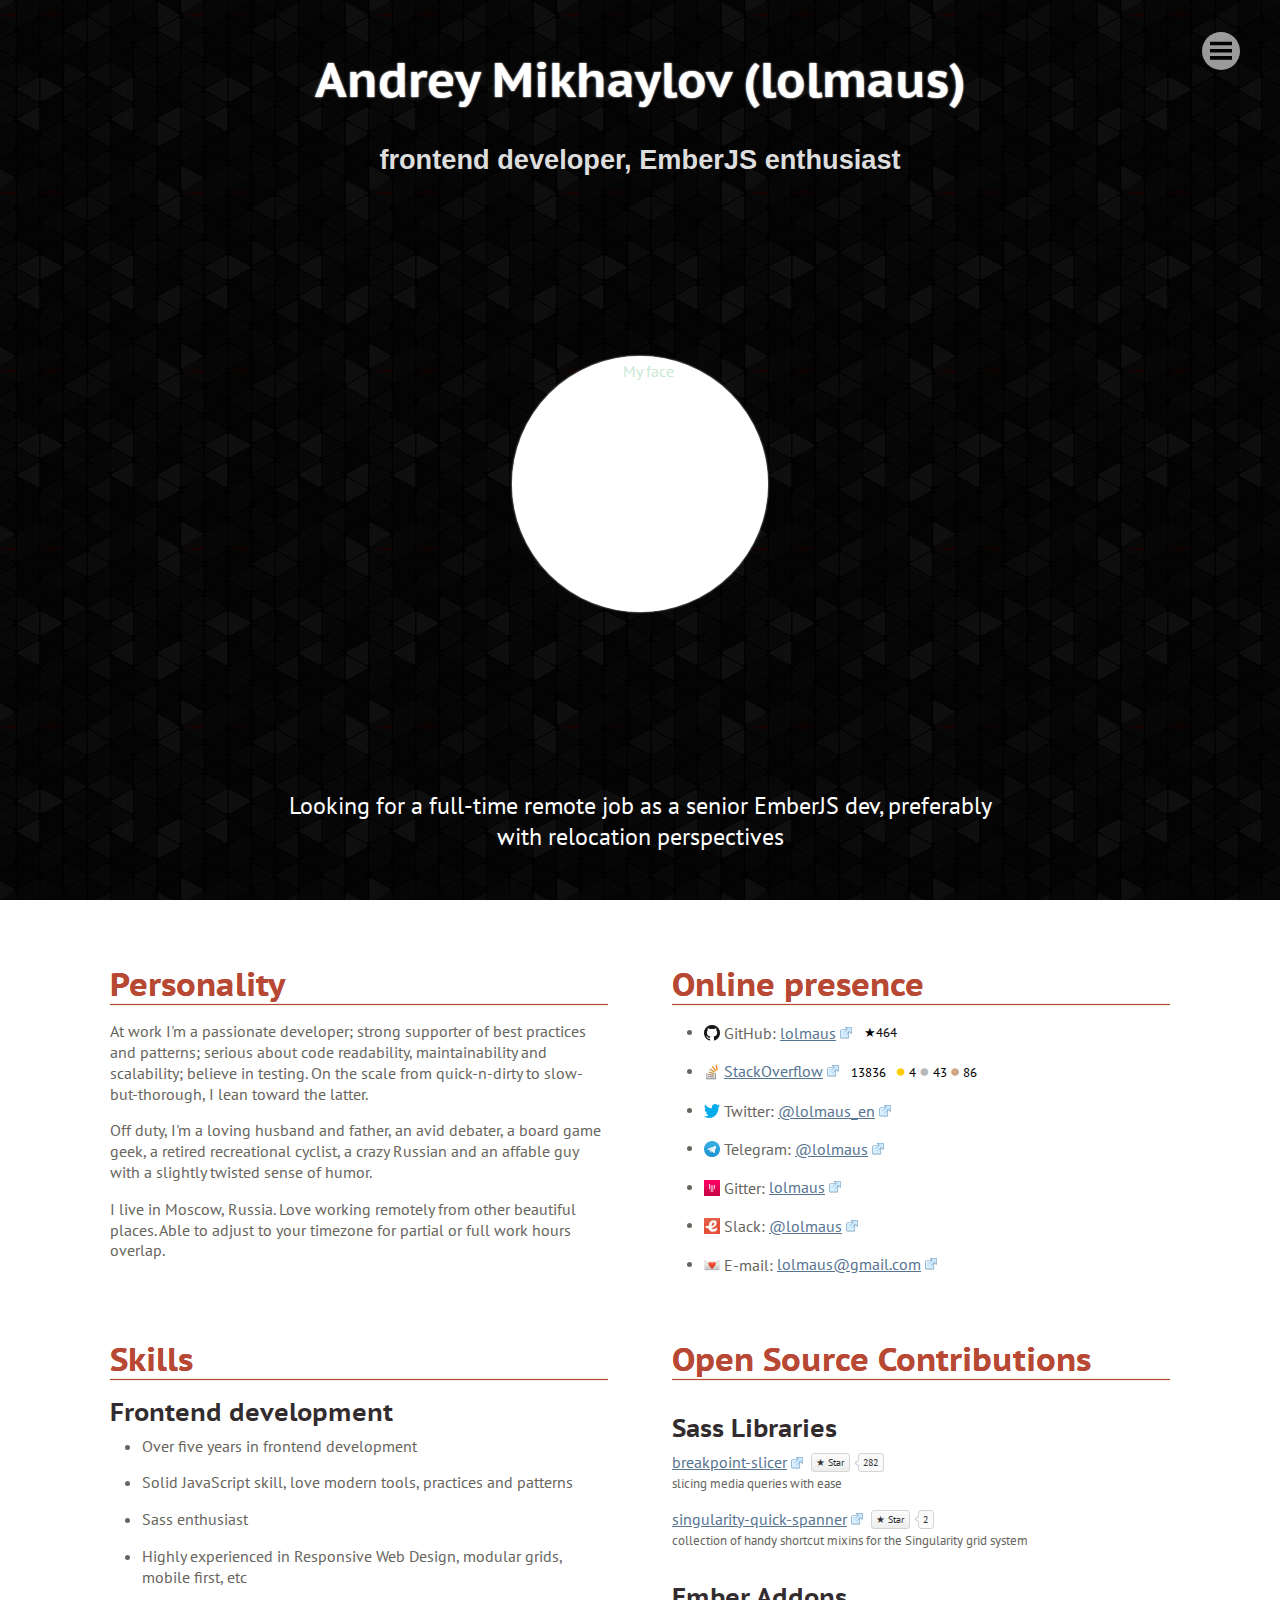
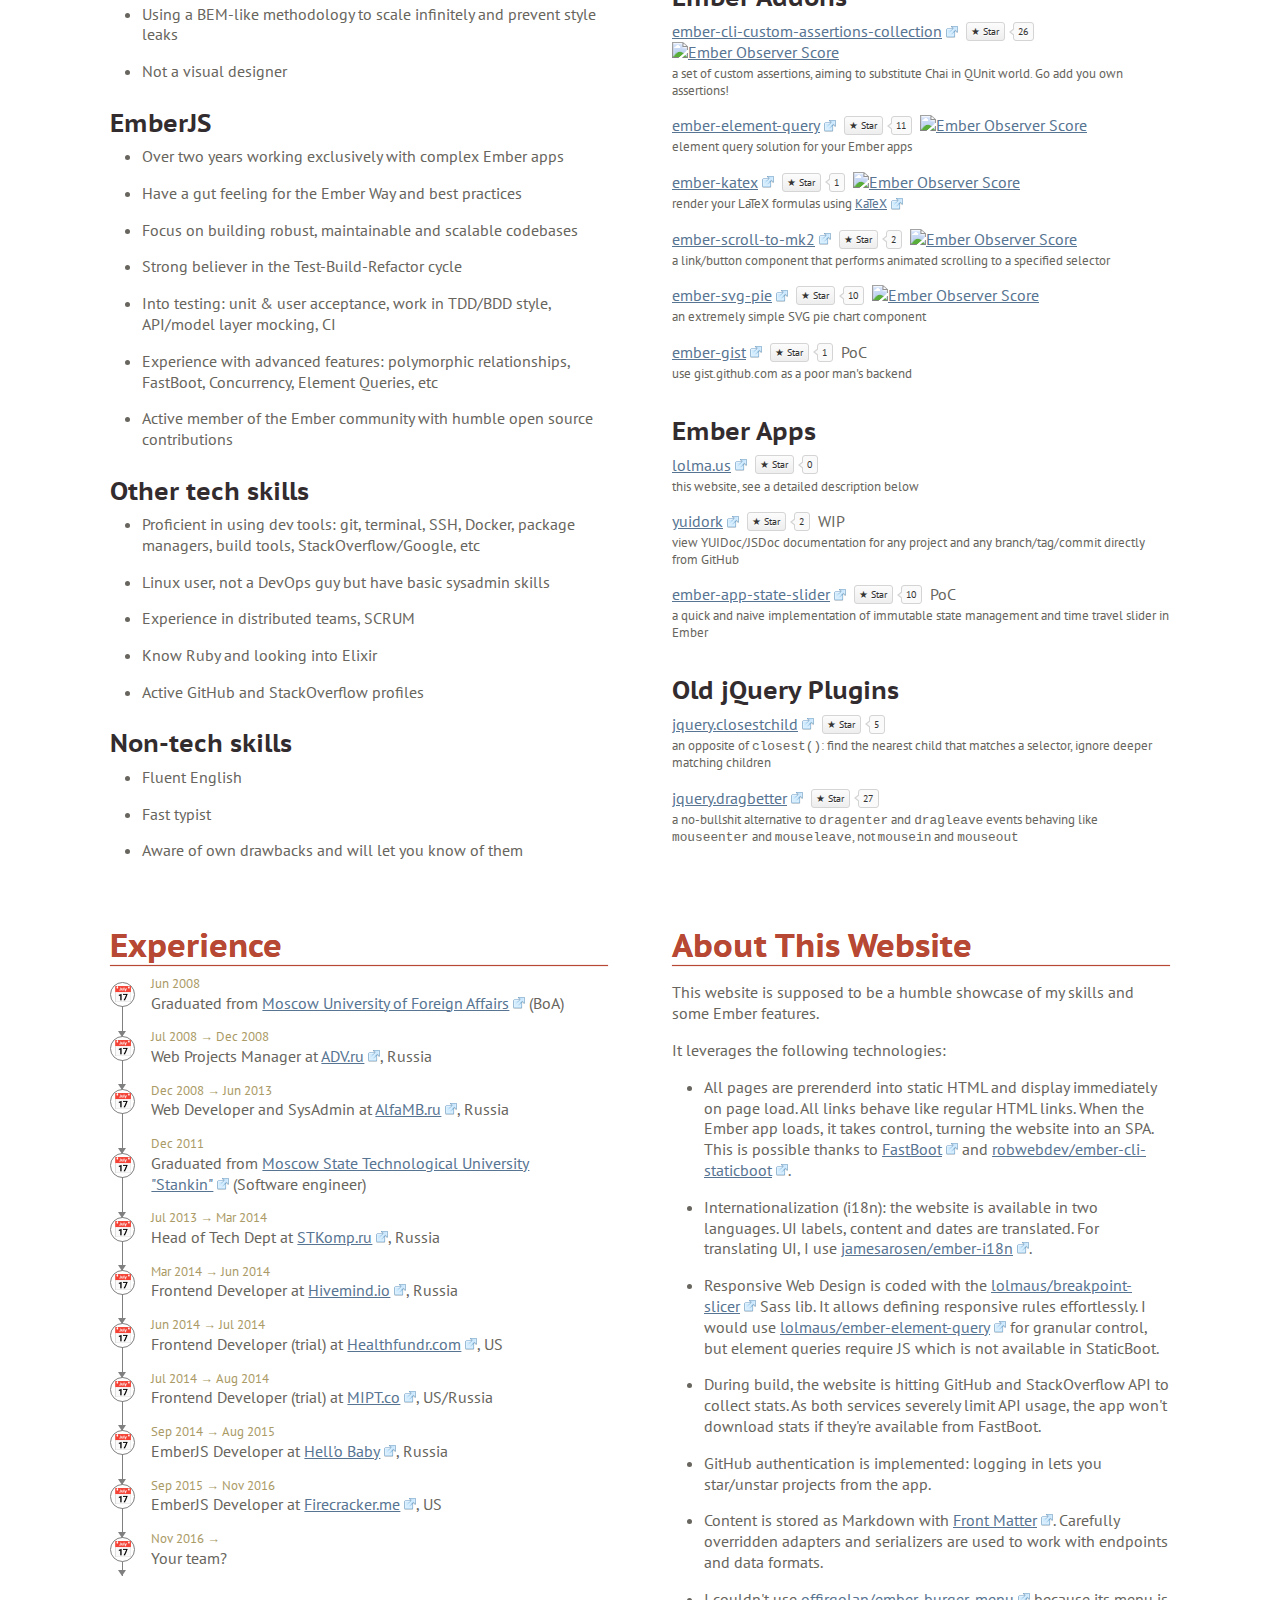
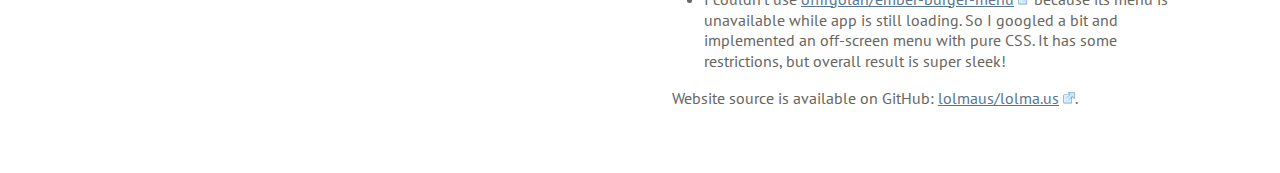
==== en/index.html @ 3ad4c44d "deploy" ====
<!DOCTYPE html>
<html>
  <head>
    <meta charset="utf-8">
    <meta http-equiv="X-UA-Compatible" content="IE=edge">
    <meta name="description" content="">
    <meta name="viewport" content="width=device-width, initial-scale=1">

    
<meta name="lolma-us/config/environment" content="%7B%22modulePrefix%22%3A%22lolma-us%22%2C%22podModulePrefix%22%3A%22lolma-us/pods%22%2C%22environment%22%3A%22production%22%2C%22rootURL%22%3A%22/%22%2C%22locationType%22%3A%22auto%22%2C%22envVars%22%3A%7B%22LMS_DEPLOY_TARGET%22%3A%22prod%22%2C%22LMS_GITHUB_CLIENT_ID%22%3A%224da52fd7973591d437ea%22%2C%22LMS_HOST%22%3A%22http%3A//lolma.us%22%2C%22LMS_GATEKEEPER_URL%22%3A%22https%3A//lolma-us-prod.herokuapp.com%22%7D%2C%22EmberENV%22%3A%7B%22FEATURES%22%3A%7B%7D%2C%22EXTEND_PROTOTYPES%22%3A%7B%22Date%22%3Afalse%7D%7D%2C%22APP%22%3A%7B%22name%22%3A%22lolma-us%22%2C%22version%22%3A%220.0.0+44ddca66%22%7D%2C%22i18n%22%3A%7B%22defaultLocale%22%3A%22en%22%7D%2C%22fastboot%22%3A%7B%22hostWhitelist%22%3A%5B%22/%22%2C%22http%3A//127.0.0.1%3A8081%22%5D%7D%2C%22torii%22%3A%7B%22providers%22%3A%7B%22github-oauth2%22%3A%7B%22apiKey%22%3A%224da52fd7973591d437ea%22%2C%22scope%22%3A%22public_repo%22%7D%7D%7D%2C%22moment%22%3A%7B%22includeLocales%22%3A%5B%22ru%22%5D%7D%2C%22LMS_GITHUB_CLIENT_ID%22%3A%224da52fd7973591d437ea%22%2C%22LMS_HOST%22%3A%22http%3A//lolma.us%22%2C%22LMS_GATEKEEPER_URL%22%3A%22https%3A//lolma-us-prod.herokuapp.com%22%2C%22staticBoot%22%3A%7B%7D%2C%22exportApplicationGlobal%22%3Afalse%7D" />
<!-- EMBER_CLI_FASTBOOT_TITLE --><meta name="ember-cli-head-start">
<title>lolmaus - Andrey Mikhaylov</title>

<link href="https://fonts.googleapis.com/css?family=PT+Sans+Caption|PT+Sans:400,400i,700&amp;subset=cyrillic" rel="stylesheet">

<!----><meta name="ember-cli-head-end">


    <link rel="stylesheet" href="/assets/vendor-d41d8cd98f00b204e9800998ecf8427e.css" integrity="sha256-47DEQpj8HBSa+/TImW+5JCeuQeRkm5NMpJWZG3hSuFU= sha512-z4PhNX7vuL3xVChQ1m2AB9Yg5AULVxXcg/SpIdNs6c5H0NE8XYXysP+DGNKHfuwvY7kxvUdBeoGlODJ6+SfaPg==" >
    <link rel="stylesheet" href="/assets/lolma-us-e3f35744ec043c9151f439d4ea387331.css" integrity="sha256-iFElXy/TfWW5Yz4mV10YzP2WUM5ro1mqCeZ3jgWqn2Y= sha512-IBms8dDB19T0UjTQq3BsPprzbl6bJ2YHmtyB5YfF16lk2L8VnOKl3rKdoJGHhJKacqxW4pvtSl1OFR2Ms72lJA==" >

    
  </head>
  <body>
    <div id="ember2055" class="ember-view"><div class="route-locale">

  <input id="route-locale-menuToggler" type="checkbox" class="route-locale-menuToggler">

  <label for="route-locale-menuToggler" class="route-locale-burger">
    <svg height="25" viewBox="0 0 25 25" width="25" xmlns="http://www.w3.org/2000/svg" class="route-locale-burger-icon"><title/><path d="M0 2h25v4H0V2zm0 8h25v4H0v-4zm0 8h25v4H0v-4z" fill="#000" fill-rule="evenodd"/></svg>
  </label>

  <label for="route-locale-menuToggler" class="route-locale-backdrop"></label>



  <div class="route-locale-menu">
    <div class="route-locale-menu-greeting">
      You are awesome today!
      <span class="route-locale-menu-greeting-emoji">😎</span>
    </div>

    <div class="route-locale-menu-items">
      <a href="https://github.com/lolmaus/lolma.us" target="_blank" class="route-locale-menu-item _source -no-icon">
        Source on GitHub
        <span class="externalLink"></span>
      </a>

      <a href="/ru" id="ember2070" class="route-locale-menu-item _locale localeSwitcher ember-view">Моя не понимать</a>
    </div>
  </div>



  <div class="route-locale-content">
    <div class="route-localeIndex">
  <div id="ember2082" class="heroHeader ember-view"><div id="ember2085" class="secTion ember-view"><div class="secTion-inner heroHeader-inner">
  
  <div class="heroHeader-header">
    <h1 class="heroHeader-title h1">
      Andrey Mikhaylov (lolmaus)
    </h1>

    <h2 class="heroHeader-subtitle">
      <span class="heroHeader-subtitle-element _frontend">
        frontend developer,
      </span>

      <span class="heroHeader-subtitle-element _ember">
        EmberJS enthusiast
      </span>
    </h2>
  </div>



  <img src="https://pbs.twimg.com/profile_images/458644904189501440/ANprYN38.jpeg" alt="My face" width="512" height="512" class="heroHeader-avatar">



    <div id="ember2090" class="heroHeader-statement markdownBlock ember-view"><!---->
  <div id="ember2095" class="markdownBlock-body ember-view"><p>Looking for a full-time remote job as a senior EmberJS dev, preferably with relocation perspectives</p></div>
</div>


</div></div></div>


<div id="ember2096" class="route-localeIndex-cards secTion ember-view"><div class="secTion-inner route-localeIndex-cards-inner">
  
    <div id="ember2103" class="route-localeIndex-card _personality markdownBlock ember-view">  <h2 class="markdownBlock-title -callout">
    Personality
  </h2>

  <div id="ember2104" class="markdownBlock-body ember-view"><p>At work I'm a passionate developer; strong supporter of best practices and patterns; serious about code readability, maintainability and scalability; believe in testing. On the scale from quick-n-dirty to slow-but-thorough, I lean toward the latter.</p>
<p>Off duty, I'm a loving husband and father, an avid debater, a board game geek, a retired recreational cyclist, a crazy Russian and an affable guy with a slightly twisted sense of humor.</p>
<p>I live in Moscow, Russia. Love working remotely from other beautiful places. Able to adjust to your timezone for partial or full work hours overlap.</p></div>
</div>

    <div id="ember2107" class="route-localeIndex-card _presence onlinePresence ember-view"><h2 class="onlinePresence-title -callout">
  Online presence
</h2>

<ul class="onlinePresence-list">
  <li class="onlinePresence-item">
    <img src="/images/service-icons/github-438c17272c5f0e9f4a6da34d3e4bc5bd.png" width="16" height="16" alt="GitHub" class="onlinePresence-item-icon">

    <span class="onlinePresence-item-service">
      GitHub:
    </span>

    <a href="https://github.com/lolmaus" target="_blank">lolmaus</a>

      <span class="onlinePresence-item-meta">
        ★464
      </span>
  </li>



  <li class="onlinePresence-item _so">
    <img src="/images/service-icons/stackoverflow-de6d326a2749f7df07bdd1f9f94628cb.png" width="16" height="16" alt="StackOverflow">


    <a href="https://stackoverflow.com/users/901944/lolmaus-andrey-mikhaylov" target="_blank">StackOverflow</a>

      <span class="onlinePresence-item-meta onlinePresence-item-so-stats">
        <span class="onlinePresence-item-so-stats-reputation">
          13836
        </span>

        <span class="onlinePresence-item-so-stats-badges">
          <span class="onlinePresence-item-so-stats-badge _gold">
            4
          </span>

          <span class="onlinePresence-item-so-stats-badge _silver">
            43
          </span>

          <span class="onlinePresence-item-so-stats-badge _bronze">
            86
          </span>
        </span>
      </span>
  </li>



  <li class="onlinePresence-item">
    <img src="/images/service-icons/twitter-3404b526c7ae98833e98ac37d86ae516.png" width="16" height="13" alt="Twitter">

    <span class="onlinePresence-item-service">
      Twitter:
    </span>

    <a href="https://twitter.com/lolmaus_en" target="_blank">@lolmaus_en</a>
  </li>



  <li class="onlinePresence-item">
    <img src="/images/service-icons/telegram-1330ba39ac54aa1c67c7f6f12db4af20.png" width="16" height="16" alt="Telegram">

    <span class="onlinePresence-item-service">
      Telegram:
    </span>

    <a href="https://telegram.me/lolmaus" target="_blank">@lolmaus</a>
  </li>



  <li class="onlinePresence-item">
    <img src="/images/service-icons/gitter-bac175d0510c8390141e10a8361f2b86.png" width="16" height="16" alt="Gitter">

    <span class="onlinePresence-item-service">
      Gitter:
    </span>

    <a href="https://gitter.im/lolmaus" target="_blank">lolmaus</a>
  </li>



  <li class="onlinePresence-item">
    <img src="/images/service-icons/ember-f2d07120d2bb7f0d4a63810011903d75.png" width="16" height="16" alt="Ember Slack Community">

    <span class="onlinePresence-item-service">
      Slack:
    </span>

    <a href="https://embercommunity.slack.com/messages/@lolmaus/" target="_blank">@lolmaus</a>
  </li>



  <li class="onlinePresence-item">
    <img src="/images/service-icons/email-66fdb5bac70634741053301ca0956560.png" width="16" height="16" alt="E-mail">

    <span class="onlinePresence-item-service">
      E-mail:
    </span>

    <a href="mailto:lolmaus@gmail.com" target="_blank">lolmaus@gmail.com</a>
  </li>


</ul></div>

    <div id="ember2108" class="route-localeIndex-card _skills markdownBlock ember-view">  <h2 class="markdownBlock-title -callout">
    Skills
  </h2>

  <div id="ember2109" class="markdownBlock-body ember-view"><h4 id="frontenddevelopment">Frontend development</h4>
<ul>
<li>Over five years in frontend development</li>
<li>Solid JavaScript skill, love modern tools, practices and patterns</li>
<li>Sass enthusiast</li>
<li>Highly experienced in Responsive Web Design, modular grids, mobile first, etc</li>
<li>Using a BEM-like methodology to scale infinitely and prevent style leaks</li>
<li>Not a visual designer</li>
</ul>
<h4 id="emberjs">EmberJS</h4>
<ul>
<li>Over two years working exclusively with complex Ember apps</li>
<li>Have a gut feeling for the Ember Way and best practices</li>
<li>Focus on building robust, maintainable and scalable codebases</li>
<li>Strong believer in the Test-Build-Refactor cycle</li>
<li>Into testing: unit &amp; user acceptance, work in TDD/BDD style, API/model layer mocking, CI</li>
<li>Experience with advanced features: polymorphic relationships, FastBoot, Concurrency, Element Queries, etc</li>
<li>Active member of the Ember community with humble open source contributions</li>
</ul>
<h4 id="othertechskills">Other tech skills</h4>
<ul>
<li>Proficient in using dev tools: git, terminal, SSH, Docker, package managers, build tools, StackOverflow/Google, etc</li>
<li>Linux user, not a DevOps guy but have basic sysadmin skills</li>
<li>Experience in distributed teams, SCRUM</li>
<li>Know Ruby and looking into Elixir</li>
<li>Active GitHub and StackOverflow profiles</li>
</ul>
<h4 id="nontechskills">Non-tech skills</h4>
<ul>
<li>Fluent English</li>
<li>Fast typist</li>
<li>Aware of own drawbacks and will let you know of them</li>
</ul></div>
</div>

    <div id="ember2112" class="route-localeIndex-card _projects proJects ember-view"><h2 class="proJects-title -callout">
  Open Source Contributions
</h2>

<!---->

    <h4 class="proJects-group-title h4">
      Sass Libraries
    </h4>

    <div id="ember2125" class="projectGroup ember-view">  <div id="ember2135" class="projectGroup-project proJect ember-view"><div class="proJect-meta">

  <a href="https://github.com/lolmaus/breakpoint-slicer" target="_blank">breakpoint-slicer</a>

  <div id="ember2140" class="starButton ember-view"><a href="https://github.com/lolmaus/breakpoint-slicer" target="_blank" class="starButton-button  -no-icon">
  ★ Star
</a>

  <span class="starButton-count">
    282
  </span>
</div>

<!---->
<!----></div>

  <div id="ember2142" class="proJect-description ember-view"><p>slicing media queries with ease</p></div>
</div>
  <div id="ember2144" class="projectGroup-project proJect ember-view"><div class="proJect-meta">

  <a href="https://github.com/lolmaus/singularity-quick-spanner" target="_blank">singularity-quick-spanner</a>

  <div id="ember2145" class="starButton ember-view"><a href="https://github.com/lolmaus/singularity-quick-spanner" target="_blank" class="starButton-button  -no-icon">
  ★ Star
</a>

  <span class="starButton-count">
    2
  </span>
</div>

<!---->
<!----></div>

  <div id="ember2147" class="proJect-description ember-view"><p>collection of handy shortcut mixins for the Singularity grid system</p></div>
</div>
</div>



    <h4 class="proJects-group-title h4">
      Ember Addons
    </h4>

    <div id="ember2148" class="projectGroup ember-view">  <div id="ember2150" class="projectGroup-project proJect ember-view"><div class="proJect-meta">

  <a href="https://github.com/lolmaus/ember-cli-custom-assertions-collection" target="_blank">ember-cli-custom-assertions-collection</a>

  <div id="ember2151" class="starButton ember-view"><a href="https://github.com/lolmaus/ember-cli-custom-assertions-collection" target="_blank" class="starButton-button  -no-icon">
  ★ Star
</a>

  <span class="starButton-count">
    26
  </span>
</div>

    <a href="https://emberobserver.com/addons/ember-cli-custom-assertions-collection" target="_blank" class="-no-icon">
      <img src="https://emberobserver.com/badges/ember-cli-custom-assertions-collection.svg" alt="Ember Observer Score">
    </a>

<!----></div>

  <div id="ember2153" class="proJect-description ember-view"><p>a set of custom assertions, aiming to substitute Chai in QUnit world. Go add you own assertions!</p></div>
</div>
  <div id="ember2155" class="projectGroup-project proJect ember-view"><div class="proJect-meta">

  <a href="https://github.com/lolmaus/ember-element-query" target="_blank">ember-element-query</a>

  <div id="ember2156" class="starButton ember-view"><a href="https://github.com/lolmaus/ember-element-query" target="_blank" class="starButton-button  -no-icon">
  ★ Star
</a>

  <span class="starButton-count">
    11
  </span>
</div>

    <a href="https://emberobserver.com/addons/ember-element-query" target="_blank" class="-no-icon">
      <img src="https://emberobserver.com/badges/ember-element-query.svg" alt="Ember Observer Score">
    </a>

<!----></div>

  <div id="ember2158" class="proJect-description ember-view"><p>element query solution for your Ember apps</p></div>
</div>
  <div id="ember2160" class="projectGroup-project proJect ember-view"><div class="proJect-meta">

  <a href="https://github.com/firecracker/ember-katex" target="_blank">ember-katex</a>

  <div id="ember2161" class="starButton ember-view"><a href="https://github.com/firecracker/ember-katex" target="_blank" class="starButton-button  -no-icon">
  ★ Star
</a>

  <span class="starButton-count">
    1
  </span>
</div>

    <a href="https://emberobserver.com/addons/ember-katex" target="_blank" class="-no-icon">
      <img src="https://emberobserver.com/badges/ember-katex.svg" alt="Ember Observer Score">
    </a>

<!----></div>

  <div id="ember2163" class="proJect-description ember-view"><p>render your LaTeX formulas using <a href='https://github.com/Khan/KaTeX' target='_blank'>KaTeX</a></p></div>
</div>
  <div id="ember2165" class="projectGroup-project proJect ember-view"><div class="proJect-meta">

  <a href="https://github.com/lolmaus/ember-scroll-to-mk2" target="_blank">ember-scroll-to-mk2</a>

  <div id="ember2166" class="starButton ember-view"><a href="https://github.com/lolmaus/ember-scroll-to-mk2" target="_blank" class="starButton-button  -no-icon">
  ★ Star
</a>

  <span class="starButton-count">
    2
  </span>
</div>

    <a href="https://emberobserver.com/addons/ember-scroll-to-mk2" target="_blank" class="-no-icon">
      <img src="https://emberobserver.com/badges/ember-scroll-to-mk2.svg" alt="Ember Observer Score">
    </a>

<!----></div>

  <div id="ember2168" class="proJect-description ember-view"><p>a link/button component that performs animated scrolling to a specified selector</p></div>
</div>
  <div id="ember2170" class="projectGroup-project proJect ember-view"><div class="proJect-meta">

  <a href="https://github.com/lolmaus/ember-svg-pie" target="_blank">ember-svg-pie</a>

  <div id="ember2171" class="starButton ember-view"><a href="https://github.com/lolmaus/ember-svg-pie" target="_blank" class="starButton-button  -no-icon">
  ★ Star
</a>

  <span class="starButton-count">
    10
  </span>
</div>

    <a href="https://emberobserver.com/addons/ember-svg-pie" target="_blank" class="-no-icon">
      <img src="https://emberobserver.com/badges/ember-svg-pie.svg" alt="Ember Observer Score">
    </a>

<!----></div>

  <div id="ember2173" class="proJect-description ember-view"><p>an extremely simple SVG pie chart component</p></div>
</div>
  <div id="ember2175" class="projectGroup-project proJect ember-view"><div class="proJect-meta">

  <a href="https://github.com/lolmaus/ember-gist" target="_blank">ember-gist</a>

  <div id="ember2176" class="starButton ember-view"><a href="https://github.com/lolmaus/ember-gist" target="_blank" class="starButton-button  -no-icon">
  ★ Star
</a>

  <span class="starButton-count">
    1
  </span>
</div>

<!---->
    <span class="proJect-status -3">
      PoC
    </span>
</div>

  <div id="ember2178" class="proJect-description ember-view"><p>use gist.github.com as a poor man's backend</p></div>
</div>
</div>


    <h4 class="proJects-group-title h4">
      Ember Apps
    </h4>

    <div id="ember2179" class="projectGroup ember-view">  <div id="ember2181" class="projectGroup-project proJect ember-view"><div class="proJect-meta">

  <a href="https://github.com/lolmaus/lolma.us" target="_blank">lolma.us</a>

  <div id="ember2182" class="starButton ember-view"><a href="https://github.com/lolmaus/lolma.us" target="_blank" class="starButton-button  -no-icon">
  ★ Star
</a>

  <span class="starButton-count">
    0
  </span>
</div>

<!---->
<!----></div>

  <div id="ember2184" class="proJect-description ember-view"><p>this website, see a detailed description below</p></div>
</div>
  <div id="ember2186" class="projectGroup-project proJect ember-view"><div class="proJect-meta">

  <a href="https://github.com/lolmaus/yuidork" target="_blank">yuidork</a>

  <div id="ember2187" class="starButton ember-view"><a href="https://github.com/lolmaus/yuidork" target="_blank" class="starButton-button  -no-icon">
  ★ Star
</a>

  <span class="starButton-count">
    2
  </span>
</div>

<!---->
    <span class="proJect-status -2">
      WIP
    </span>
</div>

  <div id="ember2189" class="proJect-description ember-view"><p>view YUIDoc/JSDoc documentation for any project and any branch/tag/commit directly from GitHub</p></div>
</div>
  <div id="ember2191" class="projectGroup-project proJect ember-view"><div class="proJect-meta">

  <a href="https://github.com/lolmaus/ember-app-state-slider" target="_blank">ember-app-state-slider</a>

  <div id="ember2192" class="starButton ember-view"><a href="https://github.com/lolmaus/ember-app-state-slider" target="_blank" class="starButton-button  -no-icon">
  ★ Star
</a>

  <span class="starButton-count">
    10
  </span>
</div>

<!---->
    <span class="proJect-status -3">
      PoC
    </span>
</div>

  <div id="ember2194" class="proJect-description ember-view"><p>a quick and naive implementation of immutable state management and time travel slider in Ember</p></div>
</div>
</div>



<!---->
    <h4 class="proJects-group-title h4">
      Old jQuery Plugins
    </h4>

    <div id="ember2195" class="projectGroup ember-view">  <div id="ember2197" class="projectGroup-project proJect ember-view"><div class="proJect-meta">

  <a href="https://github.com/lolmaus/jquery.closestchild" target="_blank">jquery.closestchild</a>

  <div id="ember2198" class="starButton ember-view"><a href="https://github.com/lolmaus/jquery.closestchild" target="_blank" class="starButton-button  -no-icon">
  ★ Star
</a>

  <span class="starButton-count">
    5
  </span>
</div>

<!---->
<!----></div>

  <div id="ember2200" class="proJect-description ember-view"><p>an opposite of <code>closest()</code>: find the nearest child that matches a selector, ignore deeper matching children</p></div>
</div>
  <div id="ember2202" class="projectGroup-project proJect ember-view"><div class="proJect-meta">

  <a href="https://github.com/lolmaus/jquery.dragbetter" target="_blank">jquery.dragbetter</a>

  <div id="ember2203" class="starButton ember-view"><a href="https://github.com/lolmaus/jquery.dragbetter" target="_blank" class="starButton-button  -no-icon">
  ★ Star
</a>

  <span class="starButton-count">
    27
  </span>
</div>

<!---->
<!----></div>

  <div id="ember2205" class="proJect-description ember-view"><p>a no-bullshit alternative to <code>dragenter</code> and <code>dragleave</code> events behaving like <code>mouseenter</code> and <code>mouseleave</code>, not <code>mousein</code> and <code>mouseout</code></p></div>
</div>
</div>

</div>

    <div id="ember2208" class="route-localeIndex-card _timeline timeLine ember-view"><h2 class="timeLine-title -callout">
  Experience
</h2>

<div class="timeLine-list">

    <div class="timeLine-item">
      <div class="timeLine-item-icon">
        <span class="timeLine-item-icon-icon">📅</span>
      </div>

      <div class="timeLine-item-info">
        <div class="timeLine-item-date">
            Jun 2008

<!---->
<!---->        </div>

        <div id="ember2218" class="timeLine-item-name ember-view"><p>Graduated from <a href='http://english.mgimo.ru/' target='_blank'>Moscow University of Foreign Affairs</a> (BoA)</p></div>
      </div>
    </div>


    <div class="timeLine-item">
      <div class="timeLine-item-icon">
        <span class="timeLine-item-icon-icon">📅</span>
      </div>

      <div class="timeLine-item-info">
        <div class="timeLine-item-date">
            Jul 2008

            →

            Dec 2008
        </div>

        <div id="ember2220" class="timeLine-item-name ember-view"><p>Web Projects Manager at <a href='https://adv.ru/english/' target='_blank'>ADV.ru</a>, Russia</p></div>
      </div>
    </div>


    <div class="timeLine-item">
      <div class="timeLine-item-icon">
        <span class="timeLine-item-icon-icon">📅</span>
      </div>

      <div class="timeLine-item-info">
        <div class="timeLine-item-date">
            Dec 2008

            →

            Jun 2013
        </div>

        <div id="ember2222" class="timeLine-item-name ember-view"><p>Web Developer and SysAdmin at <a href='http://alfamb.ru/' target='_blank'>AlfaMB.ru</a>, Russia</p></div>
      </div>
    </div>


    <div class="timeLine-item">
      <div class="timeLine-item-icon">
        <span class="timeLine-item-icon-icon">📅</span>
      </div>

      <div class="timeLine-item-info">
        <div class="timeLine-item-date">
            Dec 2011

<!---->
<!---->        </div>

        <div id="ember2224" class="timeLine-item-name ember-view"><p>Graduated from <a href='http://stankin.ru/en/education/faculty-of-computer-science-and-control-systems/' target='_blank'>Moscow State Technological University "Stankin"</a> (Software engineer)</p></div>
      </div>
    </div>


    <div class="timeLine-item">
      <div class="timeLine-item-icon">
        <span class="timeLine-item-icon-icon">📅</span>
      </div>

      <div class="timeLine-item-info">
        <div class="timeLine-item-date">
            Jul 2013

            →

            Mar 2014
        </div>

        <div id="ember2226" class="timeLine-item-name ember-view"><p>Head of Tech Dept at <a href='http://stkomp.ru/' target='_blank'>STKomp.ru</a>, Russia</p></div>
      </div>
    </div>


    <div class="timeLine-item">
      <div class="timeLine-item-icon">
        <span class="timeLine-item-icon-icon">📅</span>
      </div>

      <div class="timeLine-item-info">
        <div class="timeLine-item-date">
            Mar 2014

            →

            Jun 2014
        </div>

        <div id="ember2228" class="timeLine-item-name ember-view"><p>Frontend Developer at <a href='http://hivemindunit.github.io/hivemind-frontend-prototype/settings/domains/categories2/' target='_blank'>Hivemind.io</a>, Russia</p></div>
      </div>
    </div>


    <div class="timeLine-item">
      <div class="timeLine-item-icon">
        <span class="timeLine-item-icon-icon">📅</span>
      </div>

      <div class="timeLine-item-info">
        <div class="timeLine-item-date">
            Jun 2014

            →

            Jul 2014
        </div>

        <div id="ember2230" class="timeLine-item-name ember-view"><p>Frontend Developer (trial) at <a href='https://healthfundr.com' target='_blank'>Healthfundr.com</a>, US</p></div>
      </div>
    </div>


    <div class="timeLine-item">
      <div class="timeLine-item-icon">
        <span class="timeLine-item-icon-icon">📅</span>
      </div>

      <div class="timeLine-item-info">
        <div class="timeLine-item-date">
            Jul 2014

            →

            Aug 2014
        </div>

        <div id="ember2232" class="timeLine-item-name ember-view"><p>Frontend Developer (trial) at <a href='http://mipt.co/' target='_blank'>MIPT.co</a>, US/Russia</p></div>
      </div>
    </div>


    <div class="timeLine-item">
      <div class="timeLine-item-icon">
        <span class="timeLine-item-icon-icon">📅</span>
      </div>

      <div class="timeLine-item-info">
        <div class="timeLine-item-date">
            Sep 2014

            →

            Aug 2015
        </div>

        <div id="ember2234" class="timeLine-item-name ember-view"><p>EmberJS Developer at <a href='http://hell-o-baby.com' target='_blank'>Hell'o Baby</a>, Russia</p></div>
      </div>
    </div>


    <div class="timeLine-item">
      <div class="timeLine-item-icon">
        <span class="timeLine-item-icon-icon">📅</span>
      </div>

      <div class="timeLine-item-info">
        <div class="timeLine-item-date">
            Sep 2015

            →

            Nov 2016
        </div>

        <div id="ember2236" class="timeLine-item-name ember-view"><p>EmberJS Developer at <a href='http://firecracker.me' target='_blank'>Firecracker.me</a>, US</p></div>
      </div>
    </div>


    <div class="timeLine-item">
      <div class="timeLine-item-icon">
        <span class="timeLine-item-icon-icon">📅</span>
      </div>

      <div class="timeLine-item-info">
        <div class="timeLine-item-date">
            Nov 2016

            →

<!---->        </div>

        <div id="ember2238" class="timeLine-item-name ember-view"><p>Your team?</p></div>
      </div>
    </div>

</div></div>

    <div id="ember2239" class="route-localeIndex-card _about-site markdownBlock ember-view">  <h2 class="markdownBlock-title -callout">
    About This Website
  </h2>

  <div id="ember2240" class="markdownBlock-body ember-view"><p>This website is supposed to be a humble showcase of my skills and some Ember features.</p>
<p>It leverages the following technologies:</p>
<ul>
<li><p>All pages are prerenderd into static HTML and display immediately on page load. All links behave like regular HTML links. When the Ember app loads, it takes control, turning the website into an SPA. This is possible thanks to <a href="https://ember-fastboot.com" target="_blank">FastBoot</a> and <a href="https://github.com/robwebdev/ember-cli-staticboot" target="_blank">robwebdev/ember-cli-staticboot</a>.</p></li>
<li><p>Internationalization (i18n): the website is available in two languages. UI labels, content and dates are translated. For translating UI, I use <a href="https://github.com/jamesarosen/ember-i18n" target="_blank">jamesarosen/ember-i18n</a>.</p></li>
<li><p>Responsive Web Design is coded with the <a href="https://github.com/lolmaus/breakpoint-slicer" target="_blank">lolmaus/breakpoint-slicer</a> Sass lib. It allows defining responsive rules effortlessly. I would use <a href="https://github.com/lolmaus/ember-element-query" target="_blank">lolmaus/ember-element-query</a> for granular control, but element queries require JS which is not available in StaticBoot.</p></li>
<li><p>During build, the website is hitting GitHub and StackOverflow API to collect stats. As both services severely limit API usage, the app won't download stats if they're available from FastBoot.</p></li>
<li><p>GitHub authentication is implemented: logging in lets you star/unstar projects from the app.</p></li>
<li><p>Content is stored as Markdown with <a href="https://jekyllrb.com/docs/frontmatter/" target="_blank">Front Matter</a>. Carefully overridden adapters and serializers are used to work with endpoints and data formats.</p></li>
<li><p>I couldn't use <a href="https://github.com/offirgolan/ember-burger-menu" target="_blank">offirgolan/ember-burger-menu</a> because its menu is unavailable while app is still loading. So I googled a bit and implemented an off-screen menu with pure CSS. It has some restrictions, but overall result is super sleek!</p></li>
</ul>
<p>Website source is available on GitHub: <a href="https://github.com/lolmaus/lolma.us" target="_blank">lolmaus/lolma.us</a>.</p></div>
</div>
  
</div></div>




<!---->
</div>
  </div>

</div></div><script type="fastboot/shoebox" id="shoebox-ember-data-store">{"types":{"websites":[{"id":"website","markdownBlocks":["personality-en","personality-ru","looking-for-job-en","looking-for-job-ru","skills-en","skills-ru","about-site-en","about-site-ru"]}],"project-infos":[{"full_name":"lolmaus/abrk","stargazers_count":0},{"full_name":"lolmaus/acts_as_versioned","stargazers_count":0},{"full_name":"lolmaus/amt_boron","stargazers_count":0},{"full_name":"lolmaus/angular-datepicker","stargazers_count":0},{"full_name":"lolmaus/angular.js","stargazers_count":0},{"full_name":"lolmaus/annotator-store","stargazers_count":0},{"full_name":"lolmaus/assertron","stargazers_count":2},{"full_name":"lolmaus/beauty_corner","stargazers_count":0},{"full_name":"lolmaus/booking-app-ember","stargazers_count":0},{"full_name":"lolmaus/bower","stargazers_count":0},{"full_name":"lolmaus/bower.github.io","stargazers_count":0},{"full_name":"lolmaus/branch","stargazers_count":0},{"full_name":"lolmaus/breakpoint","stargazers_count":0},{"full_name":"lolmaus/breakpoint-slicer","stargazers_count":282},{"full_name":"lolmaus/broccoli-sass","stargazers_count":0},{"full_name":"lolmaus/bystander","stargazers_count":0},{"full_name":"lolmaus/cambridge_voting_locations","stargazers_count":0},{"full_name":"lolmaus/codepage1251","stargazers_count":1},{"full_name":"lolmaus/coffeescript-cookbook","stargazers_count":0},{"full_name":"lolmaus/compass","stargazers_count":0},{"full_name":"lolmaus/compass-rails","stargazers_count":0},{"full_name":"lolmaus/contracts.ruby","stargazers_count":0},{"full_name":"lolmaus/coolgirl-frontend","stargazers_count":0},{"full_name":"lolmaus/csspre","stargazers_count":0},{"full_name":"lolmaus/data","stargazers_count":0},{"full_name":"lolmaus/depot_agilewebdevrails3","stargazers_count":1},{"full_name":"lolmaus/derbyjs-helloworld1","stargazers_count":0},{"full_name":"lolmaus/derbyjs-talk-ru","stargazers_count":6},{"full_name":"lolmaus/dir_size_renamer","stargazers_count":1},{"full_name":"lolmaus/districomp","stargazers_count":1},{"full_name":"lolmaus/docs","stargazers_count":0},{"full_name":"lolmaus/dropdown-menu-prototype","stargazers_count":0},{"full_name":"lolmaus/drupal-platform","stargazers_count":1},{"full_name":"lolmaus/elementQuery","stargazers_count":0},{"full_name":"lolmaus/ember-app-state-slider","stargazers_count":10},{"full_name":"lolmaus/ember-array-computed-macros","stargazers_count":0},{"full_name":"lolmaus/ember-cli","stargazers_count":0},{"full_name":"lolmaus/ember-cli-ass-butt","stargazers_count":0},{"full_name":"lolmaus/ember-cli-async-button","stargazers_count":0},{"full_name":"lolmaus/ember-cli-blanket","stargazers_count":0},{"full_name":"lolmaus/ember-cli-cookie","stargazers_count":0},{"full_name":"lolmaus/ember-cli-custom-assertions","stargazers_count":0},{"full_name":"lolmaus/ember-cli-custom-assertions-collection","stargazers_count":26},{"full_name":"lolmaus/ember-cli-eyeglass","stargazers_count":0},{"full_name":"lolmaus/ember-cli-fixtures-problem-demo","stargazers_count":0},{"full_name":"lolmaus/ember-cli-htmlbars-inline-precompile","stargazers_count":0},{"full_name":"lolmaus/ember-cli-i18n-bug","stargazers_count":0},{"full_name":"lolmaus/ember-cli-legacy-blueprints","stargazers_count":0},{"full_name":"lolmaus/ember-cli-loading-slider","stargazers_count":0},{"full_name":"lolmaus/ember-cli-mirage","stargazers_count":0},{"full_name":"lolmaus/ember-cli-mocha-reporter","stargazers_count":1},{"full_name":"lolmaus/ember-cli-notifications","stargazers_count":0},{"full_name":"lolmaus/ember-cli-page-object","stargazers_count":0},{"full_name":"lolmaus/ember-cli-showdown","stargazers_count":0},{"full_name":"lolmaus/ember-cli-sortable-test","stargazers_count":0},{"full_name":"lolmaus/ember-cli-stained-by-children","stargazers_count":27},{"full_name":"lolmaus/ember-cli-sticky","stargazers_count":0},{"full_name":"lolmaus/ember-cli-toggle","stargazers_count":0},{"full_name":"lolmaus/ember-cli-trackjs","stargazers_count":0},{"full_name":"lolmaus/ember-components","stargazers_count":0},{"full_name":"lolmaus/ember-computed-template-string","stargazers_count":0},{"full_name":"lolmaus/ember-concurrency","stargazers_count":0},{"full_name":"lolmaus/ember-cookies","stargazers_count":0},{"full_name":"lolmaus/ember-cpm","stargazers_count":0},{"full_name":"lolmaus/ember-d3-helpers","stargazers_count":0},{"full_name":"lolmaus/ember-drag-drop","stargazers_count":0},{"full_name":"lolmaus/ember-drag-sort","stargazers_count":1},{"full_name":"lolmaus/ember-element-query","stargazers_count":11},{"full_name":"lolmaus/ember-gist","stargazers_count":1},{"full_name":"lolmaus/ember-highcharts","stargazers_count":0},{"full_name":"lolmaus/ember-idx-modal","stargazers_count":0},{"full_name":"lolmaus/ember-idx-tabs","stargazers_count":0},{"full_name":"lolmaus/ember-keyboard","stargazers_count":0},{"full_name":"lolmaus/ember-learn","stargazers_count":0},{"full_name":"lolmaus/ember-lodash-compat","stargazers_count":0},{"full_name":"lolmaus/ember-macaroni","stargazers_count":0},{"full_name":"lolmaus/ember-markdown-section","stargazers_count":1},{"full_name":"lolmaus/ember-mocha","stargazers_count":0},{"full_name":"lolmaus/ember-remarkable","stargazers_count":0},{"full_name":"lolmaus/ember-scroll-to-mk2","stargazers_count":2},{"full_name":"lolmaus/ember-simple-auth","stargazers_count":0},{"full_name":"lolmaus/ember-sinon","stargazers_count":0},{"full_name":"lolmaus/ember-stamplay","stargazers_count":8},{"full_name":"lolmaus/ember-svg-pie","stargazers_count":10},{"full_name":"lolmaus/ember-ted-select","stargazers_count":0},{"full_name":"lolmaus/ember-uploader","stargazers_count":0},{"full_name":"lolmaus/ember.js","stargazers_count":0},{"full_name":"lolmaus/emberCodeschooltry","stargazers_count":0},{"full_name":"lolmaus/emblem-site","stargazers_count":0},{"full_name":"lolmaus/eq.js","stargazers_count":0},{"full_name":"lolmaus/fatoak","stargazers_count":0},{"full_name":"lolmaus/findaroom-frontend","stargazers_count":0},{"full_name":"lolmaus/food_finder","stargazers_count":1},{"full_name":"lolmaus/food_finder2","stargazers_count":1},{"full_name":"lolmaus/frame","stargazers_count":0},{"full_name":"lolmaus/fugue-icons","stargazers_count":0},{"full_name":"lolmaus/generator-babel-boilerplate","stargazers_count":0},{"full_name":"lolmaus/gulpjs.github.io","stargazers_count":0},{"full_name":"lolmaus/haml-rails","stargazers_count":0},{"full_name":"lolmaus/intellij-idea-bug-demonstration-WEB-10845","stargazers_count":0},{"full_name":"lolmaus/itunes_client","stargazers_count":0},{"full_name":"lolmaus/jQuery-One-Page-Nav","stargazers_count":0},{"full_name":"lolmaus/jQuery-ui-Slider-Pips","stargazers_count":0},{"full_name":"lolmaus/jquery.closestchild","stargazers_count":5},{"full_name":"lolmaus/jquery.dragbetter","stargazers_count":27},{"full_name":"lolmaus/jquery.timer-tools","stargazers_count":12},{"full_name":"lolmaus/KaTeX","stargazers_count":0},{"full_name":"lolmaus/kss","stargazers_count":0},{"full_name":"lolmaus/liquid-fire","stargazers_count":0},{"full_name":"lolmaus/loadimpact-assignment","stargazers_count":0},{"full_name":"lolmaus/lodash","stargazers_count":0},{"full_name":"lolmaus/lolma.us","stargazers_count":0},{"full_name":"lolmaus/lolmaus.github.io","stargazers_count":0},{"full_name":"lolmaus/loltodo","stargazers_count":0},{"full_name":"lolmaus/lsizerenamer","stargazers_count":1},{"full_name":"lolmaus/middleman","stargazers_count":0},{"full_name":"lolmaus/middleman-alias","stargazers_count":0},{"full_name":"lolmaus/middleman-assets-folder-bug","stargazers_count":0},{"full_name":"lolmaus/middleman-blog","stargazers_count":0},{"full_name":"lolmaus/middleman-guides","stargazers_count":0},{"full_name":"lolmaus/middleman-kss-sandbox","stargazers_count":0},{"full_name":"lolmaus/middleman-padrino-test-partial-block","stargazers_count":0},{"full_name":"lolmaus/middleman-recursion-test","stargazers_count":0},{"full_name":"lolmaus/middleman-slim-wrap-layout-bug","stargazers_count":0},{"full_name":"lolmaus/middleman-test-layouts_dir","stargazers_count":0},{"full_name":"lolmaus/middleman-test-wrap-layout-local-var","stargazers_count":0},{"full_name":"lolmaus/moscow","stargazers_count":0},{"full_name":"lolmaus/MtHaml","stargazers_count":0},{"full_name":"lolmaus/nodeframework","stargazers_count":0},{"full_name":"lolmaus/nova_bs","stargazers_count":0},{"full_name":"lolmaus/padrino-docs","stargazers_count":0},{"full_name":"lolmaus/pedrosi","stargazers_count":0},{"full_name":"lolmaus/ruscup_aurora","stargazers_count":0},{"full_name":"lolmaus/saasy","stargazers_count":0},{"full_name":"lolmaus/sass-config-manager-mk2","stargazers_count":1},{"full_name":"lolmaus/sassbin","stargazers_count":5},{"full_name":"lolmaus/SassDoc","stargazers_count":0},{"full_name":"lolmaus/SassMeister","stargazers_count":0},{"full_name":"lolmaus/SassyLists","stargazers_count":0},{"full_name":"lolmaus/scut","stargazers_count":0},{"full_name":"lolmaus/selectel-s3ql-backup","stargazers_count":2},{"full_name":"lolmaus/sendmail","stargazers_count":1},{"full_name":"lolmaus/sharing-variables-between-sass-and-js","stargazers_count":2},{"full_name":"lolmaus/Singularity","stargazers_count":0},{"full_name":"lolmaus/singularity-quick-spanner","stargazers_count":2},{"full_name":"lolmaus/sinon-chai","stargazers_count":0},{"full_name":"lolmaus/sinon.js","stargazers_count":0},{"full_name":"lolmaus/sinonjs","stargazers_count":0},{"full_name":"lolmaus/slack-integration-test","stargazers_count":0},{"full_name":"lolmaus/stamplay-product-development","stargazers_count":0},{"full_name":"lolmaus/stefanpenner.github.com","stargazers_count":0},{"full_name":"lolmaus/stickUp","stargazers_count":0},{"full_name":"lolmaus/svg-font-dump","stargazers_count":0},{"full_name":"lolmaus/taskaparilla","stargazers_count":0},{"full_name":"lolmaus/taskaparilla-stamplay-client","stargazers_count":1},{"full_name":"lolmaus/test","stargazers_count":1},{"full_name":"lolmaus/test01","stargazers_count":1},{"full_name":"lolmaus/test123","stargazers_count":1},{"full_name":"lolmaus/test2","stargazers_count":1},{"full_name":"lolmaus/test3","stargazers_count":1},{"full_name":"lolmaus/toolkit","stargazers_count":0},{"full_name":"lolmaus/tp-compact-keyboard","stargazers_count":0},{"full_name":"lolmaus/ui-base-theme","stargazers_count":0},{"full_name":"lolmaus/umd","stargazers_count":0},{"full_name":"lolmaus/url-decode-filenames","stargazers_count":1},{"full_name":"lolmaus/url.js","stargazers_count":0},{"full_name":"lolmaus/vagrant-chef","stargazers_count":1},{"full_name":"lolmaus/valeriya-concert-build","stargazers_count":0},{"full_name":"lolmaus/valeriya-concert-production","stargazers_count":0},{"full_name":"lolmaus/web-storage-demo","stargazers_count":0},{"full_name":"lolmaus/website","stargazers_count":0},{"full_name":"lolmaus/yadda","stargazers_count":0},{"full_name":"lolmaus/yuidork","stargazers_count":2},{"full_name":"firecracker/ember-katex","stargazers_count":1}],"stackoverflow-users":[{"items":[{"user_id":901944,"reputation":13836,"badge_counts":{"bronze":86,"silver":43,"gold":4}}]}],"markdown-blocks":["---\nid: personality-en\ntitle: Personality\n\n---\n\n\nAt work I'm a passionate developer; strong supporter of best practices and patterns; serious about code readability, maintainability and scalability; believe in testing. On the scale from quick-n-dirty to slow-but-thorough, I lean toward the latter.\n\nOff duty, I'm a loving husband and father, an avid debater, a board game geek, a retired recreational cyclist, a crazy Russian and an affable guy with a slightly twisted sense of humor.\n\nI live in Moscow, Russia. Love working remotely from other beautiful places. Able to adjust to your timezone for partial or full work hours overlap.\n","---\nid: looking-for-job-en\ntitle: null\n\n---\n\n\nLooking for a full-time remote job as a senior EmberJS dev, preferably with relocation perspectives\n","---\nid: skills-en\ntitle: Skills\n\n---\n\n\n#### Frontend development\n\n* Over five years in frontend development\n* Solid JavaScript skill, love modern tools, practices and patterns\n* Sass enthusiast\n* Highly experienced in Responsive Web Design, modular grids, mobile first, etc\n* Using a BEM-like methodology to scale infinitely and prevent style leaks\n* Not a visual designer\n\n\n#### EmberJS\n\n* Over two years working exclusively with complex Ember apps\n* Have a gut feeling for the Ember Way and best practices\n* Focus on building robust, maintainable and scalable codebases\n* Strong believer in the Test-Build-Refactor cycle\n* Into testing: unit \u0026 user acceptance, work in TDD/BDD style, API/model layer mocking, CI\n* Experience with advanced features: polymorphic relationships, FastBoot, Concurrency, Element Queries, etc\n* Active member of the Ember community with humble open source contributions\n\n\n#### Other tech skills\n\n* Proficient in using dev tools: git, terminal, SSH, Docker, package managers, build tools, StackOverflow/Google, etc\n* Linux user, not a DevOps guy but have basic sysadmin skills\n* Experience in distributed teams, SCRUM\n* Know Ruby and looking into Elixir\n* Active GitHub and StackOverflow profiles\n\n\n#### Non-tech skills\n\n* Fluent English\n* Fast typist\n* Aware of own drawbacks and will let you know of them\n","---\nid: about-site-en\ntitle: About This Website\n\n---\n\n\nThis website is supposed to be a humble showcase of my skills and some Ember features.\n\nIt leverages the following technologies:\n\n*   All pages are prerenderd into static HTML and display immediately on page load. All links behave like regular HTML links. When the Ember app loads, it takes control, turning the website into an SPA. This is possible thanks to \u003ca href=\"https://ember-fastboot.com\" target=\"_blank\"\u003eFastBoot\u003c/a\u003e and \u003ca href=\"https://github.com/robwebdev/ember-cli-staticboot\" target=\"_blank\"\u003erobwebdev/ember-cli-staticboot\u003c/a\u003e.\n\n*   Internationalization (i18n): the website is available in two languages. UI labels, content and dates are translated. For translating UI, I use \u003ca href=\"https://github.com/jamesarosen/ember-i18n\" target=\"_blank\"\u003ejamesarosen/ember-i18n\u003c/a\u003e.\n\n*   Responsive Web Design is coded with the \u003ca href=\"https://github.com/lolmaus/breakpoint-slicer\" target=\"_blank\"\u003elolmaus/breakpoint-slicer\u003c/a\u003e Sass lib. It allows defining responsive rules effortlessly. I would use \u003ca href=\"https://github.com/lolmaus/ember-element-query\" target=\"_blank\"\u003elolmaus/ember-element-query\u003c/a\u003e for granular control, but element queries require JS which is not available in StaticBoot.\n\n*   During build, the website is hitting GitHub and StackOverflow API to collect stats. As both services severely limit API usage, the app won't download stats if they're available from FastBoot.\n\n*   GitHub authentication is implemented: logging in lets you star/unstar projects from the app.\n\n*   Content is stored as Markdown with \u003ca href=\"https://jekyllrb.com/docs/frontmatter/\" target=\"_blank\"\u003eFront Matter\u003c/a\u003e. Carefully overridden adapters and serializers are used to work with endpoints and data formats.\n\n*   I couldn't use \u003ca href=\"https://github.com/offirgolan/ember-burger-menu\" target=\"_blank\"\u003eoffirgolan/ember-burger-menu\u003c/a\u003e because its menu is unavailable while app is still loading. So I googled a bit and implemented an off-screen menu with pure CSS. It has some restrictions, but overall result is super sleek!\n\nWebsite source is available on GitHub: \u003ca href=\"https://github.com/lolmaus/lolma.us\" target=\"_blank\"\u003elolmaus/lolma.us\u003c/a\u003e.\n"],"projects":[{"id":"assertron","group":"js","status":4,"type":null,"owner":"lolmaus","url":null,"description":{"en":"standalone assertion library, aiming to be a tool for simple contract-driven development","ru":"самостоятельная assertion library, ориентированная для простого контрактного программирования"},"emberObserver":false,"website":"website","projectInfo":"lolmaus/assertron"},{"id":"breakpoint-slicer","group":"sass","status":1,"type":null,"owner":"lolmaus","url":null,"description":{"en":"slicing media queries with ease","ru":"нарезка media queries без труда"},"emberObserver":false,"website":"website","projectInfo":"lolmaus/breakpoint-slicer"},{"id":"ember-app-state-slider","group":"ember","status":3,"type":"app","owner":"lolmaus","url":null,"description":{"en":"a quick and naive implementation of immutable state management and time travel slider in Ember","ru":"простая и наивная реализация иммутабельного состояния и слайдера для \"путешествий во времени\" в Ember"},"emberObserver":false,"website":"website","projectInfo":"lolmaus/ember-app-state-slider"},{"id":"ember-cli-custom-assertions-collection","group":"ember","status":1,"type":"addon","owner":"lolmaus","url":null,"description":{"en":"a set of custom assertions, aiming to substitute Chai in QUnit world. Go add you own assertions!","ru":"набор кастомных assertion'ов, цель которого \u0026mdash; заменить Chai в мире QUnit. Пишите свои собственные assertion'ы!"},"emberObserver":true,"website":"website","projectInfo":"lolmaus/ember-cli-custom-assertions-collection"},{"id":"ember-cli-stained-by-children","group":"ember","status":4,"type":"addon","owner":"lolmaus","url":null,"description":{"en":"mark records as dirty when related records get dirty","ru":"отмечает записи как dirty, когда связанные записи становятся dirty"},"emberObserver":true,"website":"website","projectInfo":"lolmaus/ember-cli-stained-by-children"},{"id":"ember-drag-sort","group":"ember","status":4,"type":"addon","owner":"lolmaus","url":null,"description":{"en":"drag'n'drop sortable list component, with support for multiple and nested lists","ru":"компонент для drag'n'drop сортировки с поддержкой вложенных списков"},"emberObserver":false,"website":"website","projectInfo":"lolmaus/ember-drag-sort"},{"id":"ember-element-query","group":"ember","status":1,"type":"addon","owner":"lolmaus","url":null,"description":{"en":"element query solution for your Ember apps","ru":"реализация element queries для ваших приложений"},"emberObserver":true,"website":"website","projectInfo":"lolmaus/ember-element-query"},{"id":"ember-gist","group":"ember","status":3,"type":"addon","owner":"lolmaus","url":null,"description":{"en":"use gist.github.com as a poor man's backend","ru":"позволяет использовать gist.github.com в качестве замены бэкенда"},"emberObserver":false,"website":"website","projectInfo":"lolmaus/ember-gist"},{"id":"ember-katex","group":"ember","status":1,"type":"addon","owner":"firecracker","url":null,"description":{"en":"render your LaTeX formulas using \u003ca href='https://github.com/Khan/KaTeX' target='_blank'\u003eKaTeX\u003c/a\u003e","ru":"рендеринг формул LaTeX с помощью \u003ca href='https://github.com/Khan/KaTeX' target='_blank'\u003eKaTeX\u003c/a\u003e"},"emberObserver":true,"website":"website","projectInfo":"firecracker/ember-katex"},{"id":"ember-scroll-to-mk2","group":"ember","status":1,"type":"addon","owner":"lolmaus","url":null,"description":{"en":"a link/button component that performs animated scrolling to a specified selector","ru":"компонент в виде кнопки или ссылки, осуществляющей анимированную прокрутку до указанного селектора"},"emberObserver":true,"website":"website","projectInfo":"lolmaus/ember-scroll-to-mk2"},{"id":"ember-stamplay","group":"ember","status":4,"type":"addon","owner":"lolmaus","url":null,"description":{"en":"integrate with the Stamplay.com backend-as-a-service","ru":"интеграция с BaaS Stamplay.com"},"emberObserver":false,"website":"website","projectInfo":"lolmaus/ember-stamplay"},{"id":"ember-svg-pie","group":"ember","status":1,"type":"addon","owner":"lolmaus","url":null,"description":{"en":"an extremely simple SVG pie chart component","ru":"чрезвычайно простой компонент для круговых диаграмм на основе SVG"},"emberObserver":true,"website":"website","projectInfo":"lolmaus/ember-svg-pie"},{"id":"jquery.closestchild","group":"jquery","status":1,"type":null,"owner":"lolmaus","url":null,"description":{"en":"an opposite of `closest()`: find the nearest child that matches a selector, ignore deeper matching children","ru":"метод, противоположный `closest()`: находит ближайшего потомка, соответствующего селектору, игнорируя вложенных в него потомков"},"emberObserver":false,"website":"website","projectInfo":"lolmaus/jquery.closestchild"},{"id":"jquery.dragbetter","group":"jquery","status":1,"type":null,"owner":"lolmaus","url":null,"description":{"en":"a no-bullshit alternative to `dragenter` and `dragleave` events behaving like `mouseenter` and `mouseleave`, not `mousein` and `mouseout`","ru":"избавляет от мозго#$%\u0026ва с событиями `dragenter` и `dragleave`, предоставляя их аналоги, работающие как как `mouseenter` and `mouseleave`, а не `mousein` and `mouseout`"},"emberObserver":false,"website":"website","projectInfo":"lolmaus/jquery.dragbetter"},{"id":"lolma.us","group":"ember","status":1,"type":"app","owner":"lolmaus","url":null,"description":{"en":"this website, see a detailed description below","ru":"этот сайт, см. подробое описание ниже"},"emberObserver":false,"website":"website","projectInfo":"lolmaus/lolma.us"},{"id":"singularity-quick-spanner","group":"sass","status":1,"type":null,"owner":"lolmaus","url":null,"description":{"en":"collection of handy shortcut mixins for the Singularity grid system","ru":"подборка удобных mixin'ов для системы модульных сеток Singularity"},"emberObserver":false,"website":"website","projectInfo":"lolmaus/singularity-quick-spanner"},{"id":"yuidork","group":"ember","status":2,"type":"app","owner":"lolmaus","url":null,"description":{"en":"view YUIDoc/JSDoc documentation for any project and any branch/tag/commit directly from GitHub","ru":"просмотр YUIDoc- и JSDoc-документации любого проекта, любой его ветки/тэга/коммита непосредственно с GitHub"},"emberObserver":false,"website":"website","projectInfo":"lolmaus/yuidork"}]}}</script>

    <script src="/assets/vendor-03e800331dc86fa3b7b3cb55b9437dd4.js" integrity="sha256-XjJbLwfN22Q0UEAkWREWVGR4rGeehJVm3njEErZruOg= sha512-p48Yrb4gmMrX5UI7f5YCEHKH4AWc8aALMI0Y7/0M8q0UM/wFl8xTTl/JJVrtcT+FdLL+uk8I/K1sT+lmNVpShw==" ></script>
    <script src="/assets/lolma-us-7361660b35736e5ff5a34c2bf07bed3f.js" integrity="sha256-9bTxTJWorhSr/YAX8WgmqwKgEdot03gTVV6UaNwVAlI= sha512-Uu2aALCNmNzkNZoImmelS21y+9rVMHpfpW4B60HQObLq7amQ9Et7DuWdUeNkHYIvkQeSHW7Jw/c6zr/fZoprMQ==" ></script>

    
  </body>
</html>
---- assets/lolma-us-e3f35744ec043c9151f439d4ea387331.css ----
@charset "UTF-8";/*! Reset/normalize hybrid with major contributions from normalize.css, html5doctor.com Reset Stylesheet, and http://html5reset.org/

* Sam Richard - http://snugug.com/
* Nicholas Gallagher, Jonathan Neal - http://necolas.github.io/normalize.css/
* Richard Clark - http://richclarkdesign.com
* Tim Murtaugh - http://monkeydo.biz/
*/article,aside,details,figcaption,figure,footer,header,hgroup,hr,main,menu,nav,section,summary{display:block}hr,img,legend{border:0}a,hr,input[type=checkbox],input[type=radio],legend,td,th{padding:0}pre,textarea{overflow:auto}.proJect-description li,li{list-style-type:disc}abbr,address,article,aside,audio,b,blockquote,body,canvas,caption,cite,code,dd,del,details,dfn,div,dl,dt,em,fieldset,figcaption,figure,footer,form,h1,h2,h3,h4,h5,h6,header,hgroup,html,i,iframe,img,ins,kbd,label,legend,li,main,mark,menu,nav,object,ol,p,pre,q,samp,section,small,span,strong,sub,summary,sup,table,tbody,td,tfoot,th,thead,time,tr,ul,var,video{background:0 0;border:0;font-size:100%;margin:0;outline:0;padding:0;vertical-align:baseline}html{-ms-text-size-adjust:100%;-webkit-text-size-adjust:100%;box-sizing:border-box}audio,canvas,progress,video{display:inline-block;vertical-align:baseline}audio:not([controls]){display:none;height:0}[hidden],template{display:none}a{background-color:transparent;font-size:100%;margin:0;vertical-align:baseline}.onlinePresence-item>*,.proJects-stalled>*,.route-locale-menu .route-locale-menu-greeting,input,select{vertical-align:middle}a:active,a:hover{outline:0}abbr[title],dfn[title]{border-bottom:1px dotted;cursor:help}ins{text-decoration:none}del{text-decoration:line-through}blockquote,q{quotes:none}blockquote:after,blockquote:before,q:after,q:before{content:'';content:none}ul{list-style:none;margin-left:2em}svg:not(:root){overflow:hidden}pre{white-space:pre;white-space:pre-wrap;white-space:pre-line;word-wrap:break-word}code,kbd,pre,samp{font-size:1em;font-family:monospace,sans-serif}hr{height:1px;border-top:1px solid;margin:1em 0}button,input,optgroup,select,textarea{color:inherit;font:inherit;margin:0}.proJect-description em,.proJect-description i,em,i{font-style:italic}.proJect-description b,.proJect-description h1,.proJect-description h2,.proJect-description h3,.proJect-description h4,.proJect-description h5,.proJect-description h6,.proJect-description strong,b,h1,h2,h3,h4,h5,h6,strong{font-weight:700}button,input[type=button]{overflow:visible}button,select{text-transform:none}button,html input[type=button],input[type=file],input[type=reset],input[type=submit]{-webkit-appearance:button;cursor:pointer}button[disabled],html input[disabled]{cursor:default}button::-moz-focus-inner,input::-moz-focus-inner{border:0;padding:0}input{line-height:normal}input[type=number]::-webkit-inner-spin-button,input[type=number]::-webkit-outer-spin-button{height:auto}input[type=search]::-webkit-search-cancel-button,input[type=search]::-webkit-search-decoration{-webkit-appearance:none}.onlinePresence,.timeLine-list{overflow:hidden}table{border-collapse:collapse;border-spacing:0}*,:after,:before{box-sizing:inherit}embed,img,object,video{max-width:100%;height:auto}h1{font-size:2.2em}h2{font-size:1.98em}h3{font-size:1.76em}h4{font-size:1.54em}h5{font-size:1.32em}h6{font-size:1.1em}li:not(:last-child),p:not(:last-child),ul:not(:last-child){margin-bottom:1em}h1:not(:first-child),h2:not(:first-child),h3:not(:first-child),h4:not(:first-child),h5:not(:first-child),h6:not(:first-child){margin-top:1em}h1+h1,h1+h2,h1+h3,h1+h4,h1+h5,h1+h6,h2+h1,h2+h2,h2+h3,h2+h4,h2+h5,h2+h6,h3+h1,h3+h2,h3+h3,h3+h4,h3+h5,h3+h6,h4+h1,h4+h2,h4+h3,h4+h4,h4+h5,h4+h6,h5+h1,h5+h2,h5+h3,h5+h4,h5+h5,h5+h6,h6+h1,h6+h2,h6+h3,h6+h4,h6+h5,h6+h6{margin-top:0}.markdownBlock .markdownBlock-title+.markdownBlock-body,.onlinePresence .onlinePresence-list{margin-top:1rem}h1:not(:last-child),h2:not(:last-child),h3:not(:last-child),h4:not(:last-child),h5:not(:last-child),h6:not(:last-child){margin-bottom:.3em}body{background-color:#fff;color:#67655D;font-family:'PT Sans',sans-serif;line-height:1.3}body a:link{text-decoration:underline;color:#577492}body a:active,body a:hover:not(:disabled){text-decoration:underline;color:#718eab}body a:visited{text-decoration:underline;color:#445b72}body a,body a.-disabled{text-decoration:none;color:#332C2F}body h1,body h2,body h3,body h4,body h5,body h6{color:#332C2F}body h1.-callout,body h2.-callout,body h3.-callout,body h4.-callout,body h5.-callout,body h6.-callout{color:#B74934;text-shadow:0 0 .5px #B74934;position:relative}body h1.-callout:after,body h2.-callout:after,body h3.-callout:after,body h4.-callout:after,body h5.-callout:after,body h6.-callout:after{content:'';position:absolute;bottom:0;left:0;width:100%;box-shadow:0 0 1px #B74934;border-bottom:1px solid #B74934}h1,h2,h3,h4,h5,h6{font-family:'PT Sans Caption',sans-serif}.externalLink,a[target="_blank"]:not(.-no-icon){padding-right:1rem;background:url(/images/icons/external-link-8d36617bafaf7825908d34f0a0ddb2bb.png) right center no-repeat;background-size:12px 12px}.heroHeader{background-color:#0C0C0C;color:#C9E9D3;background-image:url(/images/backgrounds/gplaypattern_@2X-c0e006eff24b03460c2bbcfacd6f579b.png);background-repeat:repeat;background-size:188px;background-attachment:fixed}.heroHeader a:link{text-decoration:underline;color:#89b9e1}.heroHeader a:active,.heroHeader a:hover:not(:disabled){text-decoration:underline;color:#b2d1eb}.heroHeader a:visited{text-decoration:underline;color:#60a1d7}.heroHeader a,.heroHeader a.-disabled{text-decoration:none;color:#b2cfbb}.heroHeader h1,.heroHeader h2,.heroHeader h3,.heroHeader h4,.heroHeader h5,.heroHeader h6{color:#b2cfbb}.heroHeader h1.-callout,.heroHeader h2.-callout,.heroHeader h3.-callout,.heroHeader h4.-callout,.heroHeader h5.-callout,.heroHeader h6.-callout{color:#B74934;text-shadow:0 0 .5px #B74934;position:relative}.heroHeader h1.-callout:after,.heroHeader h2.-callout:after,.heroHeader h3.-callout:after,.heroHeader h4.-callout:after,.heroHeader h5.-callout:after,.heroHeader h6.-callout:after{content:'';position:absolute;bottom:0;left:0;width:100%;box-shadow:0 0 1px #B74934;border-bottom:1px solid #B74934}.heroHeader-inner{display:-webkit-box;display:-ms-flexbox;display:flex;-webkit-box-orient:vertical;-webkit-box-direction:normal;-ms-flex-direction:column;flex-direction:column;-webkit-box-align:center;-ms-flex-align:center;align-items:center;text-align:center;min-height:100vh;-webkit-box-pack:justify;-ms-flex-pack:justify;justify-content:space-between;padding:3rem 7%}@media (max-width:600px){.heroHeader-inner{padding-bottom:1.5rem}}.heroHeader-header .heroHeader-title{margin-bottom:1rem}.heroHeader-title{color:#fff!important;font-size:1.5rem;text-shadow:0 0 1px #fff}@media (min-width:401px){.heroHeader-header .heroHeader-title{margin-bottom:1.5rem}.heroHeader-title{font-size:2.2rem;text-shadow:0 0 2px #fff}}@media (min-width:1011px){.heroHeader-header .heroHeader-title{margin-bottom:2rem}.heroHeader-title{font-size:3rem}}.heroHeader-subtitle{font-family:'Open Sans',sans-serif;color:#ddd!important;font-size:1.2rem}@media (max-width:800px){.heroHeader-subtitle .heroHeader-subtitle-element{display:block}}@media (min-width:401px){.heroHeader-subtitle{font-size:1.4rem}}@media (min-width:1011px){.heroHeader-subtitle{font-size:1.7rem}}.heroHeader-avatar{border:5px solid #fff;background-color:#fff;border-radius:50%;box-shadow:0 0 2px #fff;width:170.67px;height:170.67px}@media (min-width:401px){.heroHeader-avatar{width:204.8px;height:204.8px}}@media (min-width:801px){.heroHeader-avatar{width:256px;height:256px}}.heroHeader-statement{max-width:750px;color:#fff!important;font-size:1.1rem}@media (min-width:401px){.heroHeader-statement{font-size:1.3rem}}@media (min-width:1011px){.heroHeader-statement{font-size:1.5rem}}.onlinePresence-list{margin-right:-1rem;margin-bottom:-1rem;display:-webkit-box;display:-ms-flexbox;display:flex;-ms-flex-wrap:wrap;flex-wrap:wrap}.onlinePresence-list .onlinePresence-item{-ms-flex-preferred-size:300px;flex-basis:300px;-webkit-box-flex:1;-ms-flex-positive:1;flex-grow:1;-ms-flex-negative:1;flex-shrink:1;margin-right:1rem;margin-bottom:1rem}.onlinePresence-item .onlinePresence-item-meta{margin-left:.5rem}.onlinePresence-item-meta{color:#000;font-size:.8em}.onlinePresence-item-so-stats .onlinePresence-item-so-stats-reputation{margin-right:.5em}.onlinePresence-item-so-stats-badge:before{content:'●';font-size:1.1rem}.onlinePresence-item-so-stats-badge._gold:before{color:#FFCC01}.onlinePresence-item-so-stats-badge._silver:before{color:#B4B8BC}.onlinePresence-item-so-stats-badge._bronze:before{color:#D1A684}.proJect .proJect-description{margin-top:.2rem}.proJect-meta{display:-webkit-box;display:-ms-flexbox;display:flex;-webkit-box-align:center;-ms-flex-align:center;align-items:center;-ms-flex-wrap:wrap;flex-wrap:wrap}.proJect-meta>:not(:last-child){margin-right:.5rem}.proJect-meta img{display:block}.proJect-description{font-size:.8em}.proJect-description h1{font-size:2.2em}.proJect-description h2{font-size:1.98em}.proJect-description h3{font-size:1.76em}.proJect-description h4{font-size:1.54em}.proJect-description h5{font-size:1.32em}.proJect-description h6{font-size:1.1em}.proJect-description li:not(:last-child),.proJect-description p:not(:last-child),.proJect-description ul:not(:last-child){margin-bottom:1em}.proJect-description h1:not(:first-child),.proJect-description h2:not(:first-child),.proJect-description h3:not(:first-child),.proJect-description h4:not(:first-child),.proJect-description h5:not(:first-child),.proJect-description h6:not(:first-child){margin-top:1em}h1+.proJect-description h1,h1+.proJect-description h2,h1+.proJect-description h3,h1+.proJect-description h4,h1+.proJect-description h5,h1+.proJect-description h6,h2+.proJect-description h1,h2+.proJect-description h2,h2+.proJect-description h3,h2+.proJect-description h4,h2+.proJect-description h5,h2+.proJect-description h6,h3+.proJect-description h1,h3+.proJect-description h2,h3+.proJect-description h3,h3+.proJect-description h4,h3+.proJect-description h5,h3+.proJect-description h6,h4+.proJect-description h1,h4+.proJect-description h2,h4+.proJect-description h3,h4+.proJect-description h4,h4+.proJect-description h5,h4+.proJect-description h6,h5+.proJect-description h1,h5+.proJect-description h2,h5+.proJect-description h3,h5+.proJect-description h4,h5+.proJect-description h5,h5+.proJect-description h6,h6+.proJect-description h1,h6+.proJect-description h2,h6+.proJect-description h3,h6+.proJect-description h4,h6+.proJect-description h5,h6+.proJect-description h6{margin-top:0}.proJect-description h1:not(:last-child),.proJect-description h2:not(:last-child),.proJect-description h3:not(:last-child),.proJect-description h4:not(:last-child),.proJect-description h5:not(:last-child),.proJect-description h6:not(:last-child){margin-bottom:.3em}.proJect-description ul{margin-left:2em}.proJects .proJects-title{margin-bottom:.5rem}.proJects .proJects-group-title{margin-top:2rem;margin-bottom:.5rem}.proJects-stalled{cursor:pointer}.projectGroup .projectGroup-project:not(:last-child){margin-bottom:1rem}.secTion{display:-webkit-box;display:-ms-flexbox;display:flex;-webkit-box-pack:center;-ms-flex-pack:center;justify-content:center}.starButton,.starButton>*{display:inline-block}.secTion .secTion-inner{max-width:1200px;-webkit-box-flex:1;-ms-flex-positive:1;flex-grow:1}.secTion-inner{padding-left:3%;padding-right:3%}.starButton-button,.starButton-count{padding:2px 5px 2px 4px;text-shadow:0 1px 0 #fff;white-space:nowrap}.starButton{font-size:10px}.starButton .starButton-count{margin-left:5px}.starButton-button{color:#333!important;background-color:#eee;background-image:-webkit-linear-gradient(top,#fcfcfc 0,#eee 100%);background-image:linear-gradient(to bottom,#fcfcfc 0,#eee 100%);background-repeat:no-repeat;border:1px solid #d5d5d5;border-radius:3px;text-decoration:none!important}.starButton-button.-disabled{color:#aaa!important;cursor:default}.starButton-button:not(.-disabled):hover{background-color:#ddd!important;background-image:-webkit-linear-gradient(top,#eee 0,#ddd 100%);background-image:linear-gradient(to bottom,#eee 0,#ddd 100%);border-color:#ccc}.starButton-count{position:relative;background-color:#fafafa;border:1px solid #d4d4d4;color:#333;border-radius:3px}.starButton-count:after,.starButton-count:before{border:0 solid transparent;display:block;width:0;height:0;content:'';position:absolute;top:50%;right:100%;-webkit-transform:translate(0,-50%);transform:translate(0,-50%)}.starButton-count:before{border-right-color:#d4d4d4;border-width:4px 5px 4px 0}.starButton-count:after{border-right-color:#fafafa;border-width:4px 5px 4px 0;margin-right:-2px}.timeLine-list{position:relative;padding-bottom:.5rem}.timeLine-list .timeLine-title{margin-bottom:.5rem}.timeLine-list .timeLine-item:not(:last-child){margin-bottom:1rem}.timeLine-list:after{content:'';position:absolute;left:8px;bottom:0;display:block;width:0;height:0;border:0 solid transparent;border-top-color:grey;border-width:6px 4.5px 0}.timeLine-item{display:-webkit-box;display:-ms-flexbox;display:flex;-webkit-box-pack:start;-ms-flex-pack:start;justify-content:flex-start;-webkit-box-align:center;-ms-flex-align:center;align-items:center}.timeLine-item .timeLine-item-icon{-ms-flex-negative:0;flex-shrink:0;margin-right:1rem}.timeLine-item .timeLine-item-info{-webkit-box-flex:1;-ms-flex-positive:1;flex-grow:1}.timeLine-item-icon{width:25px;height:25px;border-width:1px;line-height:23px;text-align:center;position:relative;z-index:2;border-color:grey;border-style:solid;border-radius:50%;background-color:#fff}.timeLine-item-icon .timeLine-item-icon-icon{font-size:1rem}.timeLine-item:not(:last-child) .timeLine-item-icon:after{content:'';position:absolute;width:0;height:1000px;border-left:1px solid grey;left:11px;top:100%}.timeLine-item:not(:first-child) .timeLine-item-icon:before{content:'';position:absolute;left:7px;bottom:100%;display:block;width:0;height:0;border:0 solid transparent;border-top-color:grey;border-width:6px 4.5px 0}.timeLine-item-date{font-size:.8em;color:#AA9A66}.route-locale{background-color:#000;background-image:-webkit-repeating-linear-gradient(135deg,#000,#000 4px,grey 4px,grey 8px);background-image:repeating-linear-gradient(-45deg,#000,#000 4px,grey 4px,grey 8px)}.route-locale .route-locale-menu{position:fixed;top:0;right:0;width:250px;height:100vh;overflow-y:auto;-webkit-transform:translate(250px,0);transform:translate(250px,0)}.route-locale .route-locale-menuToggler{position:fixed;clip:rect(0,0,0,0)}.route-locale .route-locale-burger{position:fixed;z-index:3;top:1rem;right:1rem}@media (min-width:801px){.route-locale .route-locale-burger{top:1rem;right:1.5rem}}@media (min-width:1011px){.route-locale .route-locale-burger{top:1.5rem;right:2rem}}@media (min-width:1201px){.route-locale .route-locale-burger{top:2rem;right:2.5rem}}.route-locale .route-locale-content{position:relative;min-height:100vh;z-index:1;box-shadow:-1px 0 8px #000}.route-locale .route-locale-backdrop{position:fixed;top:0;left:0;width:calc(100% - 250px);height:100%;z-index:3;display:none}.route-locale .route-locale-burger,.route-locale .route-locale-content,.route-locale .route-locale-menu{-webkit-transition:opacity .25s linear,-webkit-transform .25s ease-in-out;transition:opacity .25s linear,-webkit-transform .25s ease-in-out;transition:transform .25s ease-in-out,opacity .25s linear;transition:transform .25s ease-in-out,opacity .25s linear,-webkit-transform .25s ease-in-out}.route-locale .route-locale-menuToggler:checked~.route-locale-burger{opacity:1}.route-locale .route-locale-menuToggler:checked~.route-locale-content{opacity:.7}.route-locale .route-locale-menuToggler:checked~.route-locale-backdrop{display:block}.route-locale .route-locale-menuToggler:checked~.route-locale-menu{-webkit-transform:translate(0,0);transform:translate(0,0)}.route-locale .route-locale-menuToggler:checked~.route-locale-burger,.route-locale .route-locale-menuToggler:checked~.route-locale-content{-webkit-transform:translate(-250px,0);transform:translate(-250px,0)}.route-locale-menu{background-color:#B74934;color:#fff}.route-locale-menu a:link{text-decoration:underline;color:#fff}.route-locale-menu a:active,.route-locale-menu a:hover:not(:disabled){text-decoration:underline;color:#e6e6e6}.route-locale-menu a:visited{text-decoration:underline;color:#fff}.route-locale-menu a,.route-locale-menu a.-disabled{text-decoration:none;color:#f5ddef}.route-locale-menu h1,.route-locale-menu h2,.route-locale-menu h3,.route-locale-menu h4,.route-locale-menu h5,.route-locale-menu h6{color:#fff}.route-locale-menu h1.-callout,.route-locale-menu h2.-callout,.route-locale-menu h3.-callout,.route-locale-menu h4.-callout,.route-locale-menu h5.-callout,.route-locale-menu h6.-callout{color:#fff;text-shadow:0 0 .5px #fff;position:relative}.route-locale-menu h1.-callout:after,.route-locale-menu h2.-callout:after,.route-locale-menu h3.-callout:after,.route-locale-menu h4.-callout:after,.route-locale-menu h5.-callout:after,.route-locale-menu h6.-callout:after{content:'';position:absolute;bottom:0;left:0;width:100%;box-shadow:0 0 1px #fff;border-bottom:1px solid #fff}.route-locale-menu .route-locale-menu-greeting{margin-bottom:2rem}.route-locale-menu-greeting{padding:1rem;text-align:center;font-family:'PT Sans Caption',sans-serif;font-size:1.2rem;font-weight:700}.route-locale-menu-greeting .route-locale-menu-greeting-emoji{font-size:1.5em;vertical-align:middle}.route-locale-menu-items .route-locale-menu-item{display:block;border-top:1px solid #fff}.route-locale-menu-items .route-locale-menu-item:last-child{border-bottom:1px solid #fff}.route-locale-menu-item{padding:.8rem 1rem;font-size:1.2rem}.route-locale-menu-item,.route-locale-menu-item *{text-decoration:none!important}.route-locale-menu-item:hover{color:#fff!important;background-color:rgba(255,255,255,.1)}.route-locale-burger,.route-locale-content{background-color:#fff}.route-locale-backdrop{cursor:pointer}.route-locale-burger{padding:.5rem;border-radius:50%;cursor:pointer;opacity:.6}.route-locale-burger .route-locale-burger-icon{width:1.4rem;height:1.4rem;display:block}.route-locale-burger:hover{opacity:1}.route-localeIndex{position:relative}.route-localeIndex .route-localeIndex-localeSwitcher{position:fixed;top:1rem;right:1rem}.route-localeIndex-cards{overflow:hidden}.route-localeIndex-cards-inner{padding-top:5%;padding-bottom:5%;margin-right:-4rem;margin-bottom:-4rem;display:-webkit-box;display:-ms-flexbox;display:flex;-ms-flex-wrap:wrap;flex-wrap:wrap}.route-localeIndex-cards-inner .route-localeIndex-card{-ms-flex-preferred-size:400px;flex-basis:400px;-webkit-box-flex:1;-ms-flex-positive:1;flex-grow:1;margin-right:4rem;margin-bottom:4rem}.route-localeIndex-footer{padding-top:1rem;padding-bottom:1rem}
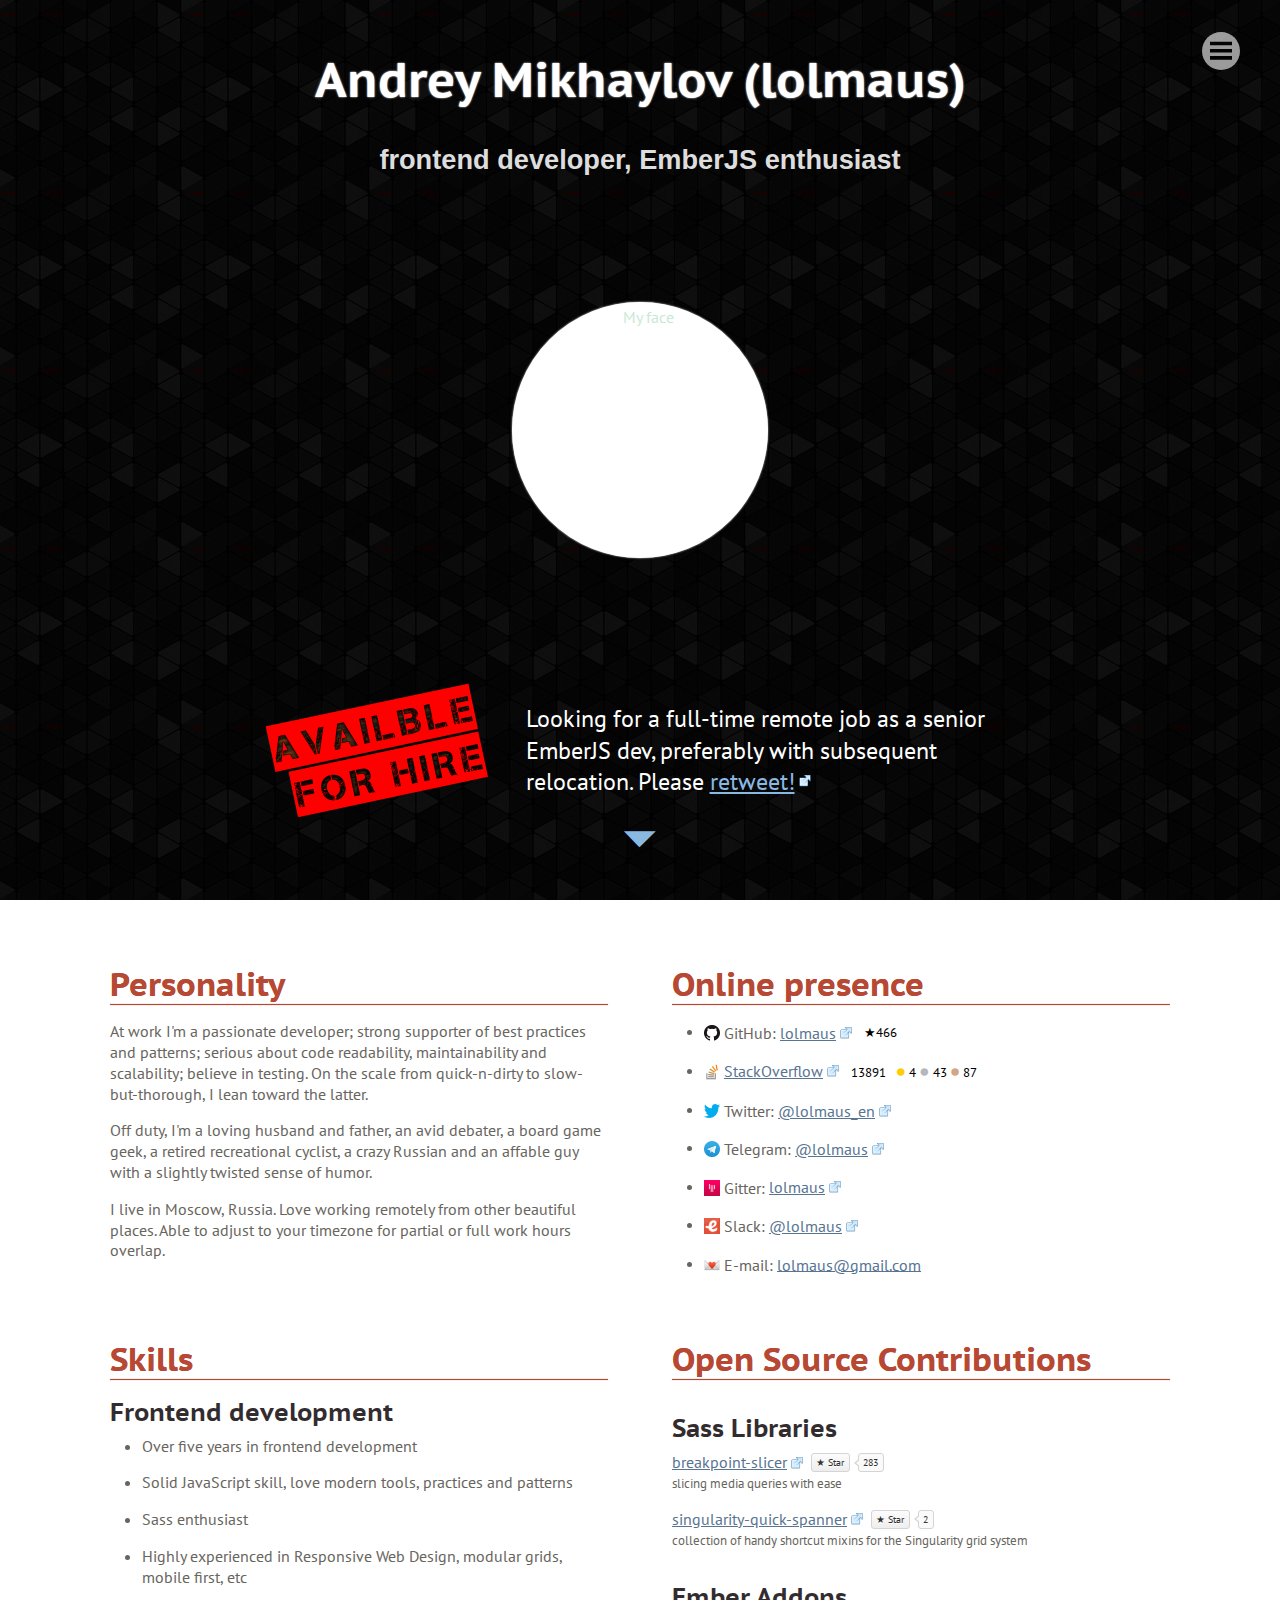
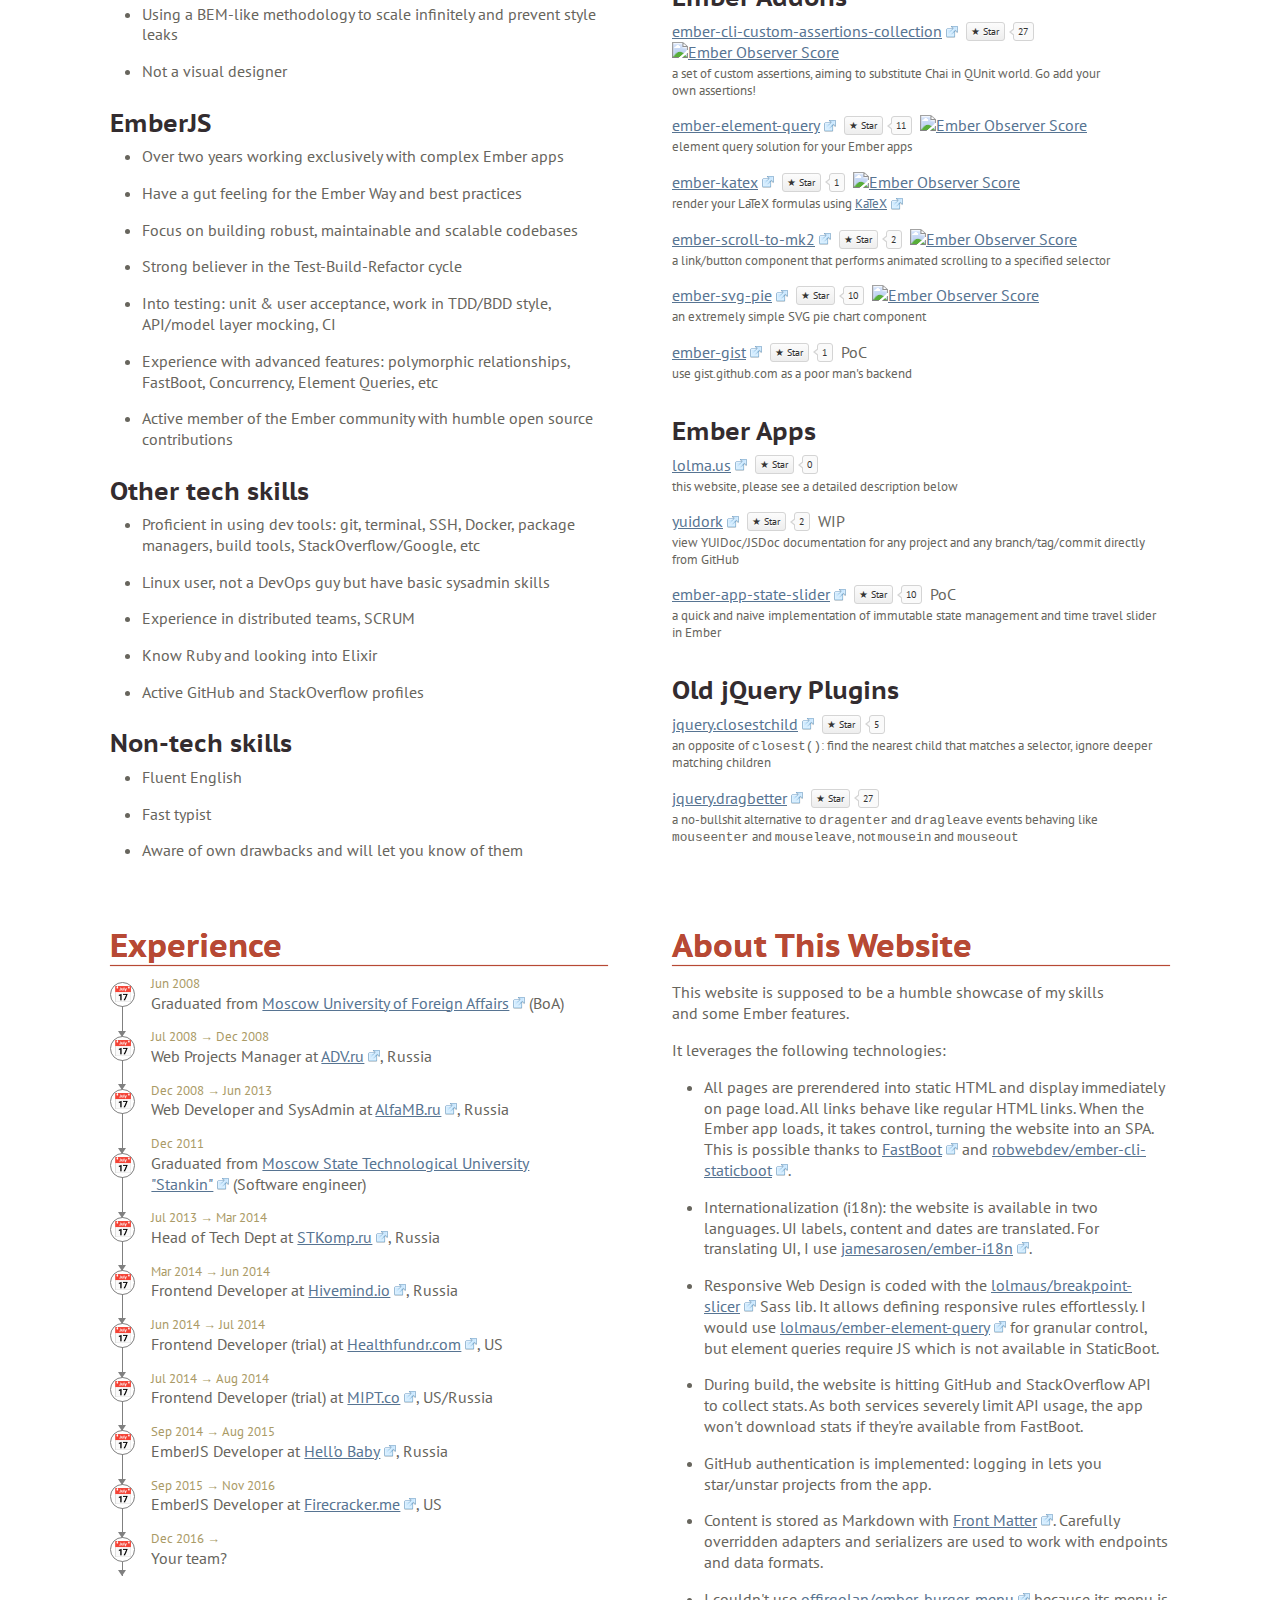
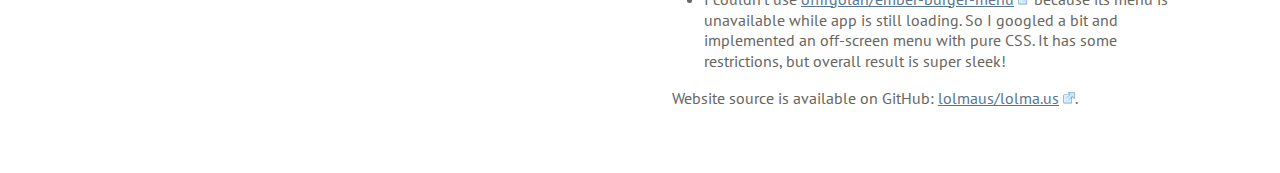
==== commit a0dd2c04: "deploy" ====
--- a/en/index.html
+++ b/en/index.html
@@ -7,7 +7,7 @@
     <meta name="viewport" content="width=device-width, initial-scale=1">
 
     
-<meta name="lolma-us/config/environment" content="%7B%22modulePrefix%22%3A%22lolma-us%22%2C%22podModulePrefix%22%3A%22lolma-us/pods%22%2C%22environment%22%3A%22production%22%2C%22rootURL%22%3A%22/%22%2C%22locationType%22%3A%22auto%22%2C%22envVars%22%3A%7B%22LMS_DEPLOY_TARGET%22%3A%22prod%22%2C%22LMS_GITHUB_CLIENT_ID%22%3A%224da52fd7973591d437ea%22%2C%22LMS_HOST%22%3A%22http%3A//lolma.us%22%2C%22LMS_GATEKEEPER_URL%22%3A%22https%3A//lolma-us-prod.herokuapp.com%22%7D%2C%22EmberENV%22%3A%7B%22FEATURES%22%3A%7B%7D%2C%22EXTEND_PROTOTYPES%22%3A%7B%22Date%22%3Afalse%7D%7D%2C%22APP%22%3A%7B%22name%22%3A%22lolma-us%22%2C%22version%22%3A%220.0.0+44ddca66%22%7D%2C%22i18n%22%3A%7B%22defaultLocale%22%3A%22en%22%7D%2C%22fastboot%22%3A%7B%22hostWhitelist%22%3A%5B%22/%22%2C%22http%3A//127.0.0.1%3A8081%22%5D%7D%2C%22torii%22%3A%7B%22providers%22%3A%7B%22github-oauth2%22%3A%7B%22apiKey%22%3A%224da52fd7973591d437ea%22%2C%22scope%22%3A%22public_repo%22%7D%7D%7D%2C%22moment%22%3A%7B%22includeLocales%22%3A%5B%22ru%22%5D%7D%2C%22LMS_GITHUB_CLIENT_ID%22%3A%224da52fd7973591d437ea%22%2C%22LMS_HOST%22%3A%22http%3A//lolma.us%22%2C%22LMS_GATEKEEPER_URL%22%3A%22https%3A//lolma-us-prod.herokuapp.com%22%2C%22staticBoot%22%3A%7B%7D%2C%22exportApplicationGlobal%22%3Afalse%7D" />
+<meta name="lolma-us/config/environment" content="%7B%22modulePrefix%22%3A%22lolma-us%22%2C%22podModulePrefix%22%3A%22lolma-us/pods%22%2C%22environment%22%3A%22production%22%2C%22rootURL%22%3A%22/%22%2C%22locationType%22%3A%22auto%22%2C%22envVars%22%3A%7B%22LMS_GITHUB_CLIENT_ID%22%3A%224da52fd7973591d437ea%22%2C%22LMS_HOST%22%3A%22http%3A//lolma.us%22%2C%22LMS_GATEKEEPER_URL%22%3A%22https%3A//lolma-us-prod.herokuapp.com%22%7D%2C%22EmberENV%22%3A%7B%22FEATURES%22%3A%7B%7D%2C%22EXTEND_PROTOTYPES%22%3A%7B%22Date%22%3Afalse%7D%7D%2C%22APP%22%3A%7B%22name%22%3A%22lolma-us%22%2C%22version%22%3A%220.0.0+44ddca66%22%7D%2C%22i18n%22%3A%7B%22defaultLocale%22%3A%22en%22%7D%2C%22fastboot%22%3A%7B%22hostWhitelist%22%3A%5B%22/%22%2C%22http%3A//127.0.0.1%3A8081%22%5D%7D%2C%22torii%22%3A%7B%22providers%22%3A%7B%22github-oauth2%22%3A%7B%22apiKey%22%3A%224da52fd7973591d437ea%22%2C%22scope%22%3A%22public_repo%22%7D%7D%7D%2C%22moment%22%3A%7B%22includeLocales%22%3A%5B%22ru%22%5D%7D%2C%22LMS_GITHUB_CLIENT_ID%22%3A%224da52fd7973591d437ea%22%2C%22LMS_HOST%22%3A%22http%3A//lolma.us%22%2C%22LMS_GATEKEEPER_URL%22%3A%22https%3A//lolma-us-prod.herokuapp.com%22%2C%22staticBoot%22%3A%7B%7D%2C%22exportApplicationGlobal%22%3Afalse%7D" />
 <!-- EMBER_CLI_FASTBOOT_TITLE --><meta name="ember-cli-head-start">
 <title>lolmaus - Andrey Mikhaylov</title>
 
@@ -17,12 +17,12 @@
 
 
     <link rel="stylesheet" href="/assets/vendor-d41d8cd98f00b204e9800998ecf8427e.css" integrity="sha256-47DEQpj8HBSa+/TImW+5JCeuQeRkm5NMpJWZG3hSuFU= sha512-z4PhNX7vuL3xVChQ1m2AB9Yg5AULVxXcg/SpIdNs6c5H0NE8XYXysP+DGNKHfuwvY7kxvUdBeoGlODJ6+SfaPg==" >
-    <link rel="stylesheet" href="/assets/lolma-us-e3f35744ec043c9151f439d4ea387331.css" integrity="sha256-iFElXy/TfWW5Yz4mV10YzP2WUM5ro1mqCeZ3jgWqn2Y= sha512-IBms8dDB19T0UjTQq3BsPprzbl6bJ2YHmtyB5YfF16lk2L8VnOKl3rKdoJGHhJKacqxW4pvtSl1OFR2Ms72lJA==" >
+    <link rel="stylesheet" href="/assets/lolma-us-e1424afba76dc849d6775ecb2f06f096.css" integrity="sha256-wygQtvNR1NPgF566Lpb0FPecl4SA+XYSRn3V5Q2WEAg= sha512-jx+WXPIu9TVkPtd01XXRQHyrj7KkDf5HagzQ2cVyTDEf+ZDNFohaS9WGLIxg1Yl9jbtSeu94XhMPdol1532mGg==" >
 
     
   </head>
   <body>
-    <div id="ember2055" class="ember-view"><div class="route-locale">
+    <div id="ember1812" class="ember-view"><div class="route-locale">
 
   <input id="route-locale-menuToggler" type="checkbox" class="route-locale-menuToggler">
 
@@ -42,11 +42,11 @@
 
     <div class="route-locale-menu-items">
       <a href="https://github.com/lolmaus/lolma.us" target="_blank" class="route-locale-menu-item _source -no-icon">
-        Source on GitHub
+        Source on GitHub
         <span class="externalLink"></span>
       </a>
 
-      <a href="/ru" id="ember2070" class="route-locale-menu-item _locale localeSwitcher ember-view">Моя не понимать</a>
+      <a href="/ru" id="ember1827" class="route-locale-menu-item _locale localeSwitcher ember-view">Моя не понимать</a>
     </div>
   </div>
 
@@ -54,7 +54,7 @@
 
   <div class="route-locale-content">
     <div class="route-localeIndex">
-  <div id="ember2082" class="heroHeader ember-view"><div id="ember2085" class="secTion ember-view"><div class="secTion-inner heroHeader-inner">
+  <div id="ember1835" class="heroHeader ember-view"><div id="ember1838" class="secTion ember-view"><div class="secTion-inner heroHeader-inner">
   
   <div class="heroHeader-header">
     <h1 class="heroHeader-title h1">
@@ -62,13 +62,7 @@
     </h1>
 
     <h2 class="heroHeader-subtitle">
-      <span class="heroHeader-subtitle-element _frontend">
-        frontend developer,
-      </span>
-
-      <span class="heroHeader-subtitle-element _ember">
-        EmberJS enthusiast
-      </span>
+      frontend&nbsp;developer, EmberJS&nbsp;enthusiast
     </h2>
   </div>
 
@@ -77,27 +71,35 @@
   <img src="https://pbs.twimg.com/profile_images/458644904189501440/ANprYN38.jpeg" alt="My face" width="512" height="512" class="heroHeader-avatar">
 
 
-
-    <div id="ember2090" class="heroHeader-statement markdownBlock ember-view"><!---->
-  <div id="ember2095" class="markdownBlock-body ember-view"><p>Looking for a full-time remote job as a senior EmberJS dev, preferably with relocation perspectives</p></div>
-</div>
+  <div class="heroHeader-footer">
+    <div class="heroHeader-hire">
+      <img src="/images/index/hire-64f8a1f4efefbbdb451bf663e33def9f.png" alt="Available for hire" width="446" height="268" class="heroHeader-hire-stamp">
+
+      <div class="heroHeader-hire-message">
+        Looking for a full-time remote job as a senior EmberJS dev, preferably with subsequent relocation. Please <a href='https://twitter.com/lolmaus_en/status/803274593603461120'>retweet!</a>
+      </div>
+    </div>
+
+<a href="#content" id="ember1843" class="heroHeader-scrollTo scrollTo ember-view">        🞃
+
+</a>  </div>
 
 
 </div></div></div>
 
 
-<div id="ember2096" class="route-localeIndex-cards secTion ember-view"><div class="secTion-inner route-localeIndex-cards-inner">
+<div id="content" class="route-localeIndex-cards secTion ember-view"><div class="secTion-inner route-localeIndex-cards-inner">
   
-    <div id="ember2103" class="route-localeIndex-card _personality markdownBlock ember-view">  <h2 class="markdownBlock-title -callout">
+    <div id="ember1858" class="route-localeIndex-card _personality markdownBlock ember-view">  <h2 class="markdownBlock-title -callout">
     Personality
   </h2>
 
-  <div id="ember2104" class="markdownBlock-body ember-view"><p>At work I'm a passionate developer; strong supporter of best practices and patterns; serious about code readability, maintainability and scalability; believe in testing. On the scale from quick-n-dirty to slow-but-thorough, I lean toward the latter.</p>
-<p>Off duty, I'm a loving husband and father, an avid debater, a board game geek, a retired recreational cyclist, a crazy Russian and an affable guy with a slightly twisted sense of humor.</p>
-<p>I live in Moscow, Russia. Love working remotely from other beautiful places. Able to adjust to your timezone for partial or full work hours overlap.</p></div>
-</div>
-
-    <div id="ember2107" class="route-localeIndex-card _presence onlinePresence ember-view"><h2 class="onlinePresence-title -callout">
+  <div id="ember1863" class="markdownBlock-body ember-view"><p>At work I'm a passionate developer; strong supporter of best practices and patterns; serious about code readability, maintainability and scalability; believe in testing. On the scale from quick-n-dirty to slow-but-thorough, I lean toward the latter.</p>
+<p>Off duty, I'm a loving husband and father, an avid debater, a board game geek, a retired recreational cyclist, a crazy Russian and an affable guy with a slightly twisted sense of humor.</p>
+<p>I live in Moscow, Russia. Love working remotely from other beautiful places. Able to adjust to your timezone for partial or full work hours overlap.</p></div>
+</div>
+
+    <div id="ember1866" class="route-localeIndex-card _presence onlinePresence ember-view"><h2 class="onlinePresence-title -callout">
   Online presence
 </h2>
 
@@ -112,7 +114,7 @@
     <a href="https://github.com/lolmaus" target="_blank">lolmaus</a>
 
       <span class="onlinePresence-item-meta">
-        ★464
+        ★466
       </span>
   </li>
 
@@ -126,7 +128,7 @@
 
       <span class="onlinePresence-item-meta onlinePresence-item-so-stats">
         <span class="onlinePresence-item-so-stats-reputation">
-          13836
+          13891
         </span>
 
         <span class="onlinePresence-item-so-stats-badges">
@@ -139,7 +141,7 @@
           </span>
 
           <span class="onlinePresence-item-so-stats-badge _bronze">
-            86
+            87
           </span>
         </span>
       </span>
@@ -208,46 +210,46 @@
 
 </ul></div>
 
-    <div id="ember2108" class="route-localeIndex-card _skills markdownBlock ember-view">  <h2 class="markdownBlock-title -callout">
+    <div id="ember1867" class="route-localeIndex-card _skills markdownBlock ember-view">  <h2 class="markdownBlock-title -callout">
     Skills
   </h2>
 
-  <div id="ember2109" class="markdownBlock-body ember-view"><h4 id="frontenddevelopment">Frontend development</h4>
+  <div id="ember1868" class="markdownBlock-body ember-view"><h4 id="frontenddevelopment">Frontend development</h4>
 <ul>
-<li>Over five years in frontend development</li>
-<li>Solid JavaScript skill, love modern tools, practices and patterns</li>
+<li>Over five years in frontend development</li>
+<li>Solid JavaScript skill, love modern tools, practices and patterns</li>
 <li>Sass enthusiast</li>
-<li>Highly experienced in Responsive Web Design, modular grids, mobile first, etc</li>
-<li>Using a BEM-like methodology to scale infinitely and prevent style leaks</li>
-<li>Not a visual designer</li>
+<li>Highly experienced in Responsive Web Design, modular grids, mobile first, etc</li>
+<li>Using a BEM-like methodology to scale infinitely and prevent style leaks</li>
+<li>Not a visual designer</li>
 </ul>
 <h4 id="emberjs">EmberJS</h4>
 <ul>
 <li>Over two years working exclusively with complex Ember apps</li>
-<li>Have a gut feeling for the Ember Way and best practices</li>
-<li>Focus on building robust, maintainable and scalable codebases</li>
-<li>Strong believer in the Test-Build-Refactor cycle</li>
-<li>Into testing: unit &amp; user acceptance, work in TDD/BDD style, API/model layer mocking, CI</li>
+<li>Have a gut feeling for the Ember Way and best practices</li>
+<li>Focus on building robust, maintainable and scalable codebases</li>
+<li>Strong believer in the Test-Build-Refactor cycle</li>
+<li>Into testing: unit &amp; user acceptance, work in TDD/BDD style, API/model layer mocking, CI</li>
 <li>Experience with advanced features: polymorphic relationships, FastBoot, Concurrency, Element Queries, etc</li>
-<li>Active member of the Ember community with humble open source contributions</li>
+<li>Active member of the Ember community with humble open source contributions</li>
 </ul>
 <h4 id="othertechskills">Other tech skills</h4>
 <ul>
-<li>Proficient in using dev tools: git, terminal, SSH, Docker, package managers, build tools, StackOverflow/Google, etc</li>
-<li>Linux user, not a DevOps guy but have basic sysadmin skills</li>
-<li>Experience in distributed teams, SCRUM</li>
-<li>Know Ruby and looking into Elixir</li>
-<li>Active GitHub and StackOverflow profiles</li>
+<li>Proficient in using dev tools: git, terminal, SSH, Docker, package managers, build tools, StackOverflow/Google, etc</li>
+<li>Linux user, not a DevOps guy but have basic sysadmin skills</li>
+<li>Experience in distributed teams, SCRUM</li>
+<li>Know Ruby and looking into Elixir</li>
+<li>Active GitHub and StackOverflow profiles</li>
 </ul>
 <h4 id="nontechskills">Non-tech skills</h4>
 <ul>
 <li>Fluent English</li>
 <li>Fast typist</li>
-<li>Aware of own drawbacks and will let you know of them</li>
+<li>Aware of own drawbacks and will let you know of them</li>
 </ul></div>
 </div>
 
-    <div id="ember2112" class="route-localeIndex-card _projects proJects ember-view"><h2 class="proJects-title -callout">
+    <div id="ember1871" class="route-localeIndex-card _projects proJects ember-view"><h2 class="proJects-title -callout">
   Open Source Contributions
 </h2>
 
@@ -257,29 +259,29 @@
       Sass Libraries
     </h4>
 
-    <div id="ember2125" class="projectGroup ember-view">  <div id="ember2135" class="projectGroup-project proJect ember-view"><div class="proJect-meta">
+    <div id="ember1884" class="projectGroup ember-view">  <div id="ember1894" class="projectGroup-project proJect ember-view"><div class="proJect-meta">
 
   <a href="https://github.com/lolmaus/breakpoint-slicer" target="_blank">breakpoint-slicer</a>
 
-  <div id="ember2140" class="starButton ember-view"><a href="https://github.com/lolmaus/breakpoint-slicer" target="_blank" class="starButton-button  -no-icon">
-  ★ Star
-</a>
-
-  <span class="starButton-count">
-    282
-  </span>
-</div>
-
-<!---->
-<!----></div>
-
-  <div id="ember2142" class="proJect-description ember-view"><p>slicing media queries with ease</p></div>
-</div>
-  <div id="ember2144" class="projectGroup-project proJect ember-view"><div class="proJect-meta">
+  <div id="ember1899" class="starButton ember-view"><a href="https://github.com/lolmaus/breakpoint-slicer" target="_blank" class="starButton-button  -no-icon">
+  ★ Star
+</a>
+
+  <span class="starButton-count">
+    283
+  </span>
+</div>
+
+<!---->
+<!----></div>
+
+  <div id="ember1901" class="proJect-description ember-view"><p>slicing media queries with ease</p></div>
+</div>
+  <div id="ember1903" class="projectGroup-project proJect ember-view"><div class="proJect-meta">
 
   <a href="https://github.com/lolmaus/singularity-quick-spanner" target="_blank">singularity-quick-spanner</a>
 
-  <div id="ember2145" class="starButton ember-view"><a href="https://github.com/lolmaus/singularity-quick-spanner" target="_blank" class="starButton-button  -no-icon">
+  <div id="ember1904" class="starButton ember-view"><a href="https://github.com/lolmaus/singularity-quick-spanner" target="_blank" class="starButton-button  -no-icon">
   ★ Star
 </a>
 
@@ -291,7 +293,7 @@
 <!---->
 <!----></div>
 
-  <div id="ember2147" class="proJect-description ember-view"><p>collection of handy shortcut mixins for the Singularity grid system</p></div>
+  <div id="ember1906" class="proJect-description ember-view"><p>collection of handy shortcut mixins for the Singularity grid system</p></div>
 </div>
 </div>
 
@@ -301,16 +303,16 @@
       Ember Addons
     </h4>
 
-    <div id="ember2148" class="projectGroup ember-view">  <div id="ember2150" class="projectGroup-project proJect ember-view"><div class="proJect-meta">
+    <div id="ember1907" class="projectGroup ember-view">  <div id="ember1909" class="projectGroup-project proJect ember-view"><div class="proJect-meta">
 
   <a href="https://github.com/lolmaus/ember-cli-custom-assertions-collection" target="_blank">ember-cli-custom-assertions-collection</a>
 
-  <div id="ember2151" class="starButton ember-view"><a href="https://github.com/lolmaus/ember-cli-custom-assertions-collection" target="_blank" class="starButton-button  -no-icon">
-  ★ Star
-</a>
-
-  <span class="starButton-count">
-    26
+  <div id="ember1910" class="starButton ember-view"><a href="https://github.com/lolmaus/ember-cli-custom-assertions-collection" target="_blank" class="starButton-button  -no-icon">
+  ★ Star
+</a>
+
+  <span class="starButton-count">
+    27
   </span>
 </div>
 
@@ -320,13 +322,13 @@
 
 <!----></div>
 
-  <div id="ember2153" class="proJect-description ember-view"><p>a set of custom assertions, aiming to substitute Chai in QUnit world. Go add you own assertions!</p></div>
-</div>
-  <div id="ember2155" class="projectGroup-project proJect ember-view"><div class="proJect-meta">
+  <div id="ember1912" class="proJect-description ember-view"><p>a set of custom assertions, aiming to substitute Chai in QUnit world. Go add your own assertions!</p></div>
+</div>
+  <div id="ember1914" class="projectGroup-project proJect ember-view"><div class="proJect-meta">
 
   <a href="https://github.com/lolmaus/ember-element-query" target="_blank">ember-element-query</a>
 
-  <div id="ember2156" class="starButton ember-view"><a href="https://github.com/lolmaus/ember-element-query" target="_blank" class="starButton-button  -no-icon">
+  <div id="ember1915" class="starButton ember-view"><a href="https://github.com/lolmaus/ember-element-query" target="_blank" class="starButton-button  -no-icon">
   ★ Star
 </a>
 
@@ -341,13 +343,13 @@
 
 <!----></div>
 
-  <div id="ember2158" class="proJect-description ember-view"><p>element query solution for your Ember apps</p></div>
-</div>
-  <div id="ember2160" class="projectGroup-project proJect ember-view"><div class="proJect-meta">
+  <div id="ember1917" class="proJect-description ember-view"><p>element query solution for your Ember apps</p></div>
+</div>
+  <div id="ember1919" class="projectGroup-project proJect ember-view"><div class="proJect-meta">
 
   <a href="https://github.com/firecracker/ember-katex" target="_blank">ember-katex</a>
 
-  <div id="ember2161" class="starButton ember-view"><a href="https://github.com/firecracker/ember-katex" target="_blank" class="starButton-button  -no-icon">
+  <div id="ember1920" class="starButton ember-view"><a href="https://github.com/firecracker/ember-katex" target="_blank" class="starButton-button  -no-icon">
   ★ Star
 </a>
 
@@ -362,13 +364,13 @@
 
 <!----></div>
 
-  <div id="ember2163" class="proJect-description ember-view"><p>render your LaTeX formulas using <a href='https://github.com/Khan/KaTeX' target='_blank'>KaTeX</a></p></div>
-</div>
-  <div id="ember2165" class="projectGroup-project proJect ember-view"><div class="proJect-meta">
+  <div id="ember1922" class="proJect-description ember-view"><p>render your LaTeX formulas using <a href='https://github.com/Khan/KaTeX' target='_blank'>KaTeX</a></p></div>
+</div>
+  <div id="ember1924" class="projectGroup-project proJect ember-view"><div class="proJect-meta">
 
   <a href="https://github.com/lolmaus/ember-scroll-to-mk2" target="_blank">ember-scroll-to-mk2</a>
 
-  <div id="ember2166" class="starButton ember-view"><a href="https://github.com/lolmaus/ember-scroll-to-mk2" target="_blank" class="starButton-button  -no-icon">
+  <div id="ember1925" class="starButton ember-view"><a href="https://github.com/lolmaus/ember-scroll-to-mk2" target="_blank" class="starButton-button  -no-icon">
   ★ Star
 </a>
 
@@ -383,13 +385,13 @@
 
 <!----></div>
 
-  <div id="ember2168" class="proJect-description ember-view"><p>a link/button component that performs animated scrolling to a specified selector</p></div>
-</div>
-  <div id="ember2170" class="projectGroup-project proJect ember-view"><div class="proJect-meta">
+  <div id="ember1927" class="proJect-description ember-view"><p>a link/button component that performs animated scrolling to a specified selector</p></div>
+</div>
+  <div id="ember1929" class="projectGroup-project proJect ember-view"><div class="proJect-meta">
 
   <a href="https://github.com/lolmaus/ember-svg-pie" target="_blank">ember-svg-pie</a>
 
-  <div id="ember2171" class="starButton ember-view"><a href="https://github.com/lolmaus/ember-svg-pie" target="_blank" class="starButton-button  -no-icon">
+  <div id="ember1930" class="starButton ember-view"><a href="https://github.com/lolmaus/ember-svg-pie" target="_blank" class="starButton-button  -no-icon">
   ★ Star
 </a>
 
@@ -404,13 +406,13 @@
 
 <!----></div>
 
-  <div id="ember2173" class="proJect-description ember-view"><p>an extremely simple SVG pie chart component</p></div>
-</div>
-  <div id="ember2175" class="projectGroup-project proJect ember-view"><div class="proJect-meta">
+  <div id="ember1932" class="proJect-description ember-view"><p>an extremely simple SVG pie chart component</p></div>
+</div>
+  <div id="ember1934" class="projectGroup-project proJect ember-view"><div class="proJect-meta">
 
   <a href="https://github.com/lolmaus/ember-gist" target="_blank">ember-gist</a>
 
-  <div id="ember2176" class="starButton ember-view"><a href="https://github.com/lolmaus/ember-gist" target="_blank" class="starButton-button  -no-icon">
+  <div id="ember1935" class="starButton ember-view"><a href="https://github.com/lolmaus/ember-gist" target="_blank" class="starButton-button  -no-icon">
   ★ Star
 </a>
 
@@ -425,7 +427,7 @@
     </span>
 </div>
 
-  <div id="ember2178" class="proJect-description ember-view"><p>use gist.github.com as a poor man's backend</p></div>
+  <div id="ember1937" class="proJect-description ember-view"><p>use gist.github.com as a poor man's backend</p></div>
 </div>
 </div>
 
@@ -434,11 +436,11 @@
       Ember Apps
     </h4>
 
-    <div id="ember2179" class="projectGroup ember-view">  <div id="ember2181" class="projectGroup-project proJect ember-view"><div class="proJect-meta">
+    <div id="ember1938" class="projectGroup ember-view">  <div id="ember1940" class="projectGroup-project proJect ember-view"><div class="proJect-meta">
 
   <a href="https://github.com/lolmaus/lolma.us" target="_blank">lolma.us</a>
 
-  <div id="ember2182" class="starButton ember-view"><a href="https://github.com/lolmaus/lolma.us" target="_blank" class="starButton-button  -no-icon">
+  <div id="ember1941" class="starButton ember-view"><a href="https://github.com/lolmaus/lolma.us" target="_blank" class="starButton-button  -no-icon">
   ★ Star
 </a>
 
@@ -450,13 +452,13 @@
 <!---->
 <!----></div>
 
-  <div id="ember2184" class="proJect-description ember-view"><p>this website, see a detailed description below</p></div>
-</div>
-  <div id="ember2186" class="projectGroup-project proJect ember-view"><div class="proJect-meta">
+  <div id="ember1943" class="proJect-description ember-view"><p>this website, please see a detailed description below</p></div>
+</div>
+  <div id="ember1945" class="projectGroup-project proJect ember-view"><div class="proJect-meta">
 
   <a href="https://github.com/lolmaus/yuidork" target="_blank">yuidork</a>
 
-  <div id="ember2187" class="starButton ember-view"><a href="https://github.com/lolmaus/yuidork" target="_blank" class="starButton-button  -no-icon">
+  <div id="ember1946" class="starButton ember-view"><a href="https://github.com/lolmaus/yuidork" target="_blank" class="starButton-button  -no-icon">
   ★ Star
 </a>
 
@@ -471,13 +473,13 @@
     </span>
 </div>
 
-  <div id="ember2189" class="proJect-description ember-view"><p>view YUIDoc/JSDoc documentation for any project and any branch/tag/commit directly from GitHub</p></div>
-</div>
-  <div id="ember2191" class="projectGroup-project proJect ember-view"><div class="proJect-meta">
+  <div id="ember1948" class="proJect-description ember-view"><p>view YUIDoc/JSDoc documentation for any project and any branch/tag/commit directly from GitHub</p></div>
+</div>
+  <div id="ember1950" class="projectGroup-project proJect ember-view"><div class="proJect-meta">
 
   <a href="https://github.com/lolmaus/ember-app-state-slider" target="_blank">ember-app-state-slider</a>
 
-  <div id="ember2192" class="starButton ember-view"><a href="https://github.com/lolmaus/ember-app-state-slider" target="_blank" class="starButton-button  -no-icon">
+  <div id="ember1951" class="starButton ember-view"><a href="https://github.com/lolmaus/ember-app-state-slider" target="_blank" class="starButton-button  -no-icon">
   ★ Star
 </a>
 
@@ -492,7 +494,7 @@
     </span>
 </div>
 
-  <div id="ember2194" class="proJect-description ember-view"><p>a quick and naive implementation of immutable state management and time travel slider in Ember</p></div>
+  <div id="ember1953" class="proJect-description ember-view"><p>a quick and naive implementation of immutable state management and time travel slider in Ember</p></div>
 </div>
 </div>
 
@@ -503,11 +505,11 @@
       Old jQuery Plugins
     </h4>
 
-    <div id="ember2195" class="projectGroup ember-view">  <div id="ember2197" class="projectGroup-project proJect ember-view"><div class="proJect-meta">
+    <div id="ember1954" class="projectGroup ember-view">  <div id="ember1956" class="projectGroup-project proJect ember-view"><div class="proJect-meta">
 
   <a href="https://github.com/lolmaus/jquery.closestchild" target="_blank">jquery.closestchild</a>
 
-  <div id="ember2198" class="starButton ember-view"><a href="https://github.com/lolmaus/jquery.closestchild" target="_blank" class="starButton-button  -no-icon">
+  <div id="ember1957" class="starButton ember-view"><a href="https://github.com/lolmaus/jquery.closestchild" target="_blank" class="starButton-button  -no-icon">
   ★ Star
 </a>
 
@@ -519,13 +521,13 @@
 <!---->
 <!----></div>
 
-  <div id="ember2200" class="proJect-description ember-view"><p>an opposite of <code>closest()</code>: find the nearest child that matches a selector, ignore deeper matching children</p></div>
-</div>
-  <div id="ember2202" class="projectGroup-project proJect ember-view"><div class="proJect-meta">
+  <div id="ember1959" class="proJect-description ember-view"><p>an opposite of <code>closest()</code>: find the nearest child that matches a selector, ignore deeper matching children</p></div>
+</div>
+  <div id="ember1961" class="projectGroup-project proJect ember-view"><div class="proJect-meta">
 
   <a href="https://github.com/lolmaus/jquery.dragbetter" target="_blank">jquery.dragbetter</a>
 
-  <div id="ember2203" class="starButton ember-view"><a href="https://github.com/lolmaus/jquery.dragbetter" target="_blank" class="starButton-button  -no-icon">
+  <div id="ember1962" class="starButton ember-view"><a href="https://github.com/lolmaus/jquery.dragbetter" target="_blank" class="starButton-button  -no-icon">
   ★ Star
 </a>
 
@@ -537,13 +539,13 @@
 <!---->
 <!----></div>
 
-  <div id="ember2205" class="proJect-description ember-view"><p>a no-bullshit alternative to <code>dragenter</code> and <code>dragleave</code> events behaving like <code>mouseenter</code> and <code>mouseleave</code>, not <code>mousein</code> and <code>mouseout</code></p></div>
-</div>
-</div>
-
-</div>
-
-    <div id="ember2208" class="route-localeIndex-card _timeline timeLine ember-view"><h2 class="timeLine-title -callout">
+  <div id="ember1964" class="proJect-description ember-view"><p>a no-bullshit alternative to <code>dragenter</code> and <code>dragleave</code> events behaving like <code>mouseenter</code> and <code>mouseleave</code>, not <code>mousein</code> and <code>mouseout</code></p></div>
+</div>
+</div>
+
+</div>
+
+    <div id="ember1967" class="route-localeIndex-card _timeline timeLine ember-view"><h2 class="timeLine-title -callout">
   Experience
 </h2>
 
@@ -561,7 +563,7 @@
 <!---->
 <!---->        </div>
 
-        <div id="ember2218" class="timeLine-item-name ember-view"><p>Graduated from <a href='http://english.mgimo.ru/' target='_blank'>Moscow University of Foreign Affairs</a> (BoA)</p></div>
+        <div id="ember1977" class="timeLine-item-name ember-view"><p>Graduated from <a href='http://english.mgimo.ru/' target='_blank'>Moscow University of Foreign Affairs</a> (BoA)</p></div>
       </div>
     </div>
 
@@ -580,7 +582,7 @@
             Dec 2008
         </div>
 
-        <div id="ember2220" class="timeLine-item-name ember-view"><p>Web Projects Manager at <a href='https://adv.ru/english/' target='_blank'>ADV.ru</a>, Russia</p></div>
+        <div id="ember1979" class="timeLine-item-name ember-view"><p>Web Projects Manager at <a href='https://adv.ru/english/' target='_blank'>ADV.ru</a>, Russia</p></div>
       </div>
     </div>
 
@@ -599,7 +601,7 @@
             Jun 2013
         </div>
 
-        <div id="ember2222" class="timeLine-item-name ember-view"><p>Web Developer and SysAdmin at <a href='http://alfamb.ru/' target='_blank'>AlfaMB.ru</a>, Russia</p></div>
+        <div id="ember1981" class="timeLine-item-name ember-view"><p>Web Developer and SysAdmin at <a href='http://alfamb.ru/' target='_blank'>AlfaMB.ru</a>, Russia</p></div>
       </div>
     </div>
 
@@ -616,7 +618,7 @@
 <!---->
 <!---->        </div>
 
-        <div id="ember2224" class="timeLine-item-name ember-view"><p>Graduated from <a href='http://stankin.ru/en/education/faculty-of-computer-science-and-control-systems/' target='_blank'>Moscow State Technological University "Stankin"</a> (Software engineer)</p></div>
+        <div id="ember1983" class="timeLine-item-name ember-view"><p>Graduated from <a href='http://stankin.ru/en/education/faculty-of-computer-science-and-control-systems/' target='_blank'>Moscow State Technological University "Stankin"</a> (Software engineer)</p></div>
       </div>
     </div>
 
@@ -635,7 +637,7 @@
             Mar 2014
         </div>
 
-        <div id="ember2226" class="timeLine-item-name ember-view"><p>Head of Tech Dept at <a href='http://stkomp.ru/' target='_blank'>STKomp.ru</a>, Russia</p></div>
+        <div id="ember1985" class="timeLine-item-name ember-view"><p>Head of Tech Dept at <a href='http://stkomp.ru/' target='_blank'>STKomp.ru</a>, Russia</p></div>
       </div>
     </div>
 
@@ -654,7 +656,7 @@
             Jun 2014
         </div>
 
-        <div id="ember2228" class="timeLine-item-name ember-view"><p>Frontend Developer at <a href='http://hivemindunit.github.io/hivemind-frontend-prototype/settings/domains/categories2/' target='_blank'>Hivemind.io</a>, Russia</p></div>
+        <div id="ember1987" class="timeLine-item-name ember-view"><p>Frontend Developer at <a href='http://hivemindunit.github.io/hivemind-frontend-prototype/settings/domains/categories2/' target='_blank'>Hivemind.io</a>, Russia</p></div>
       </div>
     </div>
 
@@ -673,7 +675,7 @@
             Jul 2014
         </div>
 
-        <div id="ember2230" class="timeLine-item-name ember-view"><p>Frontend Developer (trial) at <a href='https://healthfundr.com' target='_blank'>Healthfundr.com</a>, US</p></div>
+        <div id="ember1989" class="timeLine-item-name ember-view"><p>Frontend Developer (trial) at <a href='https://healthfundr.com' target='_blank'>Healthfundr.com</a>, US</p></div>
       </div>
     </div>
 
@@ -692,7 +694,7 @@
             Aug 2014
         </div>
 
-        <div id="ember2232" class="timeLine-item-name ember-view"><p>Frontend Developer (trial) at <a href='http://mipt.co/' target='_blank'>MIPT.co</a>, US/Russia</p></div>
+        <div id="ember1991" class="timeLine-item-name ember-view"><p>Frontend Developer (trial) at <a href='http://mipt.co/' target='_blank'>MIPT.co</a>, US/Russia</p></div>
       </div>
     </div>
 
@@ -711,7 +713,7 @@
             Aug 2015
         </div>
 
-        <div id="ember2234" class="timeLine-item-name ember-view"><p>EmberJS Developer at <a href='http://hell-o-baby.com' target='_blank'>Hell'o Baby</a>, Russia</p></div>
+        <div id="ember1993" class="timeLine-item-name ember-view"><p>EmberJS Developer at <a href='http://hell-o-baby.com' target='_blank'>Hell'o Baby</a>, Russia</p></div>
       </div>
     </div>
 
@@ -730,46 +732,46 @@
             Nov 2016
         </div>
 
-        <div id="ember2236" class="timeLine-item-name ember-view"><p>EmberJS Developer at <a href='http://firecracker.me' target='_blank'>Firecracker.me</a>, US</p></div>
-      </div>
-    </div>
-
-
-    <div class="timeLine-item">
-      <div class="timeLine-item-icon">
-        <span class="timeLine-item-icon-icon">📅</span>
-      </div>
-
-      <div class="timeLine-item-info">
-        <div class="timeLine-item-date">
-            Nov 2016
+        <div id="ember1995" class="timeLine-item-name ember-view"><p>EmberJS Developer at <a href='http://firecracker.me' target='_blank'>Firecracker.me</a>, US</p></div>
+      </div>
+    </div>
+
+
+    <div class="timeLine-item">
+      <div class="timeLine-item-icon">
+        <span class="timeLine-item-icon-icon">📅</span>
+      </div>
+
+      <div class="timeLine-item-info">
+        <div class="timeLine-item-date">
+            Dec 2016
 
             →
 
 <!---->        </div>
 
-        <div id="ember2238" class="timeLine-item-name ember-view"><p>Your team?</p></div>
+        <div id="ember1997" class="timeLine-item-name ember-view"><p>Your team?</p></div>
       </div>
     </div>
 
 </div></div>
 
-    <div id="ember2239" class="route-localeIndex-card _about-site markdownBlock ember-view">  <h2 class="markdownBlock-title -callout">
+    <div id="ember1998" class="route-localeIndex-card _about-site markdownBlock ember-view">  <h2 class="markdownBlock-title -callout">
     About This Website
   </h2>
 
-  <div id="ember2240" class="markdownBlock-body ember-view"><p>This website is supposed to be a humble showcase of my skills and some Ember features.</p>
-<p>It leverages the following technologies:</p>
+  <div id="ember1999" class="markdownBlock-body ember-view"><p>This website is supposed to be a humble showcase of my skills and some Ember features.</p>
+<p>It leverages the following technologies:</p>
 <ul>
-<li><p>All pages are prerenderd into static HTML and display immediately on page load. All links behave like regular HTML links. When the Ember app loads, it takes control, turning the website into an SPA. This is possible thanks to <a href="https://ember-fastboot.com" target="_blank">FastBoot</a> and <a href="https://github.com/robwebdev/ember-cli-staticboot" target="_blank">robwebdev/ember-cli-staticboot</a>.</p></li>
-<li><p>Internationalization (i18n): the website is available in two languages. UI labels, content and dates are translated. For translating UI, I use <a href="https://github.com/jamesarosen/ember-i18n" target="_blank">jamesarosen/ember-i18n</a>.</p></li>
-<li><p>Responsive Web Design is coded with the <a href="https://github.com/lolmaus/breakpoint-slicer" target="_blank">lolmaus/breakpoint-slicer</a> Sass lib. It allows defining responsive rules effortlessly. I would use <a href="https://github.com/lolmaus/ember-element-query" target="_blank">lolmaus/ember-element-query</a> for granular control, but element queries require JS which is not available in StaticBoot.</p></li>
-<li><p>During build, the website is hitting GitHub and StackOverflow API to collect stats. As both services severely limit API usage, the app won't download stats if they're available from FastBoot.</p></li>
-<li><p>GitHub authentication is implemented: logging in lets you star/unstar projects from the app.</p></li>
-<li><p>Content is stored as Markdown with <a href="https://jekyllrb.com/docs/frontmatter/" target="_blank">Front Matter</a>. Carefully overridden adapters and serializers are used to work with endpoints and data formats.</p></li>
-<li><p>I couldn't use <a href="https://github.com/offirgolan/ember-burger-menu" target="_blank">offirgolan/ember-burger-menu</a> because its menu is unavailable while app is still loading. So I googled a bit and implemented an off-screen menu with pure CSS. It has some restrictions, but overall result is super sleek!</p></li>
+<li><p>All pages are prerendered into static HTML and display immediately on page load. All links behave like regular HTML links. When the Ember app loads, it takes control, turning the website into an SPA. This is possible thanks to <a href="https://ember-fastboot.com" target="_blank">FastBoot</a> and <a href="https://github.com/robwebdev/ember-cli-staticboot" target="_blank">robwebdev/ember-cli-staticboot</a>.</p></li>
+<li><p>Internationalization (i18n): the website is available in two languages. UI labels, content and dates are translated. For translating UI, I use <a href="https://github.com/jamesarosen/ember-i18n" target="_blank">jamesarosen/ember-i18n</a>.</p></li>
+<li><p>Responsive Web Design is coded with the <a href="https://github.com/lolmaus/breakpoint-slicer" target="_blank">lolmaus/breakpoint-slicer</a> Sass lib. It allows defining responsive rules effortlessly. I would use <a href="https://github.com/lolmaus/ember-element-query" target="_blank">lolmaus/ember-element-query</a> for granular control, but element queries require JS which is not available in StaticBoot.</p></li>
+<li><p>During build, the website is hitting GitHub and StackOverflow API to collect stats. As both services severely limit API usage, the app won't download stats if they're available from FastBoot.</p></li>
+<li><p>GitHub authentication is implemented: logging in lets you star/unstar projects from the app.</p></li>
+<li><p>Content is stored as Markdown with <a href="https://jekyllrb.com/docs/frontmatter/" target="_blank">Front Matter</a>. Carefully overridden adapters and serializers are used to work with endpoints and data formats.</p></li>
+<li><p>I couldn't use <a href="https://github.com/offirgolan/ember-burger-menu" target="_blank">offirgolan/ember-burger-menu</a> because its menu is unavailable while app is still loading. So I googled a bit and implemented an off-screen menu with pure CSS. It has some restrictions, but overall result is super sleek!</p></li>
 </ul>
-<p>Website source is available on GitHub: <a href="https://github.com/lolmaus/lolma.us" target="_blank">lolmaus/lolma.us</a>.</p></div>
+<p>Website source is available on GitHub: <a href="https://github.com/lolmaus/lolma.us" target="_blank">lolmaus/lolma.us</a>.</p></div>
 </div>
   
 </div></div>
@@ -781,10 +783,10 @@
 </div>
   </div>
 
-</div></div><script type="fastboot/shoebox" id="shoebox-ember-data-store">{"types":{"websites":[{"id":"website","markdownBlocks":["personality-en","personality-ru","looking-for-job-en","looking-for-job-ru","skills-en","skills-ru","about-site-en","about-site-ru"]}],"project-infos":[{"full_name":"lolmaus/abrk","stargazers_count":0},{"full_name":"lolmaus/acts_as_versioned","stargazers_count":0},{"full_name":"lolmaus/amt_boron","stargazers_count":0},{"full_name":"lolmaus/angular-datepicker","stargazers_count":0},{"full_name":"lolmaus/angular.js","stargazers_count":0},{"full_name":"lolmaus/annotator-store","stargazers_count":0},{"full_name":"lolmaus/assertron","stargazers_count":2},{"full_name":"lolmaus/beauty_corner","stargazers_count":0},{"full_name":"lolmaus/booking-app-ember","stargazers_count":0},{"full_name":"lolmaus/bower","stargazers_count":0},{"full_name":"lolmaus/bower.github.io","stargazers_count":0},{"full_name":"lolmaus/branch","stargazers_count":0},{"full_name":"lolmaus/breakpoint","stargazers_count":0},{"full_name":"lolmaus/breakpoint-slicer","stargazers_count":282},{"full_name":"lolmaus/broccoli-sass","stargazers_count":0},{"full_name":"lolmaus/bystander","stargazers_count":0},{"full_name":"lolmaus/cambridge_voting_locations","stargazers_count":0},{"full_name":"lolmaus/codepage1251","stargazers_count":1},{"full_name":"lolmaus/coffeescript-cookbook","stargazers_count":0},{"full_name":"lolmaus/compass","stargazers_count":0},{"full_name":"lolmaus/compass-rails","stargazers_count":0},{"full_name":"lolmaus/contracts.ruby","stargazers_count":0},{"full_name":"lolmaus/coolgirl-frontend","stargazers_count":0},{"full_name":"lolmaus/csspre","stargazers_count":0},{"full_name":"lolmaus/data","stargazers_count":0},{"full_name":"lolmaus/depot_agilewebdevrails3","stargazers_count":1},{"full_name":"lolmaus/derbyjs-helloworld1","stargazers_count":0},{"full_name":"lolmaus/derbyjs-talk-ru","stargazers_count":6},{"full_name":"lolmaus/dir_size_renamer","stargazers_count":1},{"full_name":"lolmaus/districomp","stargazers_count":1},{"full_name":"lolmaus/docs","stargazers_count":0},{"full_name":"lolmaus/dropdown-menu-prototype","stargazers_count":0},{"full_name":"lolmaus/drupal-platform","stargazers_count":1},{"full_name":"lolmaus/elementQuery","stargazers_count":0},{"full_name":"lolmaus/ember-app-state-slider","stargazers_count":10},{"full_name":"lolmaus/ember-array-computed-macros","stargazers_count":0},{"full_name":"lolmaus/ember-cli","stargazers_count":0},{"full_name":"lolmaus/ember-cli-ass-butt","stargazers_count":0},{"full_name":"lolmaus/ember-cli-async-button","stargazers_count":0},{"full_name":"lolmaus/ember-cli-blanket","stargazers_count":0},{"full_name":"lolmaus/ember-cli-cookie","stargazers_count":0},{"full_name":"lolmaus/ember-cli-custom-assertions","stargazers_count":0},{"full_name":"lolmaus/ember-cli-custom-assertions-collection","stargazers_count":26},{"full_name":"lolmaus/ember-cli-eyeglass","stargazers_count":0},{"full_name":"lolmaus/ember-cli-fixtures-problem-demo","stargazers_count":0},{"full_name":"lolmaus/ember-cli-htmlbars-inline-precompile","stargazers_count":0},{"full_name":"lolmaus/ember-cli-i18n-bug","stargazers_count":0},{"full_name":"lolmaus/ember-cli-legacy-blueprints","stargazers_count":0},{"full_name":"lolmaus/ember-cli-loading-slider","stargazers_count":0},{"full_name":"lolmaus/ember-cli-mirage","stargazers_count":0},{"full_name":"lolmaus/ember-cli-mocha-reporter","stargazers_count":1},{"full_name":"lolmaus/ember-cli-notifications","stargazers_count":0},{"full_name":"lolmaus/ember-cli-page-object","stargazers_count":0},{"full_name":"lolmaus/ember-cli-showdown","stargazers_count":0},{"full_name":"lolmaus/ember-cli-sortable-test","stargazers_count":0},{"full_name":"lolmaus/ember-cli-stained-by-children","stargazers_count":27},{"full_name":"lolmaus/ember-cli-sticky","stargazers_count":0},{"full_name":"lolmaus/ember-cli-toggle","stargazers_count":0},{"full_name":"lolmaus/ember-cli-trackjs","stargazers_count":0},{"full_name":"lolmaus/ember-components","stargazers_count":0},{"full_name":"lolmaus/ember-computed-template-string","stargazers_count":0},{"full_name":"lolmaus/ember-concurrency","stargazers_count":0},{"full_name":"lolmaus/ember-cookies","stargazers_count":0},{"full_name":"lolmaus/ember-cpm","stargazers_count":0},{"full_name":"lolmaus/ember-d3-helpers","stargazers_count":0},{"full_name":"lolmaus/ember-drag-drop","stargazers_count":0},{"full_name":"lolmaus/ember-drag-sort","stargazers_count":1},{"full_name":"lolmaus/ember-element-query","stargazers_count":11},{"full_name":"lolmaus/ember-gist","stargazers_count":1},{"full_name":"lolmaus/ember-highcharts","stargazers_count":0},{"full_name":"lolmaus/ember-idx-modal","stargazers_count":0},{"full_name":"lolmaus/ember-idx-tabs","stargazers_count":0},{"full_name":"lolmaus/ember-keyboard","stargazers_count":0},{"full_name":"lolmaus/ember-learn","stargazers_count":0},{"full_name":"lolmaus/ember-lodash-compat","stargazers_count":0},{"full_name":"lolmaus/ember-macaroni","stargazers_count":0},{"full_name":"lolmaus/ember-markdown-section","stargazers_count":1},{"full_name":"lolmaus/ember-mocha","stargazers_count":0},{"full_name":"lolmaus/ember-remarkable","stargazers_count":0},{"full_name":"lolmaus/ember-scroll-to-mk2","stargazers_count":2},{"full_name":"lolmaus/ember-simple-auth","stargazers_count":0},{"full_name":"lolmaus/ember-sinon","stargazers_count":0},{"full_name":"lolmaus/ember-stamplay","stargazers_count":8},{"full_name":"lolmaus/ember-svg-pie","stargazers_count":10},{"full_name":"lolmaus/ember-ted-select","stargazers_count":0},{"full_name":"lolmaus/ember-uploader","stargazers_count":0},{"full_name":"lolmaus/ember.js","stargazers_count":0},{"full_name":"lolmaus/emberCodeschooltry","stargazers_count":0},{"full_name":"lolmaus/emblem-site","stargazers_count":0},{"full_name":"lolmaus/eq.js","stargazers_count":0},{"full_name":"lolmaus/fatoak","stargazers_count":0},{"full_name":"lolmaus/findaroom-frontend","stargazers_count":0},{"full_name":"lolmaus/food_finder","stargazers_count":1},{"full_name":"lolmaus/food_finder2","stargazers_count":1},{"full_name":"lolmaus/frame","stargazers_count":0},{"full_name":"lolmaus/fugue-icons","stargazers_count":0},{"full_name":"lolmaus/generator-babel-boilerplate","stargazers_count":0},{"full_name":"lolmaus/gulpjs.github.io","stargazers_count":0},{"full_name":"lolmaus/haml-rails","stargazers_count":0},{"full_name":"lolmaus/intellij-idea-bug-demonstration-WEB-10845","stargazers_count":0},{"full_name":"lolmaus/itunes_client","stargazers_count":0},{"full_name":"lolmaus/jQuery-One-Page-Nav","stargazers_count":0},{"full_name":"lolmaus/jQuery-ui-Slider-Pips","stargazers_count":0},{"full_name":"lolmaus/jquery.closestchild","stargazers_count":5},{"full_name":"lolmaus/jquery.dragbetter","stargazers_count":27},{"full_name":"lolmaus/jquery.timer-tools","stargazers_count":12},{"full_name":"lolmaus/KaTeX","stargazers_count":0},{"full_name":"lolmaus/kss","stargazers_count":0},{"full_name":"lolmaus/liquid-fire","stargazers_count":0},{"full_name":"lolmaus/loadimpact-assignment","stargazers_count":0},{"full_name":"lolmaus/lodash","stargazers_count":0},{"full_name":"lolmaus/lolma.us","stargazers_count":0},{"full_name":"lolmaus/lolmaus.github.io","stargazers_count":0},{"full_name":"lolmaus/loltodo","stargazers_count":0},{"full_name":"lolmaus/lsizerenamer","stargazers_count":1},{"full_name":"lolmaus/middleman","stargazers_count":0},{"full_name":"lolmaus/middleman-alias","stargazers_count":0},{"full_name":"lolmaus/middleman-assets-folder-bug","stargazers_count":0},{"full_name":"lolmaus/middleman-blog","stargazers_count":0},{"full_name":"lolmaus/middleman-guides","stargazers_count":0},{"full_name":"lolmaus/middleman-kss-sandbox","stargazers_count":0},{"full_name":"lolmaus/middleman-padrino-test-partial-block","stargazers_count":0},{"full_name":"lolmaus/middleman-recursion-test","stargazers_count":0},{"full_name":"lolmaus/middleman-slim-wrap-layout-bug","stargazers_count":0},{"full_name":"lolmaus/middleman-test-layouts_dir","stargazers_count":0},{"full_name":"lolmaus/middleman-test-wrap-layout-local-var","stargazers_count":0},{"full_name":"lolmaus/moscow","stargazers_count":0},{"full_name":"lolmaus/MtHaml","stargazers_count":0},{"full_name":"lolmaus/nodeframework","stargazers_count":0},{"full_name":"lolmaus/nova_bs","stargazers_count":0},{"full_name":"lolmaus/padrino-docs","stargazers_count":0},{"full_name":"lolmaus/pedrosi","stargazers_count":0},{"full_name":"lolmaus/ruscup_aurora","stargazers_count":0},{"full_name":"lolmaus/saasy","stargazers_count":0},{"full_name":"lolmaus/sass-config-manager-mk2","stargazers_count":1},{"full_name":"lolmaus/sassbin","stargazers_count":5},{"full_name":"lolmaus/SassDoc","stargazers_count":0},{"full_name":"lolmaus/SassMeister","stargazers_count":0},{"full_name":"lolmaus/SassyLists","stargazers_count":0},{"full_name":"lolmaus/scut","stargazers_count":0},{"full_name":"lolmaus/selectel-s3ql-backup","stargazers_count":2},{"full_name":"lolmaus/sendmail","stargazers_count":1},{"full_name":"lolmaus/sharing-variables-between-sass-and-js","stargazers_count":2},{"full_name":"lolmaus/Singularity","stargazers_count":0},{"full_name":"lolmaus/singularity-quick-spanner","stargazers_count":2},{"full_name":"lolmaus/sinon-chai","stargazers_count":0},{"full_name":"lolmaus/sinon.js","stargazers_count":0},{"full_name":"lolmaus/sinonjs","stargazers_count":0},{"full_name":"lolmaus/slack-integration-test","stargazers_count":0},{"full_name":"lolmaus/stamplay-product-development","stargazers_count":0},{"full_name":"lolmaus/stefanpenner.github.com","stargazers_count":0},{"full_name":"lolmaus/stickUp","stargazers_count":0},{"full_name":"lolmaus/svg-font-dump","stargazers_count":0},{"full_name":"lolmaus/taskaparilla","stargazers_count":0},{"full_name":"lolmaus/taskaparilla-stamplay-client","stargazers_count":1},{"full_name":"lolmaus/test","stargazers_count":1},{"full_name":"lolmaus/test01","stargazers_count":1},{"full_name":"lolmaus/test123","stargazers_count":1},{"full_name":"lolmaus/test2","stargazers_count":1},{"full_name":"lolmaus/test3","stargazers_count":1},{"full_name":"lolmaus/toolkit","stargazers_count":0},{"full_name":"lolmaus/tp-compact-keyboard","stargazers_count":0},{"full_name":"lolmaus/ui-base-theme","stargazers_count":0},{"full_name":"lolmaus/umd","stargazers_count":0},{"full_name":"lolmaus/url-decode-filenames","stargazers_count":1},{"full_name":"lolmaus/url.js","stargazers_count":0},{"full_name":"lolmaus/vagrant-chef","stargazers_count":1},{"full_name":"lolmaus/valeriya-concert-build","stargazers_count":0},{"full_name":"lolmaus/valeriya-concert-production","stargazers_count":0},{"full_name":"lolmaus/web-storage-demo","stargazers_count":0},{"full_name":"lolmaus/website","stargazers_count":0},{"full_name":"lolmaus/yadda","stargazers_count":0},{"full_name":"lolmaus/yuidork","stargazers_count":2},{"full_name":"firecracker/ember-katex","stargazers_count":1}],"stackoverflow-users":[{"items":[{"user_id":901944,"reputation":13836,"badge_counts":{"bronze":86,"silver":43,"gold":4}}]}],"markdown-blocks":["---\nid: personality-en\ntitle: Personality\n\n---\n\n\nAt work I'm a passionate developer; strong supporter of best practices and patterns; serious about code readability, maintainability and scalability; believe in testing. On the scale from quick-n-dirty to slow-but-thorough, I lean toward the latter.\n\nOff duty, I'm a loving husband and father, an avid debater, a board game geek, a retired recreational cyclist, a crazy Russian and an affable guy with a slightly twisted sense of humor.\n\nI live in Moscow, Russia. Love working remotely from other beautiful places. Able to adjust to your timezone for partial or full work hours overlap.\n","---\nid: looking-for-job-en\ntitle: null\n\n---\n\n\nLooking for a full-time remote job as a senior EmberJS dev, preferably with relocation perspectives\n","---\nid: skills-en\ntitle: Skills\n\n---\n\n\n#### Frontend development\n\n* Over five years in frontend development\n* Solid JavaScript skill, love modern tools, practices and patterns\n* Sass enthusiast\n* Highly experienced in Responsive Web Design, modular grids, mobile first, etc\n* Using a BEM-like methodology to scale infinitely and prevent style leaks\n* Not a visual designer\n\n\n#### EmberJS\n\n* Over two years working exclusively with complex Ember apps\n* Have a gut feeling for the Ember Way and best practices\n* Focus on building robust, maintainable and scalable codebases\n* Strong believer in the Test-Build-Refactor cycle\n* Into testing: unit \u0026 user acceptance, work in TDD/BDD style, API/model layer mocking, CI\n* Experience with advanced features: polymorphic relationships, FastBoot, Concurrency, Element Queries, etc\n* Active member of the Ember community with humble open source contributions\n\n\n#### Other tech skills\n\n* Proficient in using dev tools: git, terminal, SSH, Docker, package managers, build tools, StackOverflow/Google, etc\n* Linux user, not a DevOps guy but have basic sysadmin skills\n* Experience in distributed teams, SCRUM\n* Know Ruby and looking into Elixir\n* Active GitHub and StackOverflow profiles\n\n\n#### Non-tech skills\n\n* Fluent English\n* Fast typist\n* Aware of own drawbacks and will let you know of them\n","---\nid: about-site-en\ntitle: About This Website\n\n---\n\n\nThis website is supposed to be a humble showcase of my skills and some Ember features.\n\nIt leverages the following technologies:\n\n*   All pages are prerenderd into static HTML and display immediately on page load. All links behave like regular HTML links. When the Ember app loads, it takes control, turning the website into an SPA. This is possible thanks to \u003ca href=\"https://ember-fastboot.com\" target=\"_blank\"\u003eFastBoot\u003c/a\u003e and \u003ca href=\"https://github.com/robwebdev/ember-cli-staticboot\" target=\"_blank\"\u003erobwebdev/ember-cli-staticboot\u003c/a\u003e.\n\n*   Internationalization (i18n): the website is available in two languages. UI labels, content and dates are translated. For translating UI, I use \u003ca href=\"https://github.com/jamesarosen/ember-i18n\" target=\"_blank\"\u003ejamesarosen/ember-i18n\u003c/a\u003e.\n\n*   Responsive Web Design is coded with the \u003ca href=\"https://github.com/lolmaus/breakpoint-slicer\" target=\"_blank\"\u003elolmaus/breakpoint-slicer\u003c/a\u003e Sass lib. It allows defining responsive rules effortlessly. I would use \u003ca href=\"https://github.com/lolmaus/ember-element-query\" target=\"_blank\"\u003elolmaus/ember-element-query\u003c/a\u003e for granular control, but element queries require JS which is not available in StaticBoot.\n\n*   During build, the website is hitting GitHub and StackOverflow API to collect stats. As both services severely limit API usage, the app won't download stats if they're available from FastBoot.\n\n*   GitHub authentication is implemented: logging in lets you star/unstar projects from the app.\n\n*   Content is stored as Markdown with \u003ca href=\"https://jekyllrb.com/docs/frontmatter/\" target=\"_blank\"\u003eFront Matter\u003c/a\u003e. Carefully overridden adapters and serializers are used to work with endpoints and data formats.\n\n*   I couldn't use \u003ca href=\"https://github.com/offirgolan/ember-burger-menu\" target=\"_blank\"\u003eoffirgolan/ember-burger-menu\u003c/a\u003e because its menu is unavailable while app is still loading. So I googled a bit and implemented an off-screen menu with pure CSS. It has some restrictions, but overall result is super sleek!\n\nWebsite source is available on GitHub: \u003ca href=\"https://github.com/lolmaus/lolma.us\" target=\"_blank\"\u003elolmaus/lolma.us\u003c/a\u003e.\n"],"projects":[{"id":"assertron","group":"js","status":4,"type":null,"owner":"lolmaus","url":null,"description":{"en":"standalone assertion library, aiming to be a tool for simple contract-driven development","ru":"самостоятельная assertion library, ориентированная для простого контрактного программирования"},"emberObserver":false,"website":"website","projectInfo":"lolmaus/assertron"},{"id":"breakpoint-slicer","group":"sass","status":1,"type":null,"owner":"lolmaus","url":null,"description":{"en":"slicing media queries with ease","ru":"нарезка media queries без труда"},"emberObserver":false,"website":"website","projectInfo":"lolmaus/breakpoint-slicer"},{"id":"ember-app-state-slider","group":"ember","status":3,"type":"app","owner":"lolmaus","url":null,"description":{"en":"a quick and naive implementation of immutable state management and time travel slider in Ember","ru":"простая и наивная реализация иммутабельного состояния и слайдера для \"путешествий во времени\" в Ember"},"emberObserver":false,"website":"website","projectInfo":"lolmaus/ember-app-state-slider"},{"id":"ember-cli-custom-assertions-collection","group":"ember","status":1,"type":"addon","owner":"lolmaus","url":null,"description":{"en":"a set of custom assertions, aiming to substitute Chai in QUnit world. Go add you own assertions!","ru":"набор кастомных assertion'ов, цель которого \u0026mdash; заменить Chai в мире QUnit. Пишите свои собственные assertion'ы!"},"emberObserver":true,"website":"website","projectInfo":"lolmaus/ember-cli-custom-assertions-collection"},{"id":"ember-cli-stained-by-children","group":"ember","status":4,"type":"addon","owner":"lolmaus","url":null,"description":{"en":"mark records as dirty when related records get dirty","ru":"отмечает записи как dirty, когда связанные записи становятся dirty"},"emberObserver":true,"website":"website","projectInfo":"lolmaus/ember-cli-stained-by-children"},{"id":"ember-drag-sort","group":"ember","status":4,"type":"addon","owner":"lolmaus","url":null,"description":{"en":"drag'n'drop sortable list component, with support for multiple and nested lists","ru":"компонент для drag'n'drop сортировки с поддержкой вложенных списков"},"emberObserver":false,"website":"website","projectInfo":"lolmaus/ember-drag-sort"},{"id":"ember-element-query","group":"ember","status":1,"type":"addon","owner":"lolmaus","url":null,"description":{"en":"element query solution for your Ember apps","ru":"реализация element queries для ваших приложений"},"emberObserver":true,"website":"website","projectInfo":"lolmaus/ember-element-query"},{"id":"ember-gist","group":"ember","status":3,"type":"addon","owner":"lolmaus","url":null,"description":{"en":"use gist.github.com as a poor man's backend","ru":"позволяет использовать gist.github.com в качестве замены бэкенда"},"emberObserver":false,"website":"website","projectInfo":"lolmaus/ember-gist"},{"id":"ember-katex","group":"ember","status":1,"type":"addon","owner":"firecracker","url":null,"description":{"en":"render your LaTeX formulas using \u003ca href='https://github.com/Khan/KaTeX' target='_blank'\u003eKaTeX\u003c/a\u003e","ru":"рендеринг формул LaTeX с помощью \u003ca href='https://github.com/Khan/KaTeX' target='_blank'\u003eKaTeX\u003c/a\u003e"},"emberObserver":true,"website":"website","projectInfo":"firecracker/ember-katex"},{"id":"ember-scroll-to-mk2","group":"ember","status":1,"type":"addon","owner":"lolmaus","url":null,"description":{"en":"a link/button component that performs animated scrolling to a specified selector","ru":"компонент в виде кнопки или ссылки, осуществляющей анимированную прокрутку до указанного селектора"},"emberObserver":true,"website":"website","projectInfo":"lolmaus/ember-scroll-to-mk2"},{"id":"ember-stamplay","group":"ember","status":4,"type":"addon","owner":"lolmaus","url":null,"description":{"en":"integrate with the Stamplay.com backend-as-a-service","ru":"интеграция с BaaS Stamplay.com"},"emberObserver":false,"website":"website","projectInfo":"lolmaus/ember-stamplay"},{"id":"ember-svg-pie","group":"ember","status":1,"type":"addon","owner":"lolmaus","url":null,"description":{"en":"an extremely simple SVG pie chart component","ru":"чрезвычайно простой компонент для круговых диаграмм на основе SVG"},"emberObserver":true,"website":"website","projectInfo":"lolmaus/ember-svg-pie"},{"id":"jquery.closestchild","group":"jquery","status":1,"type":null,"owner":"lolmaus","url":null,"description":{"en":"an opposite of `closest()`: find the nearest child that matches a selector, ignore deeper matching children","ru":"метод, противоположный `closest()`: находит ближайшего потомка, соответствующего селектору, игнорируя вложенных в него потомков"},"emberObserver":false,"website":"website","projectInfo":"lolmaus/jquery.closestchild"},{"id":"jquery.dragbetter","group":"jquery","status":1,"type":null,"owner":"lolmaus","url":null,"description":{"en":"a no-bullshit alternative to `dragenter` and `dragleave` events behaving like `mouseenter` and `mouseleave`, not `mousein` and `mouseout`","ru":"избавляет от мозго#$%\u0026ва с событиями `dragenter` и `dragleave`, предоставляя их аналоги, работающие как как `mouseenter` and `mouseleave`, а не `mousein` and `mouseout`"},"emberObserver":false,"website":"website","projectInfo":"lolmaus/jquery.dragbetter"},{"id":"lolma.us","group":"ember","status":1,"type":"app","owner":"lolmaus","url":null,"description":{"en":"this website, see a detailed description below","ru":"этот сайт, см. подробое описание ниже"},"emberObserver":false,"website":"website","projectInfo":"lolmaus/lolma.us"},{"id":"singularity-quick-spanner","group":"sass","status":1,"type":null,"owner":"lolmaus","url":null,"description":{"en":"collection of handy shortcut mixins for the Singularity grid system","ru":"подборка удобных mixin'ов для системы модульных сеток Singularity"},"emberObserver":false,"website":"website","projectInfo":"lolmaus/singularity-quick-spanner"},{"id":"yuidork","group":"ember","status":2,"type":"app","owner":"lolmaus","url":null,"description":{"en":"view YUIDoc/JSDoc documentation for any project and any branch/tag/commit directly from GitHub","ru":"просмотр YUIDoc- и JSDoc-документации любого проекта, любой его ветки/тэга/коммита непосредственно с GitHub"},"emberObserver":false,"website":"website","projectInfo":"lolmaus/yuidork"}]}}</script>
-
-    <script src="/assets/vendor-03e800331dc86fa3b7b3cb55b9437dd4.js" integrity="sha256-XjJbLwfN22Q0UEAkWREWVGR4rGeehJVm3njEErZruOg= sha512-p48Yrb4gmMrX5UI7f5YCEHKH4AWc8aALMI0Y7/0M8q0UM/wFl8xTTl/JJVrtcT+FdLL+uk8I/K1sT+lmNVpShw==" ></script>
-    <script src="/assets/lolma-us-7361660b35736e5ff5a34c2bf07bed3f.js" integrity="sha256-9bTxTJWorhSr/YAX8WgmqwKgEdot03gTVV6UaNwVAlI= sha512-Uu2aALCNmNzkNZoImmelS21y+9rVMHpfpW4B60HQObLq7amQ9Et7DuWdUeNkHYIvkQeSHW7Jw/c6zr/fZoprMQ==" ></script>
+</div></div><script type="fastboot/shoebox" id="shoebox-ember-data-store">{"types":{"websites":[{"id":"website","markdownBlocks":["personality-en","personality-ru","skills-en","skills-ru","about-site-en","about-site-ru"]}],"project-infos":[{"full_name":"lolmaus/abrk","stargazers_count":0},{"full_name":"lolmaus/acts_as_versioned","stargazers_count":0},{"full_name":"lolmaus/amt_boron","stargazers_count":0},{"full_name":"lolmaus/angular-datepicker","stargazers_count":0},{"full_name":"lolmaus/angular.js","stargazers_count":0},{"full_name":"lolmaus/annotator-store","stargazers_count":0},{"full_name":"lolmaus/assertron","stargazers_count":2},{"full_name":"lolmaus/beauty_corner","stargazers_count":0},{"full_name":"lolmaus/booking-app-ember","stargazers_count":0},{"full_name":"lolmaus/bower","stargazers_count":0},{"full_name":"lolmaus/bower.github.io","stargazers_count":0},{"full_name":"lolmaus/branch","stargazers_count":0},{"full_name":"lolmaus/breakpoint","stargazers_count":0},{"full_name":"lolmaus/breakpoint-slicer","stargazers_count":283},{"full_name":"lolmaus/broccoli-sass","stargazers_count":0},{"full_name":"lolmaus/bystander","stargazers_count":0},{"full_name":"lolmaus/cambridge_voting_locations","stargazers_count":0},{"full_name":"lolmaus/codepage1251","stargazers_count":1},{"full_name":"lolmaus/coffeescript-cookbook","stargazers_count":0},{"full_name":"lolmaus/compass","stargazers_count":0},{"full_name":"lolmaus/compass-rails","stargazers_count":0},{"full_name":"lolmaus/contracts.ruby","stargazers_count":0},{"full_name":"lolmaus/coolgirl-frontend","stargazers_count":0},{"full_name":"lolmaus/csspre","stargazers_count":0},{"full_name":"lolmaus/data","stargazers_count":0},{"full_name":"lolmaus/depot_agilewebdevrails3","stargazers_count":1},{"full_name":"lolmaus/derbyjs-helloworld1","stargazers_count":0},{"full_name":"lolmaus/derbyjs-talk-ru","stargazers_count":6},{"full_name":"lolmaus/dir_size_renamer","stargazers_count":1},{"full_name":"lolmaus/districomp","stargazers_count":1},{"full_name":"lolmaus/docs","stargazers_count":0},{"full_name":"lolmaus/dropdown-menu-prototype","stargazers_count":0},{"full_name":"lolmaus/drupal-platform","stargazers_count":1},{"full_name":"lolmaus/elementQuery","stargazers_count":0},{"full_name":"lolmaus/ember-app-state-slider","stargazers_count":10},{"full_name":"lolmaus/ember-array-computed-macros","stargazers_count":0},{"full_name":"lolmaus/ember-cli","stargazers_count":0},{"full_name":"lolmaus/ember-cli-ass-butt","stargazers_count":0},{"full_name":"lolmaus/ember-cli-async-button","stargazers_count":0},{"full_name":"lolmaus/ember-cli-blanket","stargazers_count":0},{"full_name":"lolmaus/ember-cli-cookie","stargazers_count":0},{"full_name":"lolmaus/ember-cli-custom-assertions","stargazers_count":0},{"full_name":"lolmaus/ember-cli-custom-assertions-collection","stargazers_count":27},{"full_name":"lolmaus/ember-cli-eyeglass","stargazers_count":0},{"full_name":"lolmaus/ember-cli-fixtures-problem-demo","stargazers_count":0},{"full_name":"lolmaus/ember-cli-htmlbars-inline-precompile","stargazers_count":0},{"full_name":"lolmaus/ember-cli-i18n-bug","stargazers_count":0},{"full_name":"lolmaus/ember-cli-legacy-blueprints","stargazers_count":0},{"full_name":"lolmaus/ember-cli-loading-slider","stargazers_count":0},{"full_name":"lolmaus/ember-cli-mirage","stargazers_count":0},{"full_name":"lolmaus/ember-cli-mocha-reporter","stargazers_count":1},{"full_name":"lolmaus/ember-cli-notifications","stargazers_count":0},{"full_name":"lolmaus/ember-cli-page-object","stargazers_count":0},{"full_name":"lolmaus/ember-cli-showdown","stargazers_count":0},{"full_name":"lolmaus/ember-cli-sortable-test","stargazers_count":0},{"full_name":"lolmaus/ember-cli-stained-by-children","stargazers_count":27},{"full_name":"lolmaus/ember-cli-sticky","stargazers_count":0},{"full_name":"lolmaus/ember-cli-toggle","stargazers_count":0},{"full_name":"lolmaus/ember-cli-trackjs","stargazers_count":0},{"full_name":"lolmaus/ember-components","stargazers_count":0},{"full_name":"lolmaus/ember-computed-template-string","stargazers_count":0},{"full_name":"lolmaus/ember-concurrency","stargazers_count":0},{"full_name":"lolmaus/ember-cookies","stargazers_count":0},{"full_name":"lolmaus/ember-cpm","stargazers_count":0},{"full_name":"lolmaus/ember-d3-helpers","stargazers_count":0},{"full_name":"lolmaus/ember-drag-drop","stargazers_count":0},{"full_name":"lolmaus/ember-drag-sort","stargazers_count":1},{"full_name":"lolmaus/ember-element-query","stargazers_count":11},{"full_name":"lolmaus/ember-gist","stargazers_count":1},{"full_name":"lolmaus/ember-highcharts","stargazers_count":0},{"full_name":"lolmaus/ember-idx-modal","stargazers_count":0},{"full_name":"lolmaus/ember-idx-tabs","stargazers_count":0},{"full_name":"lolmaus/ember-keyboard","stargazers_count":0},{"full_name":"lolmaus/ember-learn","stargazers_count":0},{"full_name":"lolmaus/ember-lodash-compat","stargazers_count":0},{"full_name":"lolmaus/ember-macaroni","stargazers_count":0},{"full_name":"lolmaus/ember-markdown-section","stargazers_count":1},{"full_name":"lolmaus/ember-mocha","stargazers_count":0},{"full_name":"lolmaus/ember-remarkable","stargazers_count":0},{"full_name":"lolmaus/ember-scroll-to-mk2","stargazers_count":2},{"full_name":"lolmaus/ember-simple-auth","stargazers_count":0},{"full_name":"lolmaus/ember-sinon","stargazers_count":0},{"full_name":"lolmaus/ember-stamplay","stargazers_count":8},{"full_name":"lolmaus/ember-svg-pie","stargazers_count":10},{"full_name":"lolmaus/ember-ted-select","stargazers_count":0},{"full_name":"lolmaus/ember-uploader","stargazers_count":0},{"full_name":"lolmaus/ember.js","stargazers_count":0},{"full_name":"lolmaus/emberCodeschooltry","stargazers_count":0},{"full_name":"lolmaus/emblem-site","stargazers_count":0},{"full_name":"lolmaus/eq.js","stargazers_count":0},{"full_name":"lolmaus/fatoak","stargazers_count":0},{"full_name":"lolmaus/findaroom-frontend","stargazers_count":0},{"full_name":"lolmaus/food_finder","stargazers_count":1},{"full_name":"lolmaus/food_finder2","stargazers_count":1},{"full_name":"lolmaus/frame","stargazers_count":0},{"full_name":"lolmaus/fugue-icons","stargazers_count":0},{"full_name":"lolmaus/generator-babel-boilerplate","stargazers_count":0},{"full_name":"lolmaus/gulpjs.github.io","stargazers_count":0},{"full_name":"lolmaus/haml-rails","stargazers_count":0},{"full_name":"lolmaus/intellij-idea-bug-demonstration-WEB-10845","stargazers_count":0},{"full_name":"lolmaus/itunes_client","stargazers_count":0},{"full_name":"lolmaus/jQuery-One-Page-Nav","stargazers_count":0},{"full_name":"lolmaus/jQuery-ui-Slider-Pips","stargazers_count":0},{"full_name":"lolmaus/jquery.closestchild","stargazers_count":5},{"full_name":"lolmaus/jquery.dragbetter","stargazers_count":27},{"full_name":"lolmaus/jquery.timer-tools","stargazers_count":12},{"full_name":"lolmaus/KaTeX","stargazers_count":0},{"full_name":"lolmaus/kss","stargazers_count":0},{"full_name":"lolmaus/liquid-fire","stargazers_count":0},{"full_name":"lolmaus/loadimpact-assignment","stargazers_count":0},{"full_name":"lolmaus/lodash","stargazers_count":0},{"full_name":"lolmaus/lolma.us","stargazers_count":0},{"full_name":"lolmaus/lolmaus.github.io","stargazers_count":0},{"full_name":"lolmaus/loltodo","stargazers_count":0},{"full_name":"lolmaus/lsizerenamer","stargazers_count":1},{"full_name":"lolmaus/middleman","stargazers_count":0},{"full_name":"lolmaus/middleman-alias","stargazers_count":0},{"full_name":"lolmaus/middleman-assets-folder-bug","stargazers_count":0},{"full_name":"lolmaus/middleman-blog","stargazers_count":0},{"full_name":"lolmaus/middleman-guides","stargazers_count":0},{"full_name":"lolmaus/middleman-kss-sandbox","stargazers_count":0},{"full_name":"lolmaus/middleman-padrino-test-partial-block","stargazers_count":0},{"full_name":"lolmaus/middleman-recursion-test","stargazers_count":0},{"full_name":"lolmaus/middleman-slim-wrap-layout-bug","stargazers_count":0},{"full_name":"lolmaus/middleman-test-layouts_dir","stargazers_count":0},{"full_name":"lolmaus/middleman-test-wrap-layout-local-var","stargazers_count":0},{"full_name":"lolmaus/moscow","stargazers_count":0},{"full_name":"lolmaus/MtHaml","stargazers_count":0},{"full_name":"lolmaus/nodeframework","stargazers_count":0},{"full_name":"lolmaus/nova_bs","stargazers_count":0},{"full_name":"lolmaus/padrino-docs","stargazers_count":0},{"full_name":"lolmaus/pedrosi","stargazers_count":0},{"full_name":"lolmaus/ruscup_aurora","stargazers_count":0},{"full_name":"lolmaus/saasy","stargazers_count":0},{"full_name":"lolmaus/sass-config-manager-mk2","stargazers_count":1},{"full_name":"lolmaus/sassbin","stargazers_count":5},{"full_name":"lolmaus/SassDoc","stargazers_count":0},{"full_name":"lolmaus/SassMeister","stargazers_count":0},{"full_name":"lolmaus/SassyLists","stargazers_count":0},{"full_name":"lolmaus/scut","stargazers_count":0},{"full_name":"lolmaus/selectel-s3ql-backup","stargazers_count":2},{"full_name":"lolmaus/sendmail","stargazers_count":1},{"full_name":"lolmaus/sharing-variables-between-sass-and-js","stargazers_count":2},{"full_name":"lolmaus/Singularity","stargazers_count":0},{"full_name":"lolmaus/singularity-quick-spanner","stargazers_count":2},{"full_name":"lolmaus/sinon-chai","stargazers_count":0},{"full_name":"lolmaus/sinon.js","stargazers_count":0},{"full_name":"lolmaus/sinonjs","stargazers_count":0},{"full_name":"lolmaus/slack-integration-test","stargazers_count":0},{"full_name":"lolmaus/stamplay-product-development","stargazers_count":0},{"full_name":"lolmaus/stefanpenner.github.com","stargazers_count":0},{"full_name":"lolmaus/stickUp","stargazers_count":0},{"full_name":"lolmaus/svg-font-dump","stargazers_count":0},{"full_name":"lolmaus/taskaparilla","stargazers_count":0},{"full_name":"lolmaus/taskaparilla-stamplay-client","stargazers_count":1},{"full_name":"lolmaus/test","stargazers_count":1},{"full_name":"lolmaus/test01","stargazers_count":1},{"full_name":"lolmaus/test123","stargazers_count":1},{"full_name":"lolmaus/test2","stargazers_count":1},{"full_name":"lolmaus/test3","stargazers_count":1},{"full_name":"lolmaus/toolkit","stargazers_count":0},{"full_name":"lolmaus/tp-compact-keyboard","stargazers_count":0},{"full_name":"lolmaus/ui-base-theme","stargazers_count":0},{"full_name":"lolmaus/umd","stargazers_count":0},{"full_name":"lolmaus/url-decode-filenames","stargazers_count":1},{"full_name":"lolmaus/url.js","stargazers_count":0},{"full_name":"lolmaus/vagrant-chef","stargazers_count":1},{"full_name":"lolmaus/valeriya-concert-build","stargazers_count":0},{"full_name":"lolmaus/valeriya-concert-production","stargazers_count":0},{"full_name":"lolmaus/web-storage-demo","stargazers_count":0},{"full_name":"lolmaus/website","stargazers_count":0},{"full_name":"lolmaus/yadda","stargazers_count":0},{"full_name":"lolmaus/yuidork","stargazers_count":2},{"full_name":"firecracker/ember-katex","stargazers_count":1}],"stackoverflow-users":[{"items":[{"user_id":901944,"reputation":13891,"badge_counts":{"bronze":87,"silver":43,"gold":4}}]}],"markdown-blocks":["---\nid: personality-en\ntitle: Personality\n\n---\n\n\nAt work I'm a passionate developer; strong supporter of best practices and patterns; serious about code readability, maintainability and scalability; believe in testing. On the scale from quick-n-dirty to slow-but-thorough, I lean toward the latter.\n\nOff duty, I'm a loving husband and father, an avid debater, a board game geek, a retired recreational cyclist, a crazy Russian and an affable guy with a slightly twisted sense of humor.\n\nI live in Moscow, Russia. Love working remotely from other beautiful places. Able to adjust to your timezone for partial or full work hours overlap.\n","---\nid: skills-en\ntitle: Skills\n\n---\n\n\n#### Frontend development\n\n* Over five years in frontend development\n* Solid JavaScript skill, love modern tools, practices and patterns\n* Sass enthusiast\n* Highly experienced in Responsive Web Design, modular grids, mobile first, etc\n* Using a BEM-like methodology to scale infinitely and prevent style leaks\n* Not a visual designer\n\n\n#### EmberJS\n\n* Over two years working exclusively with complex Ember apps\n* Have a gut feeling for the Ember Way and best practices\n* Focus on building robust, maintainable and scalable codebases\n* Strong believer in the Test-Build-Refactor cycle\n* Into testing: unit \u0026 user acceptance, work in TDD/BDD style, API/model layer mocking, CI\n* Experience with advanced features: polymorphic relationships, FastBoot, Concurrency, Element Queries, etc\n* Active member of the Ember community with humble open source contributions\n\n\n#### Other tech skills\n\n* Proficient in using dev tools: git, terminal, SSH, Docker, package managers, build tools, StackOverflow/Google, etc\n* Linux user, not a DevOps guy but have basic sysadmin skills\n* Experience in distributed teams, SCRUM\n* Know Ruby and looking into Elixir\n* Active GitHub and StackOverflow profiles\n\n\n#### Non-tech skills\n\n* Fluent English\n* Fast typist\n* Aware of own drawbacks and will let you know of them\n","---\nid: about-site-en\ntitle: About This Website\n\n---\n\n\nThis website is supposed to be a humble showcase of my skills and some Ember features.\n\nIt leverages the following technologies:\n\n*   All pages are prerendered into static HTML and display immediately on page load. All links behave like regular HTML links. When the Ember app loads, it takes control, turning the website into an SPA. This is possible thanks to \u003ca href=\"https://ember-fastboot.com\" target=\"_blank\"\u003eFastBoot\u003c/a\u003e and \u003ca href=\"https://github.com/robwebdev/ember-cli-staticboot\" target=\"_blank\"\u003erobwebdev/ember-cli-staticboot\u003c/a\u003e.\n\n*   Internationalization (i18n): the website is available in two languages. UI labels, content and dates are translated. For translating UI, I use \u003ca href=\"https://github.com/jamesarosen/ember-i18n\" target=\"_blank\"\u003ejamesarosen/ember-i18n\u003c/a\u003e.\n\n*   Responsive Web Design is coded with the \u003ca href=\"https://github.com/lolmaus/breakpoint-slicer\" target=\"_blank\"\u003elolmaus/breakpoint-slicer\u003c/a\u003e Sass lib. It allows defining responsive rules effortlessly. I would use \u003ca href=\"https://github.com/lolmaus/ember-element-query\" target=\"_blank\"\u003elolmaus/ember-element-query\u003c/a\u003e for granular control, but element queries require JS which is not available in StaticBoot.\n\n*   During build, the website is hitting GitHub and StackOverflow API to collect stats. As both services severely limit API usage, the app won't download stats if they're available from FastBoot.\n\n*   GitHub authentication is implemented: logging in lets you star/unstar projects from the app.\n\n*   Content is stored as Markdown with \u003ca href=\"https://jekyllrb.com/docs/frontmatter/\" target=\"_blank\"\u003eFront Matter\u003c/a\u003e. Carefully overridden adapters and serializers are used to work with endpoints and data formats.\n\n*   I couldn't use \u003ca href=\"https://github.com/offirgolan/ember-burger-menu\" target=\"_blank\"\u003eoffirgolan/ember-burger-menu\u003c/a\u003e because its menu is unavailable while app is still loading. So I googled a bit and implemented an off-screen menu with pure CSS. It has some restrictions, but overall result is super sleek!\n\nWebsite source is available on GitHub: \u003ca href=\"https://github.com/lolmaus/lolma.us\" target=\"_blank\"\u003elolmaus/lolma.us\u003c/a\u003e.\n"],"projects":[{"id":"assertron","group":"js","status":4,"type":null,"owner":"lolmaus","url":null,"description":{"en":"standalone assertion library, aiming to be a tool for simple contract-driven development","ru":"самостоятельная assertion library, спроектированная для простого контрактного программирования"},"emberObserver":false,"website":"website","projectInfo":"lolmaus/assertron"},{"id":"breakpoint-slicer","group":"sass","status":1,"type":null,"owner":"lolmaus","url":null,"description":{"en":"slicing media queries with ease","ru":"нарезка media queries без труда"},"emberObserver":false,"website":"website","projectInfo":"lolmaus/breakpoint-slicer"},{"id":"ember-app-state-slider","group":"ember","status":3,"type":"app","owner":"lolmaus","url":null,"description":{"en":"a quick and naive implementation of immutable state management and time travel slider in Ember","ru":"простая и наивная реализация иммутабельного состояния и слайдера для \"путешествий во времени\" в Ember"},"emberObserver":false,"website":"website","projectInfo":"lolmaus/ember-app-state-slider"},{"id":"ember-cli-custom-assertions-collection","group":"ember","status":1,"type":"addon","owner":"lolmaus","url":null,"description":{"en":"a set of custom assertions, aiming to substitute Chai in QUnit world. Go add your own assertions!","ru":"набор кастомных assertion'ов, цель которого \u0026mdash; заменить Chai в мире QUnit. Пишите свои собственные assertion'ы!"},"emberObserver":true,"website":"website","projectInfo":"lolmaus/ember-cli-custom-assertions-collection"},{"id":"ember-cli-stained-by-children","group":"ember","status":4,"type":"addon","owner":"lolmaus","url":null,"description":{"en":"mark records as dirty when related records get dirty","ru":"отмечает записи как dirty, когда связанные записи становятся dirty"},"emberObserver":true,"website":"website","projectInfo":"lolmaus/ember-cli-stained-by-children"},{"id":"ember-drag-sort","group":"ember","status":4,"type":"addon","owner":"lolmaus","url":null,"description":{"en":"drag'n'drop sortable list component, with support for multiple and nested lists","ru":"компонент для drag'n'drop сортировки с поддержкой вложенных списков"},"emberObserver":false,"website":"website","projectInfo":"lolmaus/ember-drag-sort"},{"id":"ember-element-query","group":"ember","status":1,"type":"addon","owner":"lolmaus","url":null,"description":{"en":"element query solution for your Ember apps","ru":"реализация element queries для ваших приложений"},"emberObserver":true,"website":"website","projectInfo":"lolmaus/ember-element-query"},{"id":"ember-gist","group":"ember","status":3,"type":"addon","owner":"lolmaus","url":null,"description":{"en":"use gist.github.com as a poor man's backend","ru":"позволяет использовать gist.github.com в качестве замены бэкенда"},"emberObserver":false,"website":"website","projectInfo":"lolmaus/ember-gist"},{"id":"ember-katex","group":"ember","status":1,"type":"addon","owner":"firecracker","url":null,"description":{"en":"render your LaTeX formulas using \u003ca href='https://github.com/Khan/KaTeX' target='_blank'\u003eKaTeX\u003c/a\u003e","ru":"рендеринг формул LaTeX с помощью \u003ca href='https://github.com/Khan/KaTeX' target='_blank'\u003eKaTeX\u003c/a\u003e"},"emberObserver":true,"website":"website","projectInfo":"firecracker/ember-katex"},{"id":"ember-scroll-to-mk2","group":"ember","status":1,"type":"addon","owner":"lolmaus","url":null,"description":{"en":"a link/button component that performs animated scrolling to a specified selector","ru":"компонент в виде кнопки или ссылки, осуществляющей анимированную прокрутку до указанного селектора"},"emberObserver":true,"website":"website","projectInfo":"lolmaus/ember-scroll-to-mk2"},{"id":"ember-stamplay","group":"ember","status":4,"type":"addon","owner":"lolmaus","url":null,"description":{"en":"integrate with the Stamplay.com backend-as-a-service","ru":"интеграция с BaaS Stamplay.com"},"emberObserver":false,"website":"website","projectInfo":"lolmaus/ember-stamplay"},{"id":"ember-svg-pie","group":"ember","status":1,"type":"addon","owner":"lolmaus","url":null,"description":{"en":"an extremely simple SVG pie chart component","ru":"чрезвычайно простой компонент для круговых диаграмм на основе SVG"},"emberObserver":true,"website":"website","projectInfo":"lolmaus/ember-svg-pie"},{"id":"jquery.closestchild","group":"jquery","status":1,"type":null,"owner":"lolmaus","url":null,"description":{"en":"an opposite of `closest()`: find the nearest child that matches a selector, ignore deeper matching children","ru":"метод, противоположный `closest()`: находит ближайшего потомка, соответствующего селектору, игнорируя вложенных в него потомков"},"emberObserver":false,"website":"website","projectInfo":"lolmaus/jquery.closestchild"},{"id":"jquery.dragbetter","group":"jquery","status":1,"type":null,"owner":"lolmaus","url":null,"description":{"en":"a no-bullshit alternative to `dragenter` and `dragleave` events behaving like `mouseenter` and `mouseleave`, not `mousein` and `mouseout`","ru":"избавляет от мозго#$%\u0026ва с событиями `dragenter` и `dragleave`, предоставляя их аналоги, работающие как `mouseenter` и `mouseleave`, а не `mousein` и `mouseout`"},"emberObserver":false,"website":"website","projectInfo":"lolmaus/jquery.dragbetter"},{"id":"lolma.us","group":"ember","status":1,"type":"app","owner":"lolmaus","url":null,"description":{"en":"this website, please see a detailed description below","ru":"этот сайт, см. подробое описание ниже"},"emberObserver":false,"website":"website","projectInfo":"lolmaus/lolma.us"},{"id":"singularity-quick-spanner","group":"sass","status":1,"type":null,"owner":"lolmaus","url":null,"description":{"en":"collection of handy shortcut mixins for the Singularity grid system","ru":"подборка удобных mixin'ов для системы модульных сеток Singularity"},"emberObserver":false,"website":"website","projectInfo":"lolmaus/singularity-quick-spanner"},{"id":"yuidork","group":"ember","status":2,"type":"app","owner":"lolmaus","url":null,"description":{"en":"view YUIDoc/JSDoc documentation for any project and any branch/tag/commit directly from GitHub","ru":"просмотр YUIDoc- и JSDoc-документации любого проекта, любой его ветки/тэга/коммита непосредственно с GitHub"},"emberObserver":false,"website":"website","projectInfo":"lolmaus/yuidork"}]}}</script>
+
+    <script src="/assets/vendor-9fed400a86fc642248a42d610e52cda6.js" integrity="sha256-afRR51aSJfj9VS072nTVCRYF9Ho2ve11gJmksZ7HOiI= sha512-OZVm+SkpyDM9j+g4b+O2nbn3snfIES2L4Yvh7o55ZMWQTlPyq2fST3oyFIIBmR3N7vycINBR852HH78kC9/WMA==" ></script>
+    <script src="/assets/lolma-us-521a3459bdd3c3edbd65428396571564.js" integrity="sha256-+64nkbRJJAXLRdj+EMEOvZqdg+YqhDkjM0MC5dZ4gWE= sha512-eKeIA8IWv0NmG0nrHIMocgpcxglyrF59UbotCWWkGKz/mDm9fdgHT7mFKgrFtrFMCwunO+Lxxb/sIc56Qy9TXw==" ></script>
 
     
   </body>
--- a/assets/lolma-us-e1424afba76dc849d6775ecb2f06f096.css
+++ b/assets/lolma-us-e1424afba76dc849d6775ecb2f06f096.css
@@ -0,0 +1,7 @@
+@charset "UTF-8";/*! Reset/normalize hybrid with major contributions from normalize.css, html5doctor.com Reset Stylesheet, and http://html5reset.org/
+
+* Sam Richard - http://snugug.com/
+* Nicholas Gallagher, Jonathan Neal - http://necolas.github.io/normalize.css/
+* Richard Clark - http://richclarkdesign.com
+* Tim Murtaugh - http://monkeydo.biz/
+*/article,aside,details,figcaption,figure,footer,header,hgroup,hr,main,menu,nav,section,summary{display:block}hr,img,legend{border:0}a,hr,input[type=checkbox],input[type=radio],legend,td,th{padding:0}pre,textarea{overflow:auto}.proJect-description li,li{list-style-type:disc}abbr,address,article,aside,audio,b,blockquote,body,canvas,caption,cite,code,dd,del,details,dfn,div,dl,dt,em,fieldset,figcaption,figure,footer,form,h1,h2,h3,h4,h5,h6,header,hgroup,html,i,iframe,img,ins,kbd,label,legend,li,main,mark,menu,nav,object,ol,p,pre,q,samp,section,small,span,strong,sub,summary,sup,table,tbody,td,tfoot,th,thead,time,tr,ul,var,video{background:0 0;border:0;font-size:100%;margin:0;outline:0;padding:0;vertical-align:baseline}html{-ms-text-size-adjust:100%;-webkit-text-size-adjust:100%;box-sizing:border-box}audio,canvas,progress,video{display:inline-block;vertical-align:baseline}audio:not([controls]){display:none;height:0}[hidden],template{display:none}a{background-color:transparent;font-size:100%;margin:0;vertical-align:baseline}.onlinePresence-item>*,.proJects-stalled>*,.route-locale-menu .route-locale-menu-greeting,input,select{vertical-align:middle}a:active,a:hover{outline:0}abbr[title],dfn[title]{border-bottom:1px dotted;cursor:help}ins{text-decoration:none}del{text-decoration:line-through}blockquote,q{quotes:none}blockquote:after,blockquote:before,q:after,q:before{content:'';content:none}ul{list-style:none;margin-left:2em}svg:not(:root){overflow:hidden}pre{white-space:pre;white-space:pre-wrap;white-space:pre-line;word-wrap:break-word}code,kbd,pre,samp{font-size:1em;font-family:monospace,sans-serif}hr{height:1px;border-top:1px solid;margin:1em 0}button,input,optgroup,select,textarea{color:inherit;font:inherit;margin:0}.proJect-description em,.proJect-description i,em,i{font-style:italic}.proJect-description b,.proJect-description h1,.proJect-description h2,.proJect-description h3,.proJect-description h4,.proJect-description h5,.proJect-description h6,.proJect-description strong,b,h1,h2,h3,h4,h5,h6,strong{font-weight:700}button,input[type=button]{overflow:visible}button,select{text-transform:none}button,html input[type=button],input[type=file],input[type=reset],input[type=submit]{-webkit-appearance:button;cursor:pointer}button[disabled],html input[disabled]{cursor:default}button::-moz-focus-inner,input::-moz-focus-inner{border:0;padding:0}input{line-height:normal}input[type=number]::-webkit-inner-spin-button,input[type=number]::-webkit-outer-spin-button{height:auto}input[type=search]::-webkit-search-cancel-button,input[type=search]::-webkit-search-decoration{-webkit-appearance:none}.onlinePresence,.timeLine-list{overflow:hidden}table{border-collapse:collapse;border-spacing:0}*,:after,:before{box-sizing:inherit}embed,img,object,video{max-width:100%;height:auto}h1{font-size:2.2em}h2{font-size:1.98em}h3{font-size:1.76em}h4{font-size:1.54em}h5{font-size:1.32em}h6{font-size:1.1em}li:not(:last-child),p:not(:last-child),ul:not(:last-child){margin-bottom:1em}h1:not(:first-child),h2:not(:first-child),h3:not(:first-child),h4:not(:first-child),h5:not(:first-child),h6:not(:first-child){margin-top:1em}h1+h1,h1+h2,h1+h3,h1+h4,h1+h5,h1+h6,h2+h1,h2+h2,h2+h3,h2+h4,h2+h5,h2+h6,h3+h1,h3+h2,h3+h3,h3+h4,h3+h5,h3+h6,h4+h1,h4+h2,h4+h3,h4+h4,h4+h5,h4+h6,h5+h1,h5+h2,h5+h3,h5+h4,h5+h5,h5+h6,h6+h1,h6+h2,h6+h3,h6+h4,h6+h5,h6+h6{margin-top:0}.markdownBlock .markdownBlock-title+.markdownBlock-body,.onlinePresence .onlinePresence-list{margin-top:1rem}h1:not(:last-child),h2:not(:last-child),h3:not(:last-child),h4:not(:last-child),h5:not(:last-child),h6:not(:last-child){margin-bottom:.3em}body{background-color:#fff;color:#67655D;font-family:'PT Sans',sans-serif;line-height:1.3}body a:link{text-decoration:underline;color:#577492}body a:active,body a:hover:not(:disabled){text-decoration:underline;color:#718eab}body a:visited{text-decoration:underline;color:#445b72}body a,body a.-disabled{text-decoration:none;color:#332C2F}body h1,body h2,body h3,body h4,body h5,body h6{color:#332C2F}body h1.-callout,body h2.-callout,body h3.-callout,body h4.-callout,body h5.-callout,body h6.-callout{color:#B74934;text-shadow:0 0 .5px #B74934;position:relative}body h1.-callout:after,body h2.-callout:after,body h3.-callout:after,body h4.-callout:after,body h5.-callout:after,body h6.-callout:after{content:'';position:absolute;bottom:0;left:0;width:100%;box-shadow:0 0 1px #B74934;border-bottom:1px solid #B74934}h1,h2,h3,h4,h5,h6{font-family:'PT Sans Caption',sans-serif}.externalLink,a[href^=http]:not(.-no-icon){padding-right:1rem;background:url(/images/icons/external-link-8d36617bafaf7825908d34f0a0ddb2bb.png) right center no-repeat;background-size:12px 12px}.heroHeader{background-color:#0C0C0C;color:#C9E9D3;background-image:url(/images/backgrounds/gplaypattern_@2X-c0e006eff24b03460c2bbcfacd6f579b.png);background-repeat:repeat;background-size:188px;background-attachment:fixed}.heroHeader a:link{text-decoration:underline;color:#89b9e1}.heroHeader a:active,.heroHeader a:hover:not(:disabled){text-decoration:underline;color:#b2d1eb}.heroHeader a:visited{text-decoration:underline;color:#60a1d7}.heroHeader a,.heroHeader a.-disabled{text-decoration:none;color:#b2cfbb}.heroHeader h1,.heroHeader h2,.heroHeader h3,.heroHeader h4,.heroHeader h5,.heroHeader h6{color:#b2cfbb}.heroHeader h1.-callout,.heroHeader h2.-callout,.heroHeader h3.-callout,.heroHeader h4.-callout,.heroHeader h5.-callout,.heroHeader h6.-callout{color:#B74934;text-shadow:0 0 .5px #B74934;position:relative}.heroHeader h1.-callout:after,.heroHeader h2.-callout:after,.heroHeader h3.-callout:after,.heroHeader h4.-callout:after,.heroHeader h5.-callout:after,.heroHeader h6.-callout:after{content:'';position:absolute;bottom:0;left:0;width:100%;box-shadow:0 0 1px #B74934;border-bottom:1px solid #B74934}.heroHeader-inner{display:-webkit-box;display:-ms-flexbox;display:flex;-webkit-box-orient:vertical;-webkit-box-direction:normal;-ms-flex-direction:column;flex-direction:column;-webkit-box-align:center;-ms-flex-align:center;align-items:center;text-align:center;min-height:100vh;-webkit-box-pack:justify;-ms-flex-pack:justify;justify-content:space-between;padding:3rem 7%}.heroHeader-header .heroHeader-title,.heroHeader-inner>:not(:last-child){margin-bottom:1rem}.heroHeader-title{color:#fff!important;font-size:1.5rem;text-shadow:0 0 1px #fff}@media (min-width:401px){.heroHeader-header .heroHeader-title{margin-bottom:1.5rem}.heroHeader-title{font-size:2.2rem;text-shadow:0 0 2px #fff}}@media (min-width:1011px){.heroHeader-header .heroHeader-title{margin-bottom:2rem}.heroHeader-title{font-size:3rem}}.heroHeader-subtitle{font-family:'Open Sans',sans-serif;color:#ddd!important;font-size:1.2rem}@media (min-width:401px){.heroHeader-subtitle{font-size:1.4rem}}@media (min-width:1011px){.heroHeader-subtitle{font-size:1.7rem}}.heroHeader-avatar{border:5px solid #fff;background-color:#fff;border-radius:50%;box-shadow:0 0 2px #fff;width:128px;height:128px}.heroHeader-hire{max-width:750px;color:#fff!important;display:-webkit-box;display:-ms-flexbox;display:flex;-webkit-box-pack:justify;-ms-flex-pack:justify;justify-content:space-between;-webkit-box-align:center;-ms-flex-align:center;align-items:center;font-size:1.1rem}@media (max-width:600px){.heroHeader-inner{padding:1rem}.heroHeader-hire .heroHeader-hire-stamp{display:none}}@media (min-width:401px){.heroHeader-avatar{width:170.67px;height:170.67px}.heroHeader-hire{font-size:1.3rem}}@media (min-width:601px){.heroHeader-avatar{width:256px;height:256px}.heroHeader-hire{font-size:1.3rem}.heroHeader-hire .heroHeader-hire-stamp{margin-right:5%}.heroHeader-hire .heroHeader-hire-message{-webkit-box-flex:1;-ms-flex-positive:1;flex-grow:1;text-align:left}}@media (min-width:1011px){.heroHeader-hire{font-size:1.5rem}}.heroHeader-hire-stamp{max-width:223px}.heroHeader-scrollTo{font-size:3rem;line-height:.5;text-decoration:none!important;-webkit-transform:scale(1.75,1);transform:scale(1.75,1);color:#fff}.heroHeader-scrollTo:hover{color:#def}.onlinePresence-list{margin-right:-1rem;margin-bottom:-1rem;display:-webkit-box;display:-ms-flexbox;display:flex;-ms-flex-wrap:wrap;flex-wrap:wrap}.onlinePresence-list .onlinePresence-item{-ms-flex-preferred-size:300px;flex-basis:300px;-webkit-box-flex:1;-ms-flex-positive:1;flex-grow:1;-ms-flex-negative:1;flex-shrink:1;margin-right:1rem;margin-bottom:1rem}.onlinePresence-item .onlinePresence-item-meta{margin-left:.5rem}.onlinePresence-item-meta{color:#000;font-size:.8em}.onlinePresence-item-so-stats .onlinePresence-item-so-stats-reputation{margin-right:.5em}.onlinePresence-item-so-stats-badge:before{content:'●';font-size:1.1rem}.onlinePresence-item-so-stats-badge._gold:before{color:#FFCC01}.onlinePresence-item-so-stats-badge._silver:before{color:#B4B8BC}.onlinePresence-item-so-stats-badge._bronze:before{color:#D1A684}.proJect .proJect-description{margin-top:.2rem}.proJect-meta{display:-webkit-box;display:-ms-flexbox;display:flex;-webkit-box-align:center;-ms-flex-align:center;align-items:center;-ms-flex-wrap:wrap;flex-wrap:wrap}.proJect-meta>:not(:last-child){margin-right:.5rem}.proJect-meta img{display:block}.proJect-description{font-size:.8em}.proJect-description h1{font-size:2.2em}.proJect-description h2{font-size:1.98em}.proJect-description h3{font-size:1.76em}.proJect-description h4{font-size:1.54em}.proJect-description h5{font-size:1.32em}.proJect-description h6{font-size:1.1em}.proJect-description li:not(:last-child),.proJect-description p:not(:last-child),.proJect-description ul:not(:last-child){margin-bottom:1em}.proJect-description h1:not(:first-child),.proJect-description h2:not(:first-child),.proJect-description h3:not(:first-child),.proJect-description h4:not(:first-child),.proJect-description h5:not(:first-child),.proJect-description h6:not(:first-child){margin-top:1em}h1+.proJect-description h1,h1+.proJect-description h2,h1+.proJect-description h3,h1+.proJect-description h4,h1+.proJect-description h5,h1+.proJect-description h6,h2+.proJect-description h1,h2+.proJect-description h2,h2+.proJect-description h3,h2+.proJect-description h4,h2+.proJect-description h5,h2+.proJect-description h6,h3+.proJect-description h1,h3+.proJect-description h2,h3+.proJect-description h3,h3+.proJect-description h4,h3+.proJect-description h5,h3+.proJect-description h6,h4+.proJect-description h1,h4+.proJect-description h2,h4+.proJect-description h3,h4+.proJect-description h4,h4+.proJect-description h5,h4+.proJect-description h6,h5+.proJect-description h1,h5+.proJect-description h2,h5+.proJect-description h3,h5+.proJect-description h4,h5+.proJect-description h5,h5+.proJect-description h6,h6+.proJect-description h1,h6+.proJect-description h2,h6+.proJect-description h3,h6+.proJect-description h4,h6+.proJect-description h5,h6+.proJect-description h6{margin-top:0}.proJect-description h1:not(:last-child),.proJect-description h2:not(:last-child),.proJect-description h3:not(:last-child),.proJect-description h4:not(:last-child),.proJect-description h5:not(:last-child),.proJect-description h6:not(:last-child){margin-bottom:.3em}.proJect-description ul{margin-left:2em}.proJects .proJects-title{margin-bottom:.5rem}.proJects .proJects-group-title{margin-top:2rem;margin-bottom:.5rem}.proJects-stalled{cursor:pointer}.projectGroup .projectGroup-project:not(:last-child){margin-bottom:1rem}.secTion{display:-webkit-box;display:-ms-flexbox;display:flex;-webkit-box-pack:center;-ms-flex-pack:center;justify-content:center}.starButton,.starButton>*{display:inline-block}.secTion .secTion-inner{max-width:1200px;-webkit-box-flex:1;-ms-flex-positive:1;flex-grow:1}.secTion-inner{padding-left:3%;padding-right:3%}.starButton-button,.starButton-count{padding:2px 5px 2px 4px;text-shadow:0 1px 0 #fff;white-space:nowrap}.starButton{font-size:10px}.starButton .starButton-count{margin-left:5px}.starButton-button{color:#333!important;background-color:#eee;background-image:-webkit-linear-gradient(top,#fcfcfc 0,#eee 100%);background-image:linear-gradient(to bottom,#fcfcfc 0,#eee 100%);background-repeat:no-repeat;border:1px solid #d5d5d5;border-radius:3px;text-decoration:none!important}.starButton-button.-disabled{color:#aaa!important;cursor:default}.starButton-button:not(.-disabled):hover{background-color:#ddd!important;background-image:-webkit-linear-gradient(top,#eee 0,#ddd 100%);background-image:linear-gradient(to bottom,#eee 0,#ddd 100%);border-color:#ccc}.starButton-count{position:relative;background-color:#fafafa;border:1px solid #d4d4d4;color:#333;border-radius:3px}.starButton-count:after,.starButton-count:before{border:0 solid transparent;display:block;width:0;height:0;content:'';position:absolute;top:50%;right:100%;-webkit-transform:translate(0,-50%);transform:translate(0,-50%)}.starButton-count:before{border-right-color:#d4d4d4;border-width:4px 5px 4px 0}.starButton-count:after{border-right-color:#fafafa;border-width:4px 5px 4px 0;margin-right:-2px}.timeLine-list{position:relative;padding-bottom:.5rem}.timeLine-list .timeLine-title{margin-bottom:.5rem}.timeLine-list .timeLine-item:not(:last-child){margin-bottom:1rem}.timeLine-list:after{content:'';position:absolute;left:8px;bottom:0;display:block;width:0;height:0;border:0 solid transparent;border-top-color:grey;border-width:6px 4.5px 0}.timeLine-item{display:-webkit-box;display:-ms-flexbox;display:flex;-webkit-box-pack:start;-ms-flex-pack:start;justify-content:flex-start;-webkit-box-align:center;-ms-flex-align:center;align-items:center}.timeLine-item .timeLine-item-icon{-ms-flex-negative:0;flex-shrink:0;margin-right:1rem}.timeLine-item .timeLine-item-info{-webkit-box-flex:1;-ms-flex-positive:1;flex-grow:1}.timeLine-item-icon{width:25px;height:25px;border-width:1px;line-height:23px;text-align:center;position:relative;z-index:2;border-color:grey;border-style:solid;border-radius:50%;background-color:#fff}.timeLine-item-icon .timeLine-item-icon-icon{font-size:1rem}.timeLine-item:not(:last-child) .timeLine-item-icon:after{content:'';position:absolute;width:0;height:1000px;border-left:1px solid grey;left:11px;top:100%}.timeLine-item:not(:first-child) .timeLine-item-icon:before{content:'';position:absolute;left:7px;bottom:100%;display:block;width:0;height:0;border:0 solid transparent;border-top-color:grey;border-width:6px 4.5px 0}.timeLine-item-date{font-size:.8em;color:#AA9A66}.route-locale{background-color:#000;background-image:-webkit-repeating-linear-gradient(135deg,#000,#000 4px,grey 4px,grey 8px);background-image:repeating-linear-gradient(-45deg,#000,#000 4px,grey 4px,grey 8px)}.route-locale .route-locale-menu{position:fixed;top:0;right:0;width:250px;height:100vh;overflow-y:auto;-webkit-transform:translate(250px,0);transform:translate(250px,0)}.route-locale .route-locale-menuToggler{position:fixed;clip:rect(0,0,0,0)}.route-locale .route-locale-burger{position:fixed;z-index:3;top:1rem;right:1rem}@media (min-width:801px){.route-locale .route-locale-burger{top:1rem;right:1.5rem}}@media (min-width:1011px){.route-locale .route-locale-burger{top:1.5rem;right:2rem}}@media (min-width:1201px){.route-locale .route-locale-burger{top:2rem;right:2.5rem}}.route-locale .route-locale-content{position:relative;min-height:100vh;z-index:1;box-shadow:-1px 0 8px #000}.route-locale .route-locale-backdrop{position:fixed;top:0;left:0;width:calc(100% - 250px);height:100%;z-index:3;display:none}.route-locale .route-locale-burger,.route-locale .route-locale-content,.route-locale .route-locale-menu{-webkit-transition:opacity .25s linear,-webkit-transform .25s ease-in-out;transition:opacity .25s linear,-webkit-transform .25s ease-in-out;transition:transform .25s ease-in-out,opacity .25s linear;transition:transform .25s ease-in-out,opacity .25s linear,-webkit-transform .25s ease-in-out}.route-locale .route-locale-menuToggler:checked~.route-locale-burger{opacity:1}.route-locale .route-locale-menuToggler:checked~.route-locale-content{opacity:.7}.route-locale .route-locale-menuToggler:checked~.route-locale-backdrop{display:block}.route-locale .route-locale-menuToggler:checked~.route-locale-menu{-webkit-transform:translate(0,0);transform:translate(0,0)}.route-locale .route-locale-menuToggler:checked~.route-locale-burger,.route-locale .route-locale-menuToggler:checked~.route-locale-content{-webkit-transform:translate(-250px,0);transform:translate(-250px,0)}.route-locale-menu{background-color:#B74934;color:#fff}.route-locale-menu a:link{text-decoration:underline;color:#fff}.route-locale-menu a:active,.route-locale-menu a:hover:not(:disabled){text-decoration:underline;color:#e6e6e6}.route-locale-menu a:visited{text-decoration:underline;color:#fff}.route-locale-menu a,.route-locale-menu a.-disabled{text-decoration:none;color:#f5ddef}.route-locale-menu h1,.route-locale-menu h2,.route-locale-menu h3,.route-locale-menu h4,.route-locale-menu h5,.route-locale-menu h6{color:#fff}.route-locale-menu h1.-callout,.route-locale-menu h2.-callout,.route-locale-menu h3.-callout,.route-locale-menu h4.-callout,.route-locale-menu h5.-callout,.route-locale-menu h6.-callout{color:#fff;text-shadow:0 0 .5px #fff;position:relative}.route-locale-menu h1.-callout:after,.route-locale-menu h2.-callout:after,.route-locale-menu h3.-callout:after,.route-locale-menu h4.-callout:after,.route-locale-menu h5.-callout:after,.route-locale-menu h6.-callout:after{content:'';position:absolute;bottom:0;left:0;width:100%;box-shadow:0 0 1px #fff;border-bottom:1px solid #fff}.route-locale-menu .route-locale-menu-greeting{margin-bottom:2rem}.route-locale-menu-greeting{padding:1rem;text-align:center;font-family:'PT Sans Caption',sans-serif;font-size:1.2rem;font-weight:700}.route-locale-menu-greeting .route-locale-menu-greeting-emoji{font-size:1.5em;vertical-align:middle}.route-locale-menu-items .route-locale-menu-item{display:block;border-top:1px solid #fff}.route-locale-menu-items .route-locale-menu-item:last-child{border-bottom:1px solid #fff}.route-locale-menu-item{padding:.8rem 1rem;font-size:1.2rem}.route-locale-menu-item,.route-locale-menu-item *{text-decoration:none!important}.route-locale-menu-item:hover{color:#fff!important;background-color:rgba(255,255,255,.1)}.route-locale-burger,.route-locale-content{background-color:#fff}.route-locale-backdrop{cursor:pointer}.route-locale-burger{padding:.5rem;border-radius:50%;cursor:pointer;opacity:.6}.route-locale-burger .route-locale-burger-icon{width:1.4rem;height:1.4rem;display:block}.route-locale-burger:hover{opacity:1}.route-localeIndex{position:relative}.route-localeIndex .route-localeIndex-localeSwitcher{position:fixed;top:1rem;right:1rem}.route-localeIndex-cards{overflow:hidden}.route-localeIndex-cards-inner{padding-top:5%;padding-bottom:5%;margin-right:-4rem;margin-bottom:-4rem;display:-webkit-box;display:-ms-flexbox;display:flex;-ms-flex-wrap:wrap;flex-wrap:wrap}.route-localeIndex-cards-inner .route-localeIndex-card{-ms-flex-preferred-size:400px;flex-basis:400px;-webkit-box-flex:1;-ms-flex-positive:1;flex-grow:1;margin-right:4rem;margin-bottom:4rem}.route-localeIndex-footer{padding-top:1rem;padding-bottom:1rem}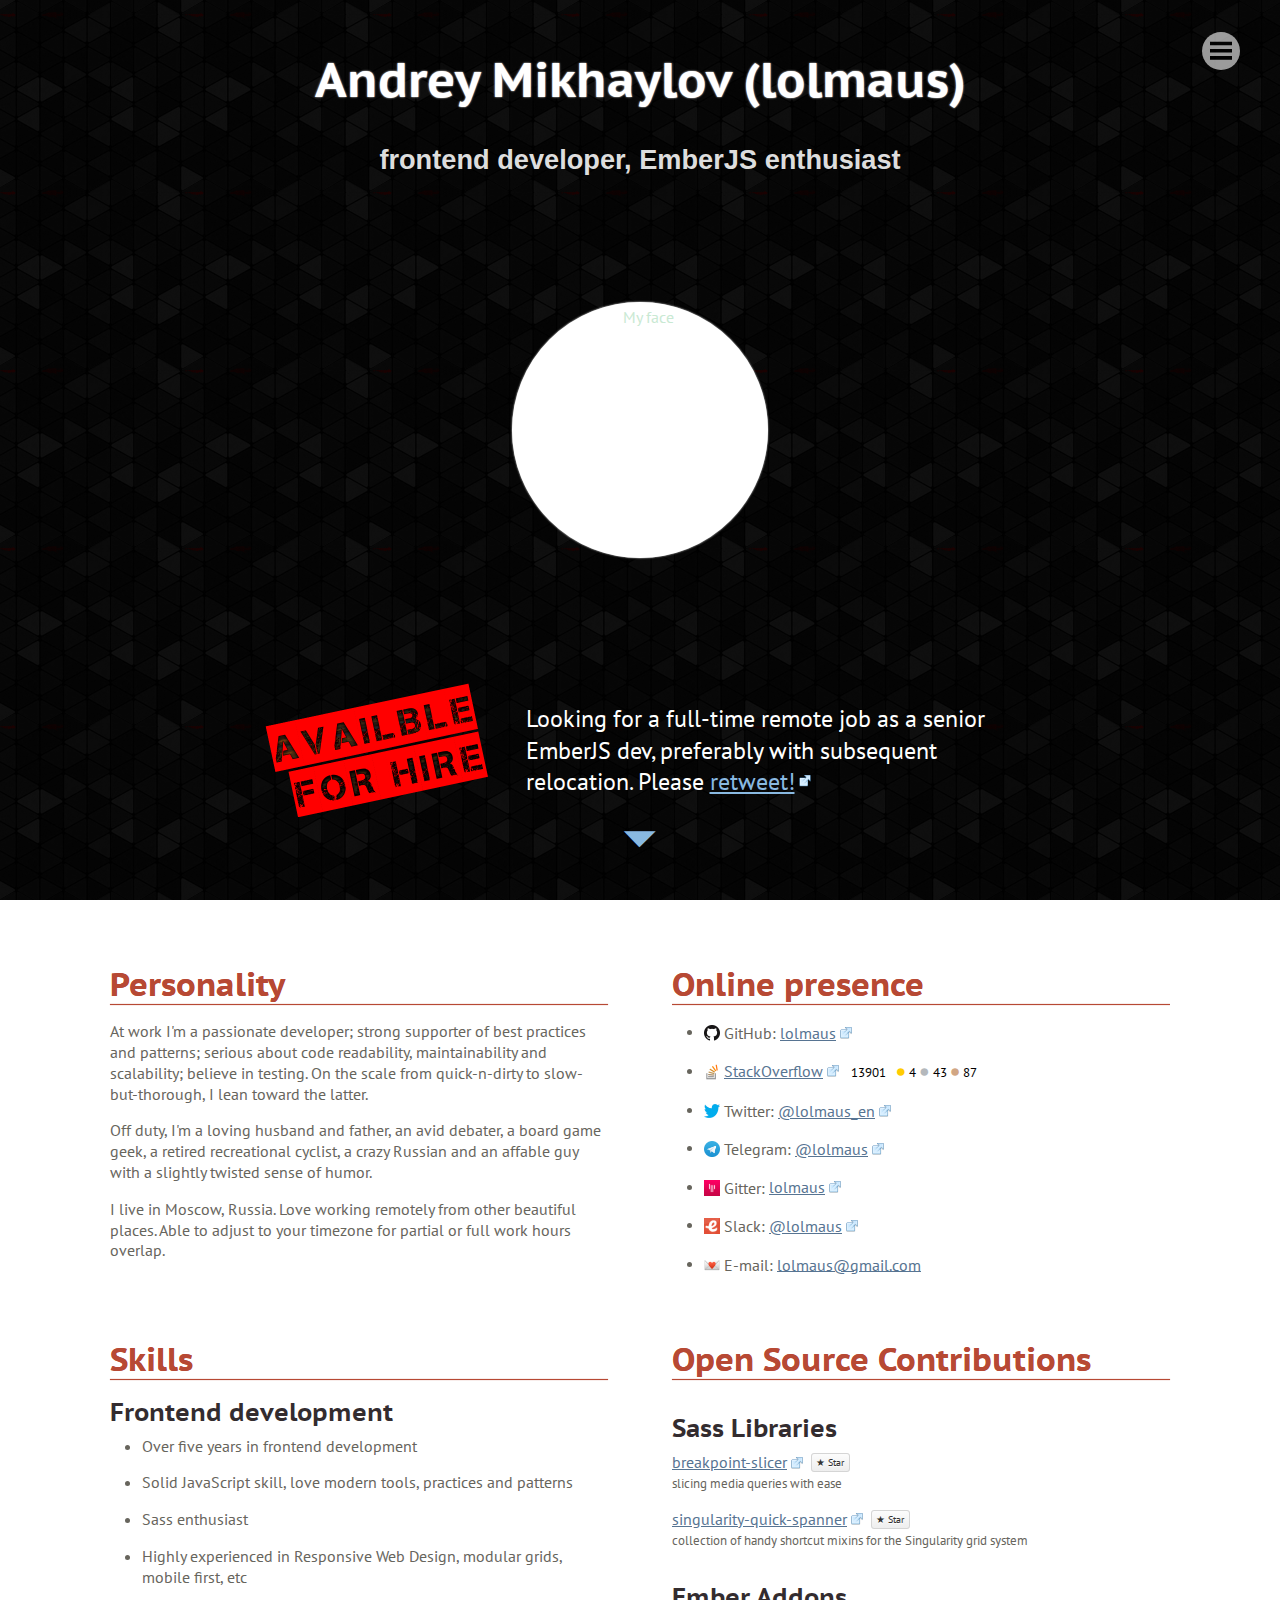
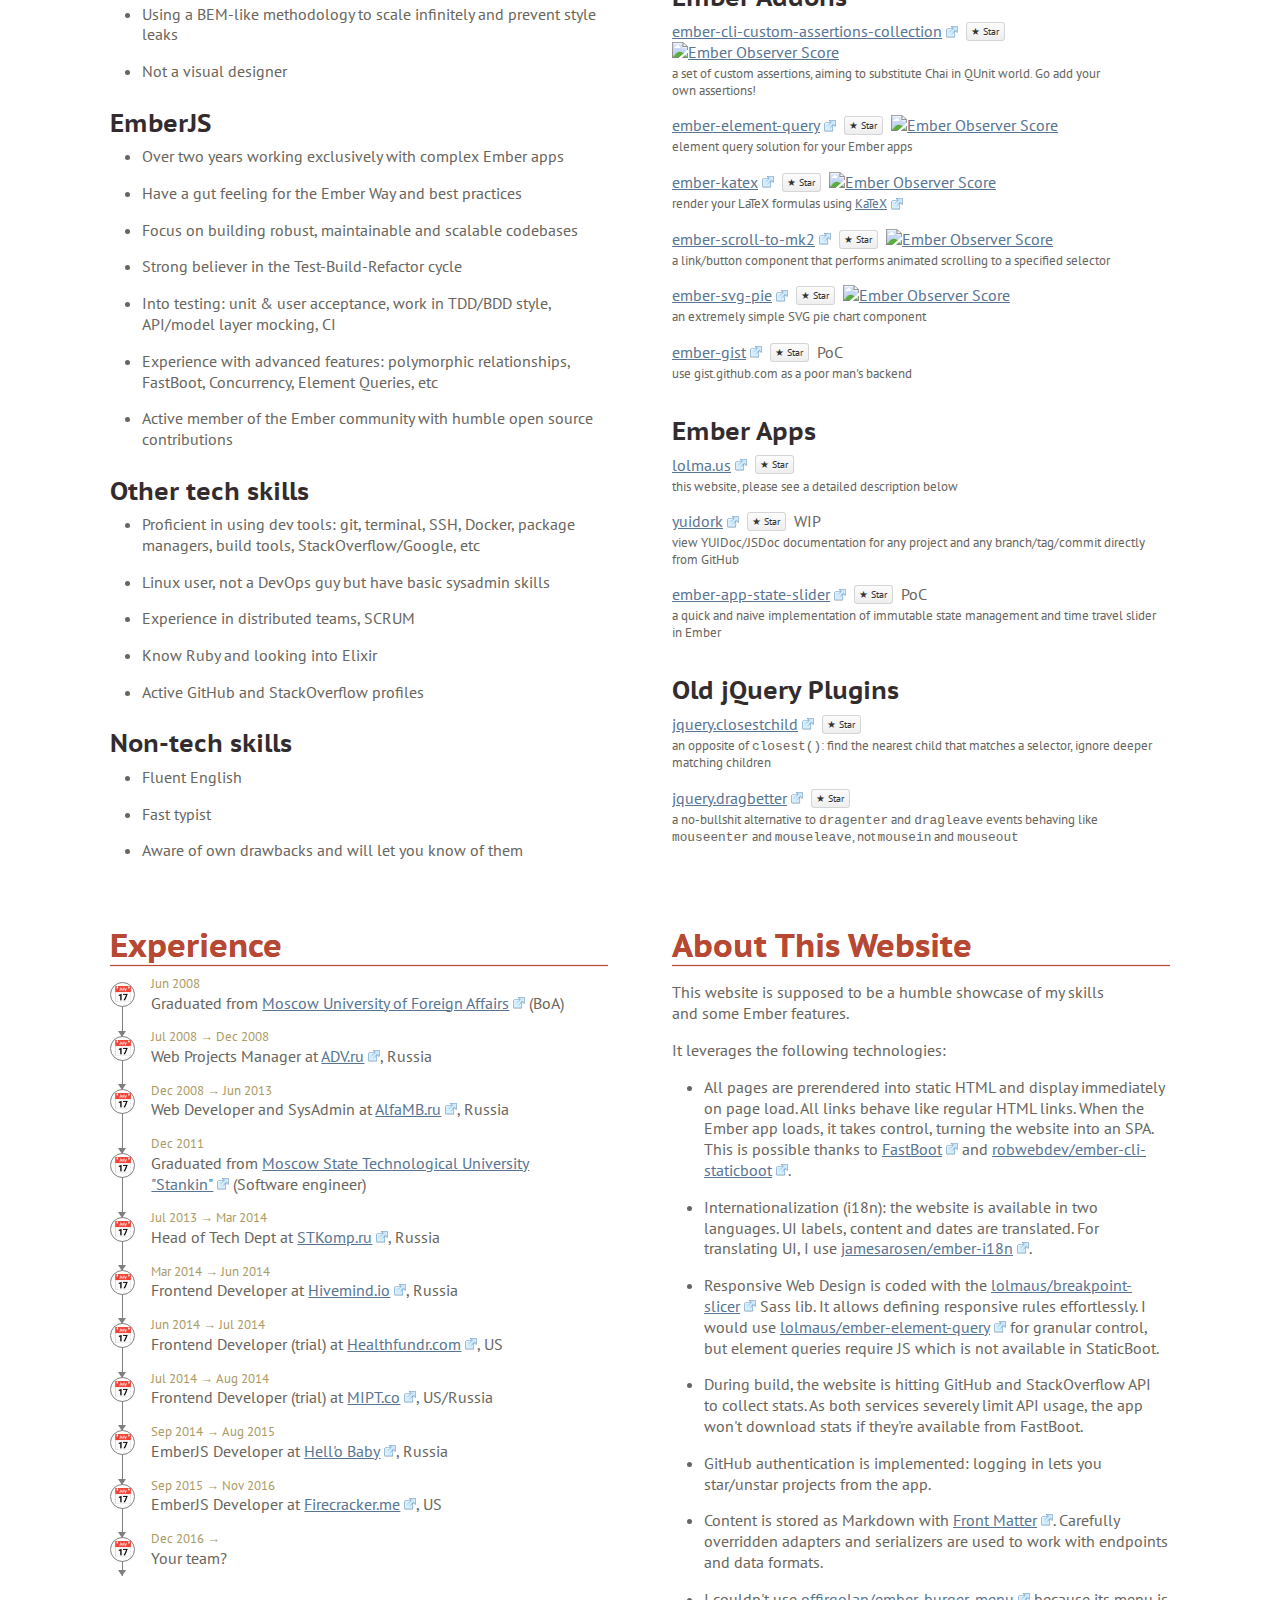
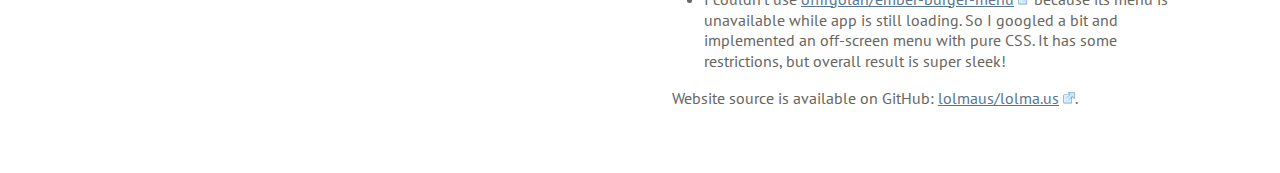
==== commit 1ade9de7: "deploy" ====
--- a/en/index.html
+++ b/en/index.html
@@ -7,7 +7,7 @@
     <meta name="viewport" content="width=device-width, initial-scale=1">
 
     
-<meta name="lolma-us/config/environment" content="%7B%22modulePrefix%22%3A%22lolma-us%22%2C%22podModulePrefix%22%3A%22lolma-us/pods%22%2C%22environment%22%3A%22production%22%2C%22rootURL%22%3A%22/%22%2C%22locationType%22%3A%22auto%22%2C%22envVars%22%3A%7B%22LMS_GITHUB_CLIENT_ID%22%3A%224da52fd7973591d437ea%22%2C%22LMS_HOST%22%3A%22http%3A//lolma.us%22%2C%22LMS_GATEKEEPER_URL%22%3A%22https%3A//lolma-us-prod.herokuapp.com%22%7D%2C%22EmberENV%22%3A%7B%22FEATURES%22%3A%7B%7D%2C%22EXTEND_PROTOTYPES%22%3A%7B%22Date%22%3Afalse%7D%7D%2C%22APP%22%3A%7B%22name%22%3A%22lolma-us%22%2C%22version%22%3A%220.0.0+44ddca66%22%7D%2C%22i18n%22%3A%7B%22defaultLocale%22%3A%22en%22%7D%2C%22fastboot%22%3A%7B%22hostWhitelist%22%3A%5B%22/%22%2C%22http%3A//127.0.0.1%3A8081%22%5D%7D%2C%22torii%22%3A%7B%22providers%22%3A%7B%22github-oauth2%22%3A%7B%22apiKey%22%3A%224da52fd7973591d437ea%22%2C%22scope%22%3A%22public_repo%22%7D%7D%7D%2C%22moment%22%3A%7B%22includeLocales%22%3A%5B%22ru%22%5D%7D%2C%22LMS_GITHUB_CLIENT_ID%22%3A%224da52fd7973591d437ea%22%2C%22LMS_HOST%22%3A%22http%3A//lolma.us%22%2C%22LMS_GATEKEEPER_URL%22%3A%22https%3A//lolma-us-prod.herokuapp.com%22%2C%22staticBoot%22%3A%7B%7D%2C%22exportApplicationGlobal%22%3Afalse%7D" />
+<meta name="lolma-us/config/environment" content="%7B%22modulePrefix%22%3A%22lolma-us%22%2C%22podModulePrefix%22%3A%22lolma-us/pods%22%2C%22environment%22%3A%22production%22%2C%22rootURL%22%3A%22/%22%2C%22locationType%22%3A%22auto%22%2C%22envVars%22%3A%7B%22LMS_DEPLOY_TARGET%22%3A%22prod%22%2C%22LMS_GITHUB_CLIENT_ID%22%3A%224da52fd7973591d437ea%22%2C%22LMS_HOST%22%3A%22http%3A//lolma.us%22%2C%22LMS_GATEKEEPER_URL%22%3A%22https%3A//lolma-us-prod.herokuapp.com%22%7D%2C%22EmberENV%22%3A%7B%22FEATURES%22%3A%7B%7D%2C%22EXTEND_PROTOTYPES%22%3A%7B%22Date%22%3Afalse%7D%7D%2C%22APP%22%3A%7B%22name%22%3A%22lolma-us%22%2C%22version%22%3A%220.0.0+3dcfdfa4%22%7D%2C%22i18n%22%3A%7B%22defaultLocale%22%3A%22en%22%7D%2C%22fastboot%22%3A%7B%22hostWhitelist%22%3A%5B%22/%22%2C%22http%3A//127.0.0.1%3A8081%22%5D%7D%2C%22torii%22%3A%7B%22providers%22%3A%7B%22github-oauth2%22%3A%7B%22apiKey%22%3A%224da52fd7973591d437ea%22%2C%22scope%22%3A%22public_repo%22%7D%7D%7D%2C%22moment%22%3A%7B%22includeLocales%22%3A%5B%22ru%22%5D%7D%2C%22metricsAdapters%22%3A%5B%7B%22name%22%3A%22GoogleAnalytics%22%2C%22environments%22%3A%5B%22production%22%5D%2C%22config%22%3A%7B%22id%22%3A%22UA-77566978-1%22%7D%7D%5D%2C%22LMS_GITHUB_CLIENT_ID%22%3A%224da52fd7973591d437ea%22%2C%22LMS_HOST%22%3A%22http%3A//lolma.us%22%2C%22LMS_GATEKEEPER_URL%22%3A%22https%3A//lolma-us-prod.herokuapp.com%22%2C%22staticBoot%22%3A%7B%7D%2C%22exportApplicationGlobal%22%3Afalse%7D" />
 <!-- EMBER_CLI_FASTBOOT_TITLE --><meta name="ember-cli-head-start">
 <title>lolmaus - Andrey Mikhaylov</title>
 
@@ -17,12 +17,47 @@
 
 
     <link rel="stylesheet" href="/assets/vendor-d41d8cd98f00b204e9800998ecf8427e.css" integrity="sha256-47DEQpj8HBSa+/TImW+5JCeuQeRkm5NMpJWZG3hSuFU= sha512-z4PhNX7vuL3xVChQ1m2AB9Yg5AULVxXcg/SpIdNs6c5H0NE8XYXysP+DGNKHfuwvY7kxvUdBeoGlODJ6+SfaPg==" >
-    <link rel="stylesheet" href="/assets/lolma-us-e1424afba76dc849d6775ecb2f06f096.css" integrity="sha256-wygQtvNR1NPgF566Lpb0FPecl4SA+XYSRn3V5Q2WEAg= sha512-jx+WXPIu9TVkPtd01XXRQHyrj7KkDf5HagzQ2cVyTDEf+ZDNFohaS9WGLIxg1Yl9jbtSeu94XhMPdol1532mGg==" >
+    <link rel="stylesheet" href="/assets/lolma-us-1ba51acff5b8c1e37f0d217a59ac05b5.css" integrity="sha256-t/6X7k4OFU26JFfaTMmuoDgnc+KmAhVrHa8S2QCMZtY= sha512-VXm1xJiGkMT+kmFqRD08vCx7RKJ69Oq4VbDoyWsZ/P6rTr5UNIVx1kDumNHKOfOuMN7RgWKcWPEQ/kdCuKcW8w==" >
 
     
-  </head>
+  <link rel="apple-touch-icon" sizes="57x57" href="/apple-touch-icon-57x57-203b981bb19f1b67447e4f2ae61bb888.png">
+<link rel="apple-touch-icon" sizes="60x60" href="/apple-touch-icon-60x60-340def3f0b4f5d26ac0b302e0b45fbad.png">
+<link rel="apple-touch-icon" sizes="72x72" href="/apple-touch-icon-72x72-39e286ef24b8e1b60a2ea5f7beb8a8fd.png">
+<link rel="apple-touch-icon" sizes="76x76" href="/apple-touch-icon-76x76-2a09f98b10eedeb0ed268fc91fcc15dc.png">
+<link rel="apple-touch-icon" sizes="114x114" href="/apple-touch-icon-114x114-940085b0670f2f44a7198b4b27860a48.png">
+<link rel="apple-touch-icon" sizes="120x120" href="/apple-touch-icon-120x120-7b35f8e2378f629997078c11e5311199.png">
+<link rel="apple-touch-icon" sizes="144x144" href="/apple-touch-icon-144x144-6e95ccf77ebde9bd2a592568a42c3fd9.png">
+<link rel="apple-touch-icon" sizes="152x152" href="/apple-touch-icon-152x152-5c1c0d2a3b0851cc0147e395cc84bfc9.png">
+<link rel="apple-touch-icon" sizes="180x180" href="/apple-touch-icon-180x180-31c7bc1b22b3a824ece41716ea80a0d8.png">
+<meta name="apple-mobile-web-app-capable" content="yes">
+<meta name="apple-mobile-web-app-status-bar-style" content="black-translucent">
+<meta name="apple-mobile-web-app-title">
+<link rel="yandex-tableau-widget" href="/yandex-browser-manifest.json">
+<link rel="icon" type="image/png" sizes="32x32" href="/favicon-32x32-372781912de68a7cd1a532f2b337310e.png">
+<link rel="icon" type="image/png" sizes="192x192" href="/android-chrome-192x192-cf4c6430d9080e64393d403b561e58ed.png">
+<link rel="icon" type="image/png" sizes="16x16" href="/favicon-16x16-bd85ec88c96fc03ed69ef260cc3cdbe9.png">
+<link rel="shortcut icon" href="/favicon.ico">
+<link rel="icon" type="image/png" sizes="228x228" href="/coast-228x228-1c304007f9f5d528f5fdb07c833d75d5.png">
+<link rel="manifest" href="/manifest.json">
+<meta name="mobile-web-app-capable" content="yes">
+<meta name="theme-color" content="#fff">
+<meta name="application-name">
+<meta name="msapplication-TileColor" content="#fff">
+<meta name="msapplication-TileImage" content="/mstile-144x144-ec8f0f4670fe09f9bd81b9aa5cd6bb7d.png">
+<meta name="msapplication-config" content="/browserconfig.xml">
+<link rel="apple-touch-startup-image" media="(device-width: 320px) and (device-height: 480px) and (-webkit-device-pixel-ratio: 1)" href="/apple-touch-startup-image-320x460-da8bc0ff8bb172b2f07ebb0717c43b96.png">
+<link rel="apple-touch-startup-image" media="(device-width: 320px) and (device-height: 480px) and (-webkit-device-pixel-ratio: 2)" href="/apple-touch-startup-image-640x920-57d2a0a8c3744de1640e9121c17316ea.png">
+<link rel="apple-touch-startup-image" media="(device-width: 320px) and (device-height: 568px) and (-webkit-device-pixel-ratio: 2)" href="/apple-touch-startup-image-640x1096-6becf9962cf02f0046bc5e40ba056cce.png">
+<link rel="apple-touch-startup-image" media="(device-width: 375px) and (device-height: 667px) and (-webkit-device-pixel-ratio: 2)" href="/apple-touch-startup-image-750x1294-a93ca5deb64f476179a8db1fbdbf3389.png">
+<link rel="apple-touch-startup-image" media="(device-width: 414px) and (device-height: 736px) and (orientation: landscape) and (-webkit-device-pixel-ratio: 3)" href="/apple-touch-startup-image-1182x2208-54c44a40c569c9a52e979999ecd77e4a.png">
+<link rel="apple-touch-startup-image" media="(device-width: 414px) and (device-height: 736px) and (orientation: portrait) and (-webkit-device-pixel-ratio: 3)" href="/apple-touch-startup-image-1242x2148-d93511f7410d65591b8c1744fbb88910.png">
+<link rel="apple-touch-startup-image" media="(device-width: 768px) and (device-height: 1024px) and (orientation: landscape) and (-webkit-device-pixel-ratio: 1)" href="/apple-touch-startup-image-748x1024-cb12014b36970e194d4201dfe1a71500.png">
+<link rel="apple-touch-startup-image" media="(device-width: 768px) and (device-height: 1024px) and (orientation: portrait) and (-webkit-device-pixel-ratio: 1)" href="/apple-touch-startup-image-768x1004-17d0ed7a2009ab5e77a0dc61883e56e1.png">
+<link rel="apple-touch-startup-image" media="(device-width: 768px) and (device-height: 1024px) and (orientation: landscape) and (-webkit-device-pixel-ratio: 2)" href="/apple-touch-startup-image-1496x2048-f168481cf334bae84310ccb3f5511b4c.png">
+<link rel="apple-touch-startup-image" media="(device-width: 768px) and (device-height: 1024px) and (orientation: portrait) and (-webkit-device-pixel-ratio: 2)" href="/apple-touch-startup-image-1536x2008-bcaf6c1d863234d5458905e61c0e696a.png">
+</head>
   <body>
-    <div id="ember1812" class="ember-view"><div class="route-locale">
+    <div id="ember1604" class="ember-view"><div class="route-locale">
 
   <input id="route-locale-menuToggler" type="checkbox" class="route-locale-menuToggler">
 
@@ -41,12 +76,12 @@
     </div>
 
     <div class="route-locale-menu-items">
-      <a href="https://github.com/lolmaus/lolma.us" target="_blank" class="route-locale-menu-item _source -no-icon">
+      <a href="https://github.com/lolmaus/lolma.us" class="route-locale-menu-item _source -no-icon">
         Source on GitHub
         <span class="externalLink"></span>
       </a>
 
-      <a href="/ru" id="ember1827" class="route-locale-menu-item _locale localeSwitcher ember-view">Моя не понимать</a>
+      <a href="/ru" id="ember1619" class="route-locale-menu-item _locale localeSwitcher ember-view">Моя не понимать</a>
     </div>
   </div>
 
@@ -54,7 +89,7 @@
 
   <div class="route-locale-content">
     <div class="route-localeIndex">
-  <div id="ember1835" class="heroHeader ember-view"><div id="ember1838" class="secTion ember-view"><div class="secTion-inner heroHeader-inner">
+  <div id="ember1627" class="heroHeader ember-view"><div id="ember1630" class="secTion ember-view"><div class="secTion-inner heroHeader-inner">
   
   <div class="heroHeader-header">
     <h1 class="heroHeader-title h1">
@@ -80,7 +115,7 @@
       </div>
     </div>
 
-<a href="#content" id="ember1843" class="heroHeader-scrollTo scrollTo ember-view">        🞃
+<a href="#content" id="ember1635" class="heroHeader-scrollTo scrollTo ember-view">        🞃
 
 </a>  </div>
 
@@ -90,16 +125,16 @@
 
 <div id="content" class="route-localeIndex-cards secTion ember-view"><div class="secTion-inner route-localeIndex-cards-inner">
   
-    <div id="ember1858" class="route-localeIndex-card _personality markdownBlock ember-view">  <h2 class="markdownBlock-title -callout">
+    <div id="ember1650" class="route-localeIndex-card _personality markdownBlock ember-view">  <h2 class="markdownBlock-title -callout">
     Personality
   </h2>
 
-  <div id="ember1863" class="markdownBlock-body ember-view"><p>At work I'm a passionate developer; strong supporter of best practices and patterns; serious about code readability, maintainability and scalability; believe in testing. On the scale from quick-n-dirty to slow-but-thorough, I lean toward the latter.</p>
+  <div id="ember1655" class="markdownBlock-body ember-view"><p>At work I'm a passionate developer; strong supporter of best practices and patterns; serious about code readability, maintainability and scalability; believe in testing. On the scale from quick-n-dirty to slow-but-thorough, I lean toward the latter.</p>
 <p>Off duty, I'm a loving husband and father, an avid debater, a board game geek, a retired recreational cyclist, a crazy Russian and an affable guy with a slightly twisted sense of humor.</p>
 <p>I live in Moscow, Russia. Love working remotely from other beautiful places. Able to adjust to your timezone for partial or full work hours overlap.</p></div>
 </div>
 
-    <div id="ember1866" class="route-localeIndex-card _presence onlinePresence ember-view"><h2 class="onlinePresence-title -callout">
+    <div id="ember1658" class="route-localeIndex-card _presence onlinePresence ember-view"><h2 class="onlinePresence-title -callout">
   Online presence
 </h2>
 
@@ -111,12 +146,9 @@
       GitHub:
     </span>
 
-    <a href="https://github.com/lolmaus" target="_blank">lolmaus</a>
-
-      <span class="onlinePresence-item-meta">
-        ★466
-      </span>
-  </li>
+    <a href="https://github.com/lolmaus">lolmaus</a>
+
+<!---->  </li>
 
 
 
@@ -124,11 +156,11 @@
     <img src="/images/service-icons/stackoverflow-de6d326a2749f7df07bdd1f9f94628cb.png" width="16" height="16" alt="StackOverflow">
 
 
-    <a href="https://stackoverflow.com/users/901944/lolmaus-andrey-mikhaylov" target="_blank">StackOverflow</a>
+    <a href="https://stackoverflow.com/users/901944/lolmaus-andrey-mikhaylov">StackOverflow</a>
 
       <span class="onlinePresence-item-meta onlinePresence-item-so-stats">
         <span class="onlinePresence-item-so-stats-reputation">
-          13891
+          13901
         </span>
 
         <span class="onlinePresence-item-so-stats-badges">
@@ -156,7 +188,7 @@
       Twitter:
     </span>
 
-    <a href="https://twitter.com/lolmaus_en" target="_blank">@lolmaus_en</a>
+    <a href="https://twitter.com/lolmaus_en">@lolmaus_en</a>
   </li>
 
 
@@ -168,7 +200,7 @@
       Telegram:
     </span>
 
-    <a href="https://telegram.me/lolmaus" target="_blank">@lolmaus</a>
+    <a href="https://telegram.me/lolmaus">@lolmaus</a>
   </li>
 
 
@@ -180,7 +212,7 @@
       Gitter:
     </span>
 
-    <a href="https://gitter.im/lolmaus" target="_blank">lolmaus</a>
+    <a href="https://gitter.im/lolmaus">lolmaus</a>
   </li>
 
 
@@ -192,7 +224,7 @@
       Slack:
     </span>
 
-    <a href="https://embercommunity.slack.com/messages/@lolmaus/" target="_blank">@lolmaus</a>
+    <a href="https://embercommunity.slack.com/messages/@lolmaus/">@lolmaus</a>
   </li>
 
 
@@ -204,17 +236,17 @@
       E-mail:
     </span>
 
-    <a href="mailto:lolmaus@gmail.com" target="_blank">lolmaus@gmail.com</a>
+    <a href="mailto:lolmaus@gmail.com">lolmaus@gmail.com</a>
   </li>
 
 
 </ul></div>
 
-    <div id="ember1867" class="route-localeIndex-card _skills markdownBlock ember-view">  <h2 class="markdownBlock-title -callout">
+    <div id="ember1659" class="route-localeIndex-card _skills markdownBlock ember-view">  <h2 class="markdownBlock-title -callout">
     Skills
   </h2>
 
-  <div id="ember1868" class="markdownBlock-body ember-view"><h4 id="frontenddevelopment">Frontend development</h4>
+  <div id="ember1660" class="markdownBlock-body ember-view"><h4 id="frontenddevelopment">Frontend development</h4>
 <ul>
 <li>Over five years in frontend development</li>
 <li>Solid JavaScript skill, love modern tools, practices and patterns</li>
@@ -249,7 +281,7 @@
 </ul></div>
 </div>
 
-    <div id="ember1871" class="route-localeIndex-card _projects proJects ember-view"><h2 class="proJects-title -callout">
+    <div id="ember1663" class="route-localeIndex-card _projects proJects ember-view"><h2 class="proJects-title -callout">
   Open Source Contributions
 </h2>
 
@@ -259,41 +291,83 @@
       Sass Libraries
     </h4>
 
-    <div id="ember1884" class="projectGroup ember-view">  <div id="ember1894" class="projectGroup-project proJect ember-view"><div class="proJect-meta">
-
-  <a href="https://github.com/lolmaus/breakpoint-slicer" target="_blank">breakpoint-slicer</a>
-
-  <div id="ember1899" class="starButton ember-view"><a href="https://github.com/lolmaus/breakpoint-slicer" target="_blank" class="starButton-button  -no-icon">
-  ★ Star
-</a>
-
-  <span class="starButton-count">
-    283
-  </span>
-</div>
-
-<!---->
-<!----></div>
-
-  <div id="ember1901" class="proJect-description ember-view"><p>slicing media queries with ease</p></div>
-</div>
-  <div id="ember1903" class="projectGroup-project proJect ember-view"><div class="proJect-meta">
-
-  <a href="https://github.com/lolmaus/singularity-quick-spanner" target="_blank">singularity-quick-spanner</a>
-
-  <div id="ember1904" class="starButton ember-view"><a href="https://github.com/lolmaus/singularity-quick-spanner" target="_blank" class="starButton-button  -no-icon">
-  ★ Star
-</a>
-
-  <span class="starButton-count">
-    2
-  </span>
-</div>
-
-<!---->
-<!----></div>
-
-  <div id="ember1906" class="proJect-description ember-view"><p>collection of handy shortcut mixins for the Singularity grid system</p></div>
+    <div id="ember1676" class="projectGroup ember-view">  <div id="ember1686" class="projectGroup-project proJect ember-view"><div class="proJect-meta">
+
+  <a href="https://github.com/lolmaus/breakpoint-slicer">breakpoint-slicer</a>
+
+  <div id="ember1691" class="starButton ember-view"><div class="starButton-buttonWrapper">
+
+  <a href="https://github.com/lolmaus/breakpoint-slicer" class="starButton-button  -no-icon">
+    ★ Star
+  </a>
+
+  <div class="starButton-loginAction">
+    <div class="starButton-loginAction-inner">
+      <div class="starButton-loginAction-text">
+        This is an external link to GitHub.
+
+Log into GitHub to be able to star projects without leaving this website.
+      </div>
+
+      <button class="starButton-loginAction-button starButton-button">
+        Log in
+      </button>
+
+      <span>
+        with GitHub to star projects
+      </span>
+    </div>
+  </div>
+
+</div>
+
+
+
+<!----></div>
+
+<!---->
+<!----></div>
+
+  <div id="ember1694" class="proJect-description ember-view"><p>slicing media queries with ease</p></div>
+</div>
+  <div id="ember1696" class="projectGroup-project proJect ember-view"><div class="proJect-meta">
+
+  <a href="https://github.com/lolmaus/singularity-quick-spanner">singularity-quick-spanner</a>
+
+  <div id="ember1697" class="starButton ember-view"><div class="starButton-buttonWrapper">
+
+  <a href="https://github.com/lolmaus/singularity-quick-spanner" class="starButton-button  -no-icon">
+    ★ Star
+  </a>
+
+  <div class="starButton-loginAction">
+    <div class="starButton-loginAction-inner">
+      <div class="starButton-loginAction-text">
+        This is an external link to GitHub.
+
+Log into GitHub to be able to star projects without leaving this website.
+      </div>
+
+      <button class="starButton-loginAction-button starButton-button">
+        Log in
+      </button>
+
+      <span>
+        with GitHub to star projects
+      </span>
+    </div>
+  </div>
+
+</div>
+
+
+
+<!----></div>
+
+<!---->
+<!----></div>
+
+  <div id="ember1700" class="proJect-description ember-view"><p>collection of handy shortcut mixins for the Singularity grid system</p></div>
 </div>
 </div>
 
@@ -303,123 +377,249 @@
       Ember Addons
     </h4>
 
-    <div id="ember1907" class="projectGroup ember-view">  <div id="ember1909" class="projectGroup-project proJect ember-view"><div class="proJect-meta">
-
-  <a href="https://github.com/lolmaus/ember-cli-custom-assertions-collection" target="_blank">ember-cli-custom-assertions-collection</a>
-
-  <div id="ember1910" class="starButton ember-view"><a href="https://github.com/lolmaus/ember-cli-custom-assertions-collection" target="_blank" class="starButton-button  -no-icon">
-  ★ Star
-</a>
-
-  <span class="starButton-count">
-    27
-  </span>
-</div>
-
-    <a href="https://emberobserver.com/addons/ember-cli-custom-assertions-collection" target="_blank" class="-no-icon">
+    <div id="ember1701" class="projectGroup ember-view">  <div id="ember1703" class="projectGroup-project proJect ember-view"><div class="proJect-meta">
+
+  <a href="https://github.com/lolmaus/ember-cli-custom-assertions-collection">ember-cli-custom-assertions-collection</a>
+
+  <div id="ember1704" class="starButton ember-view"><div class="starButton-buttonWrapper">
+
+  <a href="https://github.com/lolmaus/ember-cli-custom-assertions-collection" class="starButton-button  -no-icon">
+    ★ Star
+  </a>
+
+  <div class="starButton-loginAction">
+    <div class="starButton-loginAction-inner">
+      <div class="starButton-loginAction-text">
+        This is an external link to GitHub.
+
+Log into GitHub to be able to star projects without leaving this website.
+      </div>
+
+      <button class="starButton-loginAction-button starButton-button">
+        Log in
+      </button>
+
+      <span>
+        with GitHub to star projects
+      </span>
+    </div>
+  </div>
+
+</div>
+
+
+
+<!----></div>
+
+    <a href="https://emberobserver.com/addons/ember-cli-custom-assertions-collection" class="-no-icon">
       <img src="https://emberobserver.com/badges/ember-cli-custom-assertions-collection.svg" alt="Ember Observer Score">
     </a>
 
 <!----></div>
 
-  <div id="ember1912" class="proJect-description ember-view"><p>a set of custom assertions, aiming to substitute Chai in QUnit world. Go add your own assertions!</p></div>
-</div>
-  <div id="ember1914" class="projectGroup-project proJect ember-view"><div class="proJect-meta">
-
-  <a href="https://github.com/lolmaus/ember-element-query" target="_blank">ember-element-query</a>
-
-  <div id="ember1915" class="starButton ember-view"><a href="https://github.com/lolmaus/ember-element-query" target="_blank" class="starButton-button  -no-icon">
-  ★ Star
-</a>
-
-  <span class="starButton-count">
-    11
-  </span>
-</div>
-
-    <a href="https://emberobserver.com/addons/ember-element-query" target="_blank" class="-no-icon">
+  <div id="ember1707" class="proJect-description ember-view"><p>a set of custom assertions, aiming to substitute Chai in QUnit world. Go add your own assertions!</p></div>
+</div>
+  <div id="ember1709" class="projectGroup-project proJect ember-view"><div class="proJect-meta">
+
+  <a href="https://github.com/lolmaus/ember-element-query">ember-element-query</a>
+
+  <div id="ember1710" class="starButton ember-view"><div class="starButton-buttonWrapper">
+
+  <a href="https://github.com/lolmaus/ember-element-query" class="starButton-button  -no-icon">
+    ★ Star
+  </a>
+
+  <div class="starButton-loginAction">
+    <div class="starButton-loginAction-inner">
+      <div class="starButton-loginAction-text">
+        This is an external link to GitHub.
+
+Log into GitHub to be able to star projects without leaving this website.
+      </div>
+
+      <button class="starButton-loginAction-button starButton-button">
+        Log in
+      </button>
+
+      <span>
+        with GitHub to star projects
+      </span>
+    </div>
+  </div>
+
+</div>
+
+
+
+<!----></div>
+
+    <a href="https://emberobserver.com/addons/ember-element-query" class="-no-icon">
       <img src="https://emberobserver.com/badges/ember-element-query.svg" alt="Ember Observer Score">
     </a>
 
 <!----></div>
 
-  <div id="ember1917" class="proJect-description ember-view"><p>element query solution for your Ember apps</p></div>
-</div>
-  <div id="ember1919" class="projectGroup-project proJect ember-view"><div class="proJect-meta">
-
-  <a href="https://github.com/firecracker/ember-katex" target="_blank">ember-katex</a>
-
-  <div id="ember1920" class="starButton ember-view"><a href="https://github.com/firecracker/ember-katex" target="_blank" class="starButton-button  -no-icon">
-  ★ Star
-</a>
-
-  <span class="starButton-count">
-    1
-  </span>
-</div>
-
-    <a href="https://emberobserver.com/addons/ember-katex" target="_blank" class="-no-icon">
+  <div id="ember1713" class="proJect-description ember-view"><p>element query solution for your Ember apps</p></div>
+</div>
+  <div id="ember1715" class="projectGroup-project proJect ember-view"><div class="proJect-meta">
+
+  <a href="https://github.com/firecracker/ember-katex">ember-katex</a>
+
+  <div id="ember1716" class="starButton ember-view"><div class="starButton-buttonWrapper">
+
+  <a href="https://github.com/firecracker/ember-katex" class="starButton-button  -no-icon">
+    ★ Star
+  </a>
+
+  <div class="starButton-loginAction">
+    <div class="starButton-loginAction-inner">
+      <div class="starButton-loginAction-text">
+        This is an external link to GitHub.
+
+Log into GitHub to be able to star projects without leaving this website.
+      </div>
+
+      <button class="starButton-loginAction-button starButton-button">
+        Log in
+      </button>
+
+      <span>
+        with GitHub to star projects
+      </span>
+    </div>
+  </div>
+
+</div>
+
+
+
+<!----></div>
+
+    <a href="https://emberobserver.com/addons/ember-katex" class="-no-icon">
       <img src="https://emberobserver.com/badges/ember-katex.svg" alt="Ember Observer Score">
     </a>
 
 <!----></div>
 
-  <div id="ember1922" class="proJect-description ember-view"><p>render your LaTeX formulas using <a href='https://github.com/Khan/KaTeX' target='_blank'>KaTeX</a></p></div>
-</div>
-  <div id="ember1924" class="projectGroup-project proJect ember-view"><div class="proJect-meta">
-
-  <a href="https://github.com/lolmaus/ember-scroll-to-mk2" target="_blank">ember-scroll-to-mk2</a>
-
-  <div id="ember1925" class="starButton ember-view"><a href="https://github.com/lolmaus/ember-scroll-to-mk2" target="_blank" class="starButton-button  -no-icon">
-  ★ Star
-</a>
-
-  <span class="starButton-count">
-    2
-  </span>
-</div>
-
-    <a href="https://emberobserver.com/addons/ember-scroll-to-mk2" target="_blank" class="-no-icon">
+  <div id="ember1719" class="proJect-description ember-view"><p>render your LaTeX formulas using <a href='https://github.com/Khan/KaTeX'>KaTeX</a></p></div>
+</div>
+  <div id="ember1721" class="projectGroup-project proJect ember-view"><div class="proJect-meta">
+
+  <a href="https://github.com/lolmaus/ember-scroll-to-mk2">ember-scroll-to-mk2</a>
+
+  <div id="ember1722" class="starButton ember-view"><div class="starButton-buttonWrapper">
+
+  <a href="https://github.com/lolmaus/ember-scroll-to-mk2" class="starButton-button  -no-icon">
+    ★ Star
+  </a>
+
+  <div class="starButton-loginAction">
+    <div class="starButton-loginAction-inner">
+      <div class="starButton-loginAction-text">
+        This is an external link to GitHub.
+
+Log into GitHub to be able to star projects without leaving this website.
+      </div>
+
+      <button class="starButton-loginAction-button starButton-button">
+        Log in
+      </button>
+
+      <span>
+        with GitHub to star projects
+      </span>
+    </div>
+  </div>
+
+</div>
+
+
+
+<!----></div>
+
+    <a href="https://emberobserver.com/addons/ember-scroll-to-mk2" class="-no-icon">
       <img src="https://emberobserver.com/badges/ember-scroll-to-mk2.svg" alt="Ember Observer Score">
     </a>
 
 <!----></div>
 
-  <div id="ember1927" class="proJect-description ember-view"><p>a link/button component that performs animated scrolling to a specified selector</p></div>
-</div>
-  <div id="ember1929" class="projectGroup-project proJect ember-view"><div class="proJect-meta">
-
-  <a href="https://github.com/lolmaus/ember-svg-pie" target="_blank">ember-svg-pie</a>
-
-  <div id="ember1930" class="starButton ember-view"><a href="https://github.com/lolmaus/ember-svg-pie" target="_blank" class="starButton-button  -no-icon">
-  ★ Star
-</a>
-
-  <span class="starButton-count">
-    10
-  </span>
-</div>
-
-    <a href="https://emberobserver.com/addons/ember-svg-pie" target="_blank" class="-no-icon">
+  <div id="ember1725" class="proJect-description ember-view"><p>a link/button component that performs animated scrolling to a specified selector</p></div>
+</div>
+  <div id="ember1727" class="projectGroup-project proJect ember-view"><div class="proJect-meta">
+
+  <a href="https://github.com/lolmaus/ember-svg-pie">ember-svg-pie</a>
+
+  <div id="ember1728" class="starButton ember-view"><div class="starButton-buttonWrapper">
+
+  <a href="https://github.com/lolmaus/ember-svg-pie" class="starButton-button  -no-icon">
+    ★ Star
+  </a>
+
+  <div class="starButton-loginAction">
+    <div class="starButton-loginAction-inner">
+      <div class="starButton-loginAction-text">
+        This is an external link to GitHub.
+
+Log into GitHub to be able to star projects without leaving this website.
+      </div>
+
+      <button class="starButton-loginAction-button starButton-button">
+        Log in
+      </button>
+
+      <span>
+        with GitHub to star projects
+      </span>
+    </div>
+  </div>
+
+</div>
+
+
+
+<!----></div>
+
+    <a href="https://emberobserver.com/addons/ember-svg-pie" class="-no-icon">
       <img src="https://emberobserver.com/badges/ember-svg-pie.svg" alt="Ember Observer Score">
     </a>
 
 <!----></div>
 
-  <div id="ember1932" class="proJect-description ember-view"><p>an extremely simple SVG pie chart component</p></div>
-</div>
-  <div id="ember1934" class="projectGroup-project proJect ember-view"><div class="proJect-meta">
-
-  <a href="https://github.com/lolmaus/ember-gist" target="_blank">ember-gist</a>
-
-  <div id="ember1935" class="starButton ember-view"><a href="https://github.com/lolmaus/ember-gist" target="_blank" class="starButton-button  -no-icon">
-  ★ Star
-</a>
-
-  <span class="starButton-count">
-    1
-  </span>
-</div>
+  <div id="ember1731" class="proJect-description ember-view"><p>an extremely simple SVG pie chart component</p></div>
+</div>
+  <div id="ember1733" class="projectGroup-project proJect ember-view"><div class="proJect-meta">
+
+  <a href="https://github.com/lolmaus/ember-gist">ember-gist</a>
+
+  <div id="ember1734" class="starButton ember-view"><div class="starButton-buttonWrapper">
+
+  <a href="https://github.com/lolmaus/ember-gist" class="starButton-button  -no-icon">
+    ★ Star
+  </a>
+
+  <div class="starButton-loginAction">
+    <div class="starButton-loginAction-inner">
+      <div class="starButton-loginAction-text">
+        This is an external link to GitHub.
+
+Log into GitHub to be able to star projects without leaving this website.
+      </div>
+
+      <button class="starButton-loginAction-button starButton-button">
+        Log in
+      </button>
+
+      <span>
+        with GitHub to star projects
+      </span>
+    </div>
+  </div>
+
+</div>
+
+
+
+<!----></div>
 
 <!---->
     <span class="proJect-status -3">
@@ -427,7 +627,7 @@
     </span>
 </div>
 
-  <div id="ember1937" class="proJect-description ember-view"><p>use gist.github.com as a poor man's backend</p></div>
+  <div id="ember1737" class="proJect-description ember-view"><p>use gist.github.com as a poor man's backend</p></div>
 </div>
 </div>
 
@@ -436,36 +636,78 @@
       Ember Apps
     </h4>
 
-    <div id="ember1938" class="projectGroup ember-view">  <div id="ember1940" class="projectGroup-project proJect ember-view"><div class="proJect-meta">
-
-  <a href="https://github.com/lolmaus/lolma.us" target="_blank">lolma.us</a>
-
-  <div id="ember1941" class="starButton ember-view"><a href="https://github.com/lolmaus/lolma.us" target="_blank" class="starButton-button  -no-icon">
-  ★ Star
-</a>
-
-  <span class="starButton-count">
-    0
-  </span>
-</div>
-
-<!---->
-<!----></div>
-
-  <div id="ember1943" class="proJect-description ember-view"><p>this website, please see a detailed description below</p></div>
-</div>
-  <div id="ember1945" class="projectGroup-project proJect ember-view"><div class="proJect-meta">
-
-  <a href="https://github.com/lolmaus/yuidork" target="_blank">yuidork</a>
-
-  <div id="ember1946" class="starButton ember-view"><a href="https://github.com/lolmaus/yuidork" target="_blank" class="starButton-button  -no-icon">
-  ★ Star
-</a>
-
-  <span class="starButton-count">
-    2
-  </span>
-</div>
+    <div id="ember1738" class="projectGroup ember-view">  <div id="ember1740" class="projectGroup-project proJect ember-view"><div class="proJect-meta">
+
+  <a href="https://github.com/lolmaus/lolma.us">lolma.us</a>
+
+  <div id="ember1741" class="starButton ember-view"><div class="starButton-buttonWrapper">
+
+  <a href="https://github.com/lolmaus/lolma.us" class="starButton-button  -no-icon">
+    ★ Star
+  </a>
+
+  <div class="starButton-loginAction">
+    <div class="starButton-loginAction-inner">
+      <div class="starButton-loginAction-text">
+        This is an external link to GitHub.
+
+Log into GitHub to be able to star projects without leaving this website.
+      </div>
+
+      <button class="starButton-loginAction-button starButton-button">
+        Log in
+      </button>
+
+      <span>
+        with GitHub to star projects
+      </span>
+    </div>
+  </div>
+
+</div>
+
+
+
+<!----></div>
+
+<!---->
+<!----></div>
+
+  <div id="ember1744" class="proJect-description ember-view"><p>this website, please see a detailed description below</p></div>
+</div>
+  <div id="ember1746" class="projectGroup-project proJect ember-view"><div class="proJect-meta">
+
+  <a href="https://github.com/lolmaus/yuidork">yuidork</a>
+
+  <div id="ember1747" class="starButton ember-view"><div class="starButton-buttonWrapper">
+
+  <a href="https://github.com/lolmaus/yuidork" class="starButton-button  -no-icon">
+    ★ Star
+  </a>
+
+  <div class="starButton-loginAction">
+    <div class="starButton-loginAction-inner">
+      <div class="starButton-loginAction-text">
+        This is an external link to GitHub.
+
+Log into GitHub to be able to star projects without leaving this website.
+      </div>
+
+      <button class="starButton-loginAction-button starButton-button">
+        Log in
+      </button>
+
+      <span>
+        with GitHub to star projects
+      </span>
+    </div>
+  </div>
+
+</div>
+
+
+
+<!----></div>
 
 <!---->
     <span class="proJect-status -2">
@@ -473,20 +715,41 @@
     </span>
 </div>
 
-  <div id="ember1948" class="proJect-description ember-view"><p>view YUIDoc/JSDoc documentation for any project and any branch/tag/commit directly from GitHub</p></div>
-</div>
-  <div id="ember1950" class="projectGroup-project proJect ember-view"><div class="proJect-meta">
-
-  <a href="https://github.com/lolmaus/ember-app-state-slider" target="_blank">ember-app-state-slider</a>
-
-  <div id="ember1951" class="starButton ember-view"><a href="https://github.com/lolmaus/ember-app-state-slider" target="_blank" class="starButton-button  -no-icon">
-  ★ Star
-</a>
-
-  <span class="starButton-count">
-    10
-  </span>
-</div>
+  <div id="ember1750" class="proJect-description ember-view"><p>view YUIDoc/JSDoc documentation for any project and any branch/tag/commit directly from GitHub</p></div>
+</div>
+  <div id="ember1752" class="projectGroup-project proJect ember-view"><div class="proJect-meta">
+
+  <a href="https://github.com/lolmaus/ember-app-state-slider">ember-app-state-slider</a>
+
+  <div id="ember1753" class="starButton ember-view"><div class="starButton-buttonWrapper">
+
+  <a href="https://github.com/lolmaus/ember-app-state-slider" class="starButton-button  -no-icon">
+    ★ Star
+  </a>
+
+  <div class="starButton-loginAction">
+    <div class="starButton-loginAction-inner">
+      <div class="starButton-loginAction-text">
+        This is an external link to GitHub.
+
+Log into GitHub to be able to star projects without leaving this website.
+      </div>
+
+      <button class="starButton-loginAction-button starButton-button">
+        Log in
+      </button>
+
+      <span>
+        with GitHub to star projects
+      </span>
+    </div>
+  </div>
+
+</div>
+
+
+
+<!----></div>
 
 <!---->
     <span class="proJect-status -3">
@@ -494,7 +757,7 @@
     </span>
 </div>
 
-  <div id="ember1953" class="proJect-description ember-view"><p>a quick and naive implementation of immutable state management and time travel slider in Ember</p></div>
+  <div id="ember1756" class="proJect-description ember-view"><p>a quick and naive implementation of immutable state management and time travel slider in Ember</p></div>
 </div>
 </div>
 
@@ -505,47 +768,89 @@
       Old jQuery Plugins
     </h4>
 
-    <div id="ember1954" class="projectGroup ember-view">  <div id="ember1956" class="projectGroup-project proJect ember-view"><div class="proJect-meta">
-
-  <a href="https://github.com/lolmaus/jquery.closestchild" target="_blank">jquery.closestchild</a>
-
-  <div id="ember1957" class="starButton ember-view"><a href="https://github.com/lolmaus/jquery.closestchild" target="_blank" class="starButton-button  -no-icon">
-  ★ Star
-</a>
-
-  <span class="starButton-count">
-    5
-  </span>
-</div>
-
-<!---->
-<!----></div>
-
-  <div id="ember1959" class="proJect-description ember-view"><p>an opposite of <code>closest()</code>: find the nearest child that matches a selector, ignore deeper matching children</p></div>
-</div>
-  <div id="ember1961" class="projectGroup-project proJect ember-view"><div class="proJect-meta">
-
-  <a href="https://github.com/lolmaus/jquery.dragbetter" target="_blank">jquery.dragbetter</a>
-
-  <div id="ember1962" class="starButton ember-view"><a href="https://github.com/lolmaus/jquery.dragbetter" target="_blank" class="starButton-button  -no-icon">
-  ★ Star
-</a>
-
-  <span class="starButton-count">
-    27
-  </span>
-</div>
-
-<!---->
-<!----></div>
-
-  <div id="ember1964" class="proJect-description ember-view"><p>a no-bullshit alternative to <code>dragenter</code> and <code>dragleave</code> events behaving like <code>mouseenter</code> and <code>mouseleave</code>, not <code>mousein</code> and <code>mouseout</code></p></div>
-</div>
-</div>
-
-</div>
-
-    <div id="ember1967" class="route-localeIndex-card _timeline timeLine ember-view"><h2 class="timeLine-title -callout">
+    <div id="ember1757" class="projectGroup ember-view">  <div id="ember1759" class="projectGroup-project proJect ember-view"><div class="proJect-meta">
+
+  <a href="https://github.com/lolmaus/jquery.closestchild">jquery.closestchild</a>
+
+  <div id="ember1760" class="starButton ember-view"><div class="starButton-buttonWrapper">
+
+  <a href="https://github.com/lolmaus/jquery.closestchild" class="starButton-button  -no-icon">
+    ★ Star
+  </a>
+
+  <div class="starButton-loginAction">
+    <div class="starButton-loginAction-inner">
+      <div class="starButton-loginAction-text">
+        This is an external link to GitHub.
+
+Log into GitHub to be able to star projects without leaving this website.
+      </div>
+
+      <button class="starButton-loginAction-button starButton-button">
+        Log in
+      </button>
+
+      <span>
+        with GitHub to star projects
+      </span>
+    </div>
+  </div>
+
+</div>
+
+
+
+<!----></div>
+
+<!---->
+<!----></div>
+
+  <div id="ember1763" class="proJect-description ember-view"><p>an opposite of <code>closest()</code>: find the nearest child that matches a selector, ignore deeper matching children</p></div>
+</div>
+  <div id="ember1765" class="projectGroup-project proJect ember-view"><div class="proJect-meta">
+
+  <a href="https://github.com/lolmaus/jquery.dragbetter">jquery.dragbetter</a>
+
+  <div id="ember1766" class="starButton ember-view"><div class="starButton-buttonWrapper">
+
+  <a href="https://github.com/lolmaus/jquery.dragbetter" class="starButton-button  -no-icon">
+    ★ Star
+  </a>
+
+  <div class="starButton-loginAction">
+    <div class="starButton-loginAction-inner">
+      <div class="starButton-loginAction-text">
+        This is an external link to GitHub.
+
+Log into GitHub to be able to star projects without leaving this website.
+      </div>
+
+      <button class="starButton-loginAction-button starButton-button">
+        Log in
+      </button>
+
+      <span>
+        with GitHub to star projects
+      </span>
+    </div>
+  </div>
+
+</div>
+
+
+
+<!----></div>
+
+<!---->
+<!----></div>
+
+  <div id="ember1769" class="proJect-description ember-view"><p>a no-bullshit alternative to <code>dragenter</code> and <code>dragleave</code> events behaving like <code>mouseenter</code> and <code>mouseleave</code>, not <code>mousein</code> and <code>mouseout</code></p></div>
+</div>
+</div>
+
+</div>
+
+    <div id="ember1772" class="route-localeIndex-card _timeline timeLine ember-view"><h2 class="timeLine-title -callout">
   Experience
 </h2>
 
@@ -563,7 +868,7 @@
 <!---->
 <!---->        </div>
 
-        <div id="ember1977" class="timeLine-item-name ember-view"><p>Graduated from <a href='http://english.mgimo.ru/' target='_blank'>Moscow University of Foreign Affairs</a> (BoA)</p></div>
+        <div id="ember1782" class="timeLine-item-name ember-view"><p>Graduated from <a href='http://english.mgimo.ru/'>Moscow University of Foreign Affairs</a> (BoA)</p></div>
       </div>
     </div>
 
@@ -582,7 +887,7 @@
             Dec 2008
         </div>
 
-        <div id="ember1979" class="timeLine-item-name ember-view"><p>Web Projects Manager at <a href='https://adv.ru/english/' target='_blank'>ADV.ru</a>, Russia</p></div>
+        <div id="ember1784" class="timeLine-item-name ember-view"><p>Web Projects Manager at <a href='https://adv.ru/english/'>ADV.ru</a>, Russia</p></div>
       </div>
     </div>
 
@@ -601,7 +906,7 @@
             Jun 2013
         </div>
 
-        <div id="ember1981" class="timeLine-item-name ember-view"><p>Web Developer and SysAdmin at <a href='http://alfamb.ru/' target='_blank'>AlfaMB.ru</a>, Russia</p></div>
+        <div id="ember1786" class="timeLine-item-name ember-view"><p>Web Developer and SysAdmin at <a href='http://alfamb.ru/'>AlfaMB.ru</a>, Russia</p></div>
       </div>
     </div>
 
@@ -618,7 +923,7 @@
 <!---->
 <!---->        </div>
 
-        <div id="ember1983" class="timeLine-item-name ember-view"><p>Graduated from <a href='http://stankin.ru/en/education/faculty-of-computer-science-and-control-systems/' target='_blank'>Moscow State Technological University "Stankin"</a> (Software engineer)</p></div>
+        <div id="ember1788" class="timeLine-item-name ember-view"><p>Graduated from <a href='http://stankin.ru/en/education/faculty-of-computer-science-and-control-systems/'>Moscow State Technological University "Stankin"</a> (Software engineer)</p></div>
       </div>
     </div>
 
@@ -637,7 +942,7 @@
             Mar 2014
         </div>
 
-        <div id="ember1985" class="timeLine-item-name ember-view"><p>Head of Tech Dept at <a href='http://stkomp.ru/' target='_blank'>STKomp.ru</a>, Russia</p></div>
+        <div id="ember1790" class="timeLine-item-name ember-view"><p>Head of Tech Dept at <a href='http://stkomp.ru/'>STKomp.ru</a>, Russia</p></div>
       </div>
     </div>
 
@@ -656,7 +961,7 @@
             Jun 2014
         </div>
 
-        <div id="ember1987" class="timeLine-item-name ember-view"><p>Frontend Developer at <a href='http://hivemindunit.github.io/hivemind-frontend-prototype/settings/domains/categories2/' target='_blank'>Hivemind.io</a>, Russia</p></div>
+        <div id="ember1792" class="timeLine-item-name ember-view"><p>Frontend Developer at <a href='http://hivemindunit.github.io/hivemind-frontend-prototype/settings/domains/categories2/'>Hivemind.io</a>, Russia</p></div>
       </div>
     </div>
 
@@ -675,7 +980,7 @@
             Jul 2014
         </div>
 
-        <div id="ember1989" class="timeLine-item-name ember-view"><p>Frontend Developer (trial) at <a href='https://healthfundr.com' target='_blank'>Healthfundr.com</a>, US</p></div>
+        <div id="ember1794" class="timeLine-item-name ember-view"><p>Frontend Developer (trial) at <a href='https://healthfundr.com'>Healthfundr.com</a>, US</p></div>
       </div>
     </div>
 
@@ -694,7 +999,7 @@
             Aug 2014
         </div>
 
-        <div id="ember1991" class="timeLine-item-name ember-view"><p>Frontend Developer (trial) at <a href='http://mipt.co/' target='_blank'>MIPT.co</a>, US/Russia</p></div>
+        <div id="ember1796" class="timeLine-item-name ember-view"><p>Frontend Developer (trial) at <a href='http://mipt.co/'>MIPT.co</a>, US/Russia</p></div>
       </div>
     </div>
 
@@ -713,7 +1018,7 @@
             Aug 2015
         </div>
 
-        <div id="ember1993" class="timeLine-item-name ember-view"><p>EmberJS Developer at <a href='http://hell-o-baby.com' target='_blank'>Hell'o Baby</a>, Russia</p></div>
+        <div id="ember1798" class="timeLine-item-name ember-view"><p>EmberJS Developer at <a href='http://hell-o-baby.com'>Hell'o Baby</a>, Russia</p></div>
       </div>
     </div>
 
@@ -732,7 +1037,7 @@
             Nov 2016
         </div>
 
-        <div id="ember1995" class="timeLine-item-name ember-view"><p>EmberJS Developer at <a href='http://firecracker.me' target='_blank'>Firecracker.me</a>, US</p></div>
+        <div id="ember1800" class="timeLine-item-name ember-view"><p>EmberJS Developer at <a href='http://firecracker.me'>Firecracker.me</a>, US</p></div>
       </div>
     </div>
 
@@ -750,28 +1055,28 @@
 
 <!---->        </div>
 
-        <div id="ember1997" class="timeLine-item-name ember-view"><p>Your team?</p></div>
+        <div id="ember1802" class="timeLine-item-name ember-view"><p>Your team?</p></div>
       </div>
     </div>
 
 </div></div>
 
-    <div id="ember1998" class="route-localeIndex-card _about-site markdownBlock ember-view">  <h2 class="markdownBlock-title -callout">
+    <div id="ember1803" class="route-localeIndex-card _about-site markdownBlock ember-view">  <h2 class="markdownBlock-title -callout">
     About This Website
   </h2>
 
-  <div id="ember1999" class="markdownBlock-body ember-view"><p>This website is supposed to be a humble showcase of my skills and some Ember features.</p>
+  <div id="ember1804" class="markdownBlock-body ember-view"><p>This website is supposed to be a humble showcase of my skills and some Ember features.</p>
 <p>It leverages the following technologies:</p>
 <ul>
-<li><p>All pages are prerendered into static HTML and display immediately on page load. All links behave like regular HTML links. When the Ember app loads, it takes control, turning the website into an SPA. This is possible thanks to <a href="https://ember-fastboot.com" target="_blank">FastBoot</a> and <a href="https://github.com/robwebdev/ember-cli-staticboot" target="_blank">robwebdev/ember-cli-staticboot</a>.</p></li>
-<li><p>Internationalization (i18n): the website is available in two languages. UI labels, content and dates are translated. For translating UI, I use <a href="https://github.com/jamesarosen/ember-i18n" target="_blank">jamesarosen/ember-i18n</a>.</p></li>
-<li><p>Responsive Web Design is coded with the <a href="https://github.com/lolmaus/breakpoint-slicer" target="_blank">lolmaus/breakpoint-slicer</a> Sass lib. It allows defining responsive rules effortlessly. I would use <a href="https://github.com/lolmaus/ember-element-query" target="_blank">lolmaus/ember-element-query</a> for granular control, but element queries require JS which is not available in StaticBoot.</p></li>
+<li><p>All pages are prerendered into static HTML and display immediately on page load. All links behave like regular HTML links. When the Ember app loads, it takes control, turning the website into an SPA. This is possible thanks to <a href="https://ember-fastboot.com">FastBoot</a> and <a href="https://github.com/robwebdev/ember-cli-staticboot">robwebdev/ember-cli-staticboot</a>.</p></li>
+<li><p>Internationalization (i18n): the website is available in two languages. UI labels, content and dates are translated. For translating UI, I use <a href="https://github.com/jamesarosen/ember-i18n">jamesarosen/ember-i18n</a>.</p></li>
+<li><p>Responsive Web Design is coded with the <a href="https://github.com/lolmaus/breakpoint-slicer">lolmaus/breakpoint-slicer</a> Sass lib. It allows defining responsive rules effortlessly. I would use <a href="https://github.com/lolmaus/ember-element-query">lolmaus/ember-element-query</a> for granular control, but element queries require JS which is not available in StaticBoot.</p></li>
 <li><p>During build, the website is hitting GitHub and StackOverflow API to collect stats. As both services severely limit API usage, the app won't download stats if they're available from FastBoot.</p></li>
 <li><p>GitHub authentication is implemented: logging in lets you star/unstar projects from the app.</p></li>
-<li><p>Content is stored as Markdown with <a href="https://jekyllrb.com/docs/frontmatter/" target="_blank">Front Matter</a>. Carefully overridden adapters and serializers are used to work with endpoints and data formats.</p></li>
-<li><p>I couldn't use <a href="https://github.com/offirgolan/ember-burger-menu" target="_blank">offirgolan/ember-burger-menu</a> because its menu is unavailable while app is still loading. So I googled a bit and implemented an off-screen menu with pure CSS. It has some restrictions, but overall result is super sleek!</p></li>
+<li><p>Content is stored as Markdown with <a href="https://jekyllrb.com/docs/frontmatter/">Front Matter</a>. Carefully overridden adapters and serializers are used to work with endpoints and data formats.</p></li>
+<li><p>I couldn't use <a href="https://github.com/offirgolan/ember-burger-menu">offirgolan/ember-burger-menu</a> because its menu is unavailable while app is still loading. So I googled a bit and implemented an off-screen menu with pure CSS. It has some restrictions, but overall result is super sleek!</p></li>
 </ul>
-<p>Website source is available on GitHub: <a href="https://github.com/lolmaus/lolma.us" target="_blank">lolmaus/lolma.us</a>.</p></div>
+<p>Website source is available on GitHub: <a href="https://github.com/lolmaus/lolma.us">lolmaus/lolma.us</a>.</p></div>
 </div>
   
 </div></div>
@@ -783,10 +1088,10 @@
 </div>
   </div>
 
-</div></div><script type="fastboot/shoebox" id="shoebox-ember-data-store">{"types":{"websites":[{"id":"website","markdownBlocks":["personality-en","personality-ru","skills-en","skills-ru","about-site-en","about-site-ru"]}],"project-infos":[{"full_name":"lolmaus/abrk","stargazers_count":0},{"full_name":"lolmaus/acts_as_versioned","stargazers_count":0},{"full_name":"lolmaus/amt_boron","stargazers_count":0},{"full_name":"lolmaus/angular-datepicker","stargazers_count":0},{"full_name":"lolmaus/angular.js","stargazers_count":0},{"full_name":"lolmaus/annotator-store","stargazers_count":0},{"full_name":"lolmaus/assertron","stargazers_count":2},{"full_name":"lolmaus/beauty_corner","stargazers_count":0},{"full_name":"lolmaus/booking-app-ember","stargazers_count":0},{"full_name":"lolmaus/bower","stargazers_count":0},{"full_name":"lolmaus/bower.github.io","stargazers_count":0},{"full_name":"lolmaus/branch","stargazers_count":0},{"full_name":"lolmaus/breakpoint","stargazers_count":0},{"full_name":"lolmaus/breakpoint-slicer","stargazers_count":283},{"full_name":"lolmaus/broccoli-sass","stargazers_count":0},{"full_name":"lolmaus/bystander","stargazers_count":0},{"full_name":"lolmaus/cambridge_voting_locations","stargazers_count":0},{"full_name":"lolmaus/codepage1251","stargazers_count":1},{"full_name":"lolmaus/coffeescript-cookbook","stargazers_count":0},{"full_name":"lolmaus/compass","stargazers_count":0},{"full_name":"lolmaus/compass-rails","stargazers_count":0},{"full_name":"lolmaus/contracts.ruby","stargazers_count":0},{"full_name":"lolmaus/coolgirl-frontend","stargazers_count":0},{"full_name":"lolmaus/csspre","stargazers_count":0},{"full_name":"lolmaus/data","stargazers_count":0},{"full_name":"lolmaus/depot_agilewebdevrails3","stargazers_count":1},{"full_name":"lolmaus/derbyjs-helloworld1","stargazers_count":0},{"full_name":"lolmaus/derbyjs-talk-ru","stargazers_count":6},{"full_name":"lolmaus/dir_size_renamer","stargazers_count":1},{"full_name":"lolmaus/districomp","stargazers_count":1},{"full_name":"lolmaus/docs","stargazers_count":0},{"full_name":"lolmaus/dropdown-menu-prototype","stargazers_count":0},{"full_name":"lolmaus/drupal-platform","stargazers_count":1},{"full_name":"lolmaus/elementQuery","stargazers_count":0},{"full_name":"lolmaus/ember-app-state-slider","stargazers_count":10},{"full_name":"lolmaus/ember-array-computed-macros","stargazers_count":0},{"full_name":"lolmaus/ember-cli","stargazers_count":0},{"full_name":"lolmaus/ember-cli-ass-butt","stargazers_count":0},{"full_name":"lolmaus/ember-cli-async-button","stargazers_count":0},{"full_name":"lolmaus/ember-cli-blanket","stargazers_count":0},{"full_name":"lolmaus/ember-cli-cookie","stargazers_count":0},{"full_name":"lolmaus/ember-cli-custom-assertions","stargazers_count":0},{"full_name":"lolmaus/ember-cli-custom-assertions-collection","stargazers_count":27},{"full_name":"lolmaus/ember-cli-eyeglass","stargazers_count":0},{"full_name":"lolmaus/ember-cli-fixtures-problem-demo","stargazers_count":0},{"full_name":"lolmaus/ember-cli-htmlbars-inline-precompile","stargazers_count":0},{"full_name":"lolmaus/ember-cli-i18n-bug","stargazers_count":0},{"full_name":"lolmaus/ember-cli-legacy-blueprints","stargazers_count":0},{"full_name":"lolmaus/ember-cli-loading-slider","stargazers_count":0},{"full_name":"lolmaus/ember-cli-mirage","stargazers_count":0},{"full_name":"lolmaus/ember-cli-mocha-reporter","stargazers_count":1},{"full_name":"lolmaus/ember-cli-notifications","stargazers_count":0},{"full_name":"lolmaus/ember-cli-page-object","stargazers_count":0},{"full_name":"lolmaus/ember-cli-showdown","stargazers_count":0},{"full_name":"lolmaus/ember-cli-sortable-test","stargazers_count":0},{"full_name":"lolmaus/ember-cli-stained-by-children","stargazers_count":27},{"full_name":"lolmaus/ember-cli-sticky","stargazers_count":0},{"full_name":"lolmaus/ember-cli-toggle","stargazers_count":0},{"full_name":"lolmaus/ember-cli-trackjs","stargazers_count":0},{"full_name":"lolmaus/ember-components","stargazers_count":0},{"full_name":"lolmaus/ember-computed-template-string","stargazers_count":0},{"full_name":"lolmaus/ember-concurrency","stargazers_count":0},{"full_name":"lolmaus/ember-cookies","stargazers_count":0},{"full_name":"lolmaus/ember-cpm","stargazers_count":0},{"full_name":"lolmaus/ember-d3-helpers","stargazers_count":0},{"full_name":"lolmaus/ember-drag-drop","stargazers_count":0},{"full_name":"lolmaus/ember-drag-sort","stargazers_count":1},{"full_name":"lolmaus/ember-element-query","stargazers_count":11},{"full_name":"lolmaus/ember-gist","stargazers_count":1},{"full_name":"lolmaus/ember-highcharts","stargazers_count":0},{"full_name":"lolmaus/ember-idx-modal","stargazers_count":0},{"full_name":"lolmaus/ember-idx-tabs","stargazers_count":0},{"full_name":"lolmaus/ember-keyboard","stargazers_count":0},{"full_name":"lolmaus/ember-learn","stargazers_count":0},{"full_name":"lolmaus/ember-lodash-compat","stargazers_count":0},{"full_name":"lolmaus/ember-macaroni","stargazers_count":0},{"full_name":"lolmaus/ember-markdown-section","stargazers_count":1},{"full_name":"lolmaus/ember-mocha","stargazers_count":0},{"full_name":"lolmaus/ember-remarkable","stargazers_count":0},{"full_name":"lolmaus/ember-scroll-to-mk2","stargazers_count":2},{"full_name":"lolmaus/ember-simple-auth","stargazers_count":0},{"full_name":"lolmaus/ember-sinon","stargazers_count":0},{"full_name":"lolmaus/ember-stamplay","stargazers_count":8},{"full_name":"lolmaus/ember-svg-pie","stargazers_count":10},{"full_name":"lolmaus/ember-ted-select","stargazers_count":0},{"full_name":"lolmaus/ember-uploader","stargazers_count":0},{"full_name":"lolmaus/ember.js","stargazers_count":0},{"full_name":"lolmaus/emberCodeschooltry","stargazers_count":0},{"full_name":"lolmaus/emblem-site","stargazers_count":0},{"full_name":"lolmaus/eq.js","stargazers_count":0},{"full_name":"lolmaus/fatoak","stargazers_count":0},{"full_name":"lolmaus/findaroom-frontend","stargazers_count":0},{"full_name":"lolmaus/food_finder","stargazers_count":1},{"full_name":"lolmaus/food_finder2","stargazers_count":1},{"full_name":"lolmaus/frame","stargazers_count":0},{"full_name":"lolmaus/fugue-icons","stargazers_count":0},{"full_name":"lolmaus/generator-babel-boilerplate","stargazers_count":0},{"full_name":"lolmaus/gulpjs.github.io","stargazers_count":0},{"full_name":"lolmaus/haml-rails","stargazers_count":0},{"full_name":"lolmaus/intellij-idea-bug-demonstration-WEB-10845","stargazers_count":0},{"full_name":"lolmaus/itunes_client","stargazers_count":0},{"full_name":"lolmaus/jQuery-One-Page-Nav","stargazers_count":0},{"full_name":"lolmaus/jQuery-ui-Slider-Pips","stargazers_count":0},{"full_name":"lolmaus/jquery.closestchild","stargazers_count":5},{"full_name":"lolmaus/jquery.dragbetter","stargazers_count":27},{"full_name":"lolmaus/jquery.timer-tools","stargazers_count":12},{"full_name":"lolmaus/KaTeX","stargazers_count":0},{"full_name":"lolmaus/kss","stargazers_count":0},{"full_name":"lolmaus/liquid-fire","stargazers_count":0},{"full_name":"lolmaus/loadimpact-assignment","stargazers_count":0},{"full_name":"lolmaus/lodash","stargazers_count":0},{"full_name":"lolmaus/lolma.us","stargazers_count":0},{"full_name":"lolmaus/lolmaus.github.io","stargazers_count":0},{"full_name":"lolmaus/loltodo","stargazers_count":0},{"full_name":"lolmaus/lsizerenamer","stargazers_count":1},{"full_name":"lolmaus/middleman","stargazers_count":0},{"full_name":"lolmaus/middleman-alias","stargazers_count":0},{"full_name":"lolmaus/middleman-assets-folder-bug","stargazers_count":0},{"full_name":"lolmaus/middleman-blog","stargazers_count":0},{"full_name":"lolmaus/middleman-guides","stargazers_count":0},{"full_name":"lolmaus/middleman-kss-sandbox","stargazers_count":0},{"full_name":"lolmaus/middleman-padrino-test-partial-block","stargazers_count":0},{"full_name":"lolmaus/middleman-recursion-test","stargazers_count":0},{"full_name":"lolmaus/middleman-slim-wrap-layout-bug","stargazers_count":0},{"full_name":"lolmaus/middleman-test-layouts_dir","stargazers_count":0},{"full_name":"lolmaus/middleman-test-wrap-layout-local-var","stargazers_count":0},{"full_name":"lolmaus/moscow","stargazers_count":0},{"full_name":"lolmaus/MtHaml","stargazers_count":0},{"full_name":"lolmaus/nodeframework","stargazers_count":0},{"full_name":"lolmaus/nova_bs","stargazers_count":0},{"full_name":"lolmaus/padrino-docs","stargazers_count":0},{"full_name":"lolmaus/pedrosi","stargazers_count":0},{"full_name":"lolmaus/ruscup_aurora","stargazers_count":0},{"full_name":"lolmaus/saasy","stargazers_count":0},{"full_name":"lolmaus/sass-config-manager-mk2","stargazers_count":1},{"full_name":"lolmaus/sassbin","stargazers_count":5},{"full_name":"lolmaus/SassDoc","stargazers_count":0},{"full_name":"lolmaus/SassMeister","stargazers_count":0},{"full_name":"lolmaus/SassyLists","stargazers_count":0},{"full_name":"lolmaus/scut","stargazers_count":0},{"full_name":"lolmaus/selectel-s3ql-backup","stargazers_count":2},{"full_name":"lolmaus/sendmail","stargazers_count":1},{"full_name":"lolmaus/sharing-variables-between-sass-and-js","stargazers_count":2},{"full_name":"lolmaus/Singularity","stargazers_count":0},{"full_name":"lolmaus/singularity-quick-spanner","stargazers_count":2},{"full_name":"lolmaus/sinon-chai","stargazers_count":0},{"full_name":"lolmaus/sinon.js","stargazers_count":0},{"full_name":"lolmaus/sinonjs","stargazers_count":0},{"full_name":"lolmaus/slack-integration-test","stargazers_count":0},{"full_name":"lolmaus/stamplay-product-development","stargazers_count":0},{"full_name":"lolmaus/stefanpenner.github.com","stargazers_count":0},{"full_name":"lolmaus/stickUp","stargazers_count":0},{"full_name":"lolmaus/svg-font-dump","stargazers_count":0},{"full_name":"lolmaus/taskaparilla","stargazers_count":0},{"full_name":"lolmaus/taskaparilla-stamplay-client","stargazers_count":1},{"full_name":"lolmaus/test","stargazers_count":1},{"full_name":"lolmaus/test01","stargazers_count":1},{"full_name":"lolmaus/test123","stargazers_count":1},{"full_name":"lolmaus/test2","stargazers_count":1},{"full_name":"lolmaus/test3","stargazers_count":1},{"full_name":"lolmaus/toolkit","stargazers_count":0},{"full_name":"lolmaus/tp-compact-keyboard","stargazers_count":0},{"full_name":"lolmaus/ui-base-theme","stargazers_count":0},{"full_name":"lolmaus/umd","stargazers_count":0},{"full_name":"lolmaus/url-decode-filenames","stargazers_count":1},{"full_name":"lolmaus/url.js","stargazers_count":0},{"full_name":"lolmaus/vagrant-chef","stargazers_count":1},{"full_name":"lolmaus/valeriya-concert-build","stargazers_count":0},{"full_name":"lolmaus/valeriya-concert-production","stargazers_count":0},{"full_name":"lolmaus/web-storage-demo","stargazers_count":0},{"full_name":"lolmaus/website","stargazers_count":0},{"full_name":"lolmaus/yadda","stargazers_count":0},{"full_name":"lolmaus/yuidork","stargazers_count":2},{"full_name":"firecracker/ember-katex","stargazers_count":1}],"stackoverflow-users":[{"items":[{"user_id":901944,"reputation":13891,"badge_counts":{"bronze":87,"silver":43,"gold":4}}]}],"markdown-blocks":["---\nid: personality-en\ntitle: Personality\n\n---\n\n\nAt work I'm a passionate developer; strong supporter of best practices and patterns; serious about code readability, maintainability and scalability; believe in testing. On the scale from quick-n-dirty to slow-but-thorough, I lean toward the latter.\n\nOff duty, I'm a loving husband and father, an avid debater, a board game geek, a retired recreational cyclist, a crazy Russian and an affable guy with a slightly twisted sense of humor.\n\nI live in Moscow, Russia. Love working remotely from other beautiful places. Able to adjust to your timezone for partial or full work hours overlap.\n","---\nid: skills-en\ntitle: Skills\n\n---\n\n\n#### Frontend development\n\n* Over five years in frontend development\n* Solid JavaScript skill, love modern tools, practices and patterns\n* Sass enthusiast\n* Highly experienced in Responsive Web Design, modular grids, mobile first, etc\n* Using a BEM-like methodology to scale infinitely and prevent style leaks\n* Not a visual designer\n\n\n#### EmberJS\n\n* Over two years working exclusively with complex Ember apps\n* Have a gut feeling for the Ember Way and best practices\n* Focus on building robust, maintainable and scalable codebases\n* Strong believer in the Test-Build-Refactor cycle\n* Into testing: unit \u0026 user acceptance, work in TDD/BDD style, API/model layer mocking, CI\n* Experience with advanced features: polymorphic relationships, FastBoot, Concurrency, Element Queries, etc\n* Active member of the Ember community with humble open source contributions\n\n\n#### Other tech skills\n\n* Proficient in using dev tools: git, terminal, SSH, Docker, package managers, build tools, StackOverflow/Google, etc\n* Linux user, not a DevOps guy but have basic sysadmin skills\n* Experience in distributed teams, SCRUM\n* Know Ruby and looking into Elixir\n* Active GitHub and StackOverflow profiles\n\n\n#### Non-tech skills\n\n* Fluent English\n* Fast typist\n* Aware of own drawbacks and will let you know of them\n","---\nid: about-site-en\ntitle: About This Website\n\n---\n\n\nThis website is supposed to be a humble showcase of my skills and some Ember features.\n\nIt leverages the following technologies:\n\n*   All pages are prerendered into static HTML and display immediately on page load. All links behave like regular HTML links. When the Ember app loads, it takes control, turning the website into an SPA. This is possible thanks to \u003ca href=\"https://ember-fastboot.com\" target=\"_blank\"\u003eFastBoot\u003c/a\u003e and \u003ca href=\"https://github.com/robwebdev/ember-cli-staticboot\" target=\"_blank\"\u003erobwebdev/ember-cli-staticboot\u003c/a\u003e.\n\n*   Internationalization (i18n): the website is available in two languages. UI labels, content and dates are translated. For translating UI, I use \u003ca href=\"https://github.com/jamesarosen/ember-i18n\" target=\"_blank\"\u003ejamesarosen/ember-i18n\u003c/a\u003e.\n\n*   Responsive Web Design is coded with the \u003ca href=\"https://github.com/lolmaus/breakpoint-slicer\" target=\"_blank\"\u003elolmaus/breakpoint-slicer\u003c/a\u003e Sass lib. It allows defining responsive rules effortlessly. I would use \u003ca href=\"https://github.com/lolmaus/ember-element-query\" target=\"_blank\"\u003elolmaus/ember-element-query\u003c/a\u003e for granular control, but element queries require JS which is not available in StaticBoot.\n\n*   During build, the website is hitting GitHub and StackOverflow API to collect stats. As both services severely limit API usage, the app won't download stats if they're available from FastBoot.\n\n*   GitHub authentication is implemented: logging in lets you star/unstar projects from the app.\n\n*   Content is stored as Markdown with \u003ca href=\"https://jekyllrb.com/docs/frontmatter/\" target=\"_blank\"\u003eFront Matter\u003c/a\u003e. Carefully overridden adapters and serializers are used to work with endpoints and data formats.\n\n*   I couldn't use \u003ca href=\"https://github.com/offirgolan/ember-burger-menu\" target=\"_blank\"\u003eoffirgolan/ember-burger-menu\u003c/a\u003e because its menu is unavailable while app is still loading. So I googled a bit and implemented an off-screen menu with pure CSS. It has some restrictions, but overall result is super sleek!\n\nWebsite source is available on GitHub: \u003ca href=\"https://github.com/lolmaus/lolma.us\" target=\"_blank\"\u003elolmaus/lolma.us\u003c/a\u003e.\n"],"projects":[{"id":"assertron","group":"js","status":4,"type":null,"owner":"lolmaus","url":null,"description":{"en":"standalone assertion library, aiming to be a tool for simple contract-driven development","ru":"самостоятельная assertion library, спроектированная для простого контрактного программирования"},"emberObserver":false,"website":"website","projectInfo":"lolmaus/assertron"},{"id":"breakpoint-slicer","group":"sass","status":1,"type":null,"owner":"lolmaus","url":null,"description":{"en":"slicing media queries with ease","ru":"нарезка media queries без труда"},"emberObserver":false,"website":"website","projectInfo":"lolmaus/breakpoint-slicer"},{"id":"ember-app-state-slider","group":"ember","status":3,"type":"app","owner":"lolmaus","url":null,"description":{"en":"a quick and naive implementation of immutable state management and time travel slider in Ember","ru":"простая и наивная реализация иммутабельного состояния и слайдера для \"путешествий во времени\" в Ember"},"emberObserver":false,"website":"website","projectInfo":"lolmaus/ember-app-state-slider"},{"id":"ember-cli-custom-assertions-collection","group":"ember","status":1,"type":"addon","owner":"lolmaus","url":null,"description":{"en":"a set of custom assertions, aiming to substitute Chai in QUnit world. Go add your own assertions!","ru":"набор кастомных assertion'ов, цель которого \u0026mdash; заменить Chai в мире QUnit. Пишите свои собственные assertion'ы!"},"emberObserver":true,"website":"website","projectInfo":"lolmaus/ember-cli-custom-assertions-collection"},{"id":"ember-cli-stained-by-children","group":"ember","status":4,"type":"addon","owner":"lolmaus","url":null,"description":{"en":"mark records as dirty when related records get dirty","ru":"отмечает записи как dirty, когда связанные записи становятся dirty"},"emberObserver":true,"website":"website","projectInfo":"lolmaus/ember-cli-stained-by-children"},{"id":"ember-drag-sort","group":"ember","status":4,"type":"addon","owner":"lolmaus","url":null,"description":{"en":"drag'n'drop sortable list component, with support for multiple and nested lists","ru":"компонент для drag'n'drop сортировки с поддержкой вложенных списков"},"emberObserver":false,"website":"website","projectInfo":"lolmaus/ember-drag-sort"},{"id":"ember-element-query","group":"ember","status":1,"type":"addon","owner":"lolmaus","url":null,"description":{"en":"element query solution for your Ember apps","ru":"реализация element queries для ваших приложений"},"emberObserver":true,"website":"website","projectInfo":"lolmaus/ember-element-query"},{"id":"ember-gist","group":"ember","status":3,"type":"addon","owner":"lolmaus","url":null,"description":{"en":"use gist.github.com as a poor man's backend","ru":"позволяет использовать gist.github.com в качестве замены бэкенда"},"emberObserver":false,"website":"website","projectInfo":"lolmaus/ember-gist"},{"id":"ember-katex","group":"ember","status":1,"type":"addon","owner":"firecracker","url":null,"description":{"en":"render your LaTeX formulas using \u003ca href='https://github.com/Khan/KaTeX' target='_blank'\u003eKaTeX\u003c/a\u003e","ru":"рендеринг формул LaTeX с помощью \u003ca href='https://github.com/Khan/KaTeX' target='_blank'\u003eKaTeX\u003c/a\u003e"},"emberObserver":true,"website":"website","projectInfo":"firecracker/ember-katex"},{"id":"ember-scroll-to-mk2","group":"ember","status":1,"type":"addon","owner":"lolmaus","url":null,"description":{"en":"a link/button component that performs animated scrolling to a specified selector","ru":"компонент в виде кнопки или ссылки, осуществляющей анимированную прокрутку до указанного селектора"},"emberObserver":true,"website":"website","projectInfo":"lolmaus/ember-scroll-to-mk2"},{"id":"ember-stamplay","group":"ember","status":4,"type":"addon","owner":"lolmaus","url":null,"description":{"en":"integrate with the Stamplay.com backend-as-a-service","ru":"интеграция с BaaS Stamplay.com"},"emberObserver":false,"website":"website","projectInfo":"lolmaus/ember-stamplay"},{"id":"ember-svg-pie","group":"ember","status":1,"type":"addon","owner":"lolmaus","url":null,"description":{"en":"an extremely simple SVG pie chart component","ru":"чрезвычайно простой компонент для круговых диаграмм на основе SVG"},"emberObserver":true,"website":"website","projectInfo":"lolmaus/ember-svg-pie"},{"id":"jquery.closestchild","group":"jquery","status":1,"type":null,"owner":"lolmaus","url":null,"description":{"en":"an opposite of `closest()`: find the nearest child that matches a selector, ignore deeper matching children","ru":"метод, противоположный `closest()`: находит ближайшего потомка, соответствующего селектору, игнорируя вложенных в него потомков"},"emberObserver":false,"website":"website","projectInfo":"lolmaus/jquery.closestchild"},{"id":"jquery.dragbetter","group":"jquery","status":1,"type":null,"owner":"lolmaus","url":null,"description":{"en":"a no-bullshit alternative to `dragenter` and `dragleave` events behaving like `mouseenter` and `mouseleave`, not `mousein` and `mouseout`","ru":"избавляет от мозго#$%\u0026ва с событиями `dragenter` и `dragleave`, предоставляя их аналоги, работающие как `mouseenter` и `mouseleave`, а не `mousein` и `mouseout`"},"emberObserver":false,"website":"website","projectInfo":"lolmaus/jquery.dragbetter"},{"id":"lolma.us","group":"ember","status":1,"type":"app","owner":"lolmaus","url":null,"description":{"en":"this website, please see a detailed description below","ru":"этот сайт, см. подробое описание ниже"},"emberObserver":false,"website":"website","projectInfo":"lolmaus/lolma.us"},{"id":"singularity-quick-spanner","group":"sass","status":1,"type":null,"owner":"lolmaus","url":null,"description":{"en":"collection of handy shortcut mixins for the Singularity grid system","ru":"подборка удобных mixin'ов для системы модульных сеток Singularity"},"emberObserver":false,"website":"website","projectInfo":"lolmaus/singularity-quick-spanner"},{"id":"yuidork","group":"ember","status":2,"type":"app","owner":"lolmaus","url":null,"description":{"en":"view YUIDoc/JSDoc documentation for any project and any branch/tag/commit directly from GitHub","ru":"просмотр YUIDoc- и JSDoc-документации любого проекта, любой его ветки/тэга/коммита непосредственно с GitHub"},"emberObserver":false,"website":"website","projectInfo":"lolmaus/yuidork"}]}}</script>
-
-    <script src="/assets/vendor-9fed400a86fc642248a42d610e52cda6.js" integrity="sha256-afRR51aSJfj9VS072nTVCRYF9Ho2ve11gJmksZ7HOiI= sha512-OZVm+SkpyDM9j+g4b+O2nbn3snfIES2L4Yvh7o55ZMWQTlPyq2fST3oyFIIBmR3N7vycINBR852HH78kC9/WMA==" ></script>
-    <script src="/assets/lolma-us-521a3459bdd3c3edbd65428396571564.js" integrity="sha256-+64nkbRJJAXLRdj+EMEOvZqdg+YqhDkjM0MC5dZ4gWE= sha512-eKeIA8IWv0NmG0nrHIMocgpcxglyrF59UbotCWWkGKz/mDm9fdgHT7mFKgrFtrFMCwunO+Lxxb/sIc56Qy9TXw==" ></script>
+</div></div><script type="fastboot/shoebox" id="shoebox-ember-data-store">{"types":{"websites":[{"id":"website","markdownBlocks":["personality-en","personality-ru","skills-en","skills-ru","about-site-en","about-site-ru"]}],"project-infos":[{"full_name":"lolmaus/breakpoint-slicer","stargazers_count":null},{"full_name":"lolmaus/ember-app-state-slider","stargazers_count":null},{"full_name":"lolmaus/ember-cli-custom-assertions-collection","stargazers_count":null},{"full_name":"lolmaus/ember-element-query","stargazers_count":null},{"full_name":"lolmaus/ember-gist","stargazers_count":null},{"full_name":"firecracker/ember-katex","stargazers_count":null},{"full_name":"lolmaus/ember-scroll-to-mk2","stargazers_count":null},{"full_name":"lolmaus/ember-svg-pie","stargazers_count":null},{"full_name":"lolmaus/jquery.closestchild","stargazers_count":null},{"full_name":"lolmaus/jquery.dragbetter","stargazers_count":null},{"full_name":"lolmaus/lolma.us","stargazers_count":null},{"full_name":"lolmaus/singularity-quick-spanner","stargazers_count":null},{"full_name":"lolmaus/yuidork","stargazers_count":null}],"stackoverflow-users":[{"items":[{"user_id":901944,"reputation":13901,"badge_counts":{"bronze":87,"silver":43,"gold":4}}]}],"markdown-blocks":["---\nid: personality-en\ntitle: Personality\n\n---\n\n\nAt work I'm a passionate developer; strong supporter of best practices and patterns; serious about code readability, maintainability and scalability; believe in testing. On the scale from quick-n-dirty to slow-but-thorough, I lean toward the latter.\n\nOff duty, I'm a loving husband and father, an avid debater, a board game geek, a retired recreational cyclist, a crazy Russian and an affable guy with a slightly twisted sense of humor.\n\nI live in Moscow, Russia. Love working remotely from other beautiful places. Able to adjust to your timezone for partial or full work hours overlap.\n","---\nid: skills-en\ntitle: Skills\n\n---\n\n\n#### Frontend development\n\n* Over five years in frontend development\n* Solid JavaScript skill, love modern tools, practices and patterns\n* Sass enthusiast\n* Highly experienced in Responsive Web Design, modular grids, mobile first, etc\n* Using a BEM-like methodology to scale infinitely and prevent style leaks\n* Not a visual designer\n\n\n#### EmberJS\n\n* Over two years working exclusively with complex Ember apps\n* Have a gut feeling for the Ember Way and best practices\n* Focus on building robust, maintainable and scalable codebases\n* Strong believer in the Test-Build-Refactor cycle\n* Into testing: unit \u0026 user acceptance, work in TDD/BDD style, API/model layer mocking, CI\n* Experience with advanced features: polymorphic relationships, FastBoot, Concurrency, Element Queries, etc\n* Active member of the Ember community with humble open source contributions\n\n\n#### Other tech skills\n\n* Proficient in using dev tools: git, terminal, SSH, Docker, package managers, build tools, StackOverflow/Google, etc\n* Linux user, not a DevOps guy but have basic sysadmin skills\n* Experience in distributed teams, SCRUM\n* Know Ruby and looking into Elixir\n* Active GitHub and StackOverflow profiles\n\n\n#### Non-tech skills\n\n* Fluent English\n* Fast typist\n* Aware of own drawbacks and will let you know of them\n","---\nid: about-site-en\ntitle: About This Website\n\n---\n\n\nThis website is supposed to be a humble showcase of my skills and some Ember features.\n\nIt leverages the following technologies:\n\n*   All pages are prerendered into static HTML and display immediately on page load. All links behave like regular HTML links. When the Ember app loads, it takes control, turning the website into an SPA. This is possible thanks to [FastBoot](https://ember-fastboot.com) and [robwebdev/ember-cli-staticboot](https://github.com/robwebdev/ember-cli-staticboot).\n\n*   Internationalization (i18n): the website is available in two languages. UI labels, content and dates are translated. For translating UI, I use [jamesarosen/ember-i18n](https://github.com/jamesarosen/ember-i18n).\n\n*   Responsive Web Design is coded with the [lolmaus/breakpoint-slicer](https://github.com/lolmaus/breakpoint-slicer) Sass lib. It allows defining responsive rules effortlessly. I would use [lolmaus/ember-element-query](https://github.com/lolmaus/ember-element-query) for granular control, but element queries require JS which is not available in StaticBoot.\n\n*   During build, the website is hitting GitHub and StackOverflow API to collect stats. As both services severely limit API usage, the app won't download stats if they're available from FastBoot.\n\n*   GitHub authentication is implemented: logging in lets you star/unstar projects from the app.\n\n*   Content is stored as Markdown with [Front Matter](https://jekyllrb.com/docs/frontmatter/). Carefully overridden adapters and serializers are used to work with endpoints and data formats.\n\n*   I couldn't use [offirgolan/ember-burger-menu](https://github.com/offirgolan/ember-burger-menu) because its menu is unavailable while app is still loading. So I googled a bit and implemented an off-screen menu with pure CSS. It has some restrictions, but overall result is super sleek!\n\nWebsite source is available on GitHub: [lolmaus/lolma.us](https://github.com/lolmaus/lolma.us).\n"],"projects":[{"id":"assertron","group":"js","status":4,"type":null,"owner":"lolmaus","url":null,"description":{"en":"standalone assertion library, aiming to be a tool for simple contract-driven development","ru":"самостоятельная assertion library, спроектированная для простого контрактного программирования"},"emberObserver":false,"website":"website","projectInfo":"lolmaus/assertron"},{"id":"breakpoint-slicer","group":"sass","status":1,"type":null,"owner":"lolmaus","url":null,"description":{"en":"slicing media queries with ease","ru":"нарезка media queries без труда"},"emberObserver":false,"website":"website","projectInfo":"lolmaus/breakpoint-slicer"},{"id":"ember-app-state-slider","group":"ember","status":3,"type":"app","owner":"lolmaus","url":null,"description":{"en":"a quick and naive implementation of immutable state management and time travel slider in Ember","ru":"простая и наивная реализация иммутабельного состояния и слайдера для \"путешествий во времени\" в Ember"},"emberObserver":false,"website":"website","projectInfo":"lolmaus/ember-app-state-slider"},{"id":"ember-cli-custom-assertions-collection","group":"ember","status":1,"type":"addon","owner":"lolmaus","url":null,"description":{"en":"a set of custom assertions, aiming to substitute Chai in QUnit world. Go add your own assertions!","ru":"набор кастомных assertion'ов, цель которого \u0026mdash; заменить Chai в мире QUnit. Пишите свои собственные assertion'ы!"},"emberObserver":true,"website":"website","projectInfo":"lolmaus/ember-cli-custom-assertions-collection"},{"id":"ember-cli-stained-by-children","group":"ember","status":4,"type":"addon","owner":"lolmaus","url":null,"description":{"en":"mark records as dirty when related records get dirty","ru":"отмечает записи как dirty, когда связанные записи становятся dirty"},"emberObserver":true,"website":"website","projectInfo":"lolmaus/ember-cli-stained-by-children"},{"id":"ember-drag-sort","group":"ember","status":4,"type":"addon","owner":"lolmaus","url":null,"description":{"en":"drag'n'drop sortable list component, with support for multiple and nested lists","ru":"компонент для drag'n'drop сортировки с поддержкой вложенных списков"},"emberObserver":false,"website":"website","projectInfo":"lolmaus/ember-drag-sort"},{"id":"ember-element-query","group":"ember","status":1,"type":"addon","owner":"lolmaus","url":null,"description":{"en":"element query solution for your Ember apps","ru":"реализация element queries для ваших приложений"},"emberObserver":true,"website":"website","projectInfo":"lolmaus/ember-element-query"},{"id":"ember-gist","group":"ember","status":3,"type":"addon","owner":"lolmaus","url":null,"description":{"en":"use gist.github.com as a poor man's backend","ru":"позволяет использовать gist.github.com в качестве замены бэкенда"},"emberObserver":false,"website":"website","projectInfo":"lolmaus/ember-gist"},{"id":"ember-katex","group":"ember","status":1,"type":"addon","owner":"firecracker","url":null,"description":{"en":"render your LaTeX formulas using \u003ca href='https://github.com/Khan/KaTeX'\u003eKaTeX\u003c/a\u003e","ru":"рендеринг формул LaTeX с помощью \u003ca href='https://github.com/Khan/KaTeX'\u003eKaTeX\u003c/a\u003e"},"emberObserver":true,"website":"website","projectInfo":"firecracker/ember-katex"},{"id":"ember-scroll-to-mk2","group":"ember","status":1,"type":"addon","owner":"lolmaus","url":null,"description":{"en":"a link/button component that performs animated scrolling to a specified selector","ru":"компонент в виде кнопки или ссылки, осуществляющей анимированную прокрутку до указанного селектора"},"emberObserver":true,"website":"website","projectInfo":"lolmaus/ember-scroll-to-mk2"},{"id":"ember-stamplay","group":"ember","status":4,"type":"addon","owner":"lolmaus","url":null,"description":{"en":"integrate with the Stamplay.com backend-as-a-service","ru":"интеграция с BaaS Stamplay.com"},"emberObserver":false,"website":"website","projectInfo":"lolmaus/ember-stamplay"},{"id":"ember-svg-pie","group":"ember","status":1,"type":"addon","owner":"lolmaus","url":null,"description":{"en":"an extremely simple SVG pie chart component","ru":"чрезвычайно простой компонент для круговых диаграмм на основе SVG"},"emberObserver":true,"website":"website","projectInfo":"lolmaus/ember-svg-pie"},{"id":"jquery.closestchild","group":"jquery","status":1,"type":null,"owner":"lolmaus","url":null,"description":{"en":"an opposite of `closest()`: find the nearest child that matches a selector, ignore deeper matching children","ru":"метод, противоположный `closest()`: находит ближайшего потомка, соответствующего селектору, игнорируя вложенных в него потомков"},"emberObserver":false,"website":"website","projectInfo":"lolmaus/jquery.closestchild"},{"id":"jquery.dragbetter","group":"jquery","status":1,"type":null,"owner":"lolmaus","url":null,"description":{"en":"a no-bullshit alternative to `dragenter` and `dragleave` events behaving like `mouseenter` and `mouseleave`, not `mousein` and `mouseout`","ru":"избавляет от мозго#$%\u0026ва с событиями `dragenter` и `dragleave`, предоставляя их аналоги, работающие как `mouseenter` и `mouseleave`, а не `mousein` и `mouseout`"},"emberObserver":false,"website":"website","projectInfo":"lolmaus/jquery.dragbetter"},{"id":"lolma.us","group":"ember","status":1,"type":"app","owner":"lolmaus","url":null,"description":{"en":"this website, please see a detailed description below","ru":"этот сайт, см. подробое описание ниже"},"emberObserver":false,"website":"website","projectInfo":"lolmaus/lolma.us"},{"id":"singularity-quick-spanner","group":"sass","status":1,"type":null,"owner":"lolmaus","url":null,"description":{"en":"collection of handy shortcut mixins for the Singularity grid system","ru":"подборка удобных mixin'ов для системы модульных сеток Singularity"},"emberObserver":false,"website":"website","projectInfo":"lolmaus/singularity-quick-spanner"},{"id":"yuidork","group":"ember","status":2,"type":"app","owner":"lolmaus","url":null,"description":{"en":"view YUIDoc/JSDoc documentation for any project and any branch/tag/commit directly from GitHub","ru":"просмотр YUIDoc- и JSDoc-документации любого проекта, любой его ветки/тэга/коммита непосредственно с GitHub"},"emberObserver":false,"website":"website","projectInfo":"lolmaus/yuidork"}]}}</script>
+
+    <script src="/assets/vendor-3fb0f308fce54192a57e89052de92481.js" integrity="sha256-drHA/dwXhwuzB3mgPdJmf207WcKyftpizSQkjqzUyE0= sha512-YFMcDq6NlaQSZTxtCdb/Ij6tjpJaBpAV/iontfPia9WwU1S+wsKO25CEshLtV5eUtOvfBKNzjNP5SuAwUqC+YA==" ></script>
+    <script src="/assets/lolma-us-76bb4fbb625fb0e2a7b57adcc59e5215.js" integrity="sha256-7MDi0F/7gsnsVTfHqwSGfxhREQT1dc4r7F8EKufw2g4= sha512-GYTDxE5Rvp5A4kRHWwJrytMGLKu/Wl05lCRGqIaD1+3Jdr9CT6B+96O12vteRrypsD9h8X/FF7j0w0dG8SsQkA==" ></script>
 
     
   </body>
--- a/assets/lolma-us-1ba51acff5b8c1e37f0d217a59ac05b5.css
+++ b/assets/lolma-us-1ba51acff5b8c1e37f0d217a59ac05b5.css
@@ -0,0 +1,7 @@
+@charset "UTF-8";/*! Reset/normalize hybrid with major contributions from normalize.css, html5doctor.com Reset Stylesheet, and http://html5reset.org/
+
+* Sam Richard - http://snugug.com/
+* Nicholas Gallagher, Jonathan Neal - http://necolas.github.io/normalize.css/
+* Richard Clark - http://richclarkdesign.com
+* Tim Murtaugh - http://monkeydo.biz/
+*/article,aside,details,figcaption,figure,footer,header,hgroup,hr,main,menu,nav,section,summary{display:block}hr,img,legend{border:0}a,hr,input[type=checkbox],input[type=radio],legend,td,th{padding:0}pre,textarea{overflow:auto}.proJect-description li,li{list-style-type:disc}abbr,address,article,aside,audio,b,blockquote,body,canvas,caption,cite,code,dd,del,details,dfn,div,dl,dt,em,fieldset,figcaption,figure,footer,form,h1,h2,h3,h4,h5,h6,header,hgroup,html,i,iframe,img,ins,kbd,label,legend,li,main,mark,menu,nav,object,ol,p,pre,q,samp,section,small,span,strong,sub,summary,sup,table,tbody,td,tfoot,th,thead,time,tr,ul,var,video{background:0 0;border:0;font-size:100%;margin:0;outline:0;padding:0;vertical-align:baseline}html{-ms-text-size-adjust:100%;-webkit-text-size-adjust:100%;box-sizing:border-box}audio,canvas,progress,video{display:inline-block;vertical-align:baseline}audio:not([controls]){display:none;height:0}[hidden],template{display:none}a{background-color:transparent;font-size:100%;margin:0;vertical-align:baseline}.onlinePresence-item>*,.proJects-stalled>*,.route-locale-menu .route-locale-menu-greeting,input,select{vertical-align:middle}a:active,a:hover{outline:0}abbr[title],dfn[title]{border-bottom:1px dotted;cursor:help}ins{text-decoration:none}del{text-decoration:line-through}blockquote,q{quotes:none}blockquote:after,blockquote:before,q:after,q:before{content:'';content:none}ul{list-style:none;margin-left:2em}svg:not(:root){overflow:hidden}pre{white-space:pre;white-space:pre-wrap;white-space:pre-line;word-wrap:break-word}code,kbd,pre,samp{font-size:1em;font-family:monospace,sans-serif}hr{height:1px;border-top:1px solid;margin:1em 0}button,input,optgroup,select,textarea{color:inherit;font:inherit;margin:0}.proJect-description em,.proJect-description i,em,i{font-style:italic}.proJect-description b,.proJect-description h1,.proJect-description h2,.proJect-description h3,.proJect-description h4,.proJect-description h5,.proJect-description h6,.proJect-description strong,b,h1,h2,h3,h4,h5,h6,strong{font-weight:700}button,input[type=button]{overflow:visible}button,select{text-transform:none}button,html input[type=button],input[type=file],input[type=reset],input[type=submit]{-webkit-appearance:button;cursor:pointer}button[disabled],html input[disabled]{cursor:default}button::-moz-focus-inner,input::-moz-focus-inner{border:0;padding:0}input{line-height:normal}input[type=number]::-webkit-inner-spin-button,input[type=number]::-webkit-outer-spin-button{height:auto}input[type=search]::-webkit-search-cancel-button,input[type=search]::-webkit-search-decoration{-webkit-appearance:none}.onlinePresence,.timeLine-list{overflow:hidden}table{border-collapse:collapse;border-spacing:0}*,:after,:before{box-sizing:inherit}embed,img,object,video{max-width:100%;height:auto}h1{font-size:2.2em}h2{font-size:1.98em}h3{font-size:1.76em}h4{font-size:1.54em}h5{font-size:1.32em}h6{font-size:1.1em}li:not(:last-child),p:not(:last-child),ul:not(:last-child){margin-bottom:1em}h1:not(:first-child),h2:not(:first-child),h3:not(:first-child),h4:not(:first-child),h5:not(:first-child),h6:not(:first-child){margin-top:1em}h1+h1,h1+h2,h1+h3,h1+h4,h1+h5,h1+h6,h2+h1,h2+h2,h2+h3,h2+h4,h2+h5,h2+h6,h3+h1,h3+h2,h3+h3,h3+h4,h3+h5,h3+h6,h4+h1,h4+h2,h4+h3,h4+h4,h4+h5,h4+h6,h5+h1,h5+h2,h5+h3,h5+h4,h5+h5,h5+h6,h6+h1,h6+h2,h6+h3,h6+h4,h6+h5,h6+h6{margin-top:0}.markdownBlock .markdownBlock-title+.markdownBlock-body,.onlinePresence .onlinePresence-list{margin-top:1rem}h1:not(:last-child),h2:not(:last-child),h3:not(:last-child),h4:not(:last-child),h5:not(:last-child),h6:not(:last-child){margin-bottom:.3em}body{background-color:#fff;color:#67655D;font-family:'PT Sans',sans-serif;line-height:1.3}body a:link{text-decoration:underline;color:#577492}body a:active,body a:hover:not(:disabled){text-decoration:underline;color:#718eab}body a:visited{text-decoration:underline;color:#445b72}body a,body a.-disabled{text-decoration:none;color:#332C2F}body h1,body h2,body h3,body h4,body h5,body h6{color:#332C2F}body h1.-callout,body h2.-callout,body h3.-callout,body h4.-callout,body h5.-callout,body h6.-callout{color:#B74934;text-shadow:0 0 .5px #B74934;position:relative}body h1.-callout:after,body h2.-callout:after,body h3.-callout:after,body h4.-callout:after,body h5.-callout:after,body h6.-callout:after{content:'';position:absolute;bottom:0;left:0;width:100%;box-shadow:0 0 1px #B74934;border-bottom:1px solid #B74934}h1,h2,h3,h4,h5,h6{font-family:'PT Sans Caption',sans-serif}.externalLink,a[href^=http]:not(.-no-icon){padding-right:1rem;background:url(/images/icons/external-link-8d36617bafaf7825908d34f0a0ddb2bb.png) right center no-repeat;background-size:12px 12px}.heroHeader{background-color:#0C0C0C;color:#C9E9D3;background-image:url(/images/backgrounds/gplaypattern_@2X-c0e006eff24b03460c2bbcfacd6f579b.png);background-repeat:repeat;background-size:188px;background-attachment:fixed}.heroHeader a:link{text-decoration:underline;color:#89b9e1}.heroHeader a:active,.heroHeader a:hover:not(:disabled){text-decoration:underline;color:#b2d1eb}.heroHeader a:visited{text-decoration:underline;color:#60a1d7}.heroHeader a,.heroHeader a.-disabled{text-decoration:none;color:#b2cfbb}.heroHeader h1,.heroHeader h2,.heroHeader h3,.heroHeader h4,.heroHeader h5,.heroHeader h6{color:#b2cfbb}.heroHeader h1.-callout,.heroHeader h2.-callout,.heroHeader h3.-callout,.heroHeader h4.-callout,.heroHeader h5.-callout,.heroHeader h6.-callout{color:#B74934;text-shadow:0 0 .5px #B74934;position:relative}.heroHeader h1.-callout:after,.heroHeader h2.-callout:after,.heroHeader h3.-callout:after,.heroHeader h4.-callout:after,.heroHeader h5.-callout:after,.heroHeader h6.-callout:after{content:'';position:absolute;bottom:0;left:0;width:100%;box-shadow:0 0 1px #B74934;border-bottom:1px solid #B74934}.heroHeader-inner{display:-webkit-box;display:-ms-flexbox;display:flex;-webkit-box-orient:vertical;-webkit-box-direction:normal;-ms-flex-direction:column;flex-direction:column;-webkit-box-align:center;-ms-flex-align:center;align-items:center;text-align:center;min-height:100vh;-webkit-box-pack:justify;-ms-flex-pack:justify;justify-content:space-between;padding:3rem 7%}.heroHeader-header .heroHeader-title,.heroHeader-inner>:not(:last-child){margin-bottom:1rem}.heroHeader-title{color:#fff!important;font-size:1.5rem;text-shadow:0 0 1px #fff}@media (min-width:401px){.heroHeader-header .heroHeader-title{margin-bottom:1.5rem}.heroHeader-title{font-size:2.2rem;text-shadow:0 0 2px #fff}}@media (min-width:1011px){.heroHeader-header .heroHeader-title{margin-bottom:2rem}.heroHeader-title{font-size:3rem}}.heroHeader-subtitle{font-family:'Open Sans',sans-serif;color:#ddd!important;font-size:1.2rem}@media (min-width:401px){.heroHeader-subtitle{font-size:1.4rem}}@media (min-width:1011px){.heroHeader-subtitle{font-size:1.7rem}}.heroHeader-avatar{border:5px solid #fff;background-color:#fff;border-radius:50%;box-shadow:0 0 2px #fff;width:128px;height:128px}.heroHeader-hire{max-width:750px;color:#fff!important;display:-webkit-box;display:-ms-flexbox;display:flex;-webkit-box-pack:justify;-ms-flex-pack:justify;justify-content:space-between;-webkit-box-align:center;-ms-flex-align:center;align-items:center;font-size:1.1rem}@media (max-width:600px){.heroHeader-inner{padding:1rem}.heroHeader-hire .heroHeader-hire-stamp{display:none}}@media (min-width:401px){.heroHeader-avatar{width:170.67px;height:170.67px}.heroHeader-hire{font-size:1.3rem}}@media (min-width:601px){.heroHeader-avatar{width:256px;height:256px}.heroHeader-hire{font-size:1.3rem}.heroHeader-hire .heroHeader-hire-stamp{margin-right:5%}.heroHeader-hire .heroHeader-hire-message{-webkit-box-flex:1;-ms-flex-positive:1;flex-grow:1;text-align:left}}@media (min-width:1011px){.heroHeader-hire{font-size:1.5rem}}.heroHeader-hire-stamp{max-width:223px}.heroHeader-scrollTo{font-size:3rem;line-height:.5;text-decoration:none!important;-webkit-transform:scale(1.75,1);transform:scale(1.75,1);color:#fff}.heroHeader-scrollTo:hover{color:#def}.onlinePresence-list{margin-right:-1rem;margin-bottom:-1rem;display:-webkit-box;display:-ms-flexbox;display:flex;-ms-flex-wrap:wrap;flex-wrap:wrap}.onlinePresence-list .onlinePresence-item{-ms-flex-preferred-size:300px;flex-basis:300px;-webkit-box-flex:1;-ms-flex-positive:1;flex-grow:1;-ms-flex-negative:1;flex-shrink:1;margin-right:1rem;margin-bottom:1rem}.onlinePresence-item .onlinePresence-item-meta{margin-left:.5rem}.onlinePresence-item-meta{color:#000;font-size:.8em}.onlinePresence-item-so-stats .onlinePresence-item-so-stats-reputation{margin-right:.5em}.onlinePresence-item-so-stats-badge:before{content:'●';font-size:1.1rem}.onlinePresence-item-so-stats-badge._gold:before{color:#FFCC01}.onlinePresence-item-so-stats-badge._silver:before{color:#B4B8BC}.onlinePresence-item-so-stats-badge._bronze:before{color:#D1A684}.proJect .proJect-description{margin-top:.2rem}.proJect-meta{display:-webkit-box;display:-ms-flexbox;display:flex;-webkit-box-align:center;-ms-flex-align:center;align-items:center;-ms-flex-wrap:wrap;flex-wrap:wrap}.proJect-meta>:not(:last-child){margin-right:.5rem}.proJect-meta img{display:block}.proJect-description{font-size:.8em}.proJect-description h1{font-size:2.2em}.proJect-description h2{font-size:1.98em}.proJect-description h3{font-size:1.76em}.proJect-description h4{font-size:1.54em}.proJect-description h5{font-size:1.32em}.proJect-description h6{font-size:1.1em}.proJect-description li:not(:last-child),.proJect-description p:not(:last-child),.proJect-description ul:not(:last-child){margin-bottom:1em}.proJect-description h1:not(:first-child),.proJect-description h2:not(:first-child),.proJect-description h3:not(:first-child),.proJect-description h4:not(:first-child),.proJect-description h5:not(:first-child),.proJect-description h6:not(:first-child){margin-top:1em}h1+.proJect-description h1,h1+.proJect-description h2,h1+.proJect-description h3,h1+.proJect-description h4,h1+.proJect-description h5,h1+.proJect-description h6,h2+.proJect-description h1,h2+.proJect-description h2,h2+.proJect-description h3,h2+.proJect-description h4,h2+.proJect-description h5,h2+.proJect-description h6,h3+.proJect-description h1,h3+.proJect-description h2,h3+.proJect-description h3,h3+.proJect-description h4,h3+.proJect-description h5,h3+.proJect-description h6,h4+.proJect-description h1,h4+.proJect-description h2,h4+.proJect-description h3,h4+.proJect-description h4,h4+.proJect-description h5,h4+.proJect-description h6,h5+.proJect-description h1,h5+.proJect-description h2,h5+.proJect-description h3,h5+.proJect-description h4,h5+.proJect-description h5,h5+.proJect-description h6,h6+.proJect-description h1,h6+.proJect-description h2,h6+.proJect-description h3,h6+.proJect-description h4,h6+.proJect-description h5,h6+.proJect-description h6{margin-top:0}.proJect-description h1:not(:last-child),.proJect-description h2:not(:last-child),.proJect-description h3:not(:last-child),.proJect-description h4:not(:last-child),.proJect-description h5:not(:last-child),.proJect-description h6:not(:last-child){margin-bottom:.3em}.proJect-description ul{margin-left:2em}.proJects .proJects-title{margin-bottom:.5rem}.proJects .proJects-group-title{margin-top:2rem;margin-bottom:.5rem}.proJects-stalled{cursor:pointer}.projectGroup .projectGroup-project:not(:last-child){margin-bottom:1rem}.secTion{display:-webkit-box;display:-ms-flexbox;display:flex;-webkit-box-pack:center;-ms-flex-pack:center;justify-content:center}.starButton,.starButton>*{display:inline-block}.secTion .secTion-inner{max-width:1200px;-webkit-box-flex:1;-ms-flex-positive:1;flex-grow:1}.secTion-inner{padding-left:3%;padding-right:3%}.starButton-button,.starButton-count{padding:2px 5px 2px 4px;text-shadow:0 1px 0 #fff;white-space:nowrap}.starButton{font-size:10px}.starButton .starButton-count{margin-left:5px}.starButton-buttonWrapper{position:relative}.starButton-buttonWrapper .starButton-loginAction{opacity:0;pointer-events:none;-webkit-transition:opacity .3s;transition:opacity .3s;position:absolute;top:100%;left:50%;-webkit-transform:translate(-50%,0);transform:translate(-50%,0);z-index:10}.starButton-buttonWrapper:hover .starButton-loginAction{opacity:1;pointer-events:auto}.starButton-button{color:#333!important;background-color:#eee;background-image:-webkit-linear-gradient(top,#fcfcfc 0,#eee 100%);background-image:linear-gradient(to bottom,#fcfcfc 0,#eee 100%);background-repeat:no-repeat;border:1px solid #d5d5d5;border-radius:3px;text-decoration:none!important}.starButton-button.-disabled{color:#aaa!important;cursor:default}.starButton-button:not(.-disabled):hover{background-color:#ddd!important;background-image:-webkit-linear-gradient(top,#eee 0,#ddd 100%);background-image:linear-gradient(to bottom,#eee 0,#ddd 100%);border-color:#ccc}.starButton-count{position:relative;background-color:#fafafa;border:1px solid #d4d4d4;color:#333;border-radius:3px}.starButton-count:after,.starButton-count:before{content:'';position:absolute;top:50%;right:100%;-webkit-transform:translate(0,-50%);transform:translate(0,-50%)}.starButton-count:before{display:block;width:0;height:0;border:0 solid transparent;border-right-color:#d4d4d4;border-width:4px 5px 4px 0}.starButton-count:after{display:block;width:0;height:0;border:0 solid transparent;border-right-color:#fafafa;border-width:4px 5px 4px 0;margin-right:-2px}.starButton-loginAction-inner{width:12rem;padding:.5rem;margin-top:8px;position:relative;background-color:#fafafa;border:1px solid #d4d4d4;border-radius:3px;box-shadow:0 2px 3px #d3d3d3;font-size:.8rem}.starButton-loginAction-inner:after,.starButton-loginAction-inner:before{content:'';position:absolute;bottom:100%;left:50%;-webkit-transform:translate(-50%,0);transform:translate(-50%,0)}.starButton-loginAction-inner:before{display:block;width:0;height:0;border:0 solid transparent;border-bottom-color:#d4d4d4;border-width:0 4px 5px}.starButton-loginAction-inner:after{display:block;width:0;height:0;border:0 solid transparent;border-bottom-color:#fafafa;border-width:0 4px 5px;margin-bottom:-2px}.starButton-loginAction-inner .starButton-loginAction-button{margin-top:1rem}.timeLine-list{position:relative;padding-bottom:.5rem}.timeLine-list .timeLine-title{margin-bottom:.5rem}.timeLine-list .timeLine-item:not(:last-child){margin-bottom:1rem}.timeLine-list:after{content:'';position:absolute;left:8px;bottom:0;display:block;width:0;height:0;border:0 solid transparent;border-top-color:grey;border-width:6px 4.5px 0}.timeLine-item{display:-webkit-box;display:-ms-flexbox;display:flex;-webkit-box-pack:start;-ms-flex-pack:start;justify-content:flex-start;-webkit-box-align:center;-ms-flex-align:center;align-items:center}.timeLine-item .timeLine-item-icon{-ms-flex-negative:0;flex-shrink:0;margin-right:1rem}.timeLine-item .timeLine-item-info{-webkit-box-flex:1;-ms-flex-positive:1;flex-grow:1}.timeLine-item-icon{width:25px;height:25px;border-width:1px;line-height:23px;text-align:center;position:relative;z-index:2;border-color:grey;border-style:solid;border-radius:50%;background-color:#fff}.timeLine-item-icon .timeLine-item-icon-icon{font-size:1rem}.timeLine-item:not(:last-child) .timeLine-item-icon:after{content:'';position:absolute;width:0;height:1000px;border-left:1px solid grey;left:11px;top:100%}.timeLine-item:not(:first-child) .timeLine-item-icon:before{content:'';position:absolute;left:7px;bottom:100%;display:block;width:0;height:0;border:0 solid transparent;border-top-color:grey;border-width:6px 4.5px 0}.timeLine-item-date{font-size:.8em;color:#AA9A66}.route-locale{background-color:#000;background-image:-webkit-repeating-linear-gradient(135deg,#000,#000 4px,grey 4px,grey 8px);background-image:repeating-linear-gradient(-45deg,#000,#000 4px,grey 4px,grey 8px)}.route-locale .route-locale-menu{position:fixed;top:0;right:0;width:250px;height:100vh;overflow-y:auto;-webkit-transform:translate(250px,0);transform:translate(250px,0)}.route-locale .route-locale-menuToggler{position:fixed;clip:rect(0,0,0,0)}.route-locale .route-locale-burger{position:fixed;z-index:3;top:1rem;right:1rem}@media (min-width:801px){.route-locale .route-locale-burger{top:1rem;right:1.5rem}}@media (min-width:1011px){.route-locale .route-locale-burger{top:1.5rem;right:2rem}}@media (min-width:1201px){.route-locale .route-locale-burger{top:2rem;right:2.5rem}}.route-locale .route-locale-content{position:relative;min-height:100vh;z-index:1;box-shadow:-1px 0 8px #000}.route-locale .route-locale-backdrop{position:fixed;top:0;left:0;width:calc(100% - 250px);height:100%;z-index:3;display:none}.route-locale .route-locale-burger,.route-locale .route-locale-content,.route-locale .route-locale-menu{-webkit-transition:opacity .25s linear,-webkit-transform .25s ease-in-out;transition:opacity .25s linear,-webkit-transform .25s ease-in-out;transition:transform .25s ease-in-out,opacity .25s linear;transition:transform .25s ease-in-out,opacity .25s linear,-webkit-transform .25s ease-in-out}.route-locale .route-locale-menuToggler:checked~.route-locale-burger{opacity:1}.route-locale .route-locale-menuToggler:checked~.route-locale-content{opacity:.7}.route-locale .route-locale-menuToggler:checked~.route-locale-backdrop{display:block}.route-locale .route-locale-menuToggler:checked~.route-locale-menu{-webkit-transform:translate(0,0);transform:translate(0,0)}.route-locale .route-locale-menuToggler:checked~.route-locale-burger,.route-locale .route-locale-menuToggler:checked~.route-locale-content{-webkit-transform:translate(-250px,0);transform:translate(-250px,0)}.route-locale-menu{background-color:#B74934;color:#fff}.route-locale-menu a:link{text-decoration:underline;color:#fff}.route-locale-menu a:active,.route-locale-menu a:hover:not(:disabled){text-decoration:underline;color:#e6e6e6}.route-locale-menu a:visited{text-decoration:underline;color:#fff}.route-locale-menu a,.route-locale-menu a.-disabled{text-decoration:none;color:#f5ddef}.route-locale-menu h1,.route-locale-menu h2,.route-locale-menu h3,.route-locale-menu h4,.route-locale-menu h5,.route-locale-menu h6{color:#fff}.route-locale-menu h1.-callout,.route-locale-menu h2.-callout,.route-locale-menu h3.-callout,.route-locale-menu h4.-callout,.route-locale-menu h5.-callout,.route-locale-menu h6.-callout{color:#fff;text-shadow:0 0 .5px #fff;position:relative}.route-locale-menu h1.-callout:after,.route-locale-menu h2.-callout:after,.route-locale-menu h3.-callout:after,.route-locale-menu h4.-callout:after,.route-locale-menu h5.-callout:after,.route-locale-menu h6.-callout:after{content:'';position:absolute;bottom:0;left:0;width:100%;box-shadow:0 0 1px #fff;border-bottom:1px solid #fff}.route-locale-menu .route-locale-menu-greeting{margin-bottom:2rem}.route-locale-menu-greeting{padding:1rem;text-align:center;font-family:'PT Sans Caption',sans-serif;font-size:1.2rem;font-weight:700}.route-locale-menu-greeting .route-locale-menu-greeting-emoji{font-size:1.5em;vertical-align:middle}.route-locale-menu-items .route-locale-menu-item{display:block;border-top:1px solid #fff}.route-locale-menu-items .route-locale-menu-item:last-child{border-bottom:1px solid #fff}.route-locale-menu-item{padding:.8rem 1rem;font-size:1.2rem}.route-locale-menu-item,.route-locale-menu-item *{text-decoration:none!important}.route-locale-menu-item:hover{color:#fff!important;background-color:rgba(255,255,255,.1)}.route-locale-burger,.route-locale-content{background-color:#fff}.route-locale-backdrop{cursor:pointer}.route-locale-burger{padding:.5rem;border-radius:50%;cursor:pointer;opacity:.6}.route-locale-burger .route-locale-burger-icon{width:1.4rem;height:1.4rem;display:block}.route-locale-burger:hover{opacity:1}.route-localeIndex{position:relative}.route-localeIndex .route-localeIndex-localeSwitcher{position:fixed;top:1rem;right:1rem}.route-localeIndex-cards{overflow:hidden}.route-localeIndex-cards-inner{padding-top:5%;padding-bottom:5%;margin-right:-4rem;margin-bottom:-4rem;display:-webkit-box;display:-ms-flexbox;display:flex;-ms-flex-wrap:wrap;flex-wrap:wrap}.route-localeIndex-cards-inner .route-localeIndex-card{-ms-flex-preferred-size:400px;flex-basis:400px;-webkit-box-flex:1;-ms-flex-positive:1;flex-grow:1;margin-right:4rem;margin-bottom:4rem}.route-localeIndex-footer{padding-top:1rem;padding-bottom:1rem}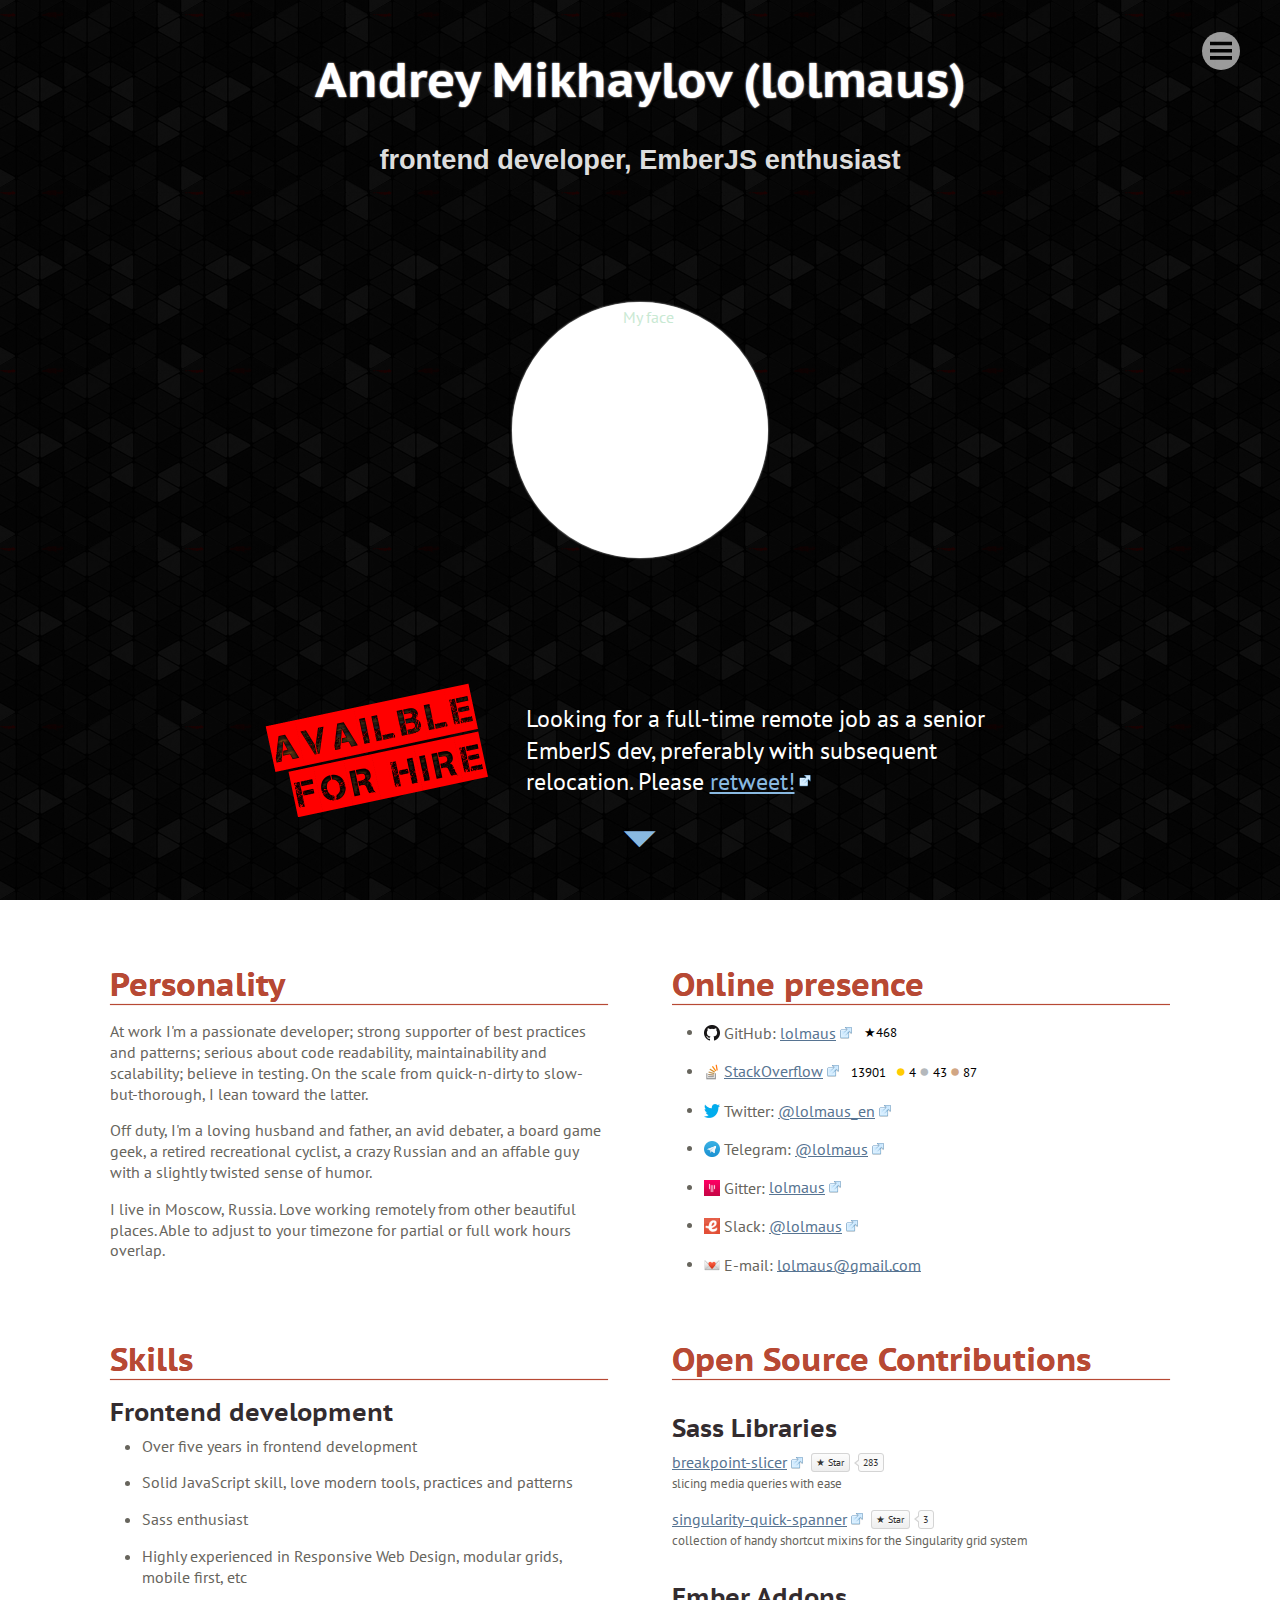
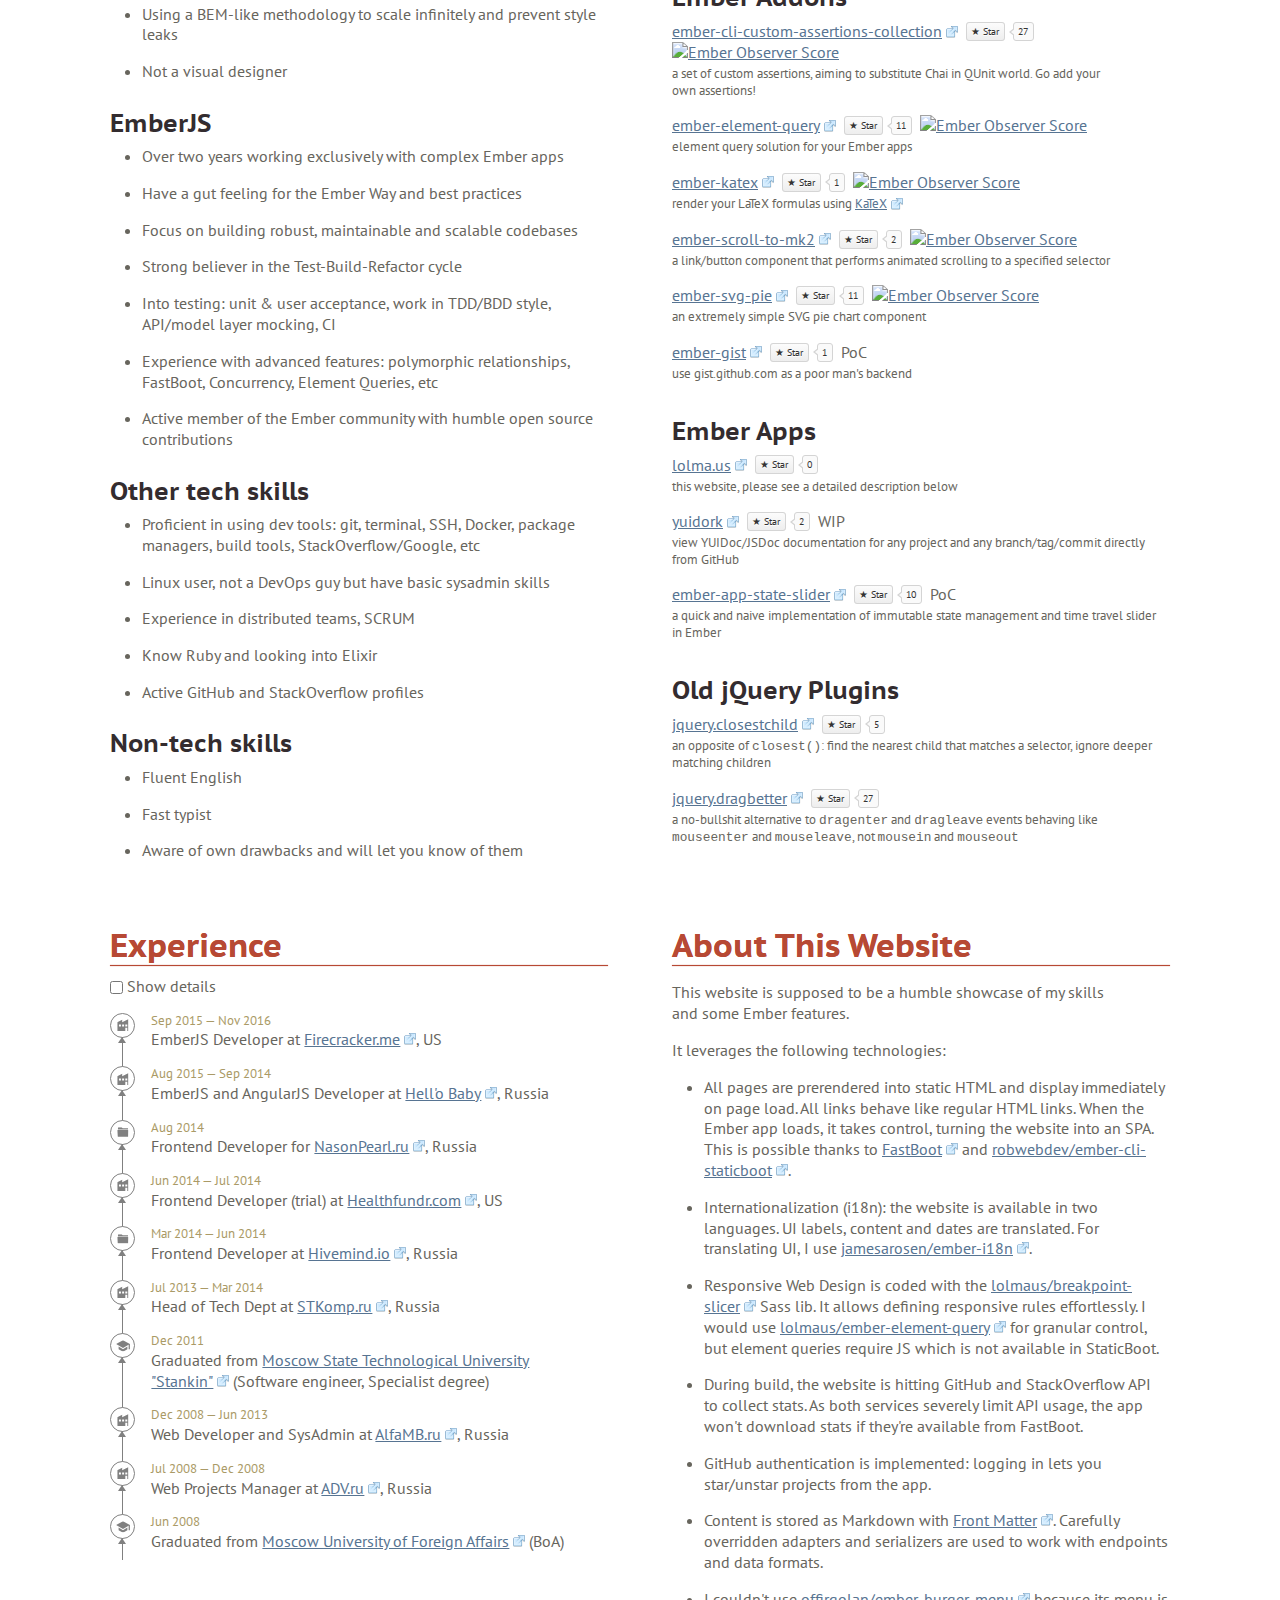
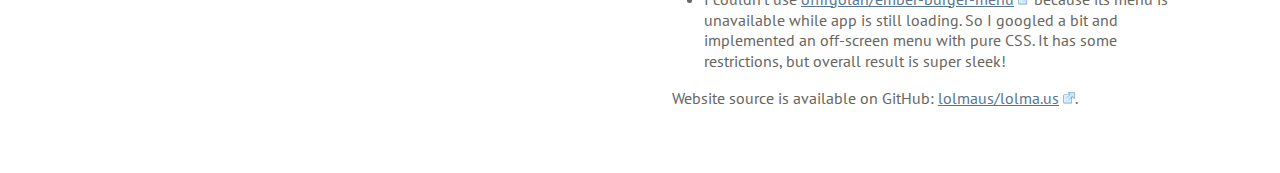
==== commit 3957722c: "deploy" ====
--- a/en/index.html
+++ b/en/index.html
@@ -7,7 +7,7 @@
     <meta name="viewport" content="width=device-width, initial-scale=1">
 
     
-<meta name="lolma-us/config/environment" content="%7B%22modulePrefix%22%3A%22lolma-us%22%2C%22podModulePrefix%22%3A%22lolma-us/pods%22%2C%22environment%22%3A%22production%22%2C%22rootURL%22%3A%22/%22%2C%22locationType%22%3A%22auto%22%2C%22envVars%22%3A%7B%22LMS_DEPLOY_TARGET%22%3A%22prod%22%2C%22LMS_GITHUB_CLIENT_ID%22%3A%224da52fd7973591d437ea%22%2C%22LMS_HOST%22%3A%22http%3A//lolma.us%22%2C%22LMS_GATEKEEPER_URL%22%3A%22https%3A//lolma-us-prod.herokuapp.com%22%7D%2C%22EmberENV%22%3A%7B%22FEATURES%22%3A%7B%7D%2C%22EXTEND_PROTOTYPES%22%3A%7B%22Date%22%3Afalse%7D%7D%2C%22APP%22%3A%7B%22name%22%3A%22lolma-us%22%2C%22version%22%3A%220.0.0+3dcfdfa4%22%7D%2C%22i18n%22%3A%7B%22defaultLocale%22%3A%22en%22%7D%2C%22fastboot%22%3A%7B%22hostWhitelist%22%3A%5B%22/%22%2C%22http%3A//127.0.0.1%3A8081%22%5D%7D%2C%22torii%22%3A%7B%22providers%22%3A%7B%22github-oauth2%22%3A%7B%22apiKey%22%3A%224da52fd7973591d437ea%22%2C%22scope%22%3A%22public_repo%22%7D%7D%7D%2C%22moment%22%3A%7B%22includeLocales%22%3A%5B%22ru%22%5D%7D%2C%22metricsAdapters%22%3A%5B%7B%22name%22%3A%22GoogleAnalytics%22%2C%22environments%22%3A%5B%22production%22%5D%2C%22config%22%3A%7B%22id%22%3A%22UA-77566978-1%22%7D%7D%5D%2C%22LMS_GITHUB_CLIENT_ID%22%3A%224da52fd7973591d437ea%22%2C%22LMS_HOST%22%3A%22http%3A//lolma.us%22%2C%22LMS_GATEKEEPER_URL%22%3A%22https%3A//lolma-us-prod.herokuapp.com%22%2C%22staticBoot%22%3A%7B%7D%2C%22exportApplicationGlobal%22%3Afalse%7D" />
+<meta name="lolma-us/config/environment" content="%7B%22modulePrefix%22%3A%22lolma-us%22%2C%22podModulePrefix%22%3A%22lolma-us/pods%22%2C%22environment%22%3A%22production%22%2C%22rootURL%22%3A%22/%22%2C%22locationType%22%3A%22auto%22%2C%22envVars%22%3A%7B%22LMS_DEPLOY_TARGET%22%3A%22prod%22%2C%22LMS_GITHUB_CLIENT_ID%22%3A%224da52fd7973591d437ea%22%2C%22LMS_HOST%22%3A%22http%3A//lolma.us%22%2C%22LMS_GATEKEEPER_URL%22%3A%22https%3A//lolma-us-prod.herokuapp.com%22%7D%2C%22EmberENV%22%3A%7B%22FEATURES%22%3A%7B%7D%2C%22EXTEND_PROTOTYPES%22%3A%7B%22Date%22%3Afalse%7D%7D%2C%22APP%22%3A%7B%22name%22%3A%22lolma-us%22%2C%22version%22%3A%220.0.0+681426eb%22%7D%2C%22i18n%22%3A%7B%22defaultLocale%22%3A%22en%22%7D%2C%22fastboot%22%3A%7B%22hostWhitelist%22%3A%5B%22/%22%2C%22http%3A//127.0.0.1%3A8081%22%5D%7D%2C%22torii%22%3A%7B%22providers%22%3A%7B%22github-oauth2%22%3A%7B%22apiKey%22%3A%224da52fd7973591d437ea%22%2C%22scope%22%3A%22public_repo%22%7D%7D%7D%2C%22moment%22%3A%7B%22includeLocales%22%3A%5B%22ru%22%5D%7D%2C%22metricsAdapters%22%3A%5B%7B%22name%22%3A%22GoogleAnalytics%22%2C%22environments%22%3A%5B%22production%22%5D%2C%22config%22%3A%7B%22id%22%3A%22UA-77566978-1%22%7D%7D%5D%2C%22LMS_GITHUB_CLIENT_ID%22%3A%224da52fd7973591d437ea%22%2C%22LMS_HOST%22%3A%22http%3A//lolma.us%22%2C%22LMS_GATEKEEPER_URL%22%3A%22https%3A//lolma-us-prod.herokuapp.com%22%2C%22staticBoot%22%3A%7B%7D%2C%22exportApplicationGlobal%22%3Afalse%7D" />
 <!-- EMBER_CLI_FASTBOOT_TITLE --><meta name="ember-cli-head-start">
 <title>lolmaus - Andrey Mikhaylov</title>
 
@@ -17,10 +17,11 @@
 
 
     <link rel="stylesheet" href="/assets/vendor-d41d8cd98f00b204e9800998ecf8427e.css" integrity="sha256-47DEQpj8HBSa+/TImW+5JCeuQeRkm5NMpJWZG3hSuFU= sha512-z4PhNX7vuL3xVChQ1m2AB9Yg5AULVxXcg/SpIdNs6c5H0NE8XYXysP+DGNKHfuwvY7kxvUdBeoGlODJ6+SfaPg==" >
-    <link rel="stylesheet" href="/assets/lolma-us-1ba51acff5b8c1e37f0d217a59ac05b5.css" integrity="sha256-t/6X7k4OFU26JFfaTMmuoDgnc+KmAhVrHa8S2QCMZtY= sha512-VXm1xJiGkMT+kmFqRD08vCx7RKJ69Oq4VbDoyWsZ/P6rTr5UNIVx1kDumNHKOfOuMN7RgWKcWPEQ/kdCuKcW8w==" >
+    <link rel="stylesheet" href="/assets/lolma-us-e02cff8489ef7aedb672d74f767c402e.css" integrity="sha256-8x3jibNmEE4xYIfgRhulkx1Jus8d9r8cnzvxwcEmKy4= sha512-N1MgdnAQ2R6ALksGPmY9akNRJgqCjGi87O3mr4xaia+Ib+WOpRRweYzRemvIX6JFodoxsE91nom23BRNezJXFA==" >
 
     
-  <link rel="apple-touch-icon" sizes="57x57" href="/apple-touch-icon-57x57-203b981bb19f1b67447e4f2ae61bb888.png">
+  <link rel="yandex-tableau-widget" href="/yandex-browser-manifest.json">
+<link rel="apple-touch-icon" sizes="57x57" href="/apple-touch-icon-57x57-203b981bb19f1b67447e4f2ae61bb888.png">
 <link rel="apple-touch-icon" sizes="60x60" href="/apple-touch-icon-60x60-340def3f0b4f5d26ac0b302e0b45fbad.png">
 <link rel="apple-touch-icon" sizes="72x72" href="/apple-touch-icon-72x72-39e286ef24b8e1b60a2ea5f7beb8a8fd.png">
 <link rel="apple-touch-icon" sizes="76x76" href="/apple-touch-icon-76x76-2a09f98b10eedeb0ed268fc91fcc15dc.png">
@@ -32,12 +33,11 @@
 <meta name="apple-mobile-web-app-capable" content="yes">
 <meta name="apple-mobile-web-app-status-bar-style" content="black-translucent">
 <meta name="apple-mobile-web-app-title">
-<link rel="yandex-tableau-widget" href="/yandex-browser-manifest.json">
+<link rel="icon" type="image/png" sizes="228x228" href="/coast-228x228-1c304007f9f5d528f5fdb07c833d75d5.png">
 <link rel="icon" type="image/png" sizes="32x32" href="/favicon-32x32-372781912de68a7cd1a532f2b337310e.png">
 <link rel="icon" type="image/png" sizes="192x192" href="/android-chrome-192x192-cf4c6430d9080e64393d403b561e58ed.png">
 <link rel="icon" type="image/png" sizes="16x16" href="/favicon-16x16-bd85ec88c96fc03ed69ef260cc3cdbe9.png">
 <link rel="shortcut icon" href="/favicon.ico">
-<link rel="icon" type="image/png" sizes="228x228" href="/coast-228x228-1c304007f9f5d528f5fdb07c833d75d5.png">
 <link rel="manifest" href="/manifest.json">
 <meta name="mobile-web-app-capable" content="yes">
 <meta name="theme-color" content="#fff">
@@ -57,7 +57,7 @@
 <link rel="apple-touch-startup-image" media="(device-width: 768px) and (device-height: 1024px) and (orientation: portrait) and (-webkit-device-pixel-ratio: 2)" href="/apple-touch-startup-image-1536x2008-bcaf6c1d863234d5458905e61c0e696a.png">
 </head>
   <body>
-    <div id="ember1604" class="ember-view"><div class="route-locale">
+    <div id="ember1882" class="ember-view"><div class="route-locale">
 
   <input id="route-locale-menuToggler" type="checkbox" class="route-locale-menuToggler">
 
@@ -81,7 +81,7 @@
         <span class="externalLink"></span>
       </a>
 
-      <a href="/ru" id="ember1619" class="route-locale-menu-item _locale localeSwitcher ember-view">Моя не понимать</a>
+      <a href="/ru" id="ember1912" class="route-locale-menu-item _locale localeSwitcher ember-view">Моя не понимать</a>
     </div>
   </div>
 
@@ -89,7 +89,7 @@
 
   <div class="route-locale-content">
     <div class="route-localeIndex">
-  <div id="ember1627" class="heroHeader ember-view"><div id="ember1630" class="secTion ember-view"><div class="secTion-inner heroHeader-inner">
+  <div id="ember1926" class="heroHeader ember-view"><div id="ember1931" class="secTion ember-view"><div class="secTion-inner heroHeader-inner">
   
   <div class="heroHeader-header">
     <h1 class="heroHeader-title h1">
@@ -115,7 +115,7 @@
       </div>
     </div>
 
-<a href="#content" id="ember1635" class="heroHeader-scrollTo scrollTo ember-view">        🞃
+<a href="#content" id="ember1940" class="heroHeader-scrollTo scrollTo ember-view">        🞃
 
 </a>  </div>
 
@@ -125,16 +125,16 @@
 
 <div id="content" class="route-localeIndex-cards secTion ember-view"><div class="secTion-inner route-localeIndex-cards-inner">
   
-    <div id="ember1650" class="route-localeIndex-card _personality markdownBlock ember-view">  <h2 class="markdownBlock-title -callout">
+    <div id="ember1969" class="route-localeIndex-card _personality markdownBlock ember-view">  <h2 class="markdownBlock-title -callout">
     Personality
   </h2>
 
-  <div id="ember1655" class="markdownBlock-body ember-view"><p>At work I'm a passionate developer; strong supporter of best practices and patterns; serious about code readability, maintainability and scalability; believe in testing. On the scale from quick-n-dirty to slow-but-thorough, I lean toward the latter.</p>
+  <div id="ember1979" class="markdownBlock-body ember-view"><p>At work I'm a passionate developer; strong supporter of best practices and patterns; serious about code readability, maintainability and scalability; believe in testing. On the scale from quick-n-dirty to slow-but-thorough, I lean toward the latter.</p>
 <p>Off duty, I'm a loving husband and father, an avid debater, a board game geek, a retired recreational cyclist, a crazy Russian and an affable guy with a slightly twisted sense of humor.</p>
 <p>I live in Moscow, Russia. Love working remotely from other beautiful places. Able to adjust to your timezone for partial or full work hours overlap.</p></div>
 </div>
 
-    <div id="ember1658" class="route-localeIndex-card _presence onlinePresence ember-view"><h2 class="onlinePresence-title -callout">
+    <div id="ember1984" class="route-localeIndex-card _presence onlinePresence ember-view"><h2 class="onlinePresence-title -callout">
   Online presence
 </h2>
 
@@ -148,7 +148,10 @@
 
     <a href="https://github.com/lolmaus">lolmaus</a>
 
-<!---->  </li>
+      <span class="onlinePresence-item-meta">
+        ★468
+      </span>
+  </li>
 
 
 
@@ -242,11 +245,11 @@
 
 </ul></div>
 
-    <div id="ember1659" class="route-localeIndex-card _skills markdownBlock ember-view">  <h2 class="markdownBlock-title -callout">
+    <div id="ember1985" class="route-localeIndex-card _skills markdownBlock ember-view">  <h2 class="markdownBlock-title -callout">
     Skills
   </h2>
 
-  <div id="ember1660" class="markdownBlock-body ember-view"><h4 id="frontenddevelopment">Frontend development</h4>
+  <div id="ember1986" class="markdownBlock-body ember-view"><h4 id="frontenddevelopment">Frontend development</h4>
 <ul>
 <li>Over five years in frontend development</li>
 <li>Solid JavaScript skill, love modern tools, practices and patterns</li>
@@ -281,7 +284,7 @@
 </ul></div>
 </div>
 
-    <div id="ember1663" class="route-localeIndex-card _projects proJects ember-view"><h2 class="proJects-title -callout">
+    <div id="ember1991" class="route-localeIndex-card _projects proJects ember-view"><h2 class="proJects-title -callout">
   Open Source Contributions
 </h2>
 
@@ -291,11 +294,11 @@
       Sass Libraries
     </h4>
 
-    <div id="ember1676" class="projectGroup ember-view">  <div id="ember1686" class="projectGroup-project proJect ember-view"><div class="proJect-meta">
+    <div id="ember2016" class="projectGroup ember-view">  <div id="ember2034" class="projectGroup-project proJect ember-view"><div class="proJect-meta">
 
   <a href="https://github.com/lolmaus/breakpoint-slicer">breakpoint-slicer</a>
 
-  <div id="ember1691" class="starButton ember-view"><div class="starButton-buttonWrapper">
+  <div id="ember2043" class="starButton ember-view"><div class="starButton-buttonWrapper">
 
   <a href="https://github.com/lolmaus/breakpoint-slicer" class="starButton-button  -no-icon">
     ★ Star
@@ -323,18 +326,21 @@
 
 
 
-<!----></div>
+  <span class="starButton-count">
+    283
+  </span>
+</div>
 
 <!---->
 <!----></div>
 
-  <div id="ember1694" class="proJect-description ember-view"><p>slicing media queries with ease</p></div>
-</div>
-  <div id="ember1696" class="projectGroup-project proJect ember-view"><div class="proJect-meta">
+  <div id="ember2046" class="proJect-description ember-view"><p>slicing media queries with ease</p></div>
+</div>
+  <div id="ember2048" class="projectGroup-project proJect ember-view"><div class="proJect-meta">
 
   <a href="https://github.com/lolmaus/singularity-quick-spanner">singularity-quick-spanner</a>
 
-  <div id="ember1697" class="starButton ember-view"><div class="starButton-buttonWrapper">
+  <div id="ember2049" class="starButton ember-view"><div class="starButton-buttonWrapper">
 
   <a href="https://github.com/lolmaus/singularity-quick-spanner" class="starButton-button  -no-icon">
     ★ Star
@@ -362,12 +368,15 @@
 
 
 
-<!----></div>
+  <span class="starButton-count">
+    3
+  </span>
+</div>
 
 <!---->
 <!----></div>
 
-  <div id="ember1700" class="proJect-description ember-view"><p>collection of handy shortcut mixins for the Singularity grid system</p></div>
+  <div id="ember2052" class="proJect-description ember-view"><p>collection of handy shortcut mixins for the Singularity grid system</p></div>
 </div>
 </div>
 
@@ -377,11 +386,11 @@
       Ember Addons
     </h4>
 
-    <div id="ember1701" class="projectGroup ember-view">  <div id="ember1703" class="projectGroup-project proJect ember-view"><div class="proJect-meta">
+    <div id="ember2053" class="projectGroup ember-view">  <div id="ember2055" class="projectGroup-project proJect ember-view"><div class="proJect-meta">
 
   <a href="https://github.com/lolmaus/ember-cli-custom-assertions-collection">ember-cli-custom-assertions-collection</a>
 
-  <div id="ember1704" class="starButton ember-view"><div class="starButton-buttonWrapper">
+  <div id="ember2056" class="starButton ember-view"><div class="starButton-buttonWrapper">
 
   <a href="https://github.com/lolmaus/ember-cli-custom-assertions-collection" class="starButton-button  -no-icon">
     ★ Star
@@ -409,7 +418,10 @@
 
 
 
-<!----></div>
+  <span class="starButton-count">
+    27
+  </span>
+</div>
 
     <a href="https://emberobserver.com/addons/ember-cli-custom-assertions-collection" class="-no-icon">
       <img src="https://emberobserver.com/badges/ember-cli-custom-assertions-collection.svg" alt="Ember Observer Score">
@@ -417,13 +429,13 @@
 
 <!----></div>
 
-  <div id="ember1707" class="proJect-description ember-view"><p>a set of custom assertions, aiming to substitute Chai in QUnit world. Go add your own assertions!</p></div>
-</div>
-  <div id="ember1709" class="projectGroup-project proJect ember-view"><div class="proJect-meta">
+  <div id="ember2059" class="proJect-description ember-view"><p>a set of custom assertions, aiming to substitute Chai in QUnit world. Go add your own assertions!</p></div>
+</div>
+  <div id="ember2061" class="projectGroup-project proJect ember-view"><div class="proJect-meta">
 
   <a href="https://github.com/lolmaus/ember-element-query">ember-element-query</a>
 
-  <div id="ember1710" class="starButton ember-view"><div class="starButton-buttonWrapper">
+  <div id="ember2062" class="starButton ember-view"><div class="starButton-buttonWrapper">
 
   <a href="https://github.com/lolmaus/ember-element-query" class="starButton-button  -no-icon">
     ★ Star
@@ -451,7 +463,10 @@
 
 
 
-<!----></div>
+  <span class="starButton-count">
+    11
+  </span>
+</div>
 
     <a href="https://emberobserver.com/addons/ember-element-query" class="-no-icon">
       <img src="https://emberobserver.com/badges/ember-element-query.svg" alt="Ember Observer Score">
@@ -459,13 +474,13 @@
 
 <!----></div>
 
-  <div id="ember1713" class="proJect-description ember-view"><p>element query solution for your Ember apps</p></div>
-</div>
-  <div id="ember1715" class="projectGroup-project proJect ember-view"><div class="proJect-meta">
+  <div id="ember2065" class="proJect-description ember-view"><p>element query solution for your Ember apps</p></div>
+</div>
+  <div id="ember2067" class="projectGroup-project proJect ember-view"><div class="proJect-meta">
 
   <a href="https://github.com/firecracker/ember-katex">ember-katex</a>
 
-  <div id="ember1716" class="starButton ember-view"><div class="starButton-buttonWrapper">
+  <div id="ember2068" class="starButton ember-view"><div class="starButton-buttonWrapper">
 
   <a href="https://github.com/firecracker/ember-katex" class="starButton-button  -no-icon">
     ★ Star
@@ -493,7 +508,10 @@
 
 
 
-<!----></div>
+  <span class="starButton-count">
+    1
+  </span>
+</div>
 
     <a href="https://emberobserver.com/addons/ember-katex" class="-no-icon">
       <img src="https://emberobserver.com/badges/ember-katex.svg" alt="Ember Observer Score">
@@ -501,13 +519,13 @@
 
 <!----></div>
 
-  <div id="ember1719" class="proJect-description ember-view"><p>render your LaTeX formulas using <a href='https://github.com/Khan/KaTeX'>KaTeX</a></p></div>
-</div>
-  <div id="ember1721" class="projectGroup-project proJect ember-view"><div class="proJect-meta">
+  <div id="ember2071" class="proJect-description ember-view"><p>render your LaTeX formulas using <a href='https://github.com/Khan/KaTeX'>KaTeX</a></p></div>
+</div>
+  <div id="ember2073" class="projectGroup-project proJect ember-view"><div class="proJect-meta">
 
   <a href="https://github.com/lolmaus/ember-scroll-to-mk2">ember-scroll-to-mk2</a>
 
-  <div id="ember1722" class="starButton ember-view"><div class="starButton-buttonWrapper">
+  <div id="ember2074" class="starButton ember-view"><div class="starButton-buttonWrapper">
 
   <a href="https://github.com/lolmaus/ember-scroll-to-mk2" class="starButton-button  -no-icon">
     ★ Star
@@ -535,7 +553,10 @@
 
 
 
-<!----></div>
+  <span class="starButton-count">
+    2
+  </span>
+</div>
 
     <a href="https://emberobserver.com/addons/ember-scroll-to-mk2" class="-no-icon">
       <img src="https://emberobserver.com/badges/ember-scroll-to-mk2.svg" alt="Ember Observer Score">
@@ -543,13 +564,13 @@
 
 <!----></div>
 
-  <div id="ember1725" class="proJect-description ember-view"><p>a link/button component that performs animated scrolling to a specified selector</p></div>
-</div>
-  <div id="ember1727" class="projectGroup-project proJect ember-view"><div class="proJect-meta">
+  <div id="ember2077" class="proJect-description ember-view"><p>a link/button component that performs animated scrolling to a specified selector</p></div>
+</div>
+  <div id="ember2079" class="projectGroup-project proJect ember-view"><div class="proJect-meta">
 
   <a href="https://github.com/lolmaus/ember-svg-pie">ember-svg-pie</a>
 
-  <div id="ember1728" class="starButton ember-view"><div class="starButton-buttonWrapper">
+  <div id="ember2080" class="starButton ember-view"><div class="starButton-buttonWrapper">
 
   <a href="https://github.com/lolmaus/ember-svg-pie" class="starButton-button  -no-icon">
     ★ Star
@@ -577,7 +598,10 @@
 
 
 
-<!----></div>
+  <span class="starButton-count">
+    11
+  </span>
+</div>
 
     <a href="https://emberobserver.com/addons/ember-svg-pie" class="-no-icon">
       <img src="https://emberobserver.com/badges/ember-svg-pie.svg" alt="Ember Observer Score">
@@ -585,13 +609,13 @@
 
 <!----></div>
 
-  <div id="ember1731" class="proJect-description ember-view"><p>an extremely simple SVG pie chart component</p></div>
-</div>
-  <div id="ember1733" class="projectGroup-project proJect ember-view"><div class="proJect-meta">
+  <div id="ember2083" class="proJect-description ember-view"><p>an extremely simple SVG pie chart component</p></div>
+</div>
+  <div id="ember2085" class="projectGroup-project proJect ember-view"><div class="proJect-meta">
 
   <a href="https://github.com/lolmaus/ember-gist">ember-gist</a>
 
-  <div id="ember1734" class="starButton ember-view"><div class="starButton-buttonWrapper">
+  <div id="ember2086" class="starButton ember-view"><div class="starButton-buttonWrapper">
 
   <a href="https://github.com/lolmaus/ember-gist" class="starButton-button  -no-icon">
     ★ Star
@@ -619,7 +643,10 @@
 
 
 
-<!----></div>
+  <span class="starButton-count">
+    1
+  </span>
+</div>
 
 <!---->
     <span class="proJect-status -3">
@@ -627,7 +654,7 @@
     </span>
 </div>
 
-  <div id="ember1737" class="proJect-description ember-view"><p>use gist.github.com as a poor man's backend</p></div>
+  <div id="ember2089" class="proJect-description ember-view"><p>use gist.github.com as a poor man's backend</p></div>
 </div>
 </div>
 
@@ -636,11 +663,11 @@
       Ember Apps
     </h4>
 
-    <div id="ember1738" class="projectGroup ember-view">  <div id="ember1740" class="projectGroup-project proJect ember-view"><div class="proJect-meta">
+    <div id="ember2090" class="projectGroup ember-view">  <div id="ember2092" class="projectGroup-project proJect ember-view"><div class="proJect-meta">
 
   <a href="https://github.com/lolmaus/lolma.us">lolma.us</a>
 
-  <div id="ember1741" class="starButton ember-view"><div class="starButton-buttonWrapper">
+  <div id="ember2093" class="starButton ember-view"><div class="starButton-buttonWrapper">
 
   <a href="https://github.com/lolmaus/lolma.us" class="starButton-button  -no-icon">
     ★ Star
@@ -668,18 +695,21 @@
 
 
 
-<!----></div>
+  <span class="starButton-count">
+    0
+  </span>
+</div>
 
 <!---->
 <!----></div>
 
-  <div id="ember1744" class="proJect-description ember-view"><p>this website, please see a detailed description below</p></div>
-</div>
-  <div id="ember1746" class="projectGroup-project proJect ember-view"><div class="proJect-meta">
+  <div id="ember2096" class="proJect-description ember-view"><p>this website, please see a detailed description below</p></div>
+</div>
+  <div id="ember2098" class="projectGroup-project proJect ember-view"><div class="proJect-meta">
 
   <a href="https://github.com/lolmaus/yuidork">yuidork</a>
 
-  <div id="ember1747" class="starButton ember-view"><div class="starButton-buttonWrapper">
+  <div id="ember2099" class="starButton ember-view"><div class="starButton-buttonWrapper">
 
   <a href="https://github.com/lolmaus/yuidork" class="starButton-button  -no-icon">
     ★ Star
@@ -707,7 +737,10 @@
 
 
 
-<!----></div>
+  <span class="starButton-count">
+    2
+  </span>
+</div>
 
 <!---->
     <span class="proJect-status -2">
@@ -715,13 +748,13 @@
     </span>
 </div>
 
-  <div id="ember1750" class="proJect-description ember-view"><p>view YUIDoc/JSDoc documentation for any project and any branch/tag/commit directly from GitHub</p></div>
-</div>
-  <div id="ember1752" class="projectGroup-project proJect ember-view"><div class="proJect-meta">
+  <div id="ember2102" class="proJect-description ember-view"><p>view YUIDoc/JSDoc documentation for any project and any branch/tag/commit directly from GitHub</p></div>
+</div>
+  <div id="ember2104" class="projectGroup-project proJect ember-view"><div class="proJect-meta">
 
   <a href="https://github.com/lolmaus/ember-app-state-slider">ember-app-state-slider</a>
 
-  <div id="ember1753" class="starButton ember-view"><div class="starButton-buttonWrapper">
+  <div id="ember2105" class="starButton ember-view"><div class="starButton-buttonWrapper">
 
   <a href="https://github.com/lolmaus/ember-app-state-slider" class="starButton-button  -no-icon">
     ★ Star
@@ -749,7 +782,10 @@
 
 
 
-<!----></div>
+  <span class="starButton-count">
+    10
+  </span>
+</div>
 
 <!---->
     <span class="proJect-status -3">
@@ -757,7 +793,7 @@
     </span>
 </div>
 
-  <div id="ember1756" class="proJect-description ember-view"><p>a quick and naive implementation of immutable state management and time travel slider in Ember</p></div>
+  <div id="ember2108" class="proJect-description ember-view"><p>a quick and naive implementation of immutable state management and time travel slider in Ember</p></div>
 </div>
 </div>
 
@@ -768,11 +804,11 @@
       Old jQuery Plugins
     </h4>
 
-    <div id="ember1757" class="projectGroup ember-view">  <div id="ember1759" class="projectGroup-project proJect ember-view"><div class="proJect-meta">
+    <div id="ember2109" class="projectGroup ember-view">  <div id="ember2111" class="projectGroup-project proJect ember-view"><div class="proJect-meta">
 
   <a href="https://github.com/lolmaus/jquery.closestchild">jquery.closestchild</a>
 
-  <div id="ember1760" class="starButton ember-view"><div class="starButton-buttonWrapper">
+  <div id="ember2112" class="starButton ember-view"><div class="starButton-buttonWrapper">
 
   <a href="https://github.com/lolmaus/jquery.closestchild" class="starButton-button  -no-icon">
     ★ Star
@@ -800,18 +836,21 @@
 
 
 
-<!----></div>
+  <span class="starButton-count">
+    5
+  </span>
+</div>
 
 <!---->
 <!----></div>
 
-  <div id="ember1763" class="proJect-description ember-view"><p>an opposite of <code>closest()</code>: find the nearest child that matches a selector, ignore deeper matching children</p></div>
-</div>
-  <div id="ember1765" class="projectGroup-project proJect ember-view"><div class="proJect-meta">
+  <div id="ember2115" class="proJect-description ember-view"><p>an opposite of <code>closest()</code>: find the nearest child that matches a selector, ignore deeper matching children</p></div>
+</div>
+  <div id="ember2117" class="projectGroup-project proJect ember-view"><div class="proJect-meta">
 
   <a href="https://github.com/lolmaus/jquery.dragbetter">jquery.dragbetter</a>
 
-  <div id="ember1766" class="starButton ember-view"><div class="starButton-buttonWrapper">
+  <div id="ember2118" class="starButton ember-view"><div class="starButton-buttonWrapper">
 
   <a href="https://github.com/lolmaus/jquery.dragbetter" class="starButton-button  -no-icon">
     ★ Star
@@ -839,233 +878,268 @@
 
 
 
-<!----></div>
+  <span class="starButton-count">
+    27
+  </span>
+</div>
 
 <!---->
 <!----></div>
 
-  <div id="ember1769" class="proJect-description ember-view"><p>a no-bullshit alternative to <code>dragenter</code> and <code>dragleave</code> events behaving like <code>mouseenter</code> and <code>mouseleave</code>, not <code>mousein</code> and <code>mouseout</code></p></div>
-</div>
-</div>
-
-</div>
-
-    <div id="ember1772" class="route-localeIndex-card _timeline timeLine ember-view"><h2 class="timeLine-title -callout">
+  <div id="ember2121" class="proJect-description ember-view"><p>a no-bullshit alternative to <code>dragenter</code> and <code>dragleave</code> events behaving like <code>mouseenter</code> and <code>mouseleave</code>, not <code>mousein</code> and <code>mouseout</code></p></div>
+</div>
+</div>
+
+</div>
+
+    <div id="ember2126" class="route-localeIndex-card _timeline timeLine ember-view"><h2 class="timeLine-title -callout">
   Experience
 </h2>
 
+
+
+<input type="checkbox" id="m6ex4" class="timeLine-showDetails">
+<label for="m6ex4">
+  Show details
+</label>
+
+
+
 <div class="timeLine-list">
+
 
     <div class="timeLine-item">
       <div class="timeLine-item-icon">
-        <span class="timeLine-item-icon-icon">📅</span>
+          <svg height="30.433" viewBox="0 0 291 301" width="29.378" xmlns="http://www.w3.org/2000/svg" shape-rendering="geometricPrecision" text-rendering="geometricPrecision" image-rendering="optimizeQuality" fill-rule="evenodd" clip-rule="evenodd" class="timeLine-item-icon-icon _job"><path class="fil0" d="M0 301h204v-84h50v84h37L289 0 124 78l2-59L0 82v219zm43-160h50v49H43v-49zm81 0h49v49h-49v-49zm80 0h50v49h-50v-49z"/></svg>
+      </div>
+
+      <div class="timeLine-item-info">
+        <div class="timeLine-item-date">
+            Sep 2015
+
+            —
+            Nov 2016
+        </div>
+
+        <div id="ember2144" class="timeLine-item-name ember-view"><p>EmberJS Developer at <a href='http://firecracker.me'>Firecracker.me</a>, US</p></div>
+
+          <div id="ember2145" class="timeLine-item-desc ember-view"><p>My best adventure so far! The team was like a family. You should contact them for a reference.</p>
+<ul>
+<li>EmberJS/frontend development.</li>
+<li>Unit and user acceptance testing.</li>
+<li>API/model layer mocking with Mirage.</li>
+<li>Designing conventions, project structure and code style.</li>
+<li>Took part in API design.</li>
+<li>Heavy HTML/CSS development with Sass.</li>
+<li>Designing CSS methodology to scale infinitely and prevent leaks.</li>
+<li>Second tier of tech support.</li>
+</ul></div>
+      </div>
+    </div>
+
+
+    <div class="timeLine-item">
+      <div class="timeLine-item-icon">
+          <svg height="30.433" viewBox="0 0 291 301" width="29.378" xmlns="http://www.w3.org/2000/svg" shape-rendering="geometricPrecision" text-rendering="geometricPrecision" image-rendering="optimizeQuality" fill-rule="evenodd" clip-rule="evenodd" class="timeLine-item-icon-icon _job"><path class="fil0" d="M0 301h204v-84h50v84h37L289 0 124 78l2-59L0 82v219zm43-160h50v49H43v-49zm81 0h49v49h-49v-49zm80 0h50v49h-50v-49z"/></svg>
+      </div>
+
+      <div class="timeLine-item-info">
+        <div class="timeLine-item-date">
+            Aug 2015
+
+            —
+            Sep 2014
+        </div>
+
+        <div id="ember2147" class="timeLine-item-name ember-view"><p>EmberJS and AngularJS Developer at <a href='http://hell-o-baby.com'>Hell'o Baby</a>, Russia</p></div>
+
+          <div id="ember2148" class="timeLine-item-desc ember-view"><p>The flagship product of Hell'o Baby was originally implemented in Backbone, I led it's reimplementation from scratch in Angular. I did frontend developer myself and managed outstaffed devs.</p>
+<p>I leveraged Ember to implement the company's internal admin panel. In its core was a builder of high-level database requests. A sophisticated form was generated dynamically according to a structure determined by the backend.</p>
+<p>The resulting data selections were presented as various graphs built with <a href="http://www.highcharts.com/demo">Highcharts</a> for analytics.</p>
+<p>The admin panel also offered an email builder — for both newsletters and individual messages. All email templates were rendered live into a thumbnail gallery. The gallery could be filtered.</p>
+<p>Hell'o Baby homepage contains complex canvas animations, designed by company's artists. In order to keep performance stable, I had to orchestrate animations, so that only currently visible animations were playing. Animations that appeared nearby were synchronized.</p></div>
+      </div>
+    </div>
+
+
+    <div class="timeLine-item">
+      <div class="timeLine-item-icon">
+          <svg xmlns="http://www.w3.org/2000/svg" height="320.03" viewBox="0 0 384.00604 320.03033" width="384.006" class="timeLine-item-icon-icon _project"><path d="M366.073 96.03h-348.2c-17.7 0-18.6 9.2-17.6 20.5l13 183c.9 11.2 3.5 20.5 21.1 20.5h316.2c18 0 20.1-9.2 21.1-20.5l12.1-185.3c.9-11.2 0-18.2-17.7-18.2zM362.173 47.33c-.5-12.4-4.5-15.3-15.1-15.3h-143.2c-21.8 0-24.4.3-40.9-17.4-13.7-14.8-8.3-14.6-36.6-14.6h-75.3c-17.4 0-23.6-1.5-25.2 16.6-1.5 16.7-5 57.2-5.5 63.4h343.4l-1.6-32.7z"/></svg>
+      </div>
+
+      <div class="timeLine-item-info">
+        <div class="timeLine-item-date">
+            Aug 2014
+
+<!---->        </div>
+
+        <div id="ember2150" class="timeLine-item-name ember-view"><p>Frontend Developer for <a href='https://nasonpearl.ru'>NasonPearl.ru</a>, Russia</p></div>
+
+          <div id="ember2151" class="timeLine-item-desc ember-view"><p>Implemented the frontend for the online jewelry store NasonPearl.</p></div>
+      </div>
+    </div>
+
+
+    <div class="timeLine-item">
+      <div class="timeLine-item-icon">
+          <svg height="30.433" viewBox="0 0 291 301" width="29.378" xmlns="http://www.w3.org/2000/svg" shape-rendering="geometricPrecision" text-rendering="geometricPrecision" image-rendering="optimizeQuality" fill-rule="evenodd" clip-rule="evenodd" class="timeLine-item-icon-icon _job"><path class="fil0" d="M0 301h204v-84h50v84h37L289 0 124 78l2-59L0 82v219zm43-160h50v49H43v-49zm81 0h49v49h-49v-49zm80 0h50v49h-50v-49z"/></svg>
+      </div>
+
+      <div class="timeLine-item-info">
+        <div class="timeLine-item-date">
+            Jun 2014
+
+            —
+            Jul 2014
+        </div>
+
+        <div id="ember2153" class="timeLine-item-name ember-view"><p>Frontend Developer (trial) at <a href='https://healthfundr.com'>Healthfundr.com</a>, US</p></div>
+
+          <div id="ember2154" class="timeLine-item-desc ember-view"><p>I was hired as an experienced frontend dev, yet what team really needed was a CakePHP dev with some Bootstrap knowledge.</p>
+<p>For me it was a step back, so we mutually agreed to part ways.</p></div>
+      </div>
+    </div>
+
+
+    <div class="timeLine-item">
+      <div class="timeLine-item-icon">
+          <svg xmlns="http://www.w3.org/2000/svg" height="320.03" viewBox="0 0 384.00604 320.03033" width="384.006" class="timeLine-item-icon-icon _project"><path d="M366.073 96.03h-348.2c-17.7 0-18.6 9.2-17.6 20.5l13 183c.9 11.2 3.5 20.5 21.1 20.5h316.2c18 0 20.1-9.2 21.1-20.5l12.1-185.3c.9-11.2 0-18.2-17.7-18.2zM362.173 47.33c-.5-12.4-4.5-15.3-15.1-15.3h-143.2c-21.8 0-24.4.3-40.9-17.4-13.7-14.8-8.3-14.6-36.6-14.6h-75.3c-17.4 0-23.6-1.5-25.2 16.6-1.5 16.7-5 57.2-5.5 63.4h343.4l-1.6-32.7z"/></svg>
+      </div>
+
+      <div class="timeLine-item-info">
+        <div class="timeLine-item-date">
+            Mar 2014
+
+            —
+            Jun 2014
+        </div>
+
+        <div id="ember2156" class="timeLine-item-name ember-view"><p>Frontend Developer at <a href='http://hivemindunit.github.io/hivemind-frontend-prototype/settings/domains/categories2/'>Hivemind.io</a>, Russia</p></div>
+
+          <div id="ember2157" class="timeLine-item-desc ember-view"><ul>
+<li>Prototyping the UI (linked above).</li>
+<li>Building the frontend.</li>
+<li>Working against a Rails API.</li>
+</ul>
+<p>The MVP was complete, yet the project did not launch due to non-technical reasons.</p></div>
+      </div>
+    </div>
+
+
+    <div class="timeLine-item">
+      <div class="timeLine-item-icon">
+          <svg height="30.433" viewBox="0 0 291 301" width="29.378" xmlns="http://www.w3.org/2000/svg" shape-rendering="geometricPrecision" text-rendering="geometricPrecision" image-rendering="optimizeQuality" fill-rule="evenodd" clip-rule="evenodd" class="timeLine-item-icon-icon _job"><path class="fil0" d="M0 301h204v-84h50v84h37L289 0 124 78l2-59L0 82v219zm43-160h50v49H43v-49zm81 0h49v49h-49v-49zm80 0h50v49h-50v-49z"/></svg>
+      </div>
+
+      <div class="timeLine-item-info">
+        <div class="timeLine-item-date">
+            Jul 2013
+
+            —
+            Mar 2014
+        </div>
+
+        <div id="ember2159" class="timeLine-item-name ember-view"><p>Head of Tech Dept at <a href='http://stkomp.ru/'>STKomp.ru</a>, Russia</p></div>
+
+          <div id="ember2160" class="timeLine-item-desc ember-view"><ul>
+<li>Managing company's IT infrastructure.</li>
+<li>Building and maintaining company's website.</li>
+</ul></div>
+      </div>
+    </div>
+
+
+    <div class="timeLine-item">
+      <div class="timeLine-item-icon">
+          <svg xmlns="http://www.w3.org/2000/svg" version="1" viewBox="0 0 22 18" width="22" height="18" class="timeLine-item-icon-icon _education"><path d="M22 6L11 0 0 6l11 6z"/><path d="M4 14.2l7 3.8 7-3.8V9.8L11 14 4 9.8zM20 6h2v8h-2z"/></svg>
+      </div>
+
+      <div class="timeLine-item-info">
+        <div class="timeLine-item-date">
+            Dec 2011
+
+<!---->        </div>
+
+        <div id="ember2162" class="timeLine-item-name ember-view"><p>Graduated from <a href='http://stankin.ru/en/education/faculty-of-computer-science-and-control-systems/'>Moscow State Technological University "Stankin"</a> (Software engineer, Specialist degree)</p></div>
+
+<!---->      </div>
+    </div>
+
+
+    <div class="timeLine-item">
+      <div class="timeLine-item-icon">
+          <svg height="30.433" viewBox="0 0 291 301" width="29.378" xmlns="http://www.w3.org/2000/svg" shape-rendering="geometricPrecision" text-rendering="geometricPrecision" image-rendering="optimizeQuality" fill-rule="evenodd" clip-rule="evenodd" class="timeLine-item-icon-icon _job"><path class="fil0" d="M0 301h204v-84h50v84h37L289 0 124 78l2-59L0 82v219zm43-160h50v49H43v-49zm81 0h49v49h-49v-49zm80 0h50v49h-50v-49z"/></svg>
+      </div>
+
+      <div class="timeLine-item-info">
+        <div class="timeLine-item-date">
+            Dec 2008
+
+            —
+            Jun 2013
+        </div>
+
+        <div id="ember2164" class="timeLine-item-name ember-view"><p>Web Developer and SysAdmin at <a href='http://alfamb.ru/'>AlfaMB.ru</a>, Russia</p></div>
+
+          <div id="ember2165" class="timeLine-item-desc ember-view"><ul>
+<li>Administrating company's network and servers.</li>
+<li>Building and maintaining company's website.</li>
+</ul></div>
+      </div>
+    </div>
+
+
+    <div class="timeLine-item">
+      <div class="timeLine-item-icon">
+          <svg height="30.433" viewBox="0 0 291 301" width="29.378" xmlns="http://www.w3.org/2000/svg" shape-rendering="geometricPrecision" text-rendering="geometricPrecision" image-rendering="optimizeQuality" fill-rule="evenodd" clip-rule="evenodd" class="timeLine-item-icon-icon _job"><path class="fil0" d="M0 301h204v-84h50v84h37L289 0 124 78l2-59L0 82v219zm43-160h50v49H43v-49zm81 0h49v49h-49v-49zm80 0h50v49h-50v-49z"/></svg>
+      </div>
+
+      <div class="timeLine-item-info">
+        <div class="timeLine-item-date">
+            Jul 2008
+
+            —
+            Dec 2008
+        </div>
+
+        <div id="ember2167" class="timeLine-item-name ember-view"><p>Web Projects Manager at <a href='https://adv.ru/english/'>ADV.ru</a>, Russia</p></div>
+
+          <div id="ember2168" class="timeLine-item-desc ember-view"><p>I was a manager in the department of supporting and extending existing projects.</p>
+<p>My duties included:</p>
+<ul>
+<li>communicating with clients,</li>
+<li>estimating time and cost of implementing new features,</li>
+<li>breaking the features into assignable tasks,</li>
+<li>distributing tasks among visual designers, HTML/CSS coders, frontend and backend devopers,</li>
+<li>controlling deadlines and quality.</li>
+</ul></div>
+      </div>
+    </div>
+
+
+    <div class="timeLine-item">
+      <div class="timeLine-item-icon">
+          <svg xmlns="http://www.w3.org/2000/svg" version="1" viewBox="0 0 22 18" width="22" height="18" class="timeLine-item-icon-icon _education"><path d="M22 6L11 0 0 6l11 6z"/><path d="M4 14.2l7 3.8 7-3.8V9.8L11 14 4 9.8zM20 6h2v8h-2z"/></svg>
       </div>
 
       <div class="timeLine-item-info">
         <div class="timeLine-item-date">
             Jun 2008
 
-<!---->
 <!---->        </div>
 
-        <div id="ember1782" class="timeLine-item-name ember-view"><p>Graduated from <a href='http://english.mgimo.ru/'>Moscow University of Foreign Affairs</a> (BoA)</p></div>
-      </div>
-    </div>
-
-
-    <div class="timeLine-item">
-      <div class="timeLine-item-icon">
-        <span class="timeLine-item-icon-icon">📅</span>
-      </div>
-
-      <div class="timeLine-item-info">
-        <div class="timeLine-item-date">
-            Jul 2008
-
-            →
-
-            Dec 2008
-        </div>
-
-        <div id="ember1784" class="timeLine-item-name ember-view"><p>Web Projects Manager at <a href='https://adv.ru/english/'>ADV.ru</a>, Russia</p></div>
-      </div>
-    </div>
-
-
-    <div class="timeLine-item">
-      <div class="timeLine-item-icon">
-        <span class="timeLine-item-icon-icon">📅</span>
-      </div>
-
-      <div class="timeLine-item-info">
-        <div class="timeLine-item-date">
-            Dec 2008
-
-            →
-
-            Jun 2013
-        </div>
-
-        <div id="ember1786" class="timeLine-item-name ember-view"><p>Web Developer and SysAdmin at <a href='http://alfamb.ru/'>AlfaMB.ru</a>, Russia</p></div>
-      </div>
-    </div>
-
-
-    <div class="timeLine-item">
-      <div class="timeLine-item-icon">
-        <span class="timeLine-item-icon-icon">📅</span>
-      </div>
-
-      <div class="timeLine-item-info">
-        <div class="timeLine-item-date">
-            Dec 2011
-
-<!---->
-<!---->        </div>
-
-        <div id="ember1788" class="timeLine-item-name ember-view"><p>Graduated from <a href='http://stankin.ru/en/education/faculty-of-computer-science-and-control-systems/'>Moscow State Technological University "Stankin"</a> (Software engineer)</p></div>
-      </div>
-    </div>
-
-
-    <div class="timeLine-item">
-      <div class="timeLine-item-icon">
-        <span class="timeLine-item-icon-icon">📅</span>
-      </div>
-
-      <div class="timeLine-item-info">
-        <div class="timeLine-item-date">
-            Jul 2013
-
-            →
-
-            Mar 2014
-        </div>
-
-        <div id="ember1790" class="timeLine-item-name ember-view"><p>Head of Tech Dept at <a href='http://stkomp.ru/'>STKomp.ru</a>, Russia</p></div>
-      </div>
-    </div>
-
-
-    <div class="timeLine-item">
-      <div class="timeLine-item-icon">
-        <span class="timeLine-item-icon-icon">📅</span>
-      </div>
-
-      <div class="timeLine-item-info">
-        <div class="timeLine-item-date">
-            Mar 2014
-
-            →
-
-            Jun 2014
-        </div>
-
-        <div id="ember1792" class="timeLine-item-name ember-view"><p>Frontend Developer at <a href='http://hivemindunit.github.io/hivemind-frontend-prototype/settings/domains/categories2/'>Hivemind.io</a>, Russia</p></div>
-      </div>
-    </div>
-
-
-    <div class="timeLine-item">
-      <div class="timeLine-item-icon">
-        <span class="timeLine-item-icon-icon">📅</span>
-      </div>
-
-      <div class="timeLine-item-info">
-        <div class="timeLine-item-date">
-            Jun 2014
-
-            →
-
-            Jul 2014
-        </div>
-
-        <div id="ember1794" class="timeLine-item-name ember-view"><p>Frontend Developer (trial) at <a href='https://healthfundr.com'>Healthfundr.com</a>, US</p></div>
-      </div>
-    </div>
-
-
-    <div class="timeLine-item">
-      <div class="timeLine-item-icon">
-        <span class="timeLine-item-icon-icon">📅</span>
-      </div>
-
-      <div class="timeLine-item-info">
-        <div class="timeLine-item-date">
-            Jul 2014
-
-            →
-
-            Aug 2014
-        </div>
-
-        <div id="ember1796" class="timeLine-item-name ember-view"><p>Frontend Developer (trial) at <a href='http://mipt.co/'>MIPT.co</a>, US/Russia</p></div>
-      </div>
-    </div>
-
-
-    <div class="timeLine-item">
-      <div class="timeLine-item-icon">
-        <span class="timeLine-item-icon-icon">📅</span>
-      </div>
-
-      <div class="timeLine-item-info">
-        <div class="timeLine-item-date">
-            Sep 2014
-
-            →
-
-            Aug 2015
-        </div>
-
-        <div id="ember1798" class="timeLine-item-name ember-view"><p>EmberJS Developer at <a href='http://hell-o-baby.com'>Hell'o Baby</a>, Russia</p></div>
-      </div>
-    </div>
-
-
-    <div class="timeLine-item">
-      <div class="timeLine-item-icon">
-        <span class="timeLine-item-icon-icon">📅</span>
-      </div>
-
-      <div class="timeLine-item-info">
-        <div class="timeLine-item-date">
-            Sep 2015
-
-            →
-
-            Nov 2016
-        </div>
-
-        <div id="ember1800" class="timeLine-item-name ember-view"><p>EmberJS Developer at <a href='http://firecracker.me'>Firecracker.me</a>, US</p></div>
-      </div>
-    </div>
-
-
-    <div class="timeLine-item">
-      <div class="timeLine-item-icon">
-        <span class="timeLine-item-icon-icon">📅</span>
-      </div>
-
-      <div class="timeLine-item-info">
-        <div class="timeLine-item-date">
-            Dec 2016
-
-            →
-
-<!---->        </div>
-
-        <div id="ember1802" class="timeLine-item-name ember-view"><p>Your team?</p></div>
-      </div>
+        <div id="ember2170" class="timeLine-item-name ember-view"><p>Graduated from <a href='http://english.mgimo.ru/'>Moscow University of Foreign Affairs</a> (BoA)</p></div>
+
+<!---->      </div>
     </div>
 
 </div></div>
 
-    <div id="ember1803" class="route-localeIndex-card _about-site markdownBlock ember-view">  <h2 class="markdownBlock-title -callout">
+    <div id="ember2171" class="route-localeIndex-card _about-site markdownBlock ember-view">  <h2 class="markdownBlock-title -callout">
     About This Website
   </h2>
 
-  <div id="ember1804" class="markdownBlock-body ember-view"><p>This website is supposed to be a humble showcase of my skills and some Ember features.</p>
+  <div id="ember2172" class="markdownBlock-body ember-view"><p>This website is supposed to be a humble showcase of my skills and some Ember features.</p>
 <p>It leverages the following technologies:</p>
 <ul>
 <li><p>All pages are prerendered into static HTML and display immediately on page load. All links behave like regular HTML links. When the Ember app loads, it takes control, turning the website into an SPA. This is possible thanks to <a href="https://ember-fastboot.com">FastBoot</a> and <a href="https://github.com/robwebdev/ember-cli-staticboot">robwebdev/ember-cli-staticboot</a>.</p></li>
@@ -1088,10 +1162,10 @@
 </div>
   </div>
 
-</div></div><script type="fastboot/shoebox" id="shoebox-ember-data-store">{"types":{"websites":[{"id":"website","markdownBlocks":["personality-en","personality-ru","skills-en","skills-ru","about-site-en","about-site-ru"]}],"project-infos":[{"full_name":"lolmaus/breakpoint-slicer","stargazers_count":null},{"full_name":"lolmaus/ember-app-state-slider","stargazers_count":null},{"full_name":"lolmaus/ember-cli-custom-assertions-collection","stargazers_count":null},{"full_name":"lolmaus/ember-element-query","stargazers_count":null},{"full_name":"lolmaus/ember-gist","stargazers_count":null},{"full_name":"firecracker/ember-katex","stargazers_count":null},{"full_name":"lolmaus/ember-scroll-to-mk2","stargazers_count":null},{"full_name":"lolmaus/ember-svg-pie","stargazers_count":null},{"full_name":"lolmaus/jquery.closestchild","stargazers_count":null},{"full_name":"lolmaus/jquery.dragbetter","stargazers_count":null},{"full_name":"lolmaus/lolma.us","stargazers_count":null},{"full_name":"lolmaus/singularity-quick-spanner","stargazers_count":null},{"full_name":"lolmaus/yuidork","stargazers_count":null}],"stackoverflow-users":[{"items":[{"user_id":901944,"reputation":13901,"badge_counts":{"bronze":87,"silver":43,"gold":4}}]}],"markdown-blocks":["---\nid: personality-en\ntitle: Personality\n\n---\n\n\nAt work I'm a passionate developer; strong supporter of best practices and patterns; serious about code readability, maintainability and scalability; believe in testing. On the scale from quick-n-dirty to slow-but-thorough, I lean toward the latter.\n\nOff duty, I'm a loving husband and father, an avid debater, a board game geek, a retired recreational cyclist, a crazy Russian and an affable guy with a slightly twisted sense of humor.\n\nI live in Moscow, Russia. Love working remotely from other beautiful places. Able to adjust to your timezone for partial or full work hours overlap.\n","---\nid: skills-en\ntitle: Skills\n\n---\n\n\n#### Frontend development\n\n* Over five years in frontend development\n* Solid JavaScript skill, love modern tools, practices and patterns\n* Sass enthusiast\n* Highly experienced in Responsive Web Design, modular grids, mobile first, etc\n* Using a BEM-like methodology to scale infinitely and prevent style leaks\n* Not a visual designer\n\n\n#### EmberJS\n\n* Over two years working exclusively with complex Ember apps\n* Have a gut feeling for the Ember Way and best practices\n* Focus on building robust, maintainable and scalable codebases\n* Strong believer in the Test-Build-Refactor cycle\n* Into testing: unit \u0026 user acceptance, work in TDD/BDD style, API/model layer mocking, CI\n* Experience with advanced features: polymorphic relationships, FastBoot, Concurrency, Element Queries, etc\n* Active member of the Ember community with humble open source contributions\n\n\n#### Other tech skills\n\n* Proficient in using dev tools: git, terminal, SSH, Docker, package managers, build tools, StackOverflow/Google, etc\n* Linux user, not a DevOps guy but have basic sysadmin skills\n* Experience in distributed teams, SCRUM\n* Know Ruby and looking into Elixir\n* Active GitHub and StackOverflow profiles\n\n\n#### Non-tech skills\n\n* Fluent English\n* Fast typist\n* Aware of own drawbacks and will let you know of them\n","---\nid: about-site-en\ntitle: About This Website\n\n---\n\n\nThis website is supposed to be a humble showcase of my skills and some Ember features.\n\nIt leverages the following technologies:\n\n*   All pages are prerendered into static HTML and display immediately on page load. All links behave like regular HTML links. When the Ember app loads, it takes control, turning the website into an SPA. This is possible thanks to [FastBoot](https://ember-fastboot.com) and [robwebdev/ember-cli-staticboot](https://github.com/robwebdev/ember-cli-staticboot).\n\n*   Internationalization (i18n): the website is available in two languages. UI labels, content and dates are translated. For translating UI, I use [jamesarosen/ember-i18n](https://github.com/jamesarosen/ember-i18n).\n\n*   Responsive Web Design is coded with the [lolmaus/breakpoint-slicer](https://github.com/lolmaus/breakpoint-slicer) Sass lib. It allows defining responsive rules effortlessly. I would use [lolmaus/ember-element-query](https://github.com/lolmaus/ember-element-query) for granular control, but element queries require JS which is not available in StaticBoot.\n\n*   During build, the website is hitting GitHub and StackOverflow API to collect stats. As both services severely limit API usage, the app won't download stats if they're available from FastBoot.\n\n*   GitHub authentication is implemented: logging in lets you star/unstar projects from the app.\n\n*   Content is stored as Markdown with [Front Matter](https://jekyllrb.com/docs/frontmatter/). Carefully overridden adapters and serializers are used to work with endpoints and data formats.\n\n*   I couldn't use [offirgolan/ember-burger-menu](https://github.com/offirgolan/ember-burger-menu) because its menu is unavailable while app is still loading. So I googled a bit and implemented an off-screen menu with pure CSS. It has some restrictions, but overall result is super sleek!\n\nWebsite source is available on GitHub: [lolmaus/lolma.us](https://github.com/lolmaus/lolma.us).\n"],"projects":[{"id":"assertron","group":"js","status":4,"type":null,"owner":"lolmaus","url":null,"description":{"en":"standalone assertion library, aiming to be a tool for simple contract-driven development","ru":"самостоятельная assertion library, спроектированная для простого контрактного программирования"},"emberObserver":false,"website":"website","projectInfo":"lolmaus/assertron"},{"id":"breakpoint-slicer","group":"sass","status":1,"type":null,"owner":"lolmaus","url":null,"description":{"en":"slicing media queries with ease","ru":"нарезка media queries без труда"},"emberObserver":false,"website":"website","projectInfo":"lolmaus/breakpoint-slicer"},{"id":"ember-app-state-slider","group":"ember","status":3,"type":"app","owner":"lolmaus","url":null,"description":{"en":"a quick and naive implementation of immutable state management and time travel slider in Ember","ru":"простая и наивная реализация иммутабельного состояния и слайдера для \"путешествий во времени\" в Ember"},"emberObserver":false,"website":"website","projectInfo":"lolmaus/ember-app-state-slider"},{"id":"ember-cli-custom-assertions-collection","group":"ember","status":1,"type":"addon","owner":"lolmaus","url":null,"description":{"en":"a set of custom assertions, aiming to substitute Chai in QUnit world. Go add your own assertions!","ru":"набор кастомных assertion'ов, цель которого \u0026mdash; заменить Chai в мире QUnit. Пишите свои собственные assertion'ы!"},"emberObserver":true,"website":"website","projectInfo":"lolmaus/ember-cli-custom-assertions-collection"},{"id":"ember-cli-stained-by-children","group":"ember","status":4,"type":"addon","owner":"lolmaus","url":null,"description":{"en":"mark records as dirty when related records get dirty","ru":"отмечает записи как dirty, когда связанные записи становятся dirty"},"emberObserver":true,"website":"website","projectInfo":"lolmaus/ember-cli-stained-by-children"},{"id":"ember-drag-sort","group":"ember","status":4,"type":"addon","owner":"lolmaus","url":null,"description":{"en":"drag'n'drop sortable list component, with support for multiple and nested lists","ru":"компонент для drag'n'drop сортировки с поддержкой вложенных списков"},"emberObserver":false,"website":"website","projectInfo":"lolmaus/ember-drag-sort"},{"id":"ember-element-query","group":"ember","status":1,"type":"addon","owner":"lolmaus","url":null,"description":{"en":"element query solution for your Ember apps","ru":"реализация element queries для ваших приложений"},"emberObserver":true,"website":"website","projectInfo":"lolmaus/ember-element-query"},{"id":"ember-gist","group":"ember","status":3,"type":"addon","owner":"lolmaus","url":null,"description":{"en":"use gist.github.com as a poor man's backend","ru":"позволяет использовать gist.github.com в качестве замены бэкенда"},"emberObserver":false,"website":"website","projectInfo":"lolmaus/ember-gist"},{"id":"ember-katex","group":"ember","status":1,"type":"addon","owner":"firecracker","url":null,"description":{"en":"render your LaTeX formulas using \u003ca href='https://github.com/Khan/KaTeX'\u003eKaTeX\u003c/a\u003e","ru":"рендеринг формул LaTeX с помощью \u003ca href='https://github.com/Khan/KaTeX'\u003eKaTeX\u003c/a\u003e"},"emberObserver":true,"website":"website","projectInfo":"firecracker/ember-katex"},{"id":"ember-scroll-to-mk2","group":"ember","status":1,"type":"addon","owner":"lolmaus","url":null,"description":{"en":"a link/button component that performs animated scrolling to a specified selector","ru":"компонент в виде кнопки или ссылки, осуществляющей анимированную прокрутку до указанного селектора"},"emberObserver":true,"website":"website","projectInfo":"lolmaus/ember-scroll-to-mk2"},{"id":"ember-stamplay","group":"ember","status":4,"type":"addon","owner":"lolmaus","url":null,"description":{"en":"integrate with the Stamplay.com backend-as-a-service","ru":"интеграция с BaaS Stamplay.com"},"emberObserver":false,"website":"website","projectInfo":"lolmaus/ember-stamplay"},{"id":"ember-svg-pie","group":"ember","status":1,"type":"addon","owner":"lolmaus","url":null,"description":{"en":"an extremely simple SVG pie chart component","ru":"чрезвычайно простой компонент для круговых диаграмм на основе SVG"},"emberObserver":true,"website":"website","projectInfo":"lolmaus/ember-svg-pie"},{"id":"jquery.closestchild","group":"jquery","status":1,"type":null,"owner":"lolmaus","url":null,"description":{"en":"an opposite of `closest()`: find the nearest child that matches a selector, ignore deeper matching children","ru":"метод, противоположный `closest()`: находит ближайшего потомка, соответствующего селектору, игнорируя вложенных в него потомков"},"emberObserver":false,"website":"website","projectInfo":"lolmaus/jquery.closestchild"},{"id":"jquery.dragbetter","group":"jquery","status":1,"type":null,"owner":"lolmaus","url":null,"description":{"en":"a no-bullshit alternative to `dragenter` and `dragleave` events behaving like `mouseenter` and `mouseleave`, not `mousein` and `mouseout`","ru":"избавляет от мозго#$%\u0026ва с событиями `dragenter` и `dragleave`, предоставляя их аналоги, работающие как `mouseenter` и `mouseleave`, а не `mousein` и `mouseout`"},"emberObserver":false,"website":"website","projectInfo":"lolmaus/jquery.dragbetter"},{"id":"lolma.us","group":"ember","status":1,"type":"app","owner":"lolmaus","url":null,"description":{"en":"this website, please see a detailed description below","ru":"этот сайт, см. подробое описание ниже"},"emberObserver":false,"website":"website","projectInfo":"lolmaus/lolma.us"},{"id":"singularity-quick-spanner","group":"sass","status":1,"type":null,"owner":"lolmaus","url":null,"description":{"en":"collection of handy shortcut mixins for the Singularity grid system","ru":"подборка удобных mixin'ов для системы модульных сеток Singularity"},"emberObserver":false,"website":"website","projectInfo":"lolmaus/singularity-quick-spanner"},{"id":"yuidork","group":"ember","status":2,"type":"app","owner":"lolmaus","url":null,"description":{"en":"view YUIDoc/JSDoc documentation for any project and any branch/tag/commit directly from GitHub","ru":"просмотр YUIDoc- и JSDoc-документации любого проекта, любой его ветки/тэга/коммита непосредственно с GitHub"},"emberObserver":false,"website":"website","projectInfo":"lolmaus/yuidork"}]}}</script>
+</div></div><script type="fastboot/shoebox" id="shoebox-ember-data-store">{"types":{"websites":[{"id":"website","markdownBlocks":["personality-en","personality-ru","skills-en","skills-ru","about-site-en","about-site-ru"],"experiences":["mgimo-en","mgimo-ru","adv-en","adv-ru","alfamb-en","alfamb-ru","stankin-en","stankin-ru","stkomp-en","stkomp-ru","hivemind-en","hivemind-ru","healthfundr-en","healthfundr-ru","nason-en","nason-ru","hell-o-baby-en","hell-o-baby-ru","firecracker-en","firecraker-ru"]}],"project-infos":[{"full_name":"lolmaus/abrk","stargazers_count":0},{"full_name":"lolmaus/acts_as_versioned","stargazers_count":0},{"full_name":"lolmaus/amt_boron","stargazers_count":0},{"full_name":"lolmaus/angular-datepicker","stargazers_count":0},{"full_name":"lolmaus/angular.js","stargazers_count":0},{"full_name":"lolmaus/annotator-store","stargazers_count":0},{"full_name":"lolmaus/assertron","stargazers_count":2},{"full_name":"lolmaus/beauty_corner","stargazers_count":0},{"full_name":"lolmaus/booking-app-ember","stargazers_count":0},{"full_name":"lolmaus/bower","stargazers_count":0},{"full_name":"lolmaus/bower.github.io","stargazers_count":0},{"full_name":"lolmaus/branch","stargazers_count":0},{"full_name":"lolmaus/breakpoint","stargazers_count":0},{"full_name":"lolmaus/breakpoint-slicer","stargazers_count":283},{"full_name":"lolmaus/broccoli-sass","stargazers_count":0},{"full_name":"lolmaus/bystander","stargazers_count":0},{"full_name":"lolmaus/cambridge_voting_locations","stargazers_count":0},{"full_name":"lolmaus/codepage1251","stargazers_count":1},{"full_name":"lolmaus/coffeescript-cookbook","stargazers_count":0},{"full_name":"lolmaus/compass","stargazers_count":0},{"full_name":"lolmaus/compass-rails","stargazers_count":0},{"full_name":"lolmaus/contracts.ruby","stargazers_count":0},{"full_name":"lolmaus/coolgirl-frontend","stargazers_count":0},{"full_name":"lolmaus/csspre","stargazers_count":0},{"full_name":"lolmaus/data","stargazers_count":0},{"full_name":"lolmaus/depot_agilewebdevrails3","stargazers_count":1},{"full_name":"lolmaus/derbyjs-helloworld1","stargazers_count":0},{"full_name":"lolmaus/derbyjs-talk-ru","stargazers_count":6},{"full_name":"lolmaus/dir_size_renamer","stargazers_count":1},{"full_name":"lolmaus/districomp","stargazers_count":1},{"full_name":"lolmaus/docs","stargazers_count":0},{"full_name":"lolmaus/dropdown-menu-prototype","stargazers_count":0},{"full_name":"lolmaus/drupal-platform","stargazers_count":1},{"full_name":"lolmaus/elementQuery","stargazers_count":0},{"full_name":"lolmaus/ember-app-state-slider","stargazers_count":10},{"full_name":"lolmaus/ember-array-computed-macros","stargazers_count":0},{"full_name":"lolmaus/ember-cli","stargazers_count":0},{"full_name":"lolmaus/ember-cli-ass-butt","stargazers_count":0},{"full_name":"lolmaus/ember-cli-async-button","stargazers_count":0},{"full_name":"lolmaus/ember-cli-blanket","stargazers_count":0},{"full_name":"lolmaus/ember-cli-cookie","stargazers_count":0},{"full_name":"lolmaus/ember-cli-custom-assertions","stargazers_count":0},{"full_name":"lolmaus/ember-cli-custom-assertions-collection","stargazers_count":27},{"full_name":"lolmaus/ember-cli-eyeglass","stargazers_count":0},{"full_name":"lolmaus/ember-cli-fixtures-problem-demo","stargazers_count":0},{"full_name":"lolmaus/ember-cli-htmlbars-inline-precompile","stargazers_count":0},{"full_name":"lolmaus/ember-cli-i18n-bug","stargazers_count":0},{"full_name":"lolmaus/ember-cli-legacy-blueprints","stargazers_count":0},{"full_name":"lolmaus/ember-cli-loading-slider","stargazers_count":0},{"full_name":"lolmaus/ember-cli-mirage","stargazers_count":0},{"full_name":"lolmaus/ember-cli-mocha-reporter","stargazers_count":1},{"full_name":"lolmaus/ember-cli-notifications","stargazers_count":0},{"full_name":"lolmaus/ember-cli-page-object","stargazers_count":0},{"full_name":"lolmaus/ember-cli-showdown","stargazers_count":0},{"full_name":"lolmaus/ember-cli-sortable-test","stargazers_count":0},{"full_name":"lolmaus/ember-cli-stained-by-children","stargazers_count":27},{"full_name":"lolmaus/ember-cli-sticky","stargazers_count":0},{"full_name":"lolmaus/ember-cli-toggle","stargazers_count":0},{"full_name":"lolmaus/ember-cli-trackjs","stargazers_count":0},{"full_name":"lolmaus/ember-components","stargazers_count":0},{"full_name":"lolmaus/ember-computed-template-string","stargazers_count":0},{"full_name":"lolmaus/ember-concurrency","stargazers_count":0},{"full_name":"lolmaus/ember-cookies","stargazers_count":0},{"full_name":"lolmaus/ember-cpm","stargazers_count":0},{"full_name":"lolmaus/ember-d3-helpers","stargazers_count":0},{"full_name":"lolmaus/ember-drag-drop","stargazers_count":0},{"full_name":"lolmaus/ember-drag-sort","stargazers_count":1},{"full_name":"lolmaus/ember-element-query","stargazers_count":11},{"full_name":"lolmaus/ember-gist","stargazers_count":1},{"full_name":"lolmaus/ember-highcharts","stargazers_count":0},{"full_name":"lolmaus/ember-idx-modal","stargazers_count":0},{"full_name":"lolmaus/ember-idx-tabs","stargazers_count":0},{"full_name":"lolmaus/ember-keyboard","stargazers_count":0},{"full_name":"lolmaus/ember-learn","stargazers_count":0},{"full_name":"lolmaus/ember-lodash-compat","stargazers_count":0},{"full_name":"lolmaus/ember-macaroni","stargazers_count":0},{"full_name":"lolmaus/ember-markdown-section","stargazers_count":1},{"full_name":"lolmaus/ember-mocha","stargazers_count":0},{"full_name":"lolmaus/ember-remarkable","stargazers_count":0},{"full_name":"lolmaus/ember-scroll-to-mk2","stargazers_count":2},{"full_name":"lolmaus/ember-simple-auth","stargazers_count":0},{"full_name":"lolmaus/ember-sinon","stargazers_count":0},{"full_name":"lolmaus/ember-stamplay","stargazers_count":8},{"full_name":"lolmaus/ember-svg-pie","stargazers_count":11},{"full_name":"lolmaus/ember-ted-select","stargazers_count":0},{"full_name":"lolmaus/ember-uploader","stargazers_count":0},{"full_name":"lolmaus/ember.js","stargazers_count":0},{"full_name":"lolmaus/emberCodeschooltry","stargazers_count":0},{"full_name":"lolmaus/emblem-site","stargazers_count":0},{"full_name":"lolmaus/eq.js","stargazers_count":0},{"full_name":"lolmaus/fatoak","stargazers_count":0},{"full_name":"lolmaus/findaroom-frontend","stargazers_count":0},{"full_name":"lolmaus/food_finder","stargazers_count":1},{"full_name":"lolmaus/food_finder2","stargazers_count":1},{"full_name":"lolmaus/frame","stargazers_count":0},{"full_name":"lolmaus/fugue-icons","stargazers_count":0},{"full_name":"lolmaus/generator-babel-boilerplate","stargazers_count":0},{"full_name":"lolmaus/gulpjs.github.io","stargazers_count":0},{"full_name":"lolmaus/haml-rails","stargazers_count":0},{"full_name":"lolmaus/intellij-idea-bug-demonstration-WEB-10845","stargazers_count":0},{"full_name":"lolmaus/itunes_client","stargazers_count":0},{"full_name":"lolmaus/jQuery-One-Page-Nav","stargazers_count":0},{"full_name":"lolmaus/jQuery-ui-Slider-Pips","stargazers_count":0},{"full_name":"lolmaus/jquery.closestchild","stargazers_count":5},{"full_name":"lolmaus/jquery.dragbetter","stargazers_count":27},{"full_name":"lolmaus/jquery.timer-tools","stargazers_count":12},{"full_name":"lolmaus/KaTeX","stargazers_count":0},{"full_name":"lolmaus/kss","stargazers_count":0},{"full_name":"lolmaus/liquid-fire","stargazers_count":0},{"full_name":"lolmaus/loadimpact-assignment","stargazers_count":0},{"full_name":"lolmaus/lodash","stargazers_count":0},{"full_name":"lolmaus/lolma.us","stargazers_count":0},{"full_name":"lolmaus/lolmaus.github.io","stargazers_count":0},{"full_name":"lolmaus/loltodo","stargazers_count":0},{"full_name":"lolmaus/lsizerenamer","stargazers_count":1},{"full_name":"lolmaus/middleman","stargazers_count":0},{"full_name":"lolmaus/middleman-alias","stargazers_count":0},{"full_name":"lolmaus/middleman-assets-folder-bug","stargazers_count":0},{"full_name":"lolmaus/middleman-blog","stargazers_count":0},{"full_name":"lolmaus/middleman-guides","stargazers_count":0},{"full_name":"lolmaus/middleman-kss-sandbox","stargazers_count":0},{"full_name":"lolmaus/middleman-padrino-test-partial-block","stargazers_count":0},{"full_name":"lolmaus/middleman-recursion-test","stargazers_count":0},{"full_name":"lolmaus/middleman-slim-wrap-layout-bug","stargazers_count":0},{"full_name":"lolmaus/middleman-test-layouts_dir","stargazers_count":0},{"full_name":"lolmaus/middleman-test-wrap-layout-local-var","stargazers_count":0},{"full_name":"lolmaus/moscow","stargazers_count":0},{"full_name":"lolmaus/MtHaml","stargazers_count":0},{"full_name":"lolmaus/nodeframework","stargazers_count":0},{"full_name":"lolmaus/nova_bs","stargazers_count":0},{"full_name":"lolmaus/padrino-docs","stargazers_count":0},{"full_name":"lolmaus/pedrosi","stargazers_count":0},{"full_name":"lolmaus/ruscup_aurora","stargazers_count":0},{"full_name":"lolmaus/saasy","stargazers_count":0},{"full_name":"lolmaus/sass-config-manager-mk2","stargazers_count":1},{"full_name":"lolmaus/sassbin","stargazers_count":5},{"full_name":"lolmaus/SassDoc","stargazers_count":0},{"full_name":"lolmaus/SassMeister","stargazers_count":0},{"full_name":"lolmaus/SassyLists","stargazers_count":0},{"full_name":"lolmaus/scut","stargazers_count":0},{"full_name":"lolmaus/selectel-s3ql-backup","stargazers_count":2},{"full_name":"lolmaus/sendmail","stargazers_count":1},{"full_name":"lolmaus/sharing-variables-between-sass-and-js","stargazers_count":2},{"full_name":"lolmaus/Singularity","stargazers_count":0},{"full_name":"lolmaus/singularity-quick-spanner","stargazers_count":3},{"full_name":"lolmaus/sinon-chai","stargazers_count":0},{"full_name":"lolmaus/sinon.js","stargazers_count":0},{"full_name":"lolmaus/sinonjs","stargazers_count":0},{"full_name":"lolmaus/slack-integration-test","stargazers_count":0},{"full_name":"lolmaus/stamplay-product-development","stargazers_count":0},{"full_name":"lolmaus/stefanpenner.github.com","stargazers_count":0},{"full_name":"lolmaus/stickUp","stargazers_count":0},{"full_name":"lolmaus/svg-font-dump","stargazers_count":0},{"full_name":"lolmaus/taskaparilla","stargazers_count":0},{"full_name":"lolmaus/taskaparilla-stamplay-client","stargazers_count":1},{"full_name":"lolmaus/test","stargazers_count":1},{"full_name":"lolmaus/test01","stargazers_count":1},{"full_name":"lolmaus/test123","stargazers_count":1},{"full_name":"lolmaus/test2","stargazers_count":1},{"full_name":"lolmaus/test3","stargazers_count":1},{"full_name":"lolmaus/toolkit","stargazers_count":0},{"full_name":"lolmaus/tp-compact-keyboard","stargazers_count":0},{"full_name":"lolmaus/ui-base-theme","stargazers_count":0},{"full_name":"lolmaus/umd","stargazers_count":0},{"full_name":"lolmaus/url-decode-filenames","stargazers_count":1},{"full_name":"lolmaus/url.js","stargazers_count":0},{"full_name":"lolmaus/vagrant-chef","stargazers_count":1},{"full_name":"lolmaus/valeriya-concert-build","stargazers_count":0},{"full_name":"lolmaus/valeriya-concert-production","stargazers_count":0},{"full_name":"lolmaus/web-storage-demo","stargazers_count":0},{"full_name":"lolmaus/website","stargazers_count":0},{"full_name":"lolmaus/yadda","stargazers_count":0},{"full_name":"lolmaus/yuidork","stargazers_count":2},{"full_name":"firecracker/ember-katex","stargazers_count":1}],"stackoverflow-users":[{"items":[{"user_id":901944,"reputation":13901,"badge_counts":{"bronze":87,"silver":43,"gold":4}}]}],"markdown-blocks":["---\nid: personality-en\ntitle: Personality\n\n---\n\n\nAt work I'm a passionate developer; strong supporter of best practices and patterns; serious about code readability, maintainability and scalability; believe in testing. On the scale from quick-n-dirty to slow-but-thorough, I lean toward the latter.\n\nOff duty, I'm a loving husband and father, an avid debater, a board game geek, a retired recreational cyclist, a crazy Russian and an affable guy with a slightly twisted sense of humor.\n\nI live in Moscow, Russia. Love working remotely from other beautiful places. Able to adjust to your timezone for partial or full work hours overlap.\n","---\nid: skills-en\ntitle: Skills\n\n---\n\n\n#### Frontend development\n\n* Over five years in frontend development\n* Solid JavaScript skill, love modern tools, practices and patterns\n* Sass enthusiast\n* Highly experienced in Responsive Web Design, modular grids, mobile first, etc\n* Using a BEM-like methodology to scale infinitely and prevent style leaks\n* Not a visual designer\n\n\n#### EmberJS\n\n* Over two years working exclusively with complex Ember apps\n* Have a gut feeling for the Ember Way and best practices\n* Focus on building robust, maintainable and scalable codebases\n* Strong believer in the Test-Build-Refactor cycle\n* Into testing: unit \u0026 user acceptance, work in TDD/BDD style, API/model layer mocking, CI\n* Experience with advanced features: polymorphic relationships, FastBoot, Concurrency, Element Queries, etc\n* Active member of the Ember community with humble open source contributions\n\n\n#### Other tech skills\n\n* Proficient in using dev tools: git, terminal, SSH, Docker, package managers, build tools, StackOverflow/Google, etc\n* Linux user, not a DevOps guy but have basic sysadmin skills\n* Experience in distributed teams, SCRUM\n* Know Ruby and looking into Elixir\n* Active GitHub and StackOverflow profiles\n\n\n#### Non-tech skills\n\n* Fluent English\n* Fast typist\n* Aware of own drawbacks and will let you know of them\n","---\nid: about-site-en\ntitle: About This Website\n\n---\n\n\nThis website is supposed to be a humble showcase of my skills and some Ember features.\n\nIt leverages the following technologies:\n\n*   All pages are prerendered into static HTML and display immediately on page load. All links behave like regular HTML links. When the Ember app loads, it takes control, turning the website into an SPA. This is possible thanks to [FastBoot](https://ember-fastboot.com) and [robwebdev/ember-cli-staticboot](https://github.com/robwebdev/ember-cli-staticboot).\n\n*   Internationalization (i18n): the website is available in two languages. UI labels, content and dates are translated. For translating UI, I use [jamesarosen/ember-i18n](https://github.com/jamesarosen/ember-i18n).\n\n*   Responsive Web Design is coded with the [lolmaus/breakpoint-slicer](https://github.com/lolmaus/breakpoint-slicer) Sass lib. It allows defining responsive rules effortlessly. I would use [lolmaus/ember-element-query](https://github.com/lolmaus/ember-element-query) for granular control, but element queries require JS which is not available in StaticBoot.\n\n*   During build, the website is hitting GitHub and StackOverflow API to collect stats. As both services severely limit API usage, the app won't download stats if they're available from FastBoot.\n\n*   GitHub authentication is implemented: logging in lets you star/unstar projects from the app.\n\n*   Content is stored as Markdown with [Front Matter](https://jekyllrb.com/docs/frontmatter/). Carefully overridden adapters and serializers are used to work with endpoints and data formats.\n\n*   I couldn't use [offirgolan/ember-burger-menu](https://github.com/offirgolan/ember-burger-menu) because its menu is unavailable while app is still loading. So I googled a bit and implemented an off-screen menu with pure CSS. It has some restrictions, but overall result is super sleek!\n\nWebsite source is available on GitHub: [lolmaus/lolma.us](https://github.com/lolmaus/lolma.us).\n"],"projects":[{"id":"assertron","group":"js","status":4,"type":null,"owner":"lolmaus","url":null,"description":{"en":"standalone assertion library, aiming to be a tool for simple contract-driven development","ru":"самостоятельная assertion library, спроектированная для простого контрактного программирования"},"emberObserver":false,"website":"website","projectInfo":"lolmaus/assertron"},{"id":"breakpoint-slicer","group":"sass","status":1,"type":null,"owner":"lolmaus","url":null,"description":{"en":"slicing media queries with ease","ru":"нарезка media queries без труда"},"emberObserver":false,"website":"website","projectInfo":"lolmaus/breakpoint-slicer"},{"id":"ember-app-state-slider","group":"ember","status":3,"type":"app","owner":"lolmaus","url":null,"description":{"en":"a quick and naive implementation of immutable state management and time travel slider in Ember","ru":"простая и наивная реализация иммутабельного состояния и слайдера для \"путешествий во времени\" в Ember"},"emberObserver":false,"website":"website","projectInfo":"lolmaus/ember-app-state-slider"},{"id":"ember-cli-custom-assertions-collection","group":"ember","status":1,"type":"addon","owner":"lolmaus","url":null,"description":{"en":"a set of custom assertions, aiming to substitute Chai in QUnit world. Go add your own assertions!","ru":"набор кастомных assertion'ов, цель которого \u0026mdash; заменить Chai в мире QUnit. Пишите свои собственные assertion'ы!"},"emberObserver":true,"website":"website","projectInfo":"lolmaus/ember-cli-custom-assertions-collection"},{"id":"ember-cli-stained-by-children","group":"ember","status":4,"type":"addon","owner":"lolmaus","url":null,"description":{"en":"mark records as dirty when related records get dirty","ru":"отмечает записи как dirty, когда связанные записи становятся dirty"},"emberObserver":true,"website":"website","projectInfo":"lolmaus/ember-cli-stained-by-children"},{"id":"ember-drag-sort","group":"ember","status":4,"type":"addon","owner":"lolmaus","url":null,"description":{"en":"drag'n'drop sortable list component, with support for multiple and nested lists","ru":"компонент для drag'n'drop сортировки с поддержкой вложенных списков"},"emberObserver":false,"website":"website","projectInfo":"lolmaus/ember-drag-sort"},{"id":"ember-element-query","group":"ember","status":1,"type":"addon","owner":"lolmaus","url":null,"description":{"en":"element query solution for your Ember apps","ru":"реализация element queries для ваших приложений"},"emberObserver":true,"website":"website","projectInfo":"lolmaus/ember-element-query"},{"id":"ember-gist","group":"ember","status":3,"type":"addon","owner":"lolmaus","url":null,"description":{"en":"use gist.github.com as a poor man's backend","ru":"позволяет использовать gist.github.com в качестве замены бэкенда"},"emberObserver":false,"website":"website","projectInfo":"lolmaus/ember-gist"},{"id":"ember-katex","group":"ember","status":1,"type":"addon","owner":"firecracker","url":null,"description":{"en":"render your LaTeX formulas using \u003ca href='https://github.com/Khan/KaTeX'\u003eKaTeX\u003c/a\u003e","ru":"рендеринг формул LaTeX с помощью \u003ca href='https://github.com/Khan/KaTeX'\u003eKaTeX\u003c/a\u003e"},"emberObserver":true,"website":"website","projectInfo":"firecracker/ember-katex"},{"id":"ember-scroll-to-mk2","group":"ember","status":1,"type":"addon","owner":"lolmaus","url":null,"description":{"en":"a link/button component that performs animated scrolling to a specified selector","ru":"компонент в виде кнопки или ссылки, осуществляющей анимированную прокрутку до указанного селектора"},"emberObserver":true,"website":"website","projectInfo":"lolmaus/ember-scroll-to-mk2"},{"id":"ember-stamplay","group":"ember","status":4,"type":"addon","owner":"lolmaus","url":null,"description":{"en":"integrate with the Stamplay.com backend-as-a-service","ru":"интеграция с BaaS Stamplay.com"},"emberObserver":false,"website":"website","projectInfo":"lolmaus/ember-stamplay"},{"id":"ember-svg-pie","group":"ember","status":1,"type":"addon","owner":"lolmaus","url":null,"description":{"en":"an extremely simple SVG pie chart component","ru":"чрезвычайно простой компонент для круговых диаграмм на основе SVG"},"emberObserver":true,"website":"website","projectInfo":"lolmaus/ember-svg-pie"},{"id":"jquery.closestchild","group":"jquery","status":1,"type":null,"owner":"lolmaus","url":null,"description":{"en":"an opposite of `closest()`: find the nearest child that matches a selector, ignore deeper matching children","ru":"метод, противоположный `closest()`: находит ближайшего потомка, соответствующего селектору, игнорируя вложенных в него потомков"},"emberObserver":false,"website":"website","projectInfo":"lolmaus/jquery.closestchild"},{"id":"jquery.dragbetter","group":"jquery","status":1,"type":null,"owner":"lolmaus","url":null,"description":{"en":"a no-bullshit alternative to `dragenter` and `dragleave` events behaving like `mouseenter` and `mouseleave`, not `mousein` and `mouseout`","ru":"избавляет от мозго#$%\u0026ва с событиями `dragenter` и `dragleave`, предоставляя их аналоги, работающие как `mouseenter` и `mouseleave`, а не `mousein` и `mouseout`"},"emberObserver":false,"website":"website","projectInfo":"lolmaus/jquery.dragbetter"},{"id":"lolma.us","group":"ember","status":1,"type":"app","owner":"lolmaus","url":null,"description":{"en":"this website, please see a detailed description below","ru":"этот сайт, см. подробое описание ниже"},"emberObserver":false,"website":"website","projectInfo":"lolmaus/lolma.us"},{"id":"singularity-quick-spanner","group":"sass","status":1,"type":null,"owner":"lolmaus","url":null,"description":{"en":"collection of handy shortcut mixins for the Singularity grid system","ru":"подборка удобных mixin'ов для системы модульных сеток Singularity"},"emberObserver":false,"website":"website","projectInfo":"lolmaus/singularity-quick-spanner"},{"id":"yuidork","group":"ember","status":2,"type":"app","owner":"lolmaus","url":null,"description":{"en":"view YUIDoc/JSDoc documentation for any project and any branch/tag/commit directly from GitHub","ru":"просмотр YUIDoc- и JSDoc-документации любого проекта, любой его ветки/тэга/коммита непосредственно с GitHub"},"emberObserver":false,"website":"website","projectInfo":"lolmaus/yuidork"}],"experiences":["---\nid: mgimo-en\ntitle: \"Graduated from\\_\u003ca href='http://english.mgimo.ru/'\u003eMoscow University of\\_Foreign Affairs\u003c/a\u003e (BoA)\"\ntype: education\nstart: null\nend: null\n\n---\n\n","---\nid: adv-en\ntitle: \"Web Projects Manager at\\_\u003ca href='https://adv.ru/english/'\u003eADV.ru\u003c/a\u003e, Russia\"\ntype: job\nstart: null\nend: null\n\n---\n\n\nI was a manager in the department of supporting and extending existing projects.\n\nMy duties included:\n \n*   communicating with clients,\n*   estimating time and cost of implementing new features,\n*   breaking the features into assignable tasks,\n*   distributing tasks among visual designers, HTML/CSS coders, frontend and backend devopers,\n*   controlling deadlines and quality.\n","---\nid: alfamb-en\ntitle: \"Web Developer and\\_SysAdmin at\\_\u003ca href='http://alfamb.ru/'\u003eAlfaMB.ru\u003c/a\u003e, Russia\"\ntype: job\nstart: null\nend: null\n\n---\n\n\n*   Administrating company's network and servers.\n*   Building and maintaining company's website.\n","---\nid: stankin-en\ntitle: \u003e-\n  Graduated from \u003ca\n  href='http://stankin.ru/en/education/faculty-of-computer-science-and-control-systems/'\u003eMoscow\n  State Technological University \"Stankin\"\u003c/a\u003e (Software engineer, Specialist\n  degree)\ntype: education\nstart: null\nend: null\n\n---\n\n","---\nid: stkomp-en\ntitle: \"Head of\\_Tech Dept at\\_\u003ca href='http://stkomp.ru/'\u003eSTKomp.ru\u003c/a\u003e, Russia\"\ntype: job\nstart: null\nend: null\n\n---\n\n\n*   Managing company's IT infrastructure.\n*   Building and maintaining company's website.\n","---\nid: hivemind-en\ntitle: \"Frontend Developer at\\_\u003ca href='http://hivemindunit.github.io/hivemind-frontend-prototype/settings/domains/categories2/'\u003eHivemind.io\u003c/a\u003e, Russia\"\ntype: project\nstart: null\nend: null\n\n---\n\n\n*   Prototyping the UI (linked above).\n*   Building the frontend.\n*   Working against a Rails API.\n\nThe MVP was complete, yet the project did not launch due to non-technical reasons.\n","---\nid: healthfundr-en\ntitle: \"Frontend Developer (trial) at\\_\u003ca href='https://healthfundr.com'\u003eHealthfundr.com\u003c/a\u003e, US\"\ntype: job\nstart: null\nend: null\n\n---\n\n\nI was hired as an experienced frontend dev, yet what team really needed was a CakePHP dev with some Bootstrap knowledge.\n\nFor me it was a step back, so we mutually agreed to part ways.\n","---\nid: nason-en\ntitle: \"Frontend Developer for\\_\u003ca href='https://nasonpearl.ru'\u003eNasonPearl.ru\u003c/a\u003e, Russia\"\ntype: project\nstart: null\nend: null\n\n---\n\n\nImplemented the frontend for the online jewelry store NasonPearl.\n","---\nid: hell-o-baby-en\ntitle: \"EmberJS and AngularJS Developer at\\_\u003ca href='http://hell-o-baby.com'\u003eHell'o Baby\u003c/a\u003e, Russia\"\ntype: job\nstart: null\nend: null\n\n---\n\n\nThe flagship product of Hell'o Baby was originally implemented in Backbone, I led it's reimplementation from scratch in Angular. I did frontend developer myself and managed outstaffed devs.\n\nI leveraged Ember to implement the company's internal admin panel. In its core was a builder of high-level database requests. A sophisticated form was generated dynamically according to a structure determined by the backend.\n\nThe resulting data selections were presented as various graphs built with [Highcharts](http://www.highcharts.com/demo) for analytics.\n\nThe admin panel also offered an email builder — for both newsletters and individual messages. All email templates were rendered live into a thumbnail gallery. The gallery could be filtered.\n\nHell'o Baby homepage contains complex canvas animations, designed by company's artists. In order to keep performance stable, I had to orchestrate animations, so that only currently visible animations were playing. Animations that appeared nearby were synchronized.\n","---\nid: firecracker-en\ntitle: null\ntype: null\nstart: null\nend: null\n\n---\n\nnull","---\nid: firecracker-ru\ntitle: \"EmberJS Developer at\\_\u003ca href='http://firecracker.me'\u003eFirecracker.me\u003c/a\u003e, US\"\ntype: job\nstart: null\nend: null\n\n---\n\n\nMy best adventure so far! The team was like a family. You should contact them for a reference.\n\n*   EmberJS/frontend development.\n*   Unit and user acceptance testing.\n*   API/model layer mocking with Mirage.\n*   Designing conventions, project structure and code style.\n*   Took part in API design.\n*   Heavy HTML/CSS development with Sass.\n*   Designing CSS methodology to scale infinitely and prevent leaks.\n*   Second tier of tech support.\n"]}}</script>
 
     <script src="/assets/vendor-3fb0f308fce54192a57e89052de92481.js" integrity="sha256-drHA/dwXhwuzB3mgPdJmf207WcKyftpizSQkjqzUyE0= sha512-YFMcDq6NlaQSZTxtCdb/Ij6tjpJaBpAV/iontfPia9WwU1S+wsKO25CEshLtV5eUtOvfBKNzjNP5SuAwUqC+YA==" ></script>
-    <script src="/assets/lolma-us-76bb4fbb625fb0e2a7b57adcc59e5215.js" integrity="sha256-7MDi0F/7gsnsVTfHqwSGfxhREQT1dc4r7F8EKufw2g4= sha512-GYTDxE5Rvp5A4kRHWwJrytMGLKu/Wl05lCRGqIaD1+3Jdr9CT6B+96O12vteRrypsD9h8X/FF7j0w0dG8SsQkA==" ></script>
+    <script src="/assets/lolma-us-5dc4b44809aafe61e51b141185b22472.js" integrity="sha256-4bbTQau7u9vTsjM+wjkqfFvwD7MCpj80a6YH1QsEESo= sha512-u32H0oAQwH9gPsZm04Lm2cIqVgAYvSZ8lCJwlUr9et9tc4MzTInN4QhvKNHeRIL7RbZy7ghmL+yLUJ4drMan1w==" ></script>
 
     
   </body>
--- a/assets/lolma-us-e02cff8489ef7aedb672d74f767c402e.css
+++ b/assets/lolma-us-e02cff8489ef7aedb672d74f767c402e.css
@@ -0,0 +1,7 @@
+@charset "UTF-8";/*! Reset/normalize hybrid with major contributions from normalize.css, html5doctor.com Reset Stylesheet, and http://html5reset.org/
+
+* Sam Richard - http://snugug.com/
+* Nicholas Gallagher, Jonathan Neal - http://necolas.github.io/normalize.css/
+* Richard Clark - http://richclarkdesign.com
+* Tim Murtaugh - http://monkeydo.biz/
+*/article,aside,details,figcaption,figure,footer,header,hgroup,hr,main,menu,nav,section,summary{display:block}hr,img,legend{border:0}a,hr,input[type=checkbox],input[type=radio],legend,td,th{padding:0}pre,textarea{overflow:auto}.proJect-description li,li{list-style-type:disc}abbr,address,article,aside,audio,b,blockquote,body,canvas,caption,cite,code,dd,del,details,dfn,div,dl,dt,em,fieldset,figcaption,figure,footer,form,h1,h2,h3,h4,h5,h6,header,hgroup,html,i,iframe,img,ins,kbd,label,legend,li,main,mark,menu,nav,object,ol,p,pre,q,samp,section,small,span,strong,sub,summary,sup,table,tbody,td,tfoot,th,thead,time,tr,ul,var,video{background:0 0;border:0;font-size:100%;margin:0;outline:0;padding:0;vertical-align:baseline}html{-ms-text-size-adjust:100%;-webkit-text-size-adjust:100%;box-sizing:border-box}audio,canvas,progress,video{display:inline-block;vertical-align:baseline}audio:not([controls]){display:none;height:0}[hidden],template{display:none}a{background-color:transparent;font-size:100%;margin:0;vertical-align:baseline}.onlinePresence-item>*,.proJects-stalled>*,.route-locale-menu .route-locale-menu-greeting,.timeLine .timeLine-showDetails,input,select{vertical-align:middle}a:active,a:hover{outline:0}abbr[title],dfn[title]{border-bottom:1px dotted;cursor:help}ins{text-decoration:none}del{text-decoration:line-through}blockquote,q{quotes:none}blockquote:after,blockquote:before,q:after,q:before{content:'';content:none}ul{list-style:none;margin-left:2em}svg:not(:root){overflow:hidden}pre{white-space:pre;white-space:pre-wrap;white-space:pre-line;word-wrap:break-word}code,kbd,pre,samp{font-size:1em;font-family:monospace,sans-serif}hr{height:1px;border-top:1px solid;margin:1em 0}button,input,optgroup,select,textarea{color:inherit;font:inherit;margin:0}.proJect-description em,.proJect-description i,em,i{font-style:italic}.proJect-description b,.proJect-description h1,.proJect-description h2,.proJect-description h3,.proJect-description h4,.proJect-description h5,.proJect-description h6,.proJect-description strong,b,h1,h2,h3,h4,h5,h6,strong{font-weight:700}button,input[type=button]{overflow:visible}button,select{text-transform:none}button,html input[type=button],input[type=file],input[type=reset],input[type=submit]{-webkit-appearance:button;cursor:pointer}button[disabled],html input[disabled]{cursor:default}button::-moz-focus-inner,input::-moz-focus-inner{border:0;padding:0}input{line-height:normal}input[type=number]::-webkit-inner-spin-button,input[type=number]::-webkit-outer-spin-button{height:auto}input[type=search]::-webkit-search-cancel-button,input[type=search]::-webkit-search-decoration{-webkit-appearance:none}.onlinePresence,.timeLine-list{overflow:hidden}table{border-collapse:collapse;border-spacing:0}*,:after,:before{box-sizing:inherit}embed,img,object,video{max-width:100%;height:auto}h1{font-size:2.2em}h2{font-size:1.98em}h3{font-size:1.76em}h4{font-size:1.54em}h5{font-size:1.32em}h6{font-size:1.1em}li:not(:last-child),p:not(:last-child),ul:not(:last-child){margin-bottom:1em}h1:not(:first-child),h2:not(:first-child),h3:not(:first-child),h4:not(:first-child),h5:not(:first-child),h6:not(:first-child){margin-top:1em}h1+h1,h1+h2,h1+h3,h1+h4,h1+h5,h1+h6,h2+h1,h2+h2,h2+h3,h2+h4,h2+h5,h2+h6,h3+h1,h3+h2,h3+h3,h3+h4,h3+h5,h3+h6,h4+h1,h4+h2,h4+h3,h4+h4,h4+h5,h4+h6,h5+h1,h5+h2,h5+h3,h5+h4,h5+h5,h5+h6,h6+h1,h6+h2,h6+h3,h6+h4,h6+h5,h6+h6{margin-top:0}.markdownBlock .markdownBlock-title+.markdownBlock-body,.onlinePresence .onlinePresence-list{margin-top:1rem}h1:not(:last-child),h2:not(:last-child),h3:not(:last-child),h4:not(:last-child),h5:not(:last-child),h6:not(:last-child){margin-bottom:.3em}body{background-color:#fff;color:#67655D;font-family:'PT Sans',sans-serif;line-height:1.3}body a:link{text-decoration:underline;color:#577492}body a:active,body a:hover:not(:disabled){text-decoration:underline;color:#718eab}body a:visited{text-decoration:underline;color:#445b72}body a,body a.-disabled{text-decoration:none;color:#332C2F}body h1,body h2,body h3,body h4,body h5,body h6{color:#332C2F}body h1.-callout,body h2.-callout,body h3.-callout,body h4.-callout,body h5.-callout,body h6.-callout{color:#B74934;text-shadow:0 0 .5px #B74934;position:relative}body h1.-callout:after,body h2.-callout:after,body h3.-callout:after,body h4.-callout:after,body h5.-callout:after,body h6.-callout:after{content:'';position:absolute;bottom:0;left:0;width:100%;box-shadow:0 0 1px #B74934;border-bottom:1px solid #B74934}h1,h2,h3,h4,h5,h6{font-family:'PT Sans Caption',sans-serif}.externalLink,a[href^=http]:not(.-no-icon){padding-right:1rem;background:url(/images/icons/external-link-8d36617bafaf7825908d34f0a0ddb2bb.png) right center no-repeat;background-size:12px 12px}.heroHeader{background-color:#0C0C0C;color:#C9E9D3;background-image:url(/images/backgrounds/gplaypattern_@2X-c0e006eff24b03460c2bbcfacd6f579b.png);background-repeat:repeat;background-size:188px;background-attachment:fixed}.heroHeader a:link{text-decoration:underline;color:#89b9e1}.heroHeader a:active,.heroHeader a:hover:not(:disabled){text-decoration:underline;color:#b2d1eb}.heroHeader a:visited{text-decoration:underline;color:#60a1d7}.heroHeader a,.heroHeader a.-disabled{text-decoration:none;color:#b2cfbb}.heroHeader h1,.heroHeader h2,.heroHeader h3,.heroHeader h4,.heroHeader h5,.heroHeader h6{color:#b2cfbb}.heroHeader h1.-callout,.heroHeader h2.-callout,.heroHeader h3.-callout,.heroHeader h4.-callout,.heroHeader h5.-callout,.heroHeader h6.-callout{color:#B74934;text-shadow:0 0 .5px #B74934;position:relative}.heroHeader h1.-callout:after,.heroHeader h2.-callout:after,.heroHeader h3.-callout:after,.heroHeader h4.-callout:after,.heroHeader h5.-callout:after,.heroHeader h6.-callout:after{content:'';position:absolute;bottom:0;left:0;width:100%;box-shadow:0 0 1px #B74934;border-bottom:1px solid #B74934}.heroHeader-inner{display:-webkit-box;display:-ms-flexbox;display:flex;-webkit-box-orient:vertical;-webkit-box-direction:normal;-ms-flex-direction:column;flex-direction:column;-webkit-box-align:center;-ms-flex-align:center;align-items:center;text-align:center;min-height:100vh;-webkit-box-pack:justify;-ms-flex-pack:justify;justify-content:space-between;padding:3rem 7%}.heroHeader-header .heroHeader-title,.heroHeader-inner>:not(:last-child){margin-bottom:1rem}.heroHeader-title{color:#fff!important;font-size:1.5rem;text-shadow:0 0 1px #fff}@media (min-width:401px){.heroHeader-header .heroHeader-title{margin-bottom:1.5rem}.heroHeader-title{font-size:2.2rem;text-shadow:0 0 2px #fff}}@media (min-width:1011px){.heroHeader-header .heroHeader-title{margin-bottom:2rem}.heroHeader-title{font-size:3rem}}.heroHeader-subtitle{font-family:'Open Sans',sans-serif;color:#ddd!important;font-size:1.2rem}@media (min-width:401px){.heroHeader-subtitle{font-size:1.4rem}}@media (min-width:1011px){.heroHeader-subtitle{font-size:1.7rem}}.heroHeader-avatar{border:5px solid #fff;background-color:#fff;border-radius:50%;box-shadow:0 0 2px #fff;width:128px;height:128px}.heroHeader-hire{max-width:750px;color:#fff!important;display:-webkit-box;display:-ms-flexbox;display:flex;-webkit-box-pack:justify;-ms-flex-pack:justify;justify-content:space-between;-webkit-box-align:center;-ms-flex-align:center;align-items:center;font-size:1.1rem}@media (max-width:600px){.heroHeader-inner{padding:1rem}.heroHeader-hire .heroHeader-hire-stamp{display:none}}@media (min-width:401px){.heroHeader-avatar{width:170.67px;height:170.67px}.heroHeader-hire{font-size:1.3rem}}@media (min-width:601px){.heroHeader-avatar{width:256px;height:256px}.heroHeader-hire{font-size:1.3rem}.heroHeader-hire .heroHeader-hire-stamp{margin-right:5%}.heroHeader-hire .heroHeader-hire-message{-webkit-box-flex:1;-ms-flex-positive:1;flex-grow:1;text-align:left}}@media (min-width:1011px){.heroHeader-hire{font-size:1.5rem}}.heroHeader-hire-stamp{max-width:223px}.heroHeader-scrollTo{font-size:3rem;line-height:.5;text-decoration:none!important;-webkit-transform:scale(1.75,1);transform:scale(1.75,1);color:#fff}.heroHeader-scrollTo:hover{color:#def}.onlinePresence-list{margin-right:-1rem;margin-bottom:-1rem;display:-webkit-box;display:-ms-flexbox;display:flex;-ms-flex-wrap:wrap;flex-wrap:wrap}.onlinePresence-list .onlinePresence-item{-ms-flex-preferred-size:300px;flex-basis:300px;-webkit-box-flex:1;-ms-flex-positive:1;flex-grow:1;-ms-flex-negative:1;flex-shrink:1;margin-right:1rem;margin-bottom:1rem}.onlinePresence-item .onlinePresence-item-meta{margin-left:.5rem}.onlinePresence-item-meta{color:#000;font-size:.8em}.onlinePresence-item-so-stats .onlinePresence-item-so-stats-reputation{margin-right:.5em}.onlinePresence-item-so-stats-badge:before{content:'●';font-size:1.1rem}.onlinePresence-item-so-stats-badge._gold:before{color:#FFCC01}.onlinePresence-item-so-stats-badge._silver:before{color:#B4B8BC}.onlinePresence-item-so-stats-badge._bronze:before{color:#D1A684}.proJect .proJect-description{margin-top:.2rem}.proJect-meta{display:-webkit-box;display:-ms-flexbox;display:flex;-webkit-box-align:center;-ms-flex-align:center;align-items:center;-ms-flex-wrap:wrap;flex-wrap:wrap}.proJect-meta>:not(:last-child){margin-right:.5rem}.proJect-meta img{display:block}.proJect-description{font-size:.8em}.proJect-description h1{font-size:2.2em}.proJect-description h2{font-size:1.98em}.proJect-description h3{font-size:1.76em}.proJect-description h4{font-size:1.54em}.proJect-description h5{font-size:1.32em}.proJect-description h6{font-size:1.1em}.proJect-description li:not(:last-child),.proJect-description p:not(:last-child),.proJect-description ul:not(:last-child){margin-bottom:1em}.proJect-description h1:not(:first-child),.proJect-description h2:not(:first-child),.proJect-description h3:not(:first-child),.proJect-description h4:not(:first-child),.proJect-description h5:not(:first-child),.proJect-description h6:not(:first-child){margin-top:1em}h1+.proJect-description h1,h1+.proJect-description h2,h1+.proJect-description h3,h1+.proJect-description h4,h1+.proJect-description h5,h1+.proJect-description h6,h2+.proJect-description h1,h2+.proJect-description h2,h2+.proJect-description h3,h2+.proJect-description h4,h2+.proJect-description h5,h2+.proJect-description h6,h3+.proJect-description h1,h3+.proJect-description h2,h3+.proJect-description h3,h3+.proJect-description h4,h3+.proJect-description h5,h3+.proJect-description h6,h4+.proJect-description h1,h4+.proJect-description h2,h4+.proJect-description h3,h4+.proJect-description h4,h4+.proJect-description h5,h4+.proJect-description h6,h5+.proJect-description h1,h5+.proJect-description h2,h5+.proJect-description h3,h5+.proJect-description h4,h5+.proJect-description h5,h5+.proJect-description h6,h6+.proJect-description h1,h6+.proJect-description h2,h6+.proJect-description h3,h6+.proJect-description h4,h6+.proJect-description h5,h6+.proJect-description h6{margin-top:0}.proJect-description h1:not(:last-child),.proJect-description h2:not(:last-child),.proJect-description h3:not(:last-child),.proJect-description h4:not(:last-child),.proJect-description h5:not(:last-child),.proJect-description h6:not(:last-child){margin-bottom:.3em}.proJect-description ul{margin-left:2em}.proJects .proJects-title{margin-bottom:.5rem}.proJects .proJects-group-title{margin-top:2rem;margin-bottom:.5rem}.proJects-stalled{cursor:pointer}.projectGroup .projectGroup-project:not(:last-child){margin-bottom:1rem}.secTion{display:-webkit-box;display:-ms-flexbox;display:flex;-webkit-box-pack:center;-ms-flex-pack:center;justify-content:center}.starButton,.starButton>*{display:inline-block}.secTion .secTion-inner{max-width:1200px;-webkit-box-flex:1;-ms-flex-positive:1;flex-grow:1}.secTion-inner{padding-left:3%;padding-right:3%}.starButton-button,.starButton-count{padding:2px 5px 2px 4px;text-shadow:0 1px 0 #fff;white-space:nowrap}.starButton{font-size:10px}.starButton .starButton-count{margin-left:5px}.starButton-buttonWrapper{position:relative}.starButton-buttonWrapper .starButton-loginAction{opacity:0;pointer-events:none;-webkit-transition:opacity .3s;transition:opacity .3s;position:absolute;top:100%;left:50%;-webkit-transform:translate(-50%,0);transform:translate(-50%,0);z-index:10}.starButton-buttonWrapper:hover .starButton-loginAction{opacity:1;pointer-events:auto}.starButton-button{color:#333!important;background-color:#eee;background-image:-webkit-linear-gradient(top,#fcfcfc 0,#eee 100%);background-image:linear-gradient(to bottom,#fcfcfc 0,#eee 100%);background-repeat:no-repeat;border:1px solid #d5d5d5;border-radius:3px;text-decoration:none!important}.starButton-button.-disabled{color:#aaa!important;cursor:default}.starButton-button:not(.-disabled):hover{background-color:#ddd!important;background-image:-webkit-linear-gradient(top,#eee 0,#ddd 100%);background-image:linear-gradient(to bottom,#eee 0,#ddd 100%);border-color:#ccc}.starButton-count{position:relative;background-color:#fafafa;border:1px solid #d4d4d4;color:#333;border-radius:3px}.starButton-count:after,.starButton-count:before{content:'';position:absolute;top:50%;right:100%;-webkit-transform:translate(0,-50%);transform:translate(0,-50%)}.starButton-count:before{display:block;width:0;height:0;border:0 solid transparent;border-right-color:#d4d4d4;border-width:4px 5px 4px 0}.starButton-count:after{display:block;width:0;height:0;border:0 solid transparent;border-right-color:#fafafa;border-width:4px 5px 4px 0;margin-right:-2px}.starButton-loginAction-inner{width:12rem;padding:.5rem;margin-top:8px;position:relative;background-color:#fafafa;border:1px solid #d4d4d4;border-radius:3px;box-shadow:0 2px 3px #d3d3d3;font-size:.8rem}.starButton-loginAction-inner:after,.starButton-loginAction-inner:before{content:'';position:absolute;bottom:100%;left:50%;-webkit-transform:translate(-50%,0);transform:translate(-50%,0)}.starButton-loginAction-inner:before{display:block;width:0;height:0;border:0 solid transparent;border-bottom-color:#d4d4d4;border-width:0 4px 5px}.starButton-loginAction-inner:after{display:block;width:0;height:0;border:0 solid transparent;border-bottom-color:#fafafa;border-width:0 4px 5px;margin-bottom:-2px}.starButton-loginAction-inner .starButton-loginAction-button,.timeLine .timeLine-list{margin-top:1rem}.timeLine .timeLine-item-desc{display:none}.timeLine .timeLine-showDetails:checked~.timeLine-list .timeLine-item-desc{display:block}.timeLine-list{position:relative;padding-bottom:.5rem}.timeLine-list .timeLine-title{margin-bottom:.5rem}.timeLine-list .timeLine-item:not(:last-child){margin-bottom:1rem}.timeLine-item{display:-webkit-box;display:-ms-flexbox;display:flex;-webkit-box-pack:start;-ms-flex-pack:start;justify-content:flex-start}.timeLine-item .timeLine-item-icon{-ms-flex-negative:0;flex-shrink:0;margin-right:1rem}.timeLine-item .timeLine-item-info{-webkit-box-flex:1;-ms-flex-positive:1;flex-grow:1}.timeLine-item-icon{width:25px;height:25px;border-width:1px;text-align:center;position:relative;z-index:2;border-color:grey;border-style:solid;border-radius:50%;background-color:#fff}.timeLine-item-icon .timeLine-item-icon-icon{position:absolute;top:50%;left:50%;-webkit-transform:translate(-50%,-50%);transform:translate(-50%,-50%);height:auto;fill:grey;max-width:50%}.timeLine-item-icon:after,.timeLine-item-icon:before{position:absolute;top:100%;width:0;content:''}.timeLine-item-icon .timeLine-item-icon-icon._education{max-width:60%}.timeLine-item-icon:after{height:1000px;border-left:1px solid grey;left:11px}.timeLine-item-icon:before{left:7px;display:block;height:0;border:0 solid transparent;border-bottom-color:grey;border-width:0 4.5px 6px}.timeLine-item-info .timeLine-item-desc{margin-top:.5rem}.timeLine-item-date{font-size:.8em;color:#AA9A66}.timeLine-item-desc{font-size:.8em}.timeLine-item-desc li,.timeLine-item-desc p,.timeLine-item-desc ul{margin-top:.1em;margin-bottom:.1em}.route-locale{background-color:#000;background-image:-webkit-repeating-linear-gradient(135deg,#000,#000 4px,grey 4px,grey 8px);background-image:repeating-linear-gradient(-45deg,#000,#000 4px,grey 4px,grey 8px)}.route-locale .route-locale-menu{position:fixed;top:0;right:0;width:250px;height:100vh;overflow-y:auto;-webkit-transform:translate(250px,0);transform:translate(250px,0)}.route-locale .route-locale-menuToggler{position:fixed;clip:rect(0,0,0,0)}.route-locale .route-locale-burger{position:fixed;z-index:3;top:1rem;right:1rem}@media (min-width:801px){.route-locale .route-locale-burger{top:1rem;right:1.5rem}}@media (min-width:1011px){.route-locale .route-locale-burger{top:1.5rem;right:2rem}}@media (min-width:1201px){.route-locale .route-locale-burger{top:2rem;right:2.5rem}}.route-locale .route-locale-content{position:relative;min-height:100vh;z-index:1;box-shadow:-1px 0 8px #000}.route-locale .route-locale-backdrop{position:fixed;top:0;left:0;width:calc(100% - 250px);height:100%;z-index:3;display:none}.route-locale .route-locale-burger,.route-locale .route-locale-content,.route-locale .route-locale-menu{-webkit-transition:opacity .25s linear,-webkit-transform .25s ease-in-out;transition:opacity .25s linear,-webkit-transform .25s ease-in-out;transition:transform .25s ease-in-out,opacity .25s linear;transition:transform .25s ease-in-out,opacity .25s linear,-webkit-transform .25s ease-in-out}.route-locale .route-locale-menuToggler:checked~.route-locale-burger{opacity:1}.route-locale .route-locale-menuToggler:checked~.route-locale-content{opacity:.7}.route-locale .route-locale-menuToggler:checked~.route-locale-backdrop{display:block}.route-locale .route-locale-menuToggler:checked~.route-locale-menu{-webkit-transform:translate(0,0);transform:translate(0,0)}.route-locale .route-locale-menuToggler:checked~.route-locale-burger,.route-locale .route-locale-menuToggler:checked~.route-locale-content{-webkit-transform:translate(-250px,0);transform:translate(-250px,0)}.route-locale-menu{background-color:#B74934;color:#fff}.route-locale-menu a:link{text-decoration:underline;color:#fff}.route-locale-menu a:active,.route-locale-menu a:hover:not(:disabled){text-decoration:underline;color:#e6e6e6}.route-locale-menu a:visited{text-decoration:underline;color:#fff}.route-locale-menu a,.route-locale-menu a.-disabled{text-decoration:none;color:#f5ddef}.route-locale-menu h1,.route-locale-menu h2,.route-locale-menu h3,.route-locale-menu h4,.route-locale-menu h5,.route-locale-menu h6{color:#fff}.route-locale-menu h1.-callout,.route-locale-menu h2.-callout,.route-locale-menu h3.-callout,.route-locale-menu h4.-callout,.route-locale-menu h5.-callout,.route-locale-menu h6.-callout{color:#fff;text-shadow:0 0 .5px #fff;position:relative}.route-locale-menu h1.-callout:after,.route-locale-menu h2.-callout:after,.route-locale-menu h3.-callout:after,.route-locale-menu h4.-callout:after,.route-locale-menu h5.-callout:after,.route-locale-menu h6.-callout:after{content:'';position:absolute;bottom:0;left:0;width:100%;box-shadow:0 0 1px #fff;border-bottom:1px solid #fff}.route-locale-menu .route-locale-menu-greeting{margin-bottom:2rem}.route-locale-menu-greeting{padding:1rem;text-align:center;font-family:'PT Sans Caption',sans-serif;font-size:1.2rem;font-weight:700}.route-locale-menu-greeting .route-locale-menu-greeting-emoji{font-size:1.5em;vertical-align:middle}.route-locale-menu-items .route-locale-menu-item{display:block;border-top:1px solid #fff}.route-locale-menu-items .route-locale-menu-item:last-child{border-bottom:1px solid #fff}.route-locale-menu-item{padding:.8rem 1rem;font-size:1.2rem}.route-locale-menu-item,.route-locale-menu-item *{text-decoration:none!important}.route-locale-menu-item:hover{color:#fff!important;background-color:rgba(255,255,255,.1)}.route-locale-burger,.route-locale-content{background-color:#fff}.route-locale-backdrop{cursor:pointer}.route-locale-burger{padding:.5rem;border-radius:50%;cursor:pointer;opacity:.6}.route-locale-burger .route-locale-burger-icon{width:1.4rem;height:1.4rem;display:block}.route-locale-burger:hover{opacity:1}.route-localeIndex{position:relative}.route-localeIndex .route-localeIndex-localeSwitcher{position:fixed;top:1rem;right:1rem}.route-localeIndex-cards{overflow:hidden}.route-localeIndex-cards-inner{padding-top:5%;padding-bottom:5%;margin-right:-4rem;margin-bottom:-4rem;display:-webkit-box;display:-ms-flexbox;display:flex;-ms-flex-wrap:wrap;flex-wrap:wrap}.route-localeIndex-cards-inner .route-localeIndex-card{-ms-flex-preferred-size:400px;flex-basis:400px;-webkit-box-flex:1;-ms-flex-positive:1;flex-grow:1;margin-right:4rem;margin-bottom:4rem}.route-localeIndex-footer{padding-top:1rem;padding-bottom:1rem}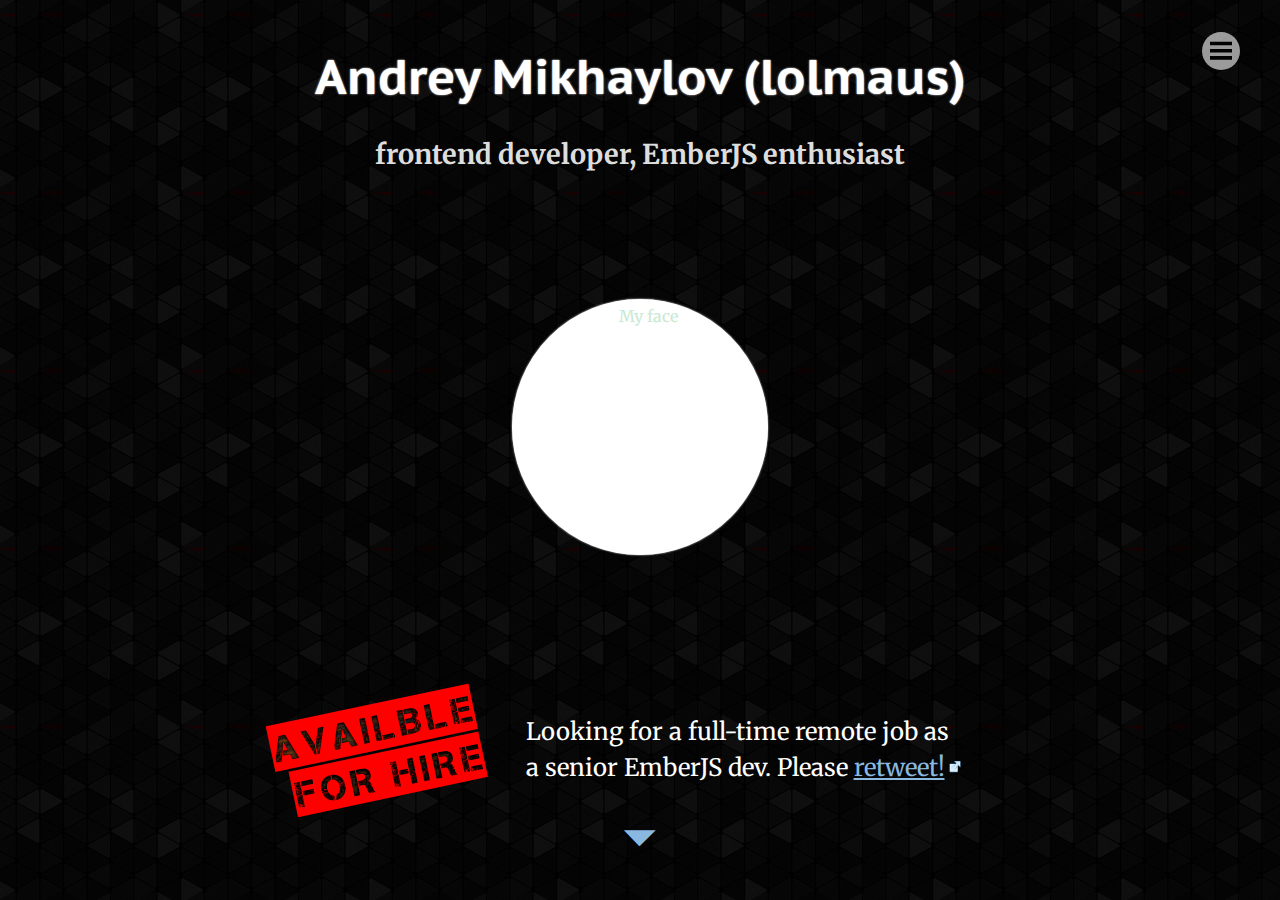
==== commit f2a442ae: "deploy" ====
--- a/en/index.html
+++ b/en/index.html
@@ -7,17 +7,17 @@
     <meta name="viewport" content="width=device-width, initial-scale=1">
 
     
-<meta name="lolma-us/config/environment" content="%7B%22modulePrefix%22%3A%22lolma-us%22%2C%22podModulePrefix%22%3A%22lolma-us/pods%22%2C%22environment%22%3A%22production%22%2C%22rootURL%22%3A%22/%22%2C%22locationType%22%3A%22auto%22%2C%22envVars%22%3A%7B%22LMS_DEPLOY_TARGET%22%3A%22prod%22%2C%22LMS_GITHUB_CLIENT_ID%22%3A%224da52fd7973591d437ea%22%2C%22LMS_HOST%22%3A%22http%3A//lolma.us%22%2C%22LMS_GATEKEEPER_URL%22%3A%22https%3A//lolma-us-prod.herokuapp.com%22%7D%2C%22EmberENV%22%3A%7B%22FEATURES%22%3A%7B%7D%2C%22EXTEND_PROTOTYPES%22%3A%7B%22Date%22%3Afalse%7D%7D%2C%22APP%22%3A%7B%22name%22%3A%22lolma-us%22%2C%22version%22%3A%220.0.0+681426eb%22%7D%2C%22i18n%22%3A%7B%22defaultLocale%22%3A%22en%22%7D%2C%22fastboot%22%3A%7B%22hostWhitelist%22%3A%5B%22/%22%2C%22http%3A//127.0.0.1%3A8081%22%5D%7D%2C%22torii%22%3A%7B%22providers%22%3A%7B%22github-oauth2%22%3A%7B%22apiKey%22%3A%224da52fd7973591d437ea%22%2C%22scope%22%3A%22public_repo%22%7D%7D%7D%2C%22moment%22%3A%7B%22includeLocales%22%3A%5B%22ru%22%5D%7D%2C%22metricsAdapters%22%3A%5B%7B%22name%22%3A%22GoogleAnalytics%22%2C%22environments%22%3A%5B%22production%22%5D%2C%22config%22%3A%7B%22id%22%3A%22UA-77566978-1%22%7D%7D%5D%2C%22LMS_GITHUB_CLIENT_ID%22%3A%224da52fd7973591d437ea%22%2C%22LMS_HOST%22%3A%22http%3A//lolma.us%22%2C%22LMS_GATEKEEPER_URL%22%3A%22https%3A//lolma-us-prod.herokuapp.com%22%2C%22staticBoot%22%3A%7B%7D%2C%22exportApplicationGlobal%22%3Afalse%7D" />
+<meta name="lolma-us/config/environment" content="%7B%22modulePrefix%22%3A%22lolma-us%22%2C%22podModulePrefix%22%3A%22lolma-us/pods%22%2C%22environment%22%3A%22production%22%2C%22rootURL%22%3A%22/%22%2C%22locationType%22%3A%22auto%22%2C%22envVars%22%3A%7B%22LMS_DEPLOY_TARGET%22%3A%22prod%22%2C%22LMS_GITHUB_CLIENT_ID%22%3A%224da52fd7973591d437ea%22%2C%22LMS_HOST%22%3A%22http%3A//lolma.us%22%2C%22LMS_GATEKEEPER_URL%22%3A%22https%3A//lolma-us-prod.herokuapp.com%22%7D%2C%22EmberENV%22%3A%7B%22FEATURES%22%3A%7B%7D%2C%22EXTEND_PROTOTYPES%22%3A%7B%22Date%22%3Afalse%7D%7D%2C%22APP%22%3A%7B%22name%22%3A%22lolma-us%22%2C%22version%22%3A%220.0.0+ebeaf124%22%7D%2C%22i18n%22%3A%7B%22defaultLocale%22%3A%22en%22%7D%2C%22fastboot%22%3A%7B%22hostWhitelist%22%3A%5B%22/%22%2C%22http%3A//127.0.0.1%3A8081%22%5D%7D%2C%22torii%22%3A%7B%22providers%22%3A%7B%22github-oauth2%22%3A%7B%22apiKey%22%3A%224da52fd7973591d437ea%22%2C%22scope%22%3A%22public_repo%22%7D%7D%7D%2C%22moment%22%3A%7B%22includeLocales%22%3A%5B%22ru%22%5D%7D%2C%22metricsAdapters%22%3A%5B%7B%22name%22%3A%22GoogleAnalytics%22%2C%22environments%22%3A%5B%22production%22%5D%2C%22config%22%3A%7B%22id%22%3A%22UA-77566978-1%22%7D%7D%5D%2C%22LMS_GITHUB_CLIENT_ID%22%3A%224da52fd7973591d437ea%22%2C%22LMS_HOST%22%3A%22http%3A//lolma.us%22%2C%22LMS_GATEKEEPER_URL%22%3A%22https%3A//lolma-us-prod.herokuapp.com%22%2C%22staticBoot%22%3A%7B%7D%2C%22exportApplicationGlobal%22%3Afalse%7D" />
 <!-- EMBER_CLI_FASTBOOT_TITLE --><meta name="ember-cli-head-start">
 <title>lolmaus - Andrey Mikhaylov</title>
 
-<link href="https://fonts.googleapis.com/css?family=PT+Sans+Caption|PT+Sans:400,400i,700&amp;subset=cyrillic" rel="stylesheet">
+<link href="https://fonts.googleapis.com/css?family=PT+Sans+Caption|Merriweather:400,400i,700&amp;subset=cyrillic" rel="stylesheet">
 
 <!----><meta name="ember-cli-head-end">
 
 
     <link rel="stylesheet" href="/assets/vendor-d41d8cd98f00b204e9800998ecf8427e.css" integrity="sha256-47DEQpj8HBSa+/TImW+5JCeuQeRkm5NMpJWZG3hSuFU= sha512-z4PhNX7vuL3xVChQ1m2AB9Yg5AULVxXcg/SpIdNs6c5H0NE8XYXysP+DGNKHfuwvY7kxvUdBeoGlODJ6+SfaPg==" >
-    <link rel="stylesheet" href="/assets/lolma-us-e02cff8489ef7aedb672d74f767c402e.css" integrity="sha256-8x3jibNmEE4xYIfgRhulkx1Jus8d9r8cnzvxwcEmKy4= sha512-N1MgdnAQ2R6ALksGPmY9akNRJgqCjGi87O3mr4xaia+Ib+WOpRRweYzRemvIX6JFodoxsE91nom23BRNezJXFA==" >
+    <link rel="stylesheet" href="/assets/lolma-us-ed33e63e9e5aa9ed8d09d89cead6c5e4.css" integrity="sha256-ykY344PWW22GyTDWk7aplDjoKOM3jfIQia6YcXzbFtI= sha512-6Pk73OIXlSPSfiEiLeJkpdngfkIT0H2puFEjY8CWpGi7SBwhUeARP1SKBr+sGyYcrU61CPrOF2H626V1ufYQZw==" >
 
     
   <link rel="yandex-tableau-widget" href="/yandex-browser-manifest.json">
@@ -57,9 +57,9 @@
 <link rel="apple-touch-startup-image" media="(device-width: 768px) and (device-height: 1024px) and (orientation: portrait) and (-webkit-device-pixel-ratio: 2)" href="/apple-touch-startup-image-1536x2008-bcaf6c1d863234d5458905e61c0e696a.png">
 </head>
   <body>
-    <div id="ember1882" class="ember-view"><div class="route-locale">
-
-  <input id="route-locale-menuToggler" type="checkbox" class="route-locale-menuToggler">
+    <div id="ember2990" class="ember-view"><div class="route-locale">
+
+  <input type="checkbox" id="route-locale-menuToggler" class="route-locale-menuToggler ember-checkbox ember-view">
 
   <label for="route-locale-menuToggler" class="route-locale-burger">
     <svg height="25" viewBox="0 0 25 25" width="25" xmlns="http://www.w3.org/2000/svg" class="route-locale-burger-icon"><title/><path d="M0 2h25v4H0V2zm0 8h25v4H0v-4zm0 8h25v4H0v-4z" fill="#000" fill-rule="evenodd"/></svg>
@@ -69,27 +69,28 @@
 
 
 
-  <div class="route-locale-menu">
-    <div class="route-locale-menu-greeting">
-      You are awesome today!
-      <span class="route-locale-menu-greeting-emoji">😎</span>
-    </div>
-
-    <div class="route-locale-menu-items">
-      <a href="https://github.com/lolmaus/lolma.us" class="route-locale-menu-item _source -no-icon">
-        Source on GitHub
-        <span class="externalLink"></span>
-      </a>
-
-      <a href="/ru" id="ember1912" class="route-locale-menu-item _locale localeSwitcher ember-view">Моя не понимать</a>
-    </div>
-  </div>
+  <div id="ember3001" class="route-locale-menu sideMenu ember-view"><div class="route-locale-menu-greeting">
+  You are awesome today!
+  <span class="route-locale-menu-greeting-emoji">😎</span>
+</div>
+
+<div class="route-locale-menu-items">
+    <a href="/en/blog" id="ember3014" class="route-locale-menu-item _blog ember-view">Blog</a>
+
+<!---->
+  <a href="https://github.com/lolmaus/lolma.us" class="route-locale-menu-item _source -no-icon">
+    Source on GitHub
+    <span class="externalLink"></span>
+  </a>
+
+<a href="/ru" id="ember3031" class="route-locale-menu-item _locale ember-view">    Моя не понимать
+</a></div></div>
 
 
 
   <div class="route-locale-content">
     <div class="route-localeIndex">
-  <div id="ember1926" class="heroHeader ember-view"><div id="ember1931" class="secTion ember-view"><div class="secTion-inner heroHeader-inner">
+  <div id="ember3039" class="heroHeader ember-view"><div id="ember3042" class="secTion ember-view"><div class="secTion-inner heroHeader-inner">
   
   <div class="heroHeader-header">
     <h1 class="heroHeader-title h1">
@@ -111,11 +112,11 @@
       <img src="/images/index/hire-64f8a1f4efefbbdb451bf663e33def9f.png" alt="Available for hire" width="446" height="268" class="heroHeader-hire-stamp">
 
       <div class="heroHeader-hire-message">
-        Looking for a full-time remote job as a senior EmberJS dev, preferably with subsequent relocation. Please <a href='https://twitter.com/lolmaus_en/status/803274593603461120'>retweet!</a>
-      </div>
-    </div>
-
-<a href="#content" id="ember1940" class="heroHeader-scrollTo scrollTo ember-view">        🞃
+        Looking for a full-time remote job as a senior EmberJS dev. Please <a href='https://twitter.com/lolmaus_en/status/803274593603461120'>retweet!</a>
+      </div>
+    </div>
+
+<a href="#content" id="ember3047" class="heroHeader-scrollTo scrollTo ember-view">        🞃
 
 </a>  </div>
 
@@ -125,16 +126,16 @@
 
 <div id="content" class="route-localeIndex-cards secTion ember-view"><div class="secTion-inner route-localeIndex-cards-inner">
   
-    <div id="ember1969" class="route-localeIndex-card _personality markdownBlock ember-view">  <h2 class="markdownBlock-title -callout">
+    <div id="ember3062" class="route-localeIndex-card _personality markdownBlock ember-view">  <h2 class="markdownBlock-title -callout">
     Personality
   </h2>
 
-  <div id="ember1979" class="markdownBlock-body ember-view"><p>At work I'm a passionate developer; strong supporter of best practices and patterns; serious about code readability, maintainability and scalability; believe in testing. On the scale from quick-n-dirty to slow-but-thorough, I lean toward the latter.</p>
+  <div id="ember3067" class="markdownBlock-body ember-view"><p>At work I'm a passionate developer; strong supporter of best practices and patterns; serious about code readability, maintainability and scalability; believe in testing. On the scale from quick-n-dirty to slow-but-thorough, I lean toward the latter.</p>
 <p>Off duty, I'm a loving husband and father, an avid debater, a board game geek, a retired recreational cyclist, a crazy Russian and an affable guy with a slightly twisted sense of humor.</p>
 <p>I live in Moscow, Russia. Love working remotely from other beautiful places. Able to adjust to your timezone for partial or full work hours overlap.</p></div>
 </div>
 
-    <div id="ember1984" class="route-localeIndex-card _presence onlinePresence ember-view"><h2 class="onlinePresence-title -callout">
+    <div id="ember3070" class="route-localeIndex-card _presence onlinePresence ember-view"><h2 class="onlinePresence-title -callout">
   Online presence
 </h2>
 
@@ -163,7 +164,7 @@
 
       <span class="onlinePresence-item-meta onlinePresence-item-so-stats">
         <span class="onlinePresence-item-so-stats-reputation">
-          13901
+          13961
         </span>
 
         <span class="onlinePresence-item-so-stats-badges">
@@ -245,11 +246,11 @@
 
 </ul></div>
 
-    <div id="ember1985" class="route-localeIndex-card _skills markdownBlock ember-view">  <h2 class="markdownBlock-title -callout">
+    <div id="ember3071" class="route-localeIndex-card _skills markdownBlock ember-view">  <h2 class="markdownBlock-title -callout">
     Skills
   </h2>
 
-  <div id="ember1986" class="markdownBlock-body ember-view"><h4 id="frontenddevelopment">Frontend development</h4>
+  <div id="ember3072" class="markdownBlock-body ember-view"><h4 id="frontenddevelopment">Frontend development</h4>
 <ul>
 <li>Over five years in frontend development</li>
 <li>Solid JavaScript skill, love modern tools, practices and patterns</li>
@@ -284,21 +285,29 @@
 </ul></div>
 </div>
 
-    <div id="ember1991" class="route-localeIndex-card _projects proJects ember-view"><h2 class="proJects-title -callout">
+    <div id="ember3075" class="route-localeIndex-card _projects proJects ember-view"><h2 class="proJects-title -callout">
   Open Source Contributions
 </h2>
 
-<!---->
-
-    <h4 class="proJects-group-title h4">
-      Sass Libraries
-    </h4>
-
-    <div id="ember2016" class="projectGroup ember-view">  <div id="ember2034" class="projectGroup-project proJect ember-view"><div class="proJect-meta">
+
+
+<input type="checkbox" id="9g42a" class="proJects-stalledInput ember-checkbox ember-view">
+
+<label for="9g42a" class="proJects-stalledlabel">
+  Show stalled projects
+</label>
+
+
+
+  <h4 class="proJects-group-title h4">
+    Sass Libraries
+  </h4>
+
+  <div id="ember3084" class="projectGroup ember-view">  <div id="ember3094" class="projectGroup-project proJect ember-view"><div class="proJect-meta">
 
   <a href="https://github.com/lolmaus/breakpoint-slicer">breakpoint-slicer</a>
 
-  <div id="ember2043" class="starButton ember-view"><div class="starButton-buttonWrapper">
+  <div id="ember3099" class="starButton ember-view"><div class="starButton-buttonWrapper">
 
   <a href="https://github.com/lolmaus/breakpoint-slicer" class="starButton-button  -no-icon">
     ★ Star
@@ -334,13 +343,13 @@
 <!---->
 <!----></div>
 
-  <div id="ember2046" class="proJect-description ember-view"><p>slicing media queries with ease</p></div>
-</div>
-  <div id="ember2048" class="projectGroup-project proJect ember-view"><div class="proJect-meta">
+  <div id="ember3102" class="proJect-description ember-view"><p>slicing media queries with ease</p></div>
+</div>
+  <div id="ember3104" class="projectGroup-project proJect ember-view"><div class="proJect-meta">
 
   <a href="https://github.com/lolmaus/singularity-quick-spanner">singularity-quick-spanner</a>
 
-  <div id="ember2049" class="starButton ember-view"><div class="starButton-buttonWrapper">
+  <div id="ember3105" class="starButton ember-view"><div class="starButton-buttonWrapper">
 
   <a href="https://github.com/lolmaus/singularity-quick-spanner" class="starButton-button  -no-icon">
     ★ Star
@@ -376,21 +385,21 @@
 <!---->
 <!----></div>
 
-  <div id="ember2052" class="proJect-description ember-view"><p>collection of handy shortcut mixins for the Singularity grid system</p></div>
-</div>
-</div>
-
-
-
-    <h4 class="proJects-group-title h4">
-      Ember Addons
-    </h4>
-
-    <div id="ember2053" class="projectGroup ember-view">  <div id="ember2055" class="projectGroup-project proJect ember-view"><div class="proJect-meta">
+  <div id="ember3108" class="proJect-description ember-view"><p>collection of handy shortcut mixins for the Singularity grid system</p></div>
+</div>
+</div>
+
+
+
+  <h4 class="proJects-group-title h4">
+    Ember Addons
+  </h4>
+
+  <div id="ember3109" class="projectGroup ember-view">  <div id="ember3111" class="projectGroup-project proJect ember-view"><div class="proJect-meta">
 
   <a href="https://github.com/lolmaus/ember-cli-custom-assertions-collection">ember-cli-custom-assertions-collection</a>
 
-  <div id="ember2056" class="starButton ember-view"><div class="starButton-buttonWrapper">
+  <div id="ember3112" class="starButton ember-view"><div class="starButton-buttonWrapper">
 
   <a href="https://github.com/lolmaus/ember-cli-custom-assertions-collection" class="starButton-button  -no-icon">
     ★ Star
@@ -429,13 +438,13 @@
 
 <!----></div>
 
-  <div id="ember2059" class="proJect-description ember-view"><p>a set of custom assertions, aiming to substitute Chai in QUnit world. Go add your own assertions!</p></div>
-</div>
-  <div id="ember2061" class="projectGroup-project proJect ember-view"><div class="proJect-meta">
+  <div id="ember3115" class="proJect-description ember-view"><p>a set of custom assertions, aiming to substitute Chai in QUnit world. Go add your own assertions!</p></div>
+</div>
+  <div id="ember3117" class="projectGroup-project proJect ember-view"><div class="proJect-meta">
 
   <a href="https://github.com/lolmaus/ember-element-query">ember-element-query</a>
 
-  <div id="ember2062" class="starButton ember-view"><div class="starButton-buttonWrapper">
+  <div id="ember3118" class="starButton ember-view"><div class="starButton-buttonWrapper">
 
   <a href="https://github.com/lolmaus/ember-element-query" class="starButton-button  -no-icon">
     ★ Star
@@ -474,13 +483,13 @@
 
 <!----></div>
 
-  <div id="ember2065" class="proJect-description ember-view"><p>element query solution for your Ember apps</p></div>
-</div>
-  <div id="ember2067" class="projectGroup-project proJect ember-view"><div class="proJect-meta">
+  <div id="ember3121" class="proJect-description ember-view"><p>element query solution for your Ember apps</p></div>
+</div>
+  <div id="ember3123" class="projectGroup-project proJect ember-view"><div class="proJect-meta">
 
   <a href="https://github.com/firecracker/ember-katex">ember-katex</a>
 
-  <div id="ember2068" class="starButton ember-view"><div class="starButton-buttonWrapper">
+  <div id="ember3124" class="starButton ember-view"><div class="starButton-buttonWrapper">
 
   <a href="https://github.com/firecracker/ember-katex" class="starButton-button  -no-icon">
     ★ Star
@@ -519,13 +528,13 @@
 
 <!----></div>
 
-  <div id="ember2071" class="proJect-description ember-view"><p>render your LaTeX formulas using <a href='https://github.com/Khan/KaTeX'>KaTeX</a></p></div>
-</div>
-  <div id="ember2073" class="projectGroup-project proJect ember-view"><div class="proJect-meta">
+  <div id="ember3127" class="proJect-description ember-view"><p>render your LaTeX formulas using <a href='https://github.com/Khan/KaTeX'>KaTeX</a></p></div>
+</div>
+  <div id="ember3129" class="projectGroup-project proJect ember-view"><div class="proJect-meta">
 
   <a href="https://github.com/lolmaus/ember-scroll-to-mk2">ember-scroll-to-mk2</a>
 
-  <div id="ember2074" class="starButton ember-view"><div class="starButton-buttonWrapper">
+  <div id="ember3130" class="starButton ember-view"><div class="starButton-buttonWrapper">
 
   <a href="https://github.com/lolmaus/ember-scroll-to-mk2" class="starButton-button  -no-icon">
     ★ Star
@@ -564,13 +573,13 @@
 
 <!----></div>
 
-  <div id="ember2077" class="proJect-description ember-view"><p>a link/button component that performs animated scrolling to a specified selector</p></div>
-</div>
-  <div id="ember2079" class="projectGroup-project proJect ember-view"><div class="proJect-meta">
+  <div id="ember3133" class="proJect-description ember-view"><p>a link/button component that performs animated scrolling to a specified selector</p></div>
+</div>
+  <div id="ember3135" class="projectGroup-project proJect ember-view"><div class="proJect-meta">
 
   <a href="https://github.com/lolmaus/ember-svg-pie">ember-svg-pie</a>
 
-  <div id="ember2080" class="starButton ember-view"><div class="starButton-buttonWrapper">
+  <div id="ember3136" class="starButton ember-view"><div class="starButton-buttonWrapper">
 
   <a href="https://github.com/lolmaus/ember-svg-pie" class="starButton-button  -no-icon">
     ★ Star
@@ -609,13 +618,13 @@
 
 <!----></div>
 
-  <div id="ember2083" class="proJect-description ember-view"><p>an extremely simple SVG pie chart component</p></div>
-</div>
-  <div id="ember2085" class="projectGroup-project proJect ember-view"><div class="proJect-meta">
+  <div id="ember3139" class="proJect-description ember-view"><p>an extremely simple SVG pie chart component</p></div>
+</div>
+  <div id="ember3141" class="projectGroup-project proJect ember-view"><div class="proJect-meta">
 
   <a href="https://github.com/lolmaus/ember-gist">ember-gist</a>
 
-  <div id="ember2086" class="starButton ember-view"><div class="starButton-buttonWrapper">
+  <div id="ember3142" class="starButton ember-view"><div class="starButton-buttonWrapper">
 
   <a href="https://github.com/lolmaus/ember-gist" class="starButton-button  -no-icon">
     ★ Star
@@ -649,25 +658,163 @@
 </div>
 
 <!---->
-    <span class="proJect-status -3">
+    <span title="Proof of Concept" class="proJect-status -status-3">
       PoC
     </span>
 </div>
 
-  <div id="ember2089" class="proJect-description ember-view"><p>use gist.github.com as a poor man's backend</p></div>
-</div>
-</div>
-
-
-    <h4 class="proJects-group-title h4">
-      Ember Apps
-    </h4>
-
-    <div id="ember2090" class="projectGroup ember-view">  <div id="ember2092" class="projectGroup-project proJect ember-view"><div class="proJect-meta">
+  <div id="ember3145" class="proJect-description ember-view"><p>use gist.github.com as a poor man's backend</p></div>
+</div>
+  <div id="ember3147" class="projectGroup-project proJect -stalled ember-view"><div class="proJect-meta">
+
+  <a href="https://github.com/lolmaus/ember-cli-stained-by-children">ember-cli-stained-by-children</a>
+
+  <div id="ember3148" class="starButton ember-view"><div class="starButton-buttonWrapper">
+
+  <a href="https://github.com/lolmaus/ember-cli-stained-by-children" class="starButton-button  -no-icon">
+    ★ Star
+  </a>
+
+  <div class="starButton-loginAction">
+    <div class="starButton-loginAction-inner">
+      <div class="starButton-loginAction-text">
+        This is an external link to GitHub.
+
+Log into GitHub to be able to star projects without leaving this website.
+      </div>
+
+      <button class="starButton-loginAction-button starButton-button">
+        Log in
+      </button>
+
+      <span>
+        with GitHub to star projects
+      </span>
+    </div>
+  </div>
+
+</div>
+
+
+
+  <span class="starButton-count">
+    27
+  </span>
+</div>
+
+    <a href="https://emberobserver.com/addons/ember-cli-stained-by-children" class="-no-icon">
+      <img src="https://emberobserver.com/badges/ember-cli-stained-by-children.svg" alt="Ember Observer Score">
+    </a>
+
+    <span class="proJect-status -status-4">
+      stalled
+    </span>
+</div>
+
+  <div id="ember3151" class="proJect-description ember-view"><p>mark records as dirty when related records get dirty</p></div>
+</div>
+  <div id="ember3153" class="projectGroup-project proJect -stalled ember-view"><div class="proJect-meta">
+
+  <a href="https://github.com/lolmaus/ember-drag-sort">ember-drag-sort</a>
+
+  <div id="ember3154" class="starButton ember-view"><div class="starButton-buttonWrapper">
+
+  <a href="https://github.com/lolmaus/ember-drag-sort" class="starButton-button  -no-icon">
+    ★ Star
+  </a>
+
+  <div class="starButton-loginAction">
+    <div class="starButton-loginAction-inner">
+      <div class="starButton-loginAction-text">
+        This is an external link to GitHub.
+
+Log into GitHub to be able to star projects without leaving this website.
+      </div>
+
+      <button class="starButton-loginAction-button starButton-button">
+        Log in
+      </button>
+
+      <span>
+        with GitHub to star projects
+      </span>
+    </div>
+  </div>
+
+</div>
+
+
+
+  <span class="starButton-count">
+    1
+  </span>
+</div>
+
+<!---->
+    <span class="proJect-status -status-4">
+      stalled
+    </span>
+</div>
+
+  <div id="ember3157" class="proJect-description ember-view"><p>drag'n'drop sortable list component, with support for multiple and nested lists</p></div>
+</div>
+  <div id="ember3159" class="projectGroup-project proJect -stalled ember-view"><div class="proJect-meta">
+
+  <a href="https://github.com/lolmaus/ember-stamplay">ember-stamplay</a>
+
+  <div id="ember3160" class="starButton ember-view"><div class="starButton-buttonWrapper">
+
+  <a href="https://github.com/lolmaus/ember-stamplay" class="starButton-button  -no-icon">
+    ★ Star
+  </a>
+
+  <div class="starButton-loginAction">
+    <div class="starButton-loginAction-inner">
+      <div class="starButton-loginAction-text">
+        This is an external link to GitHub.
+
+Log into GitHub to be able to star projects without leaving this website.
+      </div>
+
+      <button class="starButton-loginAction-button starButton-button">
+        Log in
+      </button>
+
+      <span>
+        with GitHub to star projects
+      </span>
+    </div>
+  </div>
+
+</div>
+
+
+
+  <span class="starButton-count">
+    8
+  </span>
+</div>
+
+<!---->
+    <span class="proJect-status -status-4">
+      stalled
+    </span>
+</div>
+
+  <div id="ember3163" class="proJect-description ember-view"><p>integrate with the Stamplay.com backend-as-a-service</p></div>
+</div>
+</div>
+
+
+  <h4 class="proJects-group-title h4">
+    Ember Apps
+  </h4>
+
+  <div id="ember3164" class="projectGroup ember-view">  <div id="ember3166" class="projectGroup-project proJect ember-view"><div class="proJect-meta">
 
   <a href="https://github.com/lolmaus/lolma.us">lolma.us</a>
 
-  <div id="ember2093" class="starButton ember-view"><div class="starButton-buttonWrapper">
+  <div id="ember3167" class="starButton ember-view"><div class="starButton-buttonWrapper">
 
   <a href="https://github.com/lolmaus/lolma.us" class="starButton-button  -no-icon">
     ★ Star
@@ -703,13 +850,13 @@
 <!---->
 <!----></div>
 
-  <div id="ember2096" class="proJect-description ember-view"><p>this website, please see a detailed description below</p></div>
-</div>
-  <div id="ember2098" class="projectGroup-project proJect ember-view"><div class="proJect-meta">
+  <div id="ember3170" class="proJect-description ember-view"><p>this website, please see a detailed description below</p></div>
+</div>
+  <div id="ember3172" class="projectGroup-project proJect ember-view"><div class="proJect-meta">
 
   <a href="https://github.com/lolmaus/yuidork">yuidork</a>
 
-  <div id="ember2099" class="starButton ember-view"><div class="starButton-buttonWrapper">
+  <div id="ember3173" class="starButton ember-view"><div class="starButton-buttonWrapper">
 
   <a href="https://github.com/lolmaus/yuidork" class="starButton-button  -no-icon">
     ★ Star
@@ -743,18 +890,18 @@
 </div>
 
 <!---->
-    <span class="proJect-status -2">
+    <span title="Work in Progress" class="proJect-status -status-2">
       WIP
     </span>
 </div>
 
-  <div id="ember2102" class="proJect-description ember-view"><p>view YUIDoc/JSDoc documentation for any project and any branch/tag/commit directly from GitHub</p></div>
-</div>
-  <div id="ember2104" class="projectGroup-project proJect ember-view"><div class="proJect-meta">
+  <div id="ember3176" class="proJect-description ember-view"><p>view YUIDoc/JSDoc documentation for any project and any branch/tag/commit directly from GitHub</p></div>
+</div>
+  <div id="ember3178" class="projectGroup-project proJect ember-view"><div class="proJect-meta">
 
   <a href="https://github.com/lolmaus/ember-app-state-slider">ember-app-state-slider</a>
 
-  <div id="ember2105" class="starButton ember-view"><div class="starButton-buttonWrapper">
+  <div id="ember3179" class="starButton ember-view"><div class="starButton-buttonWrapper">
 
   <a href="https://github.com/lolmaus/ember-app-state-slider" class="starButton-button  -no-icon">
     ★ Star
@@ -788,27 +935,77 @@
 </div>
 
 <!---->
-    <span class="proJect-status -3">
+    <span title="Proof of Concept" class="proJect-status -status-3">
       PoC
     </span>
 </div>
 
-  <div id="ember2108" class="proJect-description ember-view"><p>a quick and naive implementation of immutable state management and time travel slider in Ember</p></div>
-</div>
-</div>
-
-
+  <div id="ember3182" class="proJect-description ember-view"><p>a quick and naive implementation of immutable state management and time travel slider in Ember</p></div>
+</div>
+</div>
+
+
+
+  <h4 class="proJects-group-title h4">
+    JavaScript Libraries
+  </h4>
+
+  <div id="ember3183" class="projectGroup ember-view">  <div id="ember3185" class="projectGroup-project proJect -stalled ember-view"><div class="proJect-meta">
+
+  <a href="https://github.com/lolmaus/assertron">assertron</a>
+
+  <div id="ember3186" class="starButton ember-view"><div class="starButton-buttonWrapper">
+
+  <a href="https://github.com/lolmaus/assertron" class="starButton-button  -no-icon">
+    ★ Star
+  </a>
+
+  <div class="starButton-loginAction">
+    <div class="starButton-loginAction-inner">
+      <div class="starButton-loginAction-text">
+        This is an external link to GitHub.
+
+Log into GitHub to be able to star projects without leaving this website.
+      </div>
+
+      <button class="starButton-loginAction-button starButton-button">
+        Log in
+      </button>
+
+      <span>
+        with GitHub to star projects
+      </span>
+    </div>
+  </div>
+
+</div>
+
+
+
+  <span class="starButton-count">
+    2
+  </span>
+</div>
 
 <!---->
-    <h4 class="proJects-group-title h4">
-      Old jQuery Plugins
-    </h4>
-
-    <div id="ember2109" class="projectGroup ember-view">  <div id="ember2111" class="projectGroup-project proJect ember-view"><div class="proJect-meta">
+    <span class="proJect-status -status-4">
+      stalled
+    </span>
+</div>
+
+  <div id="ember3189" class="proJect-description ember-view"><p>standalone assertion library, aiming to be a tool for simple contract-driven development</p></div>
+</div>
+</div>
+
+  <h4 class="proJects-group-title h4">
+    Old jQuery Plugins
+  </h4>
+
+  <div id="ember3190" class="projectGroup ember-view">  <div id="ember3192" class="projectGroup-project proJect ember-view"><div class="proJect-meta">
 
   <a href="https://github.com/lolmaus/jquery.closestchild">jquery.closestchild</a>
 
-  <div id="ember2112" class="starButton ember-view"><div class="starButton-buttonWrapper">
+  <div id="ember3193" class="starButton ember-view"><div class="starButton-buttonWrapper">
 
   <a href="https://github.com/lolmaus/jquery.closestchild" class="starButton-button  -no-icon">
     ★ Star
@@ -844,13 +1041,13 @@
 <!---->
 <!----></div>
 
-  <div id="ember2115" class="proJect-description ember-view"><p>an opposite of <code>closest()</code>: find the nearest child that matches a selector, ignore deeper matching children</p></div>
-</div>
-  <div id="ember2117" class="projectGroup-project proJect ember-view"><div class="proJect-meta">
+  <div id="ember3196" class="proJect-description ember-view"><p>an opposite of <code>closest()</code>: find the nearest child that matches a selector, ignore deeper matching children</p></div>
+</div>
+  <div id="ember3198" class="projectGroup-project proJect ember-view"><div class="proJect-meta">
 
   <a href="https://github.com/lolmaus/jquery.dragbetter">jquery.dragbetter</a>
 
-  <div id="ember2118" class="starButton ember-view"><div class="starButton-buttonWrapper">
+  <div id="ember3199" class="starButton ember-view"><div class="starButton-buttonWrapper">
 
   <a href="https://github.com/lolmaus/jquery.dragbetter" class="starButton-button  -no-icon">
     ★ Star
@@ -886,20 +1083,20 @@
 <!---->
 <!----></div>
 
-  <div id="ember2121" class="proJect-description ember-view"><p>a no-bullshit alternative to <code>dragenter</code> and <code>dragleave</code> events behaving like <code>mouseenter</code> and <code>mouseleave</code>, not <code>mousein</code> and <code>mouseout</code></p></div>
-</div>
-</div>
-
-</div>
-
-    <div id="ember2126" class="route-localeIndex-card _timeline timeLine ember-view"><h2 class="timeLine-title -callout">
+  <div id="ember3202" class="proJect-description ember-view"><p>a no-bullshit alternative to <code>dragenter</code> and <code>dragleave</code> events behaving like <code>mouseenter</code> and <code>mouseleave</code>, not <code>mousein</code> and <code>mouseout</code></p></div>
+</div>
+</div>
+</div>
+
+    <div id="ember3205" class="route-localeIndex-card _timeline timeLine ember-view"><h2 class="timeLine-title -callout">
   Experience
 </h2>
 
 
 
-<input type="checkbox" id="m6ex4" class="timeLine-showDetails">
-<label for="m6ex4">
+<input type="checkbox" id="ejv46" class="timeLine-showDetails ember-checkbox ember-view">
+
+<label for="ejv46">
   Show details
 </label>
 
@@ -921,9 +1118,9 @@
             Nov 2016
         </div>
 
-        <div id="ember2144" class="timeLine-item-name ember-view"><p>EmberJS Developer at <a href='http://firecracker.me'>Firecracker.me</a>, US</p></div>
-
-          <div id="ember2145" class="timeLine-item-desc ember-view"><p>My best adventure so far! The team was like a family. You should contact them for a reference.</p>
+        <div id="ember3211" class="timeLine-item-name ember-view"><p>EmberJS Developer at <a href='http://firecracker.me'>Firecracker.me</a>, US</p></div>
+
+          <div id="ember3212" class="timeLine-item-desc ember-view"><p>My best adventure so far! The team was like a family. You should contact them for a reference.</p>
 <ul>
 <li>EmberJS/frontend development.</li>
 <li>Unit and user acceptance testing.</li>
@@ -951,9 +1148,9 @@
             Sep 2014
         </div>
 
-        <div id="ember2147" class="timeLine-item-name ember-view"><p>EmberJS and AngularJS Developer at <a href='http://hell-o-baby.com'>Hell'o Baby</a>, Russia</p></div>
-
-          <div id="ember2148" class="timeLine-item-desc ember-view"><p>The flagship product of Hell'o Baby was originally implemented in Backbone, I led it's reimplementation from scratch in Angular. I did frontend developer myself and managed outstaffed devs.</p>
+        <div id="ember3214" class="timeLine-item-name ember-view"><p>EmberJS and AngularJS Developer at <a href='http://hell-o-baby.com'>Hell'o Baby</a>, Russia</p></div>
+
+          <div id="ember3215" class="timeLine-item-desc ember-view"><p>The flagship product of Hell'o Baby was originally implemented in Backbone, I led it's reimplementation from scratch in Angular. I did frontend developer myself and managed outstaffed devs.</p>
 <p>I leveraged Ember to implement the company's internal admin panel. In its core was a builder of high-level database requests. A sophisticated form was generated dynamically according to a structure determined by the backend.</p>
 <p>The resulting data selections were presented as various graphs built with <a href="http://www.highcharts.com/demo">Highcharts</a> for analytics.</p>
 <p>The admin panel also offered an email builder — for both newsletters and individual messages. All email templates were rendered live into a thumbnail gallery. The gallery could be filtered.</p>
@@ -973,9 +1170,9 @@
 
 <!---->        </div>
 
-        <div id="ember2150" class="timeLine-item-name ember-view"><p>Frontend Developer for <a href='https://nasonpearl.ru'>NasonPearl.ru</a>, Russia</p></div>
-
-          <div id="ember2151" class="timeLine-item-desc ember-view"><p>Implemented the frontend for the online jewelry store NasonPearl.</p></div>
+        <div id="ember3217" class="timeLine-item-name ember-view"><p>Frontend Developer for <a href='https://nasonpearl.ru'>NasonPearl.ru</a>, Russia</p></div>
+
+          <div id="ember3218" class="timeLine-item-desc ember-view"><p>Implemented the frontend for the online jewelry store NasonPearl.</p></div>
       </div>
     </div>
 
@@ -993,9 +1190,9 @@
             Jul 2014
         </div>
 
-        <div id="ember2153" class="timeLine-item-name ember-view"><p>Frontend Developer (trial) at <a href='https://healthfundr.com'>Healthfundr.com</a>, US</p></div>
-
-          <div id="ember2154" class="timeLine-item-desc ember-view"><p>I was hired as an experienced frontend dev, yet what team really needed was a CakePHP dev with some Bootstrap knowledge.</p>
+        <div id="ember3220" class="timeLine-item-name ember-view"><p>Frontend Developer (trial) at <a href='https://healthfundr.com'>Healthfundr.com</a>, US</p></div>
+
+          <div id="ember3221" class="timeLine-item-desc ember-view"><p>I was hired as an experienced frontend dev, yet what team really needed was a CakePHP dev with some Bootstrap knowledge.</p>
 <p>For me it was a step back, so we mutually agreed to part ways.</p></div>
       </div>
     </div>
@@ -1014,9 +1211,9 @@
             Jun 2014
         </div>
 
-        <div id="ember2156" class="timeLine-item-name ember-view"><p>Frontend Developer at <a href='http://hivemindunit.github.io/hivemind-frontend-prototype/settings/domains/categories2/'>Hivemind.io</a>, Russia</p></div>
-
-          <div id="ember2157" class="timeLine-item-desc ember-view"><ul>
+        <div id="ember3223" class="timeLine-item-name ember-view"><p>Frontend Developer at <a href='http://hivemindunit.github.io/hivemind-frontend-prototype/settings/domains/categories2/'>Hivemind.io</a>, Russia</p></div>
+
+          <div id="ember3224" class="timeLine-item-desc ember-view"><ul>
 <li>Prototyping the UI (linked above).</li>
 <li>Building the frontend.</li>
 <li>Working against a Rails API.</li>
@@ -1039,9 +1236,9 @@
             Mar 2014
         </div>
 
-        <div id="ember2159" class="timeLine-item-name ember-view"><p>Head of Tech Dept at <a href='http://stkomp.ru/'>STKomp.ru</a>, Russia</p></div>
-
-          <div id="ember2160" class="timeLine-item-desc ember-view"><ul>
+        <div id="ember3226" class="timeLine-item-name ember-view"><p>Head of Tech Dept at <a href='http://stkomp.ru/'>STKomp.ru</a>, Russia</p></div>
+
+          <div id="ember3227" class="timeLine-item-desc ember-view"><ul>
 <li>Managing company's IT infrastructure.</li>
 <li>Building and maintaining company's website.</li>
 </ul></div>
@@ -1060,7 +1257,7 @@
 
 <!---->        </div>
 
-        <div id="ember2162" class="timeLine-item-name ember-view"><p>Graduated from <a href='http://stankin.ru/en/education/faculty-of-computer-science-and-control-systems/'>Moscow State Technological University "Stankin"</a> (Software engineer, Specialist degree)</p></div>
+        <div id="ember3229" class="timeLine-item-name ember-view"><p>Graduated from <a href='http://stankin.ru/en/education/faculty-of-computer-science-and-control-systems/'>Moscow State Technological University "Stankin"</a> (Software engineer, Specialist degree)</p></div>
 
 <!---->      </div>
     </div>
@@ -1079,9 +1276,9 @@
             Jun 2013
         </div>
 
-        <div id="ember2164" class="timeLine-item-name ember-view"><p>Web Developer and SysAdmin at <a href='http://alfamb.ru/'>AlfaMB.ru</a>, Russia</p></div>
-
-          <div id="ember2165" class="timeLine-item-desc ember-view"><ul>
+        <div id="ember3231" class="timeLine-item-name ember-view"><p>Web Developer and SysAdmin at <a href='http://alfamb.ru/'>AlfaMB.ru</a>, Russia</p></div>
+
+          <div id="ember3232" class="timeLine-item-desc ember-view"><ul>
 <li>Administrating company's network and servers.</li>
 <li>Building and maintaining company's website.</li>
 </ul></div>
@@ -1102,9 +1299,9 @@
             Dec 2008
         </div>
 
-        <div id="ember2167" class="timeLine-item-name ember-view"><p>Web Projects Manager at <a href='https://adv.ru/english/'>ADV.ru</a>, Russia</p></div>
-
-          <div id="ember2168" class="timeLine-item-desc ember-view"><p>I was a manager in the department of supporting and extending existing projects.</p>
+        <div id="ember3234" class="timeLine-item-name ember-view"><p>Web Projects Manager at <a href='https://adv.ru/english/'>ADV.ru</a>, Russia</p></div>
+
+          <div id="ember3235" class="timeLine-item-desc ember-view"><p>I was a manager in the department of supporting and extending existing projects.</p>
 <p>My duties included:</p>
 <ul>
 <li>communicating with clients,</li>
@@ -1128,18 +1325,18 @@
 
 <!---->        </div>
 
-        <div id="ember2170" class="timeLine-item-name ember-view"><p>Graduated from <a href='http://english.mgimo.ru/'>Moscow University of Foreign Affairs</a> (BoA)</p></div>
+        <div id="ember3237" class="timeLine-item-name ember-view"><p>Graduated from <a href='http://english.mgimo.ru/'>Moscow University of Foreign Affairs</a> (BoA)</p></div>
 
 <!---->      </div>
     </div>
 
 </div></div>
 
-    <div id="ember2171" class="route-localeIndex-card _about-site markdownBlock ember-view">  <h2 class="markdownBlock-title -callout">
+    <div id="ember3238" class="route-localeIndex-card _about-site markdownBlock ember-view">  <h2 class="markdownBlock-title -callout">
     About This Website
   </h2>
 
-  <div id="ember2172" class="markdownBlock-body ember-view"><p>This website is supposed to be a humble showcase of my skills and some Ember features.</p>
+  <div id="ember3239" class="markdownBlock-body ember-view"><p>This website is supposed to be a humble showcase of my skills and some Ember features.</p>
 <p>It leverages the following technologies:</p>
 <ul>
 <li><p>All pages are prerendered into static HTML and display immediately on page load. All links behave like regular HTML links. When the Ember app loads, it takes control, turning the website into an SPA. This is possible thanks to <a href="https://ember-fastboot.com">FastBoot</a> and <a href="https://github.com/robwebdev/ember-cli-staticboot">robwebdev/ember-cli-staticboot</a>.</p></li>
@@ -1162,10 +1359,10 @@
 </div>
   </div>
 
-</div></div><script type="fastboot/shoebox" id="shoebox-ember-data-store">{"types":{"websites":[{"id":"website","markdownBlocks":["personality-en","personality-ru","skills-en","skills-ru","about-site-en","about-site-ru"],"experiences":["mgimo-en","mgimo-ru","adv-en","adv-ru","alfamb-en","alfamb-ru","stankin-en","stankin-ru","stkomp-en","stkomp-ru","hivemind-en","hivemind-ru","healthfundr-en","healthfundr-ru","nason-en","nason-ru","hell-o-baby-en","hell-o-baby-ru","firecracker-en","firecraker-ru"]}],"project-infos":[{"full_name":"lolmaus/abrk","stargazers_count":0},{"full_name":"lolmaus/acts_as_versioned","stargazers_count":0},{"full_name":"lolmaus/amt_boron","stargazers_count":0},{"full_name":"lolmaus/angular-datepicker","stargazers_count":0},{"full_name":"lolmaus/angular.js","stargazers_count":0},{"full_name":"lolmaus/annotator-store","stargazers_count":0},{"full_name":"lolmaus/assertron","stargazers_count":2},{"full_name":"lolmaus/beauty_corner","stargazers_count":0},{"full_name":"lolmaus/booking-app-ember","stargazers_count":0},{"full_name":"lolmaus/bower","stargazers_count":0},{"full_name":"lolmaus/bower.github.io","stargazers_count":0},{"full_name":"lolmaus/branch","stargazers_count":0},{"full_name":"lolmaus/breakpoint","stargazers_count":0},{"full_name":"lolmaus/breakpoint-slicer","stargazers_count":283},{"full_name":"lolmaus/broccoli-sass","stargazers_count":0},{"full_name":"lolmaus/bystander","stargazers_count":0},{"full_name":"lolmaus/cambridge_voting_locations","stargazers_count":0},{"full_name":"lolmaus/codepage1251","stargazers_count":1},{"full_name":"lolmaus/coffeescript-cookbook","stargazers_count":0},{"full_name":"lolmaus/compass","stargazers_count":0},{"full_name":"lolmaus/compass-rails","stargazers_count":0},{"full_name":"lolmaus/contracts.ruby","stargazers_count":0},{"full_name":"lolmaus/coolgirl-frontend","stargazers_count":0},{"full_name":"lolmaus/csspre","stargazers_count":0},{"full_name":"lolmaus/data","stargazers_count":0},{"full_name":"lolmaus/depot_agilewebdevrails3","stargazers_count":1},{"full_name":"lolmaus/derbyjs-helloworld1","stargazers_count":0},{"full_name":"lolmaus/derbyjs-talk-ru","stargazers_count":6},{"full_name":"lolmaus/dir_size_renamer","stargazers_count":1},{"full_name":"lolmaus/districomp","stargazers_count":1},{"full_name":"lolmaus/docs","stargazers_count":0},{"full_name":"lolmaus/dropdown-menu-prototype","stargazers_count":0},{"full_name":"lolmaus/drupal-platform","stargazers_count":1},{"full_name":"lolmaus/elementQuery","stargazers_count":0},{"full_name":"lolmaus/ember-app-state-slider","stargazers_count":10},{"full_name":"lolmaus/ember-array-computed-macros","stargazers_count":0},{"full_name":"lolmaus/ember-cli","stargazers_count":0},{"full_name":"lolmaus/ember-cli-ass-butt","stargazers_count":0},{"full_name":"lolmaus/ember-cli-async-button","stargazers_count":0},{"full_name":"lolmaus/ember-cli-blanket","stargazers_count":0},{"full_name":"lolmaus/ember-cli-cookie","stargazers_count":0},{"full_name":"lolmaus/ember-cli-custom-assertions","stargazers_count":0},{"full_name":"lolmaus/ember-cli-custom-assertions-collection","stargazers_count":27},{"full_name":"lolmaus/ember-cli-eyeglass","stargazers_count":0},{"full_name":"lolmaus/ember-cli-fixtures-problem-demo","stargazers_count":0},{"full_name":"lolmaus/ember-cli-htmlbars-inline-precompile","stargazers_count":0},{"full_name":"lolmaus/ember-cli-i18n-bug","stargazers_count":0},{"full_name":"lolmaus/ember-cli-legacy-blueprints","stargazers_count":0},{"full_name":"lolmaus/ember-cli-loading-slider","stargazers_count":0},{"full_name":"lolmaus/ember-cli-mirage","stargazers_count":0},{"full_name":"lolmaus/ember-cli-mocha-reporter","stargazers_count":1},{"full_name":"lolmaus/ember-cli-notifications","stargazers_count":0},{"full_name":"lolmaus/ember-cli-page-object","stargazers_count":0},{"full_name":"lolmaus/ember-cli-showdown","stargazers_count":0},{"full_name":"lolmaus/ember-cli-sortable-test","stargazers_count":0},{"full_name":"lolmaus/ember-cli-stained-by-children","stargazers_count":27},{"full_name":"lolmaus/ember-cli-sticky","stargazers_count":0},{"full_name":"lolmaus/ember-cli-toggle","stargazers_count":0},{"full_name":"lolmaus/ember-cli-trackjs","stargazers_count":0},{"full_name":"lolmaus/ember-components","stargazers_count":0},{"full_name":"lolmaus/ember-computed-template-string","stargazers_count":0},{"full_name":"lolmaus/ember-concurrency","stargazers_count":0},{"full_name":"lolmaus/ember-cookies","stargazers_count":0},{"full_name":"lolmaus/ember-cpm","stargazers_count":0},{"full_name":"lolmaus/ember-d3-helpers","stargazers_count":0},{"full_name":"lolmaus/ember-drag-drop","stargazers_count":0},{"full_name":"lolmaus/ember-drag-sort","stargazers_count":1},{"full_name":"lolmaus/ember-element-query","stargazers_count":11},{"full_name":"lolmaus/ember-gist","stargazers_count":1},{"full_name":"lolmaus/ember-highcharts","stargazers_count":0},{"full_name":"lolmaus/ember-idx-modal","stargazers_count":0},{"full_name":"lolmaus/ember-idx-tabs","stargazers_count":0},{"full_name":"lolmaus/ember-keyboard","stargazers_count":0},{"full_name":"lolmaus/ember-learn","stargazers_count":0},{"full_name":"lolmaus/ember-lodash-compat","stargazers_count":0},{"full_name":"lolmaus/ember-macaroni","stargazers_count":0},{"full_name":"lolmaus/ember-markdown-section","stargazers_count":1},{"full_name":"lolmaus/ember-mocha","stargazers_count":0},{"full_name":"lolmaus/ember-remarkable","stargazers_count":0},{"full_name":"lolmaus/ember-scroll-to-mk2","stargazers_count":2},{"full_name":"lolmaus/ember-simple-auth","stargazers_count":0},{"full_name":"lolmaus/ember-sinon","stargazers_count":0},{"full_name":"lolmaus/ember-stamplay","stargazers_count":8},{"full_name":"lolmaus/ember-svg-pie","stargazers_count":11},{"full_name":"lolmaus/ember-ted-select","stargazers_count":0},{"full_name":"lolmaus/ember-uploader","stargazers_count":0},{"full_name":"lolmaus/ember.js","stargazers_count":0},{"full_name":"lolmaus/emberCodeschooltry","stargazers_count":0},{"full_name":"lolmaus/emblem-site","stargazers_count":0},{"full_name":"lolmaus/eq.js","stargazers_count":0},{"full_name":"lolmaus/fatoak","stargazers_count":0},{"full_name":"lolmaus/findaroom-frontend","stargazers_count":0},{"full_name":"lolmaus/food_finder","stargazers_count":1},{"full_name":"lolmaus/food_finder2","stargazers_count":1},{"full_name":"lolmaus/frame","stargazers_count":0},{"full_name":"lolmaus/fugue-icons","stargazers_count":0},{"full_name":"lolmaus/generator-babel-boilerplate","stargazers_count":0},{"full_name":"lolmaus/gulpjs.github.io","stargazers_count":0},{"full_name":"lolmaus/haml-rails","stargazers_count":0},{"full_name":"lolmaus/intellij-idea-bug-demonstration-WEB-10845","stargazers_count":0},{"full_name":"lolmaus/itunes_client","stargazers_count":0},{"full_name":"lolmaus/jQuery-One-Page-Nav","stargazers_count":0},{"full_name":"lolmaus/jQuery-ui-Slider-Pips","stargazers_count":0},{"full_name":"lolmaus/jquery.closestchild","stargazers_count":5},{"full_name":"lolmaus/jquery.dragbetter","stargazers_count":27},{"full_name":"lolmaus/jquery.timer-tools","stargazers_count":12},{"full_name":"lolmaus/KaTeX","stargazers_count":0},{"full_name":"lolmaus/kss","stargazers_count":0},{"full_name":"lolmaus/liquid-fire","stargazers_count":0},{"full_name":"lolmaus/loadimpact-assignment","stargazers_count":0},{"full_name":"lolmaus/lodash","stargazers_count":0},{"full_name":"lolmaus/lolma.us","stargazers_count":0},{"full_name":"lolmaus/lolmaus.github.io","stargazers_count":0},{"full_name":"lolmaus/loltodo","stargazers_count":0},{"full_name":"lolmaus/lsizerenamer","stargazers_count":1},{"full_name":"lolmaus/middleman","stargazers_count":0},{"full_name":"lolmaus/middleman-alias","stargazers_count":0},{"full_name":"lolmaus/middleman-assets-folder-bug","stargazers_count":0},{"full_name":"lolmaus/middleman-blog","stargazers_count":0},{"full_name":"lolmaus/middleman-guides","stargazers_count":0},{"full_name":"lolmaus/middleman-kss-sandbox","stargazers_count":0},{"full_name":"lolmaus/middleman-padrino-test-partial-block","stargazers_count":0},{"full_name":"lolmaus/middleman-recursion-test","stargazers_count":0},{"full_name":"lolmaus/middleman-slim-wrap-layout-bug","stargazers_count":0},{"full_name":"lolmaus/middleman-test-layouts_dir","stargazers_count":0},{"full_name":"lolmaus/middleman-test-wrap-layout-local-var","stargazers_count":0},{"full_name":"lolmaus/moscow","stargazers_count":0},{"full_name":"lolmaus/MtHaml","stargazers_count":0},{"full_name":"lolmaus/nodeframework","stargazers_count":0},{"full_name":"lolmaus/nova_bs","stargazers_count":0},{"full_name":"lolmaus/padrino-docs","stargazers_count":0},{"full_name":"lolmaus/pedrosi","stargazers_count":0},{"full_name":"lolmaus/ruscup_aurora","stargazers_count":0},{"full_name":"lolmaus/saasy","stargazers_count":0},{"full_name":"lolmaus/sass-config-manager-mk2","stargazers_count":1},{"full_name":"lolmaus/sassbin","stargazers_count":5},{"full_name":"lolmaus/SassDoc","stargazers_count":0},{"full_name":"lolmaus/SassMeister","stargazers_count":0},{"full_name":"lolmaus/SassyLists","stargazers_count":0},{"full_name":"lolmaus/scut","stargazers_count":0},{"full_name":"lolmaus/selectel-s3ql-backup","stargazers_count":2},{"full_name":"lolmaus/sendmail","stargazers_count":1},{"full_name":"lolmaus/sharing-variables-between-sass-and-js","stargazers_count":2},{"full_name":"lolmaus/Singularity","stargazers_count":0},{"full_name":"lolmaus/singularity-quick-spanner","stargazers_count":3},{"full_name":"lolmaus/sinon-chai","stargazers_count":0},{"full_name":"lolmaus/sinon.js","stargazers_count":0},{"full_name":"lolmaus/sinonjs","stargazers_count":0},{"full_name":"lolmaus/slack-integration-test","stargazers_count":0},{"full_name":"lolmaus/stamplay-product-development","stargazers_count":0},{"full_name":"lolmaus/stefanpenner.github.com","stargazers_count":0},{"full_name":"lolmaus/stickUp","stargazers_count":0},{"full_name":"lolmaus/svg-font-dump","stargazers_count":0},{"full_name":"lolmaus/taskaparilla","stargazers_count":0},{"full_name":"lolmaus/taskaparilla-stamplay-client","stargazers_count":1},{"full_name":"lolmaus/test","stargazers_count":1},{"full_name":"lolmaus/test01","stargazers_count":1},{"full_name":"lolmaus/test123","stargazers_count":1},{"full_name":"lolmaus/test2","stargazers_count":1},{"full_name":"lolmaus/test3","stargazers_count":1},{"full_name":"lolmaus/toolkit","stargazers_count":0},{"full_name":"lolmaus/tp-compact-keyboard","stargazers_count":0},{"full_name":"lolmaus/ui-base-theme","stargazers_count":0},{"full_name":"lolmaus/umd","stargazers_count":0},{"full_name":"lolmaus/url-decode-filenames","stargazers_count":1},{"full_name":"lolmaus/url.js","stargazers_count":0},{"full_name":"lolmaus/vagrant-chef","stargazers_count":1},{"full_name":"lolmaus/valeriya-concert-build","stargazers_count":0},{"full_name":"lolmaus/valeriya-concert-production","stargazers_count":0},{"full_name":"lolmaus/web-storage-demo","stargazers_count":0},{"full_name":"lolmaus/website","stargazers_count":0},{"full_name":"lolmaus/yadda","stargazers_count":0},{"full_name":"lolmaus/yuidork","stargazers_count":2},{"full_name":"firecracker/ember-katex","stargazers_count":1}],"stackoverflow-users":[{"items":[{"user_id":901944,"reputation":13901,"badge_counts":{"bronze":87,"silver":43,"gold":4}}]}],"markdown-blocks":["---\nid: personality-en\ntitle: Personality\n\n---\n\n\nAt work I'm a passionate developer; strong supporter of best practices and patterns; serious about code readability, maintainability and scalability; believe in testing. On the scale from quick-n-dirty to slow-but-thorough, I lean toward the latter.\n\nOff duty, I'm a loving husband and father, an avid debater, a board game geek, a retired recreational cyclist, a crazy Russian and an affable guy with a slightly twisted sense of humor.\n\nI live in Moscow, Russia. Love working remotely from other beautiful places. Able to adjust to your timezone for partial or full work hours overlap.\n","---\nid: skills-en\ntitle: Skills\n\n---\n\n\n#### Frontend development\n\n* Over five years in frontend development\n* Solid JavaScript skill, love modern tools, practices and patterns\n* Sass enthusiast\n* Highly experienced in Responsive Web Design, modular grids, mobile first, etc\n* Using a BEM-like methodology to scale infinitely and prevent style leaks\n* Not a visual designer\n\n\n#### EmberJS\n\n* Over two years working exclusively with complex Ember apps\n* Have a gut feeling for the Ember Way and best practices\n* Focus on building robust, maintainable and scalable codebases\n* Strong believer in the Test-Build-Refactor cycle\n* Into testing: unit \u0026 user acceptance, work in TDD/BDD style, API/model layer mocking, CI\n* Experience with advanced features: polymorphic relationships, FastBoot, Concurrency, Element Queries, etc\n* Active member of the Ember community with humble open source contributions\n\n\n#### Other tech skills\n\n* Proficient in using dev tools: git, terminal, SSH, Docker, package managers, build tools, StackOverflow/Google, etc\n* Linux user, not a DevOps guy but have basic sysadmin skills\n* Experience in distributed teams, SCRUM\n* Know Ruby and looking into Elixir\n* Active GitHub and StackOverflow profiles\n\n\n#### Non-tech skills\n\n* Fluent English\n* Fast typist\n* Aware of own drawbacks and will let you know of them\n","---\nid: about-site-en\ntitle: About This Website\n\n---\n\n\nThis website is supposed to be a humble showcase of my skills and some Ember features.\n\nIt leverages the following technologies:\n\n*   All pages are prerendered into static HTML and display immediately on page load. All links behave like regular HTML links. When the Ember app loads, it takes control, turning the website into an SPA. This is possible thanks to [FastBoot](https://ember-fastboot.com) and [robwebdev/ember-cli-staticboot](https://github.com/robwebdev/ember-cli-staticboot).\n\n*   Internationalization (i18n): the website is available in two languages. UI labels, content and dates are translated. For translating UI, I use [jamesarosen/ember-i18n](https://github.com/jamesarosen/ember-i18n).\n\n*   Responsive Web Design is coded with the [lolmaus/breakpoint-slicer](https://github.com/lolmaus/breakpoint-slicer) Sass lib. It allows defining responsive rules effortlessly. I would use [lolmaus/ember-element-query](https://github.com/lolmaus/ember-element-query) for granular control, but element queries require JS which is not available in StaticBoot.\n\n*   During build, the website is hitting GitHub and StackOverflow API to collect stats. As both services severely limit API usage, the app won't download stats if they're available from FastBoot.\n\n*   GitHub authentication is implemented: logging in lets you star/unstar projects from the app.\n\n*   Content is stored as Markdown with [Front Matter](https://jekyllrb.com/docs/frontmatter/). Carefully overridden adapters and serializers are used to work with endpoints and data formats.\n\n*   I couldn't use [offirgolan/ember-burger-menu](https://github.com/offirgolan/ember-burger-menu) because its menu is unavailable while app is still loading. So I googled a bit and implemented an off-screen menu with pure CSS. It has some restrictions, but overall result is super sleek!\n\nWebsite source is available on GitHub: [lolmaus/lolma.us](https://github.com/lolmaus/lolma.us).\n"],"projects":[{"id":"assertron","group":"js","status":4,"type":null,"owner":"lolmaus","url":null,"description":{"en":"standalone assertion library, aiming to be a tool for simple contract-driven development","ru":"самостоятельная assertion library, спроектированная для простого контрактного программирования"},"emberObserver":false,"website":"website","projectInfo":"lolmaus/assertron"},{"id":"breakpoint-slicer","group":"sass","status":1,"type":null,"owner":"lolmaus","url":null,"description":{"en":"slicing media queries with ease","ru":"нарезка media queries без труда"},"emberObserver":false,"website":"website","projectInfo":"lolmaus/breakpoint-slicer"},{"id":"ember-app-state-slider","group":"ember","status":3,"type":"app","owner":"lolmaus","url":null,"description":{"en":"a quick and naive implementation of immutable state management and time travel slider in Ember","ru":"простая и наивная реализация иммутабельного состояния и слайдера для \"путешествий во времени\" в Ember"},"emberObserver":false,"website":"website","projectInfo":"lolmaus/ember-app-state-slider"},{"id":"ember-cli-custom-assertions-collection","group":"ember","status":1,"type":"addon","owner":"lolmaus","url":null,"description":{"en":"a set of custom assertions, aiming to substitute Chai in QUnit world. Go add your own assertions!","ru":"набор кастомных assertion'ов, цель которого \u0026mdash; заменить Chai в мире QUnit. Пишите свои собственные assertion'ы!"},"emberObserver":true,"website":"website","projectInfo":"lolmaus/ember-cli-custom-assertions-collection"},{"id":"ember-cli-stained-by-children","group":"ember","status":4,"type":"addon","owner":"lolmaus","url":null,"description":{"en":"mark records as dirty when related records get dirty","ru":"отмечает записи как dirty, когда связанные записи становятся dirty"},"emberObserver":true,"website":"website","projectInfo":"lolmaus/ember-cli-stained-by-children"},{"id":"ember-drag-sort","group":"ember","status":4,"type":"addon","owner":"lolmaus","url":null,"description":{"en":"drag'n'drop sortable list component, with support for multiple and nested lists","ru":"компонент для drag'n'drop сортировки с поддержкой вложенных списков"},"emberObserver":false,"website":"website","projectInfo":"lolmaus/ember-drag-sort"},{"id":"ember-element-query","group":"ember","status":1,"type":"addon","owner":"lolmaus","url":null,"description":{"en":"element query solution for your Ember apps","ru":"реализация element queries для ваших приложений"},"emberObserver":true,"website":"website","projectInfo":"lolmaus/ember-element-query"},{"id":"ember-gist","group":"ember","status":3,"type":"addon","owner":"lolmaus","url":null,"description":{"en":"use gist.github.com as a poor man's backend","ru":"позволяет использовать gist.github.com в качестве замены бэкенда"},"emberObserver":false,"website":"website","projectInfo":"lolmaus/ember-gist"},{"id":"ember-katex","group":"ember","status":1,"type":"addon","owner":"firecracker","url":null,"description":{"en":"render your LaTeX formulas using \u003ca href='https://github.com/Khan/KaTeX'\u003eKaTeX\u003c/a\u003e","ru":"рендеринг формул LaTeX с помощью \u003ca href='https://github.com/Khan/KaTeX'\u003eKaTeX\u003c/a\u003e"},"emberObserver":true,"website":"website","projectInfo":"firecracker/ember-katex"},{"id":"ember-scroll-to-mk2","group":"ember","status":1,"type":"addon","owner":"lolmaus","url":null,"description":{"en":"a link/button component that performs animated scrolling to a specified selector","ru":"компонент в виде кнопки или ссылки, осуществляющей анимированную прокрутку до указанного селектора"},"emberObserver":true,"website":"website","projectInfo":"lolmaus/ember-scroll-to-mk2"},{"id":"ember-stamplay","group":"ember","status":4,"type":"addon","owner":"lolmaus","url":null,"description":{"en":"integrate with the Stamplay.com backend-as-a-service","ru":"интеграция с BaaS Stamplay.com"},"emberObserver":false,"website":"website","projectInfo":"lolmaus/ember-stamplay"},{"id":"ember-svg-pie","group":"ember","status":1,"type":"addon","owner":"lolmaus","url":null,"description":{"en":"an extremely simple SVG pie chart component","ru":"чрезвычайно простой компонент для круговых диаграмм на основе SVG"},"emberObserver":true,"website":"website","projectInfo":"lolmaus/ember-svg-pie"},{"id":"jquery.closestchild","group":"jquery","status":1,"type":null,"owner":"lolmaus","url":null,"description":{"en":"an opposite of `closest()`: find the nearest child that matches a selector, ignore deeper matching children","ru":"метод, противоположный `closest()`: находит ближайшего потомка, соответствующего селектору, игнорируя вложенных в него потомков"},"emberObserver":false,"website":"website","projectInfo":"lolmaus/jquery.closestchild"},{"id":"jquery.dragbetter","group":"jquery","status":1,"type":null,"owner":"lolmaus","url":null,"description":{"en":"a no-bullshit alternative to `dragenter` and `dragleave` events behaving like `mouseenter` and `mouseleave`, not `mousein` and `mouseout`","ru":"избавляет от мозго#$%\u0026ва с событиями `dragenter` и `dragleave`, предоставляя их аналоги, работающие как `mouseenter` и `mouseleave`, а не `mousein` и `mouseout`"},"emberObserver":false,"website":"website","projectInfo":"lolmaus/jquery.dragbetter"},{"id":"lolma.us","group":"ember","status":1,"type":"app","owner":"lolmaus","url":null,"description":{"en":"this website, please see a detailed description below","ru":"этот сайт, см. подробое описание ниже"},"emberObserver":false,"website":"website","projectInfo":"lolmaus/lolma.us"},{"id":"singularity-quick-spanner","group":"sass","status":1,"type":null,"owner":"lolmaus","url":null,"description":{"en":"collection of handy shortcut mixins for the Singularity grid system","ru":"подборка удобных mixin'ов для системы модульных сеток Singularity"},"emberObserver":false,"website":"website","projectInfo":"lolmaus/singularity-quick-spanner"},{"id":"yuidork","group":"ember","status":2,"type":"app","owner":"lolmaus","url":null,"description":{"en":"view YUIDoc/JSDoc documentation for any project and any branch/tag/commit directly from GitHub","ru":"просмотр YUIDoc- и JSDoc-документации любого проекта, любой его ветки/тэга/коммита непосредственно с GitHub"},"emberObserver":false,"website":"website","projectInfo":"lolmaus/yuidork"}],"experiences":["---\nid: mgimo-en\ntitle: \"Graduated from\\_\u003ca href='http://english.mgimo.ru/'\u003eMoscow University of\\_Foreign Affairs\u003c/a\u003e (BoA)\"\ntype: education\nstart: null\nend: null\n\n---\n\n","---\nid: adv-en\ntitle: \"Web Projects Manager at\\_\u003ca href='https://adv.ru/english/'\u003eADV.ru\u003c/a\u003e, Russia\"\ntype: job\nstart: null\nend: null\n\n---\n\n\nI was a manager in the department of supporting and extending existing projects.\n\nMy duties included:\n \n*   communicating with clients,\n*   estimating time and cost of implementing new features,\n*   breaking the features into assignable tasks,\n*   distributing tasks among visual designers, HTML/CSS coders, frontend and backend devopers,\n*   controlling deadlines and quality.\n","---\nid: alfamb-en\ntitle: \"Web Developer and\\_SysAdmin at\\_\u003ca href='http://alfamb.ru/'\u003eAlfaMB.ru\u003c/a\u003e, Russia\"\ntype: job\nstart: null\nend: null\n\n---\n\n\n*   Administrating company's network and servers.\n*   Building and maintaining company's website.\n","---\nid: stankin-en\ntitle: \u003e-\n  Graduated from \u003ca\n  href='http://stankin.ru/en/education/faculty-of-computer-science-and-control-systems/'\u003eMoscow\n  State Technological University \"Stankin\"\u003c/a\u003e (Software engineer, Specialist\n  degree)\ntype: education\nstart: null\nend: null\n\n---\n\n","---\nid: stkomp-en\ntitle: \"Head of\\_Tech Dept at\\_\u003ca href='http://stkomp.ru/'\u003eSTKomp.ru\u003c/a\u003e, Russia\"\ntype: job\nstart: null\nend: null\n\n---\n\n\n*   Managing company's IT infrastructure.\n*   Building and maintaining company's website.\n","---\nid: hivemind-en\ntitle: \"Frontend Developer at\\_\u003ca href='http://hivemindunit.github.io/hivemind-frontend-prototype/settings/domains/categories2/'\u003eHivemind.io\u003c/a\u003e, Russia\"\ntype: project\nstart: null\nend: null\n\n---\n\n\n*   Prototyping the UI (linked above).\n*   Building the frontend.\n*   Working against a Rails API.\n\nThe MVP was complete, yet the project did not launch due to non-technical reasons.\n","---\nid: healthfundr-en\ntitle: \"Frontend Developer (trial) at\\_\u003ca href='https://healthfundr.com'\u003eHealthfundr.com\u003c/a\u003e, US\"\ntype: job\nstart: null\nend: null\n\n---\n\n\nI was hired as an experienced frontend dev, yet what team really needed was a CakePHP dev with some Bootstrap knowledge.\n\nFor me it was a step back, so we mutually agreed to part ways.\n","---\nid: nason-en\ntitle: \"Frontend Developer for\\_\u003ca href='https://nasonpearl.ru'\u003eNasonPearl.ru\u003c/a\u003e, Russia\"\ntype: project\nstart: null\nend: null\n\n---\n\n\nImplemented the frontend for the online jewelry store NasonPearl.\n","---\nid: hell-o-baby-en\ntitle: \"EmberJS and AngularJS Developer at\\_\u003ca href='http://hell-o-baby.com'\u003eHell'o Baby\u003c/a\u003e, Russia\"\ntype: job\nstart: null\nend: null\n\n---\n\n\nThe flagship product of Hell'o Baby was originally implemented in Backbone, I led it's reimplementation from scratch in Angular. I did frontend developer myself and managed outstaffed devs.\n\nI leveraged Ember to implement the company's internal admin panel. In its core was a builder of high-level database requests. A sophisticated form was generated dynamically according to a structure determined by the backend.\n\nThe resulting data selections were presented as various graphs built with [Highcharts](http://www.highcharts.com/demo) for analytics.\n\nThe admin panel also offered an email builder — for both newsletters and individual messages. All email templates were rendered live into a thumbnail gallery. The gallery could be filtered.\n\nHell'o Baby homepage contains complex canvas animations, designed by company's artists. In order to keep performance stable, I had to orchestrate animations, so that only currently visible animations were playing. Animations that appeared nearby were synchronized.\n","---\nid: firecracker-en\ntitle: null\ntype: null\nstart: null\nend: null\n\n---\n\nnull","---\nid: firecracker-ru\ntitle: \"EmberJS Developer at\\_\u003ca href='http://firecracker.me'\u003eFirecracker.me\u003c/a\u003e, US\"\ntype: job\nstart: null\nend: null\n\n---\n\n\nMy best adventure so far! The team was like a family. You should contact them for a reference.\n\n*   EmberJS/frontend development.\n*   Unit and user acceptance testing.\n*   API/model layer mocking with Mirage.\n*   Designing conventions, project structure and code style.\n*   Took part in API design.\n*   Heavy HTML/CSS development with Sass.\n*   Designing CSS methodology to scale infinitely and prevent leaks.\n*   Second tier of tech support.\n"]}}</script>
+</div></div>
 
     <script src="/assets/vendor-3fb0f308fce54192a57e89052de92481.js" integrity="sha256-drHA/dwXhwuzB3mgPdJmf207WcKyftpizSQkjqzUyE0= sha512-YFMcDq6NlaQSZTxtCdb/Ij6tjpJaBpAV/iontfPia9WwU1S+wsKO25CEshLtV5eUtOvfBKNzjNP5SuAwUqC+YA==" ></script>
-    <script src="/assets/lolma-us-5dc4b44809aafe61e51b141185b22472.js" integrity="sha256-4bbTQau7u9vTsjM+wjkqfFvwD7MCpj80a6YH1QsEESo= sha512-u32H0oAQwH9gPsZm04Lm2cIqVgAYvSZ8lCJwlUr9et9tc4MzTInN4QhvKNHeRIL7RbZy7ghmL+yLUJ4drMan1w==" ></script>
+    <script src="/assets/lolma-us-cc4a24145ebfe5a73bf5b4f8b43016d7.js" integrity="sha256-62K0PFGd9IqPNQSceQS12vn+C2QnbQSSvS1MFOhiQ8k= sha512-plrWZY6p4FWaMg3gqxr2F8a3dwolDrJ22twwZvt95HCo9EsapocEfsvPtVDj6rpwJg53Zbtv0TLqkgiORuShGQ==" ></script>
 
     
   </body>
--- a/assets/lolma-us-ed33e63e9e5aa9ed8d09d89cead6c5e4.css
+++ b/assets/lolma-us-ed33e63e9e5aa9ed8d09d89cead6c5e4.css
@@ -0,0 +1,7 @@
+@charset "UTF-8";/*! Reset/normalize hybrid with major contributions from normalize.css, html5doctor.com Reset Stylesheet, and http://html5reset.org/
+
+* Sam Richard - http://snugug.com/
+* Nicholas Gallagher, Jonathan Neal - http://necolas.github.io/normalize.css/
+* Richard Clark - http://richclarkdesign.com
+* Tim Murtaugh - http://monkeydo.biz/
+*/article,aside,details,figcaption,figure,footer,header,hgroup,hr,main,menu,nav,section,summary{display:block}hr,img,legend{border:0}a,hr,input[type=checkbox],input[type=radio],legend,td,th{padding:0}pre,textarea{overflow:auto}.proJect-description li,li{list-style-type:disc}abbr,address,article,aside,audio,b,blockquote,body,canvas,caption,cite,code,dd,del,details,dfn,div,dl,dt,em,fieldset,figcaption,figure,footer,form,h1,h2,h3,h4,h5,h6,header,hgroup,html,i,iframe,img,ins,kbd,label,legend,li,main,mark,menu,nav,object,ol,p,pre,q,samp,section,small,span,strong,sub,summary,sup,table,tbody,td,tfoot,th,thead,time,tr,ul,var,video{background:0 0;border:0;font-size:100%;margin:0;outline:0;padding:0;vertical-align:baseline}html{-ms-text-size-adjust:100%;-webkit-text-size-adjust:100%;box-sizing:border-box}audio,canvas,progress,video{display:inline-block;vertical-align:baseline}audio:not([controls]){display:none;height:0}[hidden],template{display:none}a{background-color:transparent;font-size:100%;margin:0;vertical-align:baseline}.onlinePresence-item>*,.route-locale-menu .route-locale-menu-greeting,.timeLine .timeLine-showDetails,input,select{vertical-align:middle}a:active,a:hover{outline:0}abbr[title],dfn[title]{border-bottom:1px dotted;cursor:help}ins{text-decoration:none}del{text-decoration:line-through}blockquote,q{quotes:none}blockquote:after,blockquote:before,q:after,q:before{content:'';content:none}ul{list-style:none;margin-left:2em}svg:not(:root){overflow:hidden}pre{white-space:pre;white-space:pre-wrap;white-space:pre-line;word-wrap:break-word}code,kbd,pre,samp{font-size:1em;font-family:monospace,sans-serif}hr{height:1px;border-top:1px solid;margin:1em 0}button,input,optgroup,select,textarea{color:inherit;font:inherit;margin:0}.proJect-description em,.proJect-description i,em,i{font-style:italic}.proJect-description b,.proJect-description h1,.proJect-description h2,.proJect-description h3,.proJect-description h4,.proJect-description h5,.proJect-description h6,.proJect-description strong,.proJect-status,b,h1,h2,h3,h4,h5,h6,strong{font-weight:700}button,input[type=button]{overflow:visible}button,select{text-transform:none}button,html input[type=button],input[type=file],input[type=reset],input[type=submit]{-webkit-appearance:button;cursor:pointer}button[disabled],html input[disabled]{cursor:default}button::-moz-focus-inner,input::-moz-focus-inner{border:0;padding:0}input{line-height:normal}input[type=number]::-webkit-inner-spin-button,input[type=number]::-webkit-outer-spin-button{height:auto}input[type=search]::-webkit-search-cancel-button,input[type=search]::-webkit-search-decoration{-webkit-appearance:none}.onlinePresence,.timeLine-list{overflow:hidden}table{border-collapse:collapse;border-spacing:0}*,:after,:before{box-sizing:inherit}embed,img,object,video{max-width:100%;height:auto}h1{font-size:2.2em}h2{font-size:1.98em}h3{font-size:1.76em}h4{font-size:1.54em}h5{font-size:1.32em}h6{font-size:1.1em}li:not(:last-child),p:not(:last-child),ul:not(:last-child){margin-bottom:1em}h1:not(:first-child),h2:not(:first-child),h3:not(:first-child),h4:not(:first-child),h5:not(:first-child),h6:not(:first-child){margin-top:1em}h1+h1,h1+h2,h1+h3,h1+h4,h1+h5,h1+h6,h2+h1,h2+h2,h2+h3,h2+h4,h2+h5,h2+h6,h3+h1,h3+h2,h3+h3,h3+h4,h3+h5,h3+h6,h4+h1,h4+h2,h4+h3,h4+h4,h4+h5,h4+h6,h5+h1,h5+h2,h5+h3,h5+h4,h5+h5,h5+h6,h6+h1,h6+h2,h6+h3,h6+h4,h6+h5,h6+h6{margin-top:0}.markdownBlock .markdownBlock-title+.markdownBlock-body,.onlinePresence .onlinePresence-list{margin-top:1rem}h1:not(:last-child),h2:not(:last-child),h3:not(:last-child),h4:not(:last-child),h5:not(:last-child),h6:not(:last-child){margin-bottom:.3em}body{background-color:#fff;color:#67655D;font-family:Merriweather,serif;line-height:1.5}body a:link{text-decoration:underline;color:#577492}body a:active,body a:hover:not(:disabled){text-decoration:underline;color:#718eab}body a:visited{text-decoration:underline;color:#445b72}body a,body a.-disabled{text-decoration:none;color:#332C2F}body h1,body h2,body h3,body h4,body h5,body h6{color:#332C2F}body h1.-callout,body h2.-callout,body h3.-callout,body h4.-callout,body h5.-callout,body h6.-callout{color:#B74934;text-shadow:0 0 .5px #B74934;position:relative}body h1.-callout:after,body h2.-callout:after,body h3.-callout:after,body h4.-callout:after,body h5.-callout:after,body h6.-callout:after{content:'';position:absolute;bottom:0;left:0;width:100%;box-shadow:0 0 1px #B74934;border-bottom:1px solid #B74934}h1,h2,h3,h4,h5,h6{font-family:'PT Sans Caption',sans-serif;line-height:1.2}.externalLink,a[href^=http]:not(.-no-icon){padding-right:1rem;background:url(/images/icons/external-link-8d36617bafaf7825908d34f0a0ddb2bb.png) right center no-repeat;background-size:12px 12px}.blogPost h1,.blogPost h2,.blogPost h3,.blogPost h4,.blogPost h5,.blogPost h6,.blogPost p,.blogPost ul{max-width:700px;margin-left:auto;margin-right:auto}.blogPost-date{color:#AA9A66;font-size:.8rem}.heroHeader{background-color:#0C0C0C;color:#C9E9D3;background-image:url(/images/backgrounds/gplaypattern_@2X-c0e006eff24b03460c2bbcfacd6f579b.png);background-repeat:repeat;background-size:188px;background-attachment:fixed}.heroHeader a:link{text-decoration:underline;color:#89b9e1}.heroHeader a:active,.heroHeader a:hover:not(:disabled){text-decoration:underline;color:#b2d1eb}.heroHeader a:visited{text-decoration:underline;color:#60a1d7}.heroHeader a,.heroHeader a.-disabled{text-decoration:none;color:#b2cfbb}.heroHeader h1,.heroHeader h2,.heroHeader h3,.heroHeader h4,.heroHeader h5,.heroHeader h6{color:#b2cfbb}.heroHeader h1.-callout,.heroHeader h2.-callout,.heroHeader h3.-callout,.heroHeader h4.-callout,.heroHeader h5.-callout,.heroHeader h6.-callout{color:#B74934;text-shadow:0 0 .5px #B74934;position:relative}.heroHeader h1.-callout:after,.heroHeader h2.-callout:after,.heroHeader h3.-callout:after,.heroHeader h4.-callout:after,.heroHeader h5.-callout:after,.heroHeader h6.-callout:after{content:'';position:absolute;bottom:0;left:0;width:100%;box-shadow:0 0 1px #B74934;border-bottom:1px solid #B74934}.heroHeader-inner{display:-webkit-box;display:-ms-flexbox;display:flex;-webkit-box-orient:vertical;-webkit-box-direction:normal;-ms-flex-direction:column;flex-direction:column;-webkit-box-align:center;-ms-flex-align:center;align-items:center;text-align:center;min-height:100vh;-webkit-box-pack:justify;-ms-flex-pack:justify;justify-content:space-between;padding:3rem 7%}.heroHeader-header .heroHeader-title,.heroHeader-inner>:not(:last-child){margin-bottom:1rem}.heroHeader-title{color:#fff!important;font-size:1.5rem;text-shadow:0 0 1px #fff}@media (min-width:401px){.heroHeader-header .heroHeader-title{margin-bottom:1.5rem}.heroHeader-title{font-size:2.2rem;text-shadow:0 0 2px #fff}}@media (min-width:1011px){.heroHeader-header .heroHeader-title{margin-bottom:2rem}.heroHeader-title{font-size:3rem}}.heroHeader-subtitle{font-family:Merriweather,serif;color:#ddd!important;font-size:1.2rem}@media (min-width:401px){.heroHeader-subtitle{font-size:1.4rem}}@media (min-width:1011px){.heroHeader-subtitle{font-size:1.7rem}}.heroHeader-avatar{border:5px solid #fff;background-color:#fff;border-radius:50%;box-shadow:0 0 2px #fff;width:128px;height:128px}.heroHeader-hire{max-width:750px;color:#fff!important;display:-webkit-box;display:-ms-flexbox;display:flex;-webkit-box-pack:justify;-ms-flex-pack:justify;justify-content:space-between;-webkit-box-align:center;-ms-flex-align:center;align-items:center;font-size:1.1rem}@media (max-width:600px){.heroHeader-inner{padding:1rem}.heroHeader-hire .heroHeader-hire-stamp{display:none}}@media (min-width:401px){.heroHeader-avatar{width:170.67px;height:170.67px}.heroHeader-hire{font-size:1.3rem}}@media (min-width:601px){.heroHeader-avatar{width:256px;height:256px}.heroHeader-hire{font-size:1.3rem}.heroHeader-hire .heroHeader-hire-stamp{margin-right:5%}.heroHeader-hire .heroHeader-hire-message{-webkit-box-flex:1;-ms-flex-positive:1;flex-grow:1;text-align:left}}@media (min-width:1011px){.heroHeader-hire{font-size:1.5rem}}.heroHeader-hire-stamp{max-width:223px}.heroHeader-scrollTo{font-size:3rem;line-height:.5;text-decoration:none!important;-webkit-transform:scale(1.75,1);transform:scale(1.75,1);color:#fff}.heroHeader-scrollTo:hover{color:#def}.onlinePresence-list{margin-right:-1rem;margin-bottom:-1rem;display:-webkit-box;display:-ms-flexbox;display:flex;-ms-flex-wrap:wrap;flex-wrap:wrap}.onlinePresence-list .onlinePresence-item{-ms-flex-preferred-size:300px;flex-basis:300px;-webkit-box-flex:1;-ms-flex-positive:1;flex-grow:1;-ms-flex-negative:1;flex-shrink:1;margin-right:1rem;margin-bottom:1rem}.onlinePresence-item .onlinePresence-item-meta{margin-left:.5rem}.onlinePresence-item-meta{color:#000;font-size:.8em}.onlinePresence-item-so-stats .onlinePresence-item-so-stats-reputation{margin-right:.5em}.onlinePresence-item-so-stats-badge:before{content:'●';font-size:1.1rem}.onlinePresence-item-so-stats-badge._gold:before{color:#FFCC01}.onlinePresence-item-so-stats-badge._silver:before{color:#B4B8BC}.onlinePresence-item-so-stats-badge._bronze:before{color:#D1A684}.proJect .proJect-description{margin-top:.2rem}.proJect-meta{display:-webkit-box;display:-ms-flexbox;display:flex;-webkit-box-align:center;-ms-flex-align:center;align-items:center;-ms-flex-wrap:wrap;flex-wrap:wrap}.proJect-meta>:not(:last-child){margin-right:.5rem}.proJect-meta img{display:block}.proJect-description{font-size:.8em}.proJect-description h1{font-size:2.2em}.proJect-description h2{font-size:1.98em}.proJect-description h3{font-size:1.76em}.proJect-description h4{font-size:1.54em}.proJect-description h5{font-size:1.32em}.proJect-description h6{font-size:1.1em}.proJect-description li:not(:last-child),.proJect-description p:not(:last-child),.proJect-description ul:not(:last-child){margin-bottom:1em}.proJect-description h1:not(:first-child),.proJect-description h2:not(:first-child),.proJect-description h3:not(:first-child),.proJect-description h4:not(:first-child),.proJect-description h5:not(:first-child),.proJect-description h6:not(:first-child){margin-top:1em}h1+.proJect-description h1,h1+.proJect-description h2,h1+.proJect-description h3,h1+.proJect-description h4,h1+.proJect-description h5,h1+.proJect-description h6,h2+.proJect-description h1,h2+.proJect-description h2,h2+.proJect-description h3,h2+.proJect-description h4,h2+.proJect-description h5,h2+.proJect-description h6,h3+.proJect-description h1,h3+.proJect-description h2,h3+.proJect-description h3,h3+.proJect-description h4,h3+.proJect-description h5,h3+.proJect-description h6,h4+.proJect-description h1,h4+.proJect-description h2,h4+.proJect-description h3,h4+.proJect-description h4,h4+.proJect-description h5,h4+.proJect-description h6,h5+.proJect-description h1,h5+.proJect-description h2,h5+.proJect-description h3,h5+.proJect-description h4,h5+.proJect-description h5,h5+.proJect-description h6,h6+.proJect-description h1,h6+.proJect-description h2,h6+.proJect-description h3,h6+.proJect-description h4,h6+.proJect-description h5,h6+.proJect-description h6{margin-top:0}.proJect-description h1:not(:last-child),.proJect-description h2:not(:last-child),.proJect-description h3:not(:last-child),.proJect-description h4:not(:last-child),.proJect-description h5:not(:last-child),.proJect-description h6:not(:last-child){margin-bottom:.3em}.proJect-description ul{margin-left:2em}.proJect-status{display:inline-block;padding:.2em .5em;font-size:.6rem;border-radius:.3rem;color:#fff}.proJect-status.-status-2{background-color:#ffea77}.proJect-status.-status-3{background-color:#b9bbff}.proJect-status.-status-4{background-color:#ffa781}.proJects .proJects-title{margin-bottom:.5rem}.proJects .proJects-group-title{margin-top:2rem;margin-bottom:.5rem}.proJects .proJect.-stalled{display:none}.proJects .proJects-stalledInput:checked~.projectGroup .proJect.-stalled{display:block}.projectGroup .projectGroup-project:not(:last-child){margin-bottom:1rem}.secTion{display:-webkit-box;display:-ms-flexbox;display:flex;-webkit-box-pack:center;-ms-flex-pack:center;justify-content:center}.secTion .secTion-inner{max-width:1200px;-webkit-box-flex:1;-ms-flex-positive:1;flex-grow:1}.secTion-inner{padding-left:3%;padding-right:3%}.route-locale-menu{background-color:#B74934;color:#fff}.route-locale-menu a:link{text-decoration:underline;color:#fff}.route-locale-menu a:active,.route-locale-menu a:hover:not(:disabled){text-decoration:underline;color:#e6e6e6}.route-locale-menu a:visited{text-decoration:underline;color:#fff}.route-locale-menu a,.route-locale-menu a.-disabled{text-decoration:none;color:#f5ddef}.route-locale-menu-item,.route-locale-menu-item *,.starButton-button{text-decoration:none!important}.route-locale-menu h1,.route-locale-menu h2,.route-locale-menu h3,.route-locale-menu h4,.route-locale-menu h5,.route-locale-menu h6{color:#fff}.route-locale-menu h1.-callout,.route-locale-menu h2.-callout,.route-locale-menu h3.-callout,.route-locale-menu h4.-callout,.route-locale-menu h5.-callout,.route-locale-menu h6.-callout{color:#fff;text-shadow:0 0 .5px #fff;position:relative}.route-locale-menu h1.-callout:after,.route-locale-menu h2.-callout:after,.route-locale-menu h3.-callout:after,.route-locale-menu h4.-callout:after,.route-locale-menu h5.-callout:after,.route-locale-menu h6.-callout:after{content:'';position:absolute;bottom:0;left:0;width:100%;box-shadow:0 0 1px #fff;border-bottom:1px solid #fff}.route-locale-menu .route-locale-menu-greeting{margin-bottom:2rem}.route-locale-menu-greeting{padding:1rem;text-align:center;font-family:'PT Sans Caption',sans-serif;font-size:1.2rem;font-weight:700}.route-locale-menu-greeting .route-locale-menu-greeting-emoji{font-size:1.5em;vertical-align:middle}.route-locale-menu-items .route-locale-menu-item{display:block;border-top:1px solid #fff}.starButton,.starButton>*{display:inline-block}.route-locale-menu-items .route-locale-menu-item:last-child{border-bottom:1px solid #fff}.route-locale-menu-item{padding:.8rem 1rem;font-size:1.1rem}.starButton-button,.starButton-count{padding:2px 5px 2px 4px;text-shadow:0 1px 0 #fff;white-space:nowrap}.route-locale-menu-item:hover{color:#fff!important;background-color:rgba(255,255,255,.1)}.starButton{font-size:10px}.starButton .starButton-count{margin-left:5px}.starButton-buttonWrapper{position:relative}.starButton-buttonWrapper .starButton-loginAction{opacity:0;pointer-events:none;-webkit-transition:opacity .3s;transition:opacity .3s;position:absolute;top:100%;left:50%;-webkit-transform:translate(-50%,0);transform:translate(-50%,0);z-index:10}.starButton-buttonWrapper:hover .starButton-loginAction{opacity:1;pointer-events:auto}.starButton-button{color:#333!important;background-color:#eee;background-image:-webkit-linear-gradient(top,#fcfcfc 0,#eee 100%);background-image:linear-gradient(to bottom,#fcfcfc 0,#eee 100%);background-repeat:no-repeat;border:1px solid #d5d5d5;border-radius:3px}.starButton-button.-disabled{color:#aaa!important;cursor:default}.starButton-button:not(.-disabled):hover{background-color:#ddd!important;background-image:-webkit-linear-gradient(top,#eee 0,#ddd 100%);background-image:linear-gradient(to bottom,#eee 0,#ddd 100%);border-color:#ccc}.starButton-count{position:relative;background-color:#fafafa;border:1px solid #d4d4d4;color:#333;border-radius:3px}.starButton-count:after,.starButton-count:before{content:'';position:absolute;top:50%;right:100%;-webkit-transform:translate(0,-50%);transform:translate(0,-50%)}.starButton-count:before{display:block;width:0;height:0;border:0 solid transparent;border-right-color:#d4d4d4;border-width:4px 5px 4px 0}.starButton-count:after{display:block;width:0;height:0;border:0 solid transparent;border-right-color:#fafafa;border-width:4px 5px 4px 0;margin-right:-2px}.starButton-loginAction-inner{width:12rem;padding:.5rem;margin-top:8px;position:relative;background-color:#fafafa;border:1px solid #d4d4d4;border-radius:3px;box-shadow:0 2px 3px #d3d3d3;font-size:.8rem}.starButton-loginAction-inner:after,.starButton-loginAction-inner:before{content:'';position:absolute;bottom:100%;left:50%;-webkit-transform:translate(-50%,0);transform:translate(-50%,0)}.starButton-loginAction-inner:before{display:block;width:0;height:0;border:0 solid transparent;border-bottom-color:#d4d4d4;border-width:0 4px 5px}.starButton-loginAction-inner:after{display:block;width:0;height:0;border:0 solid transparent;border-bottom-color:#fafafa;border-width:0 4px 5px;margin-bottom:-2px}.starButton-loginAction-inner .starButton-loginAction-button,.timeLine .timeLine-list{margin-top:1rem}.timeLine .timeLine-item-desc{display:none}.timeLine .timeLine-showDetails:checked~.timeLine-list .timeLine-item-desc{display:block}.timeLine-list{position:relative;padding-bottom:.5rem}.timeLine-list .timeLine-title{margin-bottom:.5rem}.timeLine-list .timeLine-item:not(:last-child){margin-bottom:1rem}.timeLine-item{display:-webkit-box;display:-ms-flexbox;display:flex;-webkit-box-pack:start;-ms-flex-pack:start;justify-content:flex-start}.timeLine-item .timeLine-item-icon{-ms-flex-negative:0;flex-shrink:0;margin-right:1rem}.timeLine-item .timeLine-item-info{-webkit-box-flex:1;-ms-flex-positive:1;flex-grow:1}.timeLine-item-icon{width:25px;height:25px;border-width:1px;text-align:center;position:relative;z-index:2;border-color:grey;border-style:solid;border-radius:50%;background-color:#fff}.timeLine-item-icon .timeLine-item-icon-icon{position:absolute;top:50%;left:50%;-webkit-transform:translate(-50%,-50%);transform:translate(-50%,-50%);height:auto;fill:grey;max-width:50%}.timeLine-item-icon:after,.timeLine-item-icon:before{content:'';position:absolute;top:100%;width:0}.timeLine-item-icon .timeLine-item-icon-icon._education{max-width:60%}.timeLine-item-icon:after{height:1000px;border-left:1px solid grey;left:11px}.timeLine-item-icon:before{left:7px;display:block;height:0;border:0 solid transparent;border-bottom-color:grey;border-width:0 4.5px 6px}.timeLine-item-info .timeLine-item-desc{margin-top:.5rem}.timeLine-item-date{font-size:.8em;color:#AA9A66}.timeLine-item-desc{font-size:.8em}.timeLine-item-desc li,.timeLine-item-desc p,.timeLine-item-desc ul{margin-top:.1em;margin-bottom:.1em}.route-locale{background-color:#000;background-image:-webkit-repeating-linear-gradient(135deg,#000,#000 4px,grey 4px,grey 8px);background-image:repeating-linear-gradient(-45deg,#000,#000 4px,grey 4px,grey 8px)}.route-locale-burger,.route-locale-content{background-color:#fff}.route-locale .route-locale-menu{position:fixed;top:0;right:0;width:250px;height:100vh;overflow-y:auto;-webkit-transform:translate(250px,0);transform:translate(250px,0)}.route-locale .route-locale-menuToggler{position:fixed;clip:rect(0,0,0,0)}.route-locale .route-locale-burger{position:fixed;z-index:3;top:1rem;right:1rem}@media (min-width:801px){.route-locale .route-locale-burger{top:1rem;right:1.5rem}}@media (min-width:1011px){.route-locale .route-locale-burger{top:1.5rem;right:2rem}}@media (min-width:1201px){.route-locale .route-locale-burger{top:2rem;right:2.5rem}}.route-locale .route-locale-content{position:relative;height:100vh;overflow-y:auto;z-index:1;box-shadow:-1px 0 8px #000}.route-locale .route-locale-backdrop{position:fixed;top:0;left:0;width:calc(100% - 250px);height:100%;z-index:3;display:none}.route-locale .route-locale-burger,.route-locale .route-locale-content,.route-locale .route-locale-menu{-webkit-transition:opacity .25s linear,-webkit-transform .25s ease-in-out;transition:opacity .25s linear,-webkit-transform .25s ease-in-out;transition:transform .25s ease-in-out,opacity .25s linear;transition:transform .25s ease-in-out,opacity .25s linear,-webkit-transform .25s ease-in-out}.route-locale .route-locale-menuToggler:checked~.route-locale-burger{opacity:1}.route-locale .route-locale-menuToggler:checked~.route-locale-content{opacity:.7}.route-locale .route-locale-menuToggler:checked~.route-locale-backdrop{display:block}.route-locale .route-locale-menuToggler:checked~.route-locale-menu{-webkit-transform:translate(0,0);transform:translate(0,0)}.route-locale .route-locale-menuToggler:checked~.route-locale-burger,.route-locale .route-locale-menuToggler:checked~.route-locale-content{-webkit-transform:translate(-250px,0);transform:translate(-250px,0)}.route-locale-backdrop{cursor:pointer}.route-locale-burger{padding:.5rem;border-radius:50%;cursor:pointer;opacity:.6}.route-locale-burger .route-locale-burger-icon{width:1.4rem;height:1.4rem;display:block}.route-locale-burger:hover{opacity:1}.route-localeIndex{position:relative}.route-localeIndex .route-localeIndex-localeSwitcher{position:fixed;top:1rem;right:1rem}.route-localeIndex-cards{overflow:hidden}.route-localeIndex-cards-inner{padding-top:5%;padding-bottom:5%;margin-right:-4rem;margin-bottom:-4rem;display:-webkit-box;display:-ms-flexbox;display:flex;-ms-flex-wrap:wrap;flex-wrap:wrap}.route-localeIndex-cards-inner .route-localeIndex-card{-ms-flex-preferred-size:400px;flex-basis:400px;-webkit-box-flex:1;-ms-flex-positive:1;flex-grow:1;margin-right:4rem;margin-bottom:4rem}.route-localeIndex-footer{padding-top:1rem;padding-bottom:1rem}@media (min-width:601px) and (max-width:1010px){.route-blog .route-blog-sidebar,.route-blog .route-blog-sidebar-section._top{display:-webkit-box;display:-ms-flexbox;display:flex;-ms-flex-pack:distribute;justify-content:space-around;-webkit-box-align:center;-ms-flex-align:center;align-items:center}.route-blog .route-blog-sidebar-section._top>:not(:last-child),.route-blog .route-blog-sidebar>:not(:last-child){margin-right:2rem}}@media (min-width:1011px){.route-blog{display:-webkit-box;display:-ms-flexbox;display:flex;height:100vh}.route-blog .route-blog-sidebar{-ms-flex-negative:0;flex-shrink:0;-webkit-box-ordinal-group:2;-ms-flex-order:1;order:1;width:300px;overflow-y:auto;display:-webkit-box;display:-ms-flexbox;display:flex;-webkit-box-orient:vertical;-webkit-box-direction:normal;-ms-flex-direction:column;flex-direction:column;-webkit-box-pack:justify;-ms-flex-pack:justify;justify-content:space-between;opacity:.5;-webkit-transition:opacity .3s;transition:opacity .3s}.route-blog .route-blog-sidebar:hover{opacity:1}.route-blog .route-blog-content{-webkit-box-flex:1;-ms-flex-positive:1;flex-grow:1;-webkit-box-ordinal-group:3;-ms-flex-order:2;order:2;overflow-y:auto}}.route-blog-sidebar{padding:2rem;text-align:center}.route-blog-sidebar .route-blog-sidebar-section:not(:last-child){margin-bottom:2rem}.route-blog-sidebar .route-blog-sidebar-avatar{width:50%;max-width:128px}.route-blog-sidebar .route-blog-sidebar-stamp{width:75%;max-width:223px;transision:opacity .3s}.route-blog-sidebar .route-blog-sidebar-stamp:hover{opacity:.9}.route-blog-sidebar-avatar{border-radius:50%}.route-blog-sidebar-section._top .route-blog-subtitle{margin-top:1rem}.route-blog-subtitle{font-size:1.2rem}.route-blog-content-inner{padding-top:2rem;padding-bottom:2rem}.route-blogPost .route-blogPost-back{display:block;max-width:700px;margin-left:auto;margin-right:auto;margin-bottom:2rem}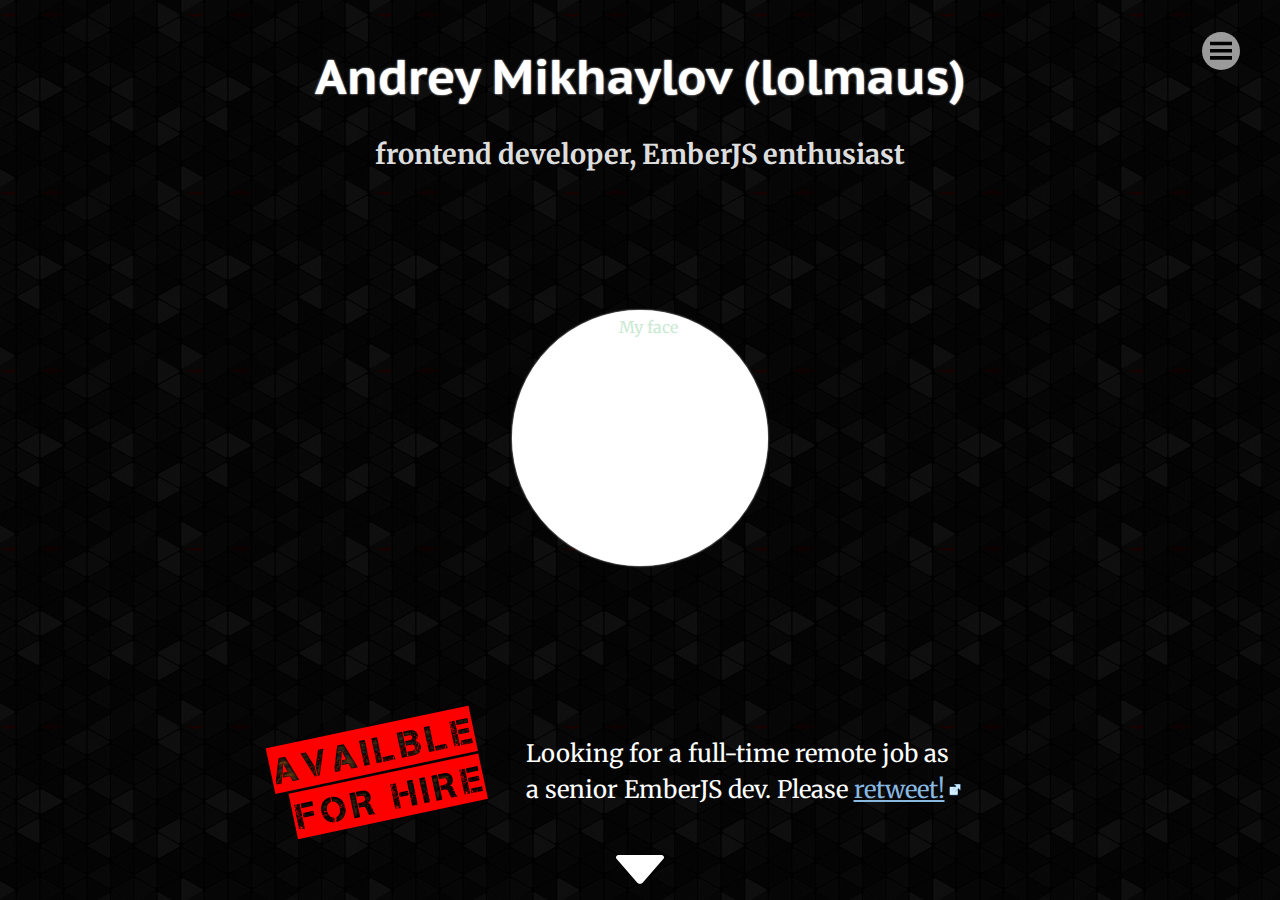
==== commit 301ac55f: "deploy" ====
--- a/en/index.html
+++ b/en/index.html
@@ -7,7 +7,7 @@
     <meta name="viewport" content="width=device-width, initial-scale=1">
 
     
-<meta name="lolma-us/config/environment" content="%7B%22modulePrefix%22%3A%22lolma-us%22%2C%22podModulePrefix%22%3A%22lolma-us/pods%22%2C%22environment%22%3A%22production%22%2C%22rootURL%22%3A%22/%22%2C%22locationType%22%3A%22auto%22%2C%22envVars%22%3A%7B%22LMS_DEPLOY_TARGET%22%3A%22prod%22%2C%22LMS_GITHUB_CLIENT_ID%22%3A%224da52fd7973591d437ea%22%2C%22LMS_HOST%22%3A%22http%3A//lolma.us%22%2C%22LMS_GATEKEEPER_URL%22%3A%22https%3A//lolma-us-prod.herokuapp.com%22%7D%2C%22EmberENV%22%3A%7B%22FEATURES%22%3A%7B%7D%2C%22EXTEND_PROTOTYPES%22%3A%7B%22Date%22%3Afalse%7D%7D%2C%22APP%22%3A%7B%22name%22%3A%22lolma-us%22%2C%22version%22%3A%220.0.0+ebeaf124%22%7D%2C%22i18n%22%3A%7B%22defaultLocale%22%3A%22en%22%7D%2C%22fastboot%22%3A%7B%22hostWhitelist%22%3A%5B%22/%22%2C%22http%3A//127.0.0.1%3A8081%22%5D%7D%2C%22torii%22%3A%7B%22providers%22%3A%7B%22github-oauth2%22%3A%7B%22apiKey%22%3A%224da52fd7973591d437ea%22%2C%22scope%22%3A%22public_repo%22%7D%7D%7D%2C%22moment%22%3A%7B%22includeLocales%22%3A%5B%22ru%22%5D%7D%2C%22metricsAdapters%22%3A%5B%7B%22name%22%3A%22GoogleAnalytics%22%2C%22environments%22%3A%5B%22production%22%5D%2C%22config%22%3A%7B%22id%22%3A%22UA-77566978-1%22%7D%7D%5D%2C%22LMS_GITHUB_CLIENT_ID%22%3A%224da52fd7973591d437ea%22%2C%22LMS_HOST%22%3A%22http%3A//lolma.us%22%2C%22LMS_GATEKEEPER_URL%22%3A%22https%3A//lolma-us-prod.herokuapp.com%22%2C%22staticBoot%22%3A%7B%7D%2C%22exportApplicationGlobal%22%3Afalse%7D" />
+<meta name="lolma-us/config/environment" content="%7B%22modulePrefix%22%3A%22lolma-us%22%2C%22podModulePrefix%22%3A%22lolma-us/pods%22%2C%22environment%22%3A%22production%22%2C%22rootURL%22%3A%22/%22%2C%22locationType%22%3A%22auto%22%2C%22envVars%22%3A%7B%22LMS_DEPLOY_TARGET%22%3A%22prod%22%2C%22LMS_GITHUB_CLIENT_ID%22%3A%224da52fd7973591d437ea%22%2C%22LMS_HOST%22%3A%22http%3A//lolma.us%22%2C%22LMS_GATEKEEPER_URL%22%3A%22https%3A//lolma-us-prod.herokuapp.com%22%7D%2C%22EmberENV%22%3A%7B%22FEATURES%22%3A%7B%7D%2C%22EXTEND_PROTOTYPES%22%3A%7B%22Date%22%3Afalse%7D%7D%2C%22APP%22%3A%7B%22name%22%3A%22lolma-us%22%2C%22version%22%3A%220.0.0+896b5636%22%7D%2C%22i18n%22%3A%7B%22defaultLocale%22%3A%22en%22%7D%2C%22fastboot%22%3A%7B%22hostWhitelist%22%3A%5B%22/%22%2C%22http%3A//127.0.0.1%3A8081%22%5D%7D%2C%22torii%22%3A%7B%22providers%22%3A%7B%22github-oauth2%22%3A%7B%22apiKey%22%3A%224da52fd7973591d437ea%22%2C%22scope%22%3A%22public_repo%22%7D%7D%7D%2C%22moment%22%3A%7B%22includeLocales%22%3A%5B%22ru%22%5D%7D%2C%22metricsAdapters%22%3A%5B%7B%22name%22%3A%22GoogleAnalytics%22%2C%22environments%22%3A%5B%22production%22%5D%2C%22config%22%3A%7B%22id%22%3A%22UA-77566978-1%22%7D%7D%5D%2C%22LMS_GITHUB_CLIENT_ID%22%3A%224da52fd7973591d437ea%22%2C%22LMS_HOST%22%3A%22http%3A//lolma.us%22%2C%22LMS_GATEKEEPER_URL%22%3A%22https%3A//lolma-us-prod.herokuapp.com%22%2C%22staticBoot%22%3A%7B%7D%2C%22exportApplicationGlobal%22%3Afalse%7D" />
 <!-- EMBER_CLI_FASTBOOT_TITLE --><meta name="ember-cli-head-start">
 <title>lolmaus - Andrey Mikhaylov</title>
 
@@ -17,11 +17,10 @@
 
 
     <link rel="stylesheet" href="/assets/vendor-d41d8cd98f00b204e9800998ecf8427e.css" integrity="sha256-47DEQpj8HBSa+/TImW+5JCeuQeRkm5NMpJWZG3hSuFU= sha512-z4PhNX7vuL3xVChQ1m2AB9Yg5AULVxXcg/SpIdNs6c5H0NE8XYXysP+DGNKHfuwvY7kxvUdBeoGlODJ6+SfaPg==" >
-    <link rel="stylesheet" href="/assets/lolma-us-ed33e63e9e5aa9ed8d09d89cead6c5e4.css" integrity="sha256-ykY344PWW22GyTDWk7aplDjoKOM3jfIQia6YcXzbFtI= sha512-6Pk73OIXlSPSfiEiLeJkpdngfkIT0H2puFEjY8CWpGi7SBwhUeARP1SKBr+sGyYcrU61CPrOF2H626V1ufYQZw==" >
+    <link rel="stylesheet" href="/assets/lolma-us-1e2a993e2b496325cb0ee0b722257ba5.css" integrity="sha256-mU0nDs8NNMEqNSkNRo2NbMEY1OKs99b1iotzdolFQ44= sha512-UtWfn/CysdOpggW6POz8lYjpZVs5WjVpqclxKkb7bNytOo2alvp03ECO0VIF3J+8VYVrDz80WDrMBdZJY0GIvQ==" >
 
     
-  <link rel="yandex-tableau-widget" href="/yandex-browser-manifest.json">
-<link rel="apple-touch-icon" sizes="57x57" href="/apple-touch-icon-57x57-203b981bb19f1b67447e4f2ae61bb888.png">
+  <link rel="apple-touch-icon" sizes="57x57" href="/apple-touch-icon-57x57-203b981bb19f1b67447e4f2ae61bb888.png">
 <link rel="apple-touch-icon" sizes="60x60" href="/apple-touch-icon-60x60-340def3f0b4f5d26ac0b302e0b45fbad.png">
 <link rel="apple-touch-icon" sizes="72x72" href="/apple-touch-icon-72x72-39e286ef24b8e1b60a2ea5f7beb8a8fd.png">
 <link rel="apple-touch-icon" sizes="76x76" href="/apple-touch-icon-76x76-2a09f98b10eedeb0ed268fc91fcc15dc.png">
@@ -33,6 +32,7 @@
 <meta name="apple-mobile-web-app-capable" content="yes">
 <meta name="apple-mobile-web-app-status-bar-style" content="black-translucent">
 <meta name="apple-mobile-web-app-title">
+<link rel="yandex-tableau-widget" href="/yandex-browser-manifest.json">
 <link rel="icon" type="image/png" sizes="228x228" href="/coast-228x228-1c304007f9f5d528f5fdb07c833d75d5.png">
 <link rel="icon" type="image/png" sizes="32x32" href="/favicon-32x32-372781912de68a7cd1a532f2b337310e.png">
 <link rel="icon" type="image/png" sizes="192x192" href="/android-chrome-192x192-cf4c6430d9080e64393d403b561e58ed.png">
@@ -57,7 +57,7 @@
 <link rel="apple-touch-startup-image" media="(device-width: 768px) and (device-height: 1024px) and (orientation: portrait) and (-webkit-device-pixel-ratio: 2)" href="/apple-touch-startup-image-1536x2008-bcaf6c1d863234d5458905e61c0e696a.png">
 </head>
   <body>
-    <div id="ember2990" class="ember-view"><div class="route-locale">
+    <div id="ember2674" class="ember-view"><div class="route-locale">
 
   <input type="checkbox" id="route-locale-menuToggler" class="route-locale-menuToggler ember-checkbox ember-view">
 
@@ -69,13 +69,13 @@
 
 
 
-  <div id="ember3001" class="route-locale-menu sideMenu ember-view"><div class="route-locale-menu-greeting">
+  <div id="ember2685" class="route-locale-menu sideMenu ember-view"><div class="route-locale-menu-greeting">
   You are awesome today!
   <span class="route-locale-menu-greeting-emoji">😎</span>
 </div>
 
 <div class="route-locale-menu-items">
-    <a href="/en/blog" id="ember3014" class="route-locale-menu-item _blog ember-view">Blog</a>
+    <a href="/en/blog" id="ember2698" class="route-locale-menu-item _blog ember-view">Blog</a>
 
 <!---->
   <a href="https://github.com/lolmaus/lolma.us" class="route-locale-menu-item _source -no-icon">
@@ -83,14 +83,14 @@
     <span class="externalLink"></span>
   </a>
 
-<a href="/ru" id="ember3031" class="route-locale-menu-item _locale ember-view">    Моя не понимать
+<a href="/ru" id="ember2715" class="route-locale-menu-item _locale ember-view">    Моя не понимать
 </a></div></div>
 
 
 
   <div class="route-locale-content">
     <div class="route-localeIndex">
-  <div id="ember3039" class="heroHeader ember-view"><div id="ember3042" class="secTion ember-view"><div class="secTion-inner heroHeader-inner">
+  <div id="ember2727" class="heroHeader ember-view"><div id="ember2730" class="secTion ember-view"><div class="secTion-inner heroHeader-inner">
   
   <div class="heroHeader-header">
     <h1 class="heroHeader-title h1">
@@ -116,7 +116,7 @@
       </div>
     </div>
 
-<a href="#content" id="ember3047" class="heroHeader-scrollTo scrollTo ember-view">        🞃
+<a href="#content" id="ember2739" class="heroHeader-scrollTo scrollTo ember-view">        <svg xmlns="http://www.w3.org/2000/svg" height="191.9" viewBox="0 0 320 191.89999" width="320" class="heroHeader-scrollTo-icon"><path d="M2.9 24.7l1.8 2.1 136 156.5c4.6 5.3 11.5 8.6 19.2 8.6 7.7 0 14.6-3.4 19.2-8.6L315 27.1l2.3-2.6C319 22 320 19 320 15.8 320 7.1 312.6 0 303.4 0H16.6C7.4 0 0 7.1 0 15.8c0 3.3 1.1 6.4 2.9 8.9z"/></svg>
 
 </a>  </div>
 
@@ -126,16 +126,16 @@
 
 <div id="content" class="route-localeIndex-cards secTion ember-view"><div class="secTion-inner route-localeIndex-cards-inner">
   
-    <div id="ember3062" class="route-localeIndex-card _personality markdownBlock ember-view">  <h2 class="markdownBlock-title -callout">
+    <div id="ember2768" class="route-localeIndex-card _personality markdownBlock ember-view">  <h2 class="markdownBlock-title -callout">
     Personality
   </h2>
 
-  <div id="ember3067" class="markdownBlock-body ember-view"><p>At work I'm a passionate developer; strong supporter of best practices and patterns; serious about code readability, maintainability and scalability; believe in testing. On the scale from quick-n-dirty to slow-but-thorough, I lean toward the latter.</p>
+  <div id="ember2773" class="markdownBlock-body ember-view"><p>At work I'm a passionate developer; strong supporter of best practices and patterns; serious about code readability, maintainability and scalability; believe in testing. On the scale from quick-n-dirty to slow-but-thorough, I lean toward the latter.</p>
 <p>Off duty, I'm a loving husband and father, an avid debater, a board game geek, a retired recreational cyclist, a crazy Russian and an affable guy with a slightly twisted sense of humor.</p>
 <p>I live in Moscow, Russia. Love working remotely from other beautiful places. Able to adjust to your timezone for partial or full work hours overlap.</p></div>
 </div>
 
-    <div id="ember3070" class="route-localeIndex-card _presence onlinePresence ember-view"><h2 class="onlinePresence-title -callout">
+    <div id="ember2778" class="route-localeIndex-card _presence onlinePresence ember-view"><h2 class="onlinePresence-title -callout">
   Online presence
 </h2>
 
@@ -164,7 +164,7 @@
 
       <span class="onlinePresence-item-meta onlinePresence-item-so-stats">
         <span class="onlinePresence-item-so-stats-reputation">
-          13961
+          13971
         </span>
 
         <span class="onlinePresence-item-so-stats-badges">
@@ -246,11 +246,11 @@
 
 </ul></div>
 
-    <div id="ember3071" class="route-localeIndex-card _skills markdownBlock ember-view">  <h2 class="markdownBlock-title -callout">
+    <div id="ember2779" class="route-localeIndex-card _skills markdownBlock ember-view">  <h2 class="markdownBlock-title -callout">
     Skills
   </h2>
 
-  <div id="ember3072" class="markdownBlock-body ember-view"><h4 id="frontenddevelopment">Frontend development</h4>
+  <div id="ember2780" class="markdownBlock-body ember-view"><h4 id="frontenddevelopment">Frontend development</h4>
 <ul>
 <li>Over five years in frontend development</li>
 <li>Solid JavaScript skill, love modern tools, practices and patterns</li>
@@ -285,15 +285,15 @@
 </ul></div>
 </div>
 
-    <div id="ember3075" class="route-localeIndex-card _projects proJects ember-view"><h2 class="proJects-title -callout">
+    <div id="ember2785" class="route-localeIndex-card _projects proJects ember-view"><h2 class="proJects-title -callout">
   Open Source Contributions
 </h2>
 
 
 
-<input type="checkbox" id="9g42a" class="proJects-stalledInput ember-checkbox ember-view">
-
-<label for="9g42a" class="proJects-stalledlabel">
+<input type="checkbox" id="24ik9" class="proJects-stalledInput ember-checkbox ember-view">
+
+<label for="24ik9" class="proJects-stalledlabel">
   Show stalled projects
 </label>
 
@@ -303,11 +303,11 @@
     Sass Libraries
   </h4>
 
-  <div id="ember3084" class="projectGroup ember-view">  <div id="ember3094" class="projectGroup-project proJect ember-view"><div class="proJect-meta">
+  <div id="ember2802" class="projectGroup ember-view">  <div id="ember2816" class="projectGroup-project proJect ember-view"><div class="proJect-meta">
 
   <a href="https://github.com/lolmaus/breakpoint-slicer">breakpoint-slicer</a>
 
-  <div id="ember3099" class="starButton ember-view"><div class="starButton-buttonWrapper">
+  <div id="ember2825" class="starButton ember-view"><div class="starButton-buttonWrapper">
 
   <a href="https://github.com/lolmaus/breakpoint-slicer" class="starButton-button  -no-icon">
     ★ Star
@@ -343,13 +343,13 @@
 <!---->
 <!----></div>
 
-  <div id="ember3102" class="proJect-description ember-view"><p>slicing media queries with ease</p></div>
-</div>
-  <div id="ember3104" class="projectGroup-project proJect ember-view"><div class="proJect-meta">
+  <div id="ember2828" class="proJect-description ember-view"><p>slicing media queries with ease</p></div>
+</div>
+  <div id="ember2830" class="projectGroup-project proJect ember-view"><div class="proJect-meta">
 
   <a href="https://github.com/lolmaus/singularity-quick-spanner">singularity-quick-spanner</a>
 
-  <div id="ember3105" class="starButton ember-view"><div class="starButton-buttonWrapper">
+  <div id="ember2831" class="starButton ember-view"><div class="starButton-buttonWrapper">
 
   <a href="https://github.com/lolmaus/singularity-quick-spanner" class="starButton-button  -no-icon">
     ★ Star
@@ -385,7 +385,7 @@
 <!---->
 <!----></div>
 
-  <div id="ember3108" class="proJect-description ember-view"><p>collection of handy shortcut mixins for the Singularity grid system</p></div>
+  <div id="ember2834" class="proJect-description ember-view"><p>collection of handy shortcut mixins for the Singularity grid system</p></div>
 </div>
 </div>
 
@@ -395,11 +395,11 @@
     Ember Addons
   </h4>
 
-  <div id="ember3109" class="projectGroup ember-view">  <div id="ember3111" class="projectGroup-project proJect ember-view"><div class="proJect-meta">
+  <div id="ember2835" class="projectGroup ember-view">  <div id="ember2837" class="projectGroup-project proJect ember-view"><div class="proJect-meta">
 
   <a href="https://github.com/lolmaus/ember-cli-custom-assertions-collection">ember-cli-custom-assertions-collection</a>
 
-  <div id="ember3112" class="starButton ember-view"><div class="starButton-buttonWrapper">
+  <div id="ember2838" class="starButton ember-view"><div class="starButton-buttonWrapper">
 
   <a href="https://github.com/lolmaus/ember-cli-custom-assertions-collection" class="starButton-button  -no-icon">
     ★ Star
@@ -438,13 +438,13 @@
 
 <!----></div>
 
-  <div id="ember3115" class="proJect-description ember-view"><p>a set of custom assertions, aiming to substitute Chai in QUnit world. Go add your own assertions!</p></div>
-</div>
-  <div id="ember3117" class="projectGroup-project proJect ember-view"><div class="proJect-meta">
+  <div id="ember2841" class="proJect-description ember-view"><p>a set of custom assertions, aiming to substitute Chai in QUnit world. Go add your own assertions!</p></div>
+</div>
+  <div id="ember2843" class="projectGroup-project proJect ember-view"><div class="proJect-meta">
 
   <a href="https://github.com/lolmaus/ember-element-query">ember-element-query</a>
 
-  <div id="ember3118" class="starButton ember-view"><div class="starButton-buttonWrapper">
+  <div id="ember2844" class="starButton ember-view"><div class="starButton-buttonWrapper">
 
   <a href="https://github.com/lolmaus/ember-element-query" class="starButton-button  -no-icon">
     ★ Star
@@ -483,13 +483,13 @@
 
 <!----></div>
 
-  <div id="ember3121" class="proJect-description ember-view"><p>element query solution for your Ember apps</p></div>
-</div>
-  <div id="ember3123" class="projectGroup-project proJect ember-view"><div class="proJect-meta">
+  <div id="ember2847" class="proJect-description ember-view"><p>element query solution for your Ember apps</p></div>
+</div>
+  <div id="ember2849" class="projectGroup-project proJect ember-view"><div class="proJect-meta">
 
   <a href="https://github.com/firecracker/ember-katex">ember-katex</a>
 
-  <div id="ember3124" class="starButton ember-view"><div class="starButton-buttonWrapper">
+  <div id="ember2850" class="starButton ember-view"><div class="starButton-buttonWrapper">
 
   <a href="https://github.com/firecracker/ember-katex" class="starButton-button  -no-icon">
     ★ Star
@@ -528,13 +528,13 @@
 
 <!----></div>
 
-  <div id="ember3127" class="proJect-description ember-view"><p>render your LaTeX formulas using <a href='https://github.com/Khan/KaTeX'>KaTeX</a></p></div>
-</div>
-  <div id="ember3129" class="projectGroup-project proJect ember-view"><div class="proJect-meta">
+  <div id="ember2853" class="proJect-description ember-view"><p>render your LaTeX formulas using <a href='https://github.com/Khan/KaTeX'>KaTeX</a></p></div>
+</div>
+  <div id="ember2855" class="projectGroup-project proJect ember-view"><div class="proJect-meta">
 
   <a href="https://github.com/lolmaus/ember-scroll-to-mk2">ember-scroll-to-mk2</a>
 
-  <div id="ember3130" class="starButton ember-view"><div class="starButton-buttonWrapper">
+  <div id="ember2856" class="starButton ember-view"><div class="starButton-buttonWrapper">
 
   <a href="https://github.com/lolmaus/ember-scroll-to-mk2" class="starButton-button  -no-icon">
     ★ Star
@@ -573,13 +573,13 @@
 
 <!----></div>
 
-  <div id="ember3133" class="proJect-description ember-view"><p>a link/button component that performs animated scrolling to a specified selector</p></div>
-</div>
-  <div id="ember3135" class="projectGroup-project proJect ember-view"><div class="proJect-meta">
+  <div id="ember2859" class="proJect-description ember-view"><p>a link/button component that performs animated scrolling to a specified selector</p></div>
+</div>
+  <div id="ember2861" class="projectGroup-project proJect ember-view"><div class="proJect-meta">
 
   <a href="https://github.com/lolmaus/ember-svg-pie">ember-svg-pie</a>
 
-  <div id="ember3136" class="starButton ember-view"><div class="starButton-buttonWrapper">
+  <div id="ember2862" class="starButton ember-view"><div class="starButton-buttonWrapper">
 
   <a href="https://github.com/lolmaus/ember-svg-pie" class="starButton-button  -no-icon">
     ★ Star
@@ -618,13 +618,13 @@
 
 <!----></div>
 
-  <div id="ember3139" class="proJect-description ember-view"><p>an extremely simple SVG pie chart component</p></div>
-</div>
-  <div id="ember3141" class="projectGroup-project proJect ember-view"><div class="proJect-meta">
+  <div id="ember2865" class="proJect-description ember-view"><p>an extremely simple SVG pie chart component</p></div>
+</div>
+  <div id="ember2867" class="projectGroup-project proJect ember-view"><div class="proJect-meta">
 
   <a href="https://github.com/lolmaus/ember-gist">ember-gist</a>
 
-  <div id="ember3142" class="starButton ember-view"><div class="starButton-buttonWrapper">
+  <div id="ember2868" class="starButton ember-view"><div class="starButton-buttonWrapper">
 
   <a href="https://github.com/lolmaus/ember-gist" class="starButton-button  -no-icon">
     ★ Star
@@ -663,13 +663,13 @@
     </span>
 </div>
 
-  <div id="ember3145" class="proJect-description ember-view"><p>use gist.github.com as a poor man's backend</p></div>
-</div>
-  <div id="ember3147" class="projectGroup-project proJect -stalled ember-view"><div class="proJect-meta">
+  <div id="ember2871" class="proJect-description ember-view"><p>use gist.github.com as a poor man's backend</p></div>
+</div>
+  <div id="ember2873" class="projectGroup-project proJect -stalled ember-view"><div class="proJect-meta">
 
   <a href="https://github.com/lolmaus/ember-cli-stained-by-children">ember-cli-stained-by-children</a>
 
-  <div id="ember3148" class="starButton ember-view"><div class="starButton-buttonWrapper">
+  <div id="ember2874" class="starButton ember-view"><div class="starButton-buttonWrapper">
 
   <a href="https://github.com/lolmaus/ember-cli-stained-by-children" class="starButton-button  -no-icon">
     ★ Star
@@ -711,13 +711,13 @@
     </span>
 </div>
 
-  <div id="ember3151" class="proJect-description ember-view"><p>mark records as dirty when related records get dirty</p></div>
-</div>
-  <div id="ember3153" class="projectGroup-project proJect -stalled ember-view"><div class="proJect-meta">
+  <div id="ember2877" class="proJect-description ember-view"><p>mark records as dirty when related records get dirty</p></div>
+</div>
+  <div id="ember2879" class="projectGroup-project proJect -stalled ember-view"><div class="proJect-meta">
 
   <a href="https://github.com/lolmaus/ember-drag-sort">ember-drag-sort</a>
 
-  <div id="ember3154" class="starButton ember-view"><div class="starButton-buttonWrapper">
+  <div id="ember2880" class="starButton ember-view"><div class="starButton-buttonWrapper">
 
   <a href="https://github.com/lolmaus/ember-drag-sort" class="starButton-button  -no-icon">
     ★ Star
@@ -756,13 +756,13 @@
     </span>
 </div>
 
-  <div id="ember3157" class="proJect-description ember-view"><p>drag'n'drop sortable list component, with support for multiple and nested lists</p></div>
-</div>
-  <div id="ember3159" class="projectGroup-project proJect -stalled ember-view"><div class="proJect-meta">
+  <div id="ember2883" class="proJect-description ember-view"><p>drag'n'drop sortable list component, with support for multiple and nested lists</p></div>
+</div>
+  <div id="ember2885" class="projectGroup-project proJect -stalled ember-view"><div class="proJect-meta">
 
   <a href="https://github.com/lolmaus/ember-stamplay">ember-stamplay</a>
 
-  <div id="ember3160" class="starButton ember-view"><div class="starButton-buttonWrapper">
+  <div id="ember2886" class="starButton ember-view"><div class="starButton-buttonWrapper">
 
   <a href="https://github.com/lolmaus/ember-stamplay" class="starButton-button  -no-icon">
     ★ Star
@@ -801,7 +801,7 @@
     </span>
 </div>
 
-  <div id="ember3163" class="proJect-description ember-view"><p>integrate with the Stamplay.com backend-as-a-service</p></div>
+  <div id="ember2889" class="proJect-description ember-view"><p>integrate with the Stamplay.com backend-as-a-service</p></div>
 </div>
 </div>
 
@@ -810,11 +810,11 @@
     Ember Apps
   </h4>
 
-  <div id="ember3164" class="projectGroup ember-view">  <div id="ember3166" class="projectGroup-project proJect ember-view"><div class="proJect-meta">
+  <div id="ember2890" class="projectGroup ember-view">  <div id="ember2892" class="projectGroup-project proJect ember-view"><div class="proJect-meta">
 
   <a href="https://github.com/lolmaus/lolma.us">lolma.us</a>
 
-  <div id="ember3167" class="starButton ember-view"><div class="starButton-buttonWrapper">
+  <div id="ember2893" class="starButton ember-view"><div class="starButton-buttonWrapper">
 
   <a href="https://github.com/lolmaus/lolma.us" class="starButton-button  -no-icon">
     ★ Star
@@ -850,13 +850,13 @@
 <!---->
 <!----></div>
 
-  <div id="ember3170" class="proJect-description ember-view"><p>this website, please see a detailed description below</p></div>
-</div>
-  <div id="ember3172" class="projectGroup-project proJect ember-view"><div class="proJect-meta">
+  <div id="ember2896" class="proJect-description ember-view"><p>this website, please see a detailed description below</p></div>
+</div>
+  <div id="ember2898" class="projectGroup-project proJect ember-view"><div class="proJect-meta">
 
   <a href="https://github.com/lolmaus/yuidork">yuidork</a>
 
-  <div id="ember3173" class="starButton ember-view"><div class="starButton-buttonWrapper">
+  <div id="ember2899" class="starButton ember-view"><div class="starButton-buttonWrapper">
 
   <a href="https://github.com/lolmaus/yuidork" class="starButton-button  -no-icon">
     ★ Star
@@ -895,13 +895,13 @@
     </span>
 </div>
 
-  <div id="ember3176" class="proJect-description ember-view"><p>view YUIDoc/JSDoc documentation for any project and any branch/tag/commit directly from GitHub</p></div>
-</div>
-  <div id="ember3178" class="projectGroup-project proJect ember-view"><div class="proJect-meta">
+  <div id="ember2902" class="proJect-description ember-view"><p>view YUIDoc/JSDoc documentation for any project and any branch/tag/commit directly from GitHub</p></div>
+</div>
+  <div id="ember2904" class="projectGroup-project proJect ember-view"><div class="proJect-meta">
 
   <a href="https://github.com/lolmaus/ember-app-state-slider">ember-app-state-slider</a>
 
-  <div id="ember3179" class="starButton ember-view"><div class="starButton-buttonWrapper">
+  <div id="ember2905" class="starButton ember-view"><div class="starButton-buttonWrapper">
 
   <a href="https://github.com/lolmaus/ember-app-state-slider" class="starButton-button  -no-icon">
     ★ Star
@@ -940,7 +940,7 @@
     </span>
 </div>
 
-  <div id="ember3182" class="proJect-description ember-view"><p>a quick and naive implementation of immutable state management and time travel slider in Ember</p></div>
+  <div id="ember2908" class="proJect-description ember-view"><p>a quick and naive implementation of immutable state management and time travel slider in Ember</p></div>
 </div>
 </div>
 
@@ -950,11 +950,11 @@
     JavaScript Libraries
   </h4>
 
-  <div id="ember3183" class="projectGroup ember-view">  <div id="ember3185" class="projectGroup-project proJect -stalled ember-view"><div class="proJect-meta">
+  <div id="ember2909" class="projectGroup ember-view">  <div id="ember2911" class="projectGroup-project proJect -stalled ember-view"><div class="proJect-meta">
 
   <a href="https://github.com/lolmaus/assertron">assertron</a>
 
-  <div id="ember3186" class="starButton ember-view"><div class="starButton-buttonWrapper">
+  <div id="ember2912" class="starButton ember-view"><div class="starButton-buttonWrapper">
 
   <a href="https://github.com/lolmaus/assertron" class="starButton-button  -no-icon">
     ★ Star
@@ -993,7 +993,7 @@
     </span>
 </div>
 
-  <div id="ember3189" class="proJect-description ember-view"><p>standalone assertion library, aiming to be a tool for simple contract-driven development</p></div>
+  <div id="ember2915" class="proJect-description ember-view"><p>standalone assertion library, aiming to be a tool for simple contract-driven development</p></div>
 </div>
 </div>
 
@@ -1001,11 +1001,11 @@
     Old jQuery Plugins
   </h4>
 
-  <div id="ember3190" class="projectGroup ember-view">  <div id="ember3192" class="projectGroup-project proJect ember-view"><div class="proJect-meta">
+  <div id="ember2916" class="projectGroup ember-view">  <div id="ember2918" class="projectGroup-project proJect ember-view"><div class="proJect-meta">
 
   <a href="https://github.com/lolmaus/jquery.closestchild">jquery.closestchild</a>
 
-  <div id="ember3193" class="starButton ember-view"><div class="starButton-buttonWrapper">
+  <div id="ember2919" class="starButton ember-view"><div class="starButton-buttonWrapper">
 
   <a href="https://github.com/lolmaus/jquery.closestchild" class="starButton-button  -no-icon">
     ★ Star
@@ -1041,13 +1041,13 @@
 <!---->
 <!----></div>
 
-  <div id="ember3196" class="proJect-description ember-view"><p>an opposite of <code>closest()</code>: find the nearest child that matches a selector, ignore deeper matching children</p></div>
-</div>
-  <div id="ember3198" class="projectGroup-project proJect ember-view"><div class="proJect-meta">
+  <div id="ember2922" class="proJect-description ember-view"><p>an opposite of <code>closest()</code>: find the nearest child that matches a selector, ignore deeper matching children</p></div>
+</div>
+  <div id="ember2924" class="projectGroup-project proJect ember-view"><div class="proJect-meta">
 
   <a href="https://github.com/lolmaus/jquery.dragbetter">jquery.dragbetter</a>
 
-  <div id="ember3199" class="starButton ember-view"><div class="starButton-buttonWrapper">
+  <div id="ember2925" class="starButton ember-view"><div class="starButton-buttonWrapper">
 
   <a href="https://github.com/lolmaus/jquery.dragbetter" class="starButton-button  -no-icon">
     ★ Star
@@ -1083,20 +1083,20 @@
 <!---->
 <!----></div>
 
-  <div id="ember3202" class="proJect-description ember-view"><p>a no-bullshit alternative to <code>dragenter</code> and <code>dragleave</code> events behaving like <code>mouseenter</code> and <code>mouseleave</code>, not <code>mousein</code> and <code>mouseout</code></p></div>
-</div>
-</div>
-</div>
-
-    <div id="ember3205" class="route-localeIndex-card _timeline timeLine ember-view"><h2 class="timeLine-title -callout">
+  <div id="ember2928" class="proJect-description ember-view"><p>a no-bullshit alternative to <code>dragenter</code> and <code>dragleave</code> events behaving like <code>mouseenter</code> and <code>mouseleave</code>, not <code>mousein</code> and <code>mouseout</code></p></div>
+</div>
+</div>
+</div>
+
+    <div id="ember2933" class="route-localeIndex-card _timeline timeLine ember-view"><h2 class="timeLine-title -callout">
   Experience
 </h2>
 
 
 
-<input type="checkbox" id="ejv46" class="timeLine-showDetails ember-checkbox ember-view">
-
-<label for="ejv46">
+<input type="checkbox" id="jh58p" class="timeLine-showDetails ember-checkbox ember-view">
+
+<label for="jh58p">
   Show details
 </label>
 
@@ -1118,9 +1118,9 @@
             Nov 2016
         </div>
 
-        <div id="ember3211" class="timeLine-item-name ember-view"><p>EmberJS Developer at <a href='http://firecracker.me'>Firecracker.me</a>, US</p></div>
-
-          <div id="ember3212" class="timeLine-item-desc ember-view"><p>My best adventure so far! The team was like a family. You should contact them for a reference.</p>
+        <div id="ember2939" class="timeLine-item-name ember-view"><p>EmberJS Developer at <a href='http://firecracker.me'>Firecracker.me</a>, US</p></div>
+
+          <div id="ember2940" class="timeLine-item-desc ember-view"><p>My best adventure so far! The team was like a family. You should contact them for a reference.</p>
 <ul>
 <li>EmberJS/frontend development.</li>
 <li>Unit and user acceptance testing.</li>
@@ -1148,9 +1148,9 @@
             Sep 2014
         </div>
 
-        <div id="ember3214" class="timeLine-item-name ember-view"><p>EmberJS and AngularJS Developer at <a href='http://hell-o-baby.com'>Hell'o Baby</a>, Russia</p></div>
-
-          <div id="ember3215" class="timeLine-item-desc ember-view"><p>The flagship product of Hell'o Baby was originally implemented in Backbone, I led it's reimplementation from scratch in Angular. I did frontend developer myself and managed outstaffed devs.</p>
+        <div id="ember2942" class="timeLine-item-name ember-view"><p>EmberJS and AngularJS Developer at <a href='http://hell-o-baby.com'>Hell'o Baby</a>, Russia</p></div>
+
+          <div id="ember2943" class="timeLine-item-desc ember-view"><p>The flagship product of Hell'o Baby was originally implemented in Backbone, I led it's reimplementation from scratch in Angular. I did frontend developer myself and managed outstaffed devs.</p>
 <p>I leveraged Ember to implement the company's internal admin panel. In its core was a builder of high-level database requests. A sophisticated form was generated dynamically according to a structure determined by the backend.</p>
 <p>The resulting data selections were presented as various graphs built with <a href="http://www.highcharts.com/demo">Highcharts</a> for analytics.</p>
 <p>The admin panel also offered an email builder — for both newsletters and individual messages. All email templates were rendered live into a thumbnail gallery. The gallery could be filtered.</p>
@@ -1170,9 +1170,9 @@
 
 <!---->        </div>
 
-        <div id="ember3217" class="timeLine-item-name ember-view"><p>Frontend Developer for <a href='https://nasonpearl.ru'>NasonPearl.ru</a>, Russia</p></div>
-
-          <div id="ember3218" class="timeLine-item-desc ember-view"><p>Implemented the frontend for the online jewelry store NasonPearl.</p></div>
+        <div id="ember2945" class="timeLine-item-name ember-view"><p>Frontend Developer for <a href='https://nasonpearl.ru'>NasonPearl.ru</a>, Russia</p></div>
+
+          <div id="ember2946" class="timeLine-item-desc ember-view"><p>Implemented the frontend for the online jewelry store NasonPearl.</p></div>
       </div>
     </div>
 
@@ -1190,9 +1190,9 @@
             Jul 2014
         </div>
 
-        <div id="ember3220" class="timeLine-item-name ember-view"><p>Frontend Developer (trial) at <a href='https://healthfundr.com'>Healthfundr.com</a>, US</p></div>
-
-          <div id="ember3221" class="timeLine-item-desc ember-view"><p>I was hired as an experienced frontend dev, yet what team really needed was a CakePHP dev with some Bootstrap knowledge.</p>
+        <div id="ember2948" class="timeLine-item-name ember-view"><p>Frontend Developer (trial) at <a href='https://healthfundr.com'>Healthfundr.com</a>, US</p></div>
+
+          <div id="ember2949" class="timeLine-item-desc ember-view"><p>I was hired as an experienced frontend dev, yet what team really needed was a CakePHP dev with some Bootstrap knowledge.</p>
 <p>For me it was a step back, so we mutually agreed to part ways.</p></div>
       </div>
     </div>
@@ -1211,9 +1211,9 @@
             Jun 2014
         </div>
 
-        <div id="ember3223" class="timeLine-item-name ember-view"><p>Frontend Developer at <a href='http://hivemindunit.github.io/hivemind-frontend-prototype/settings/domains/categories2/'>Hivemind.io</a>, Russia</p></div>
-
-          <div id="ember3224" class="timeLine-item-desc ember-view"><ul>
+        <div id="ember2951" class="timeLine-item-name ember-view"><p>Frontend Developer at <a href='http://hivemindunit.github.io/hivemind-frontend-prototype/settings/domains/categories2/'>Hivemind.io</a>, Russia</p></div>
+
+          <div id="ember2952" class="timeLine-item-desc ember-view"><ul>
 <li>Prototyping the UI (linked above).</li>
 <li>Building the frontend.</li>
 <li>Working against a Rails API.</li>
@@ -1236,9 +1236,9 @@
             Mar 2014
         </div>
 
-        <div id="ember3226" class="timeLine-item-name ember-view"><p>Head of Tech Dept at <a href='http://stkomp.ru/'>STKomp.ru</a>, Russia</p></div>
-
-          <div id="ember3227" class="timeLine-item-desc ember-view"><ul>
+        <div id="ember2954" class="timeLine-item-name ember-view"><p>Head of Tech Dept at <a href='http://stkomp.ru/'>STKomp.ru</a>, Russia</p></div>
+
+          <div id="ember2955" class="timeLine-item-desc ember-view"><ul>
 <li>Managing company's IT infrastructure.</li>
 <li>Building and maintaining company's website.</li>
 </ul></div>
@@ -1257,7 +1257,7 @@
 
 <!---->        </div>
 
-        <div id="ember3229" class="timeLine-item-name ember-view"><p>Graduated from <a href='http://stankin.ru/en/education/faculty-of-computer-science-and-control-systems/'>Moscow State Technological University "Stankin"</a> (Software engineer, Specialist degree)</p></div>
+        <div id="ember2957" class="timeLine-item-name ember-view"><p>Graduated from <a href='http://stankin.ru/en/education/faculty-of-computer-science-and-control-systems/'>Moscow State Technological University "Stankin"</a> (Software engineer, Specialist degree)</p></div>
 
 <!---->      </div>
     </div>
@@ -1276,9 +1276,9 @@
             Jun 2013
         </div>
 
-        <div id="ember3231" class="timeLine-item-name ember-view"><p>Web Developer and SysAdmin at <a href='http://alfamb.ru/'>AlfaMB.ru</a>, Russia</p></div>
-
-          <div id="ember3232" class="timeLine-item-desc ember-view"><ul>
+        <div id="ember2959" class="timeLine-item-name ember-view"><p>Web Developer and SysAdmin at <a href='http://alfamb.ru/'>AlfaMB.ru</a>, Russia</p></div>
+
+          <div id="ember2960" class="timeLine-item-desc ember-view"><ul>
 <li>Administrating company's network and servers.</li>
 <li>Building and maintaining company's website.</li>
 </ul></div>
@@ -1299,15 +1299,15 @@
             Dec 2008
         </div>
 
-        <div id="ember3234" class="timeLine-item-name ember-view"><p>Web Projects Manager at <a href='https://adv.ru/english/'>ADV.ru</a>, Russia</p></div>
-
-          <div id="ember3235" class="timeLine-item-desc ember-view"><p>I was a manager in the department of supporting and extending existing projects.</p>
+        <div id="ember2962" class="timeLine-item-name ember-view"><p>Web Projects Manager at <a href='https://adv.ru/english/'>ADV.ru</a>, Russia</p></div>
+
+          <div id="ember2963" class="timeLine-item-desc ember-view"><p>I was a manager in the department of supporting and extending existing projects.</p>
 <p>My duties included:</p>
 <ul>
 <li>communicating with clients,</li>
 <li>estimating time and cost of implementing new features,</li>
 <li>breaking the features into assignable tasks,</li>
-<li>distributing tasks among visual designers, HTML/CSS coders, frontend and backend devopers,</li>
+<li>distributing tasks among visual designers, HTML/CSS coders, frontend and backend developers,</li>
 <li>controlling deadlines and quality.</li>
 </ul></div>
       </div>
@@ -1325,18 +1325,18 @@
 
 <!---->        </div>
 
-        <div id="ember3237" class="timeLine-item-name ember-view"><p>Graduated from <a href='http://english.mgimo.ru/'>Moscow University of Foreign Affairs</a> (BoA)</p></div>
+        <div id="ember2965" class="timeLine-item-name ember-view"><p>Graduated from <a href='http://english.mgimo.ru/'>Moscow University of Foreign Affairs</a> (BoA)</p></div>
 
 <!---->      </div>
     </div>
 
 </div></div>
 
-    <div id="ember3238" class="route-localeIndex-card _about-site markdownBlock ember-view">  <h2 class="markdownBlock-title -callout">
+    <div id="ember2966" class="route-localeIndex-card _about-site markdownBlock ember-view">  <h2 class="markdownBlock-title -callout">
     About This Website
   </h2>
 
-  <div id="ember3239" class="markdownBlock-body ember-view"><p>This website is supposed to be a humble showcase of my skills and some Ember features.</p>
+  <div id="ember2967" class="markdownBlock-body ember-view"><p>This website is supposed to be a humble showcase of my skills and some Ember features.</p>
 <p>It leverages the following technologies:</p>
 <ul>
 <li><p>All pages are prerendered into static HTML and display immediately on page load. All links behave like regular HTML links. When the Ember app loads, it takes control, turning the website into an SPA. This is possible thanks to <a href="https://ember-fastboot.com">FastBoot</a> and <a href="https://github.com/robwebdev/ember-cli-staticboot">robwebdev/ember-cli-staticboot</a>.</p></li>
@@ -1359,10 +1359,10 @@
 </div>
   </div>
 
-</div></div>
-
-    <script src="/assets/vendor-3fb0f308fce54192a57e89052de92481.js" integrity="sha256-drHA/dwXhwuzB3mgPdJmf207WcKyftpizSQkjqzUyE0= sha512-YFMcDq6NlaQSZTxtCdb/Ij6tjpJaBpAV/iontfPia9WwU1S+wsKO25CEshLtV5eUtOvfBKNzjNP5SuAwUqC+YA==" ></script>
-    <script src="/assets/lolma-us-cc4a24145ebfe5a73bf5b4f8b43016d7.js" integrity="sha256-62K0PFGd9IqPNQSceQS12vn+C2QnbQSSvS1MFOhiQ8k= sha512-plrWZY6p4FWaMg3gqxr2F8a3dwolDrJ22twwZvt95HCo9EsapocEfsvPtVDj6rpwJg53Zbtv0TLqkgiORuShGQ==" ></script>
+</div></div><script type="fastboot/shoebox" id="shoebox-ember-data-store">{"types":{"junction":[{"id":"cv","markdownBlocks":["personality-en","personality-ru","skills-en","skills-ru","about-site-en","about-site-ru"],"experiences":["mgimo-en","mgimo-ru","adv-en","adv-ru","alfamb-en","alfamb-ru","stankin-en","stankin-ru","stkomp-en","stkomp-ru","hivemind-en","hivemind-ru","healthfundr-en","healthfundr-ru","nason-en","nason-ru","hell-o-baby-en","hell-o-baby-ru","firecracker-en","firecracker-ru"],"posts":["new-website-en","new-website-ru"]}],"project-info":[{"full_name":"lolmaus/abrk","stargazers_count":0},{"full_name":"lolmaus/acts_as_versioned","stargazers_count":0},{"full_name":"lolmaus/amt_boron","stargazers_count":0},{"full_name":"lolmaus/angular-datepicker","stargazers_count":0},{"full_name":"lolmaus/angular.js","stargazers_count":0},{"full_name":"lolmaus/annotator-store","stargazers_count":0},{"full_name":"lolmaus/assertron","stargazers_count":2},{"full_name":"lolmaus/beauty_corner","stargazers_count":0},{"full_name":"lolmaus/booking-app-ember","stargazers_count":0},{"full_name":"lolmaus/bower","stargazers_count":0},{"full_name":"lolmaus/bower.github.io","stargazers_count":0},{"full_name":"lolmaus/branch","stargazers_count":0},{"full_name":"lolmaus/breakpoint","stargazers_count":0},{"full_name":"lolmaus/breakpoint-slicer","stargazers_count":283},{"full_name":"lolmaus/broccoli-sass","stargazers_count":0},{"full_name":"lolmaus/bystander","stargazers_count":0},{"full_name":"lolmaus/cambridge_voting_locations","stargazers_count":0},{"full_name":"lolmaus/codepage1251","stargazers_count":1},{"full_name":"lolmaus/coffeescript-cookbook","stargazers_count":0},{"full_name":"lolmaus/compass","stargazers_count":0},{"full_name":"lolmaus/compass-rails","stargazers_count":0},{"full_name":"lolmaus/contracts.ruby","stargazers_count":0},{"full_name":"lolmaus/coolgirl-frontend","stargazers_count":0},{"full_name":"lolmaus/csspre","stargazers_count":0},{"full_name":"lolmaus/data","stargazers_count":0},{"full_name":"lolmaus/depot_agilewebdevrails3","stargazers_count":1},{"full_name":"lolmaus/derbyjs-helloworld1","stargazers_count":0},{"full_name":"lolmaus/derbyjs-talk-ru","stargazers_count":6},{"full_name":"lolmaus/dir_size_renamer","stargazers_count":1},{"full_name":"lolmaus/districomp","stargazers_count":1},{"full_name":"lolmaus/docs","stargazers_count":0},{"full_name":"lolmaus/dropdown-menu-prototype","stargazers_count":0},{"full_name":"lolmaus/drupal-platform","stargazers_count":1},{"full_name":"lolmaus/elementQuery","stargazers_count":0},{"full_name":"lolmaus/ember-app-state-slider","stargazers_count":10},{"full_name":"lolmaus/ember-array-computed-macros","stargazers_count":0},{"full_name":"lolmaus/ember-cli","stargazers_count":0},{"full_name":"lolmaus/ember-cli-ass-butt","stargazers_count":0},{"full_name":"lolmaus/ember-cli-async-button","stargazers_count":0},{"full_name":"lolmaus/ember-cli-blanket","stargazers_count":0},{"full_name":"lolmaus/ember-cli-cookie","stargazers_count":0},{"full_name":"lolmaus/ember-cli-custom-assertions","stargazers_count":0},{"full_name":"lolmaus/ember-cli-custom-assertions-collection","stargazers_count":27},{"full_name":"lolmaus/ember-cli-eyeglass","stargazers_count":0},{"full_name":"lolmaus/ember-cli-fixtures-problem-demo","stargazers_count":0},{"full_name":"lolmaus/ember-cli-htmlbars-inline-precompile","stargazers_count":0},{"full_name":"lolmaus/ember-cli-i18n-bug","stargazers_count":0},{"full_name":"lolmaus/ember-cli-legacy-blueprints","stargazers_count":0},{"full_name":"lolmaus/ember-cli-loading-slider","stargazers_count":0},{"full_name":"lolmaus/ember-cli-mirage","stargazers_count":0},{"full_name":"lolmaus/ember-cli-mocha-reporter","stargazers_count":1},{"full_name":"lolmaus/ember-cli-notifications","stargazers_count":0},{"full_name":"lolmaus/ember-cli-page-object","stargazers_count":0},{"full_name":"lolmaus/ember-cli-showdown","stargazers_count":0},{"full_name":"lolmaus/ember-cli-sortable-test","stargazers_count":0},{"full_name":"lolmaus/ember-cli-stained-by-children","stargazers_count":27},{"full_name":"lolmaus/ember-cli-sticky","stargazers_count":0},{"full_name":"lolmaus/ember-cli-toggle","stargazers_count":0},{"full_name":"lolmaus/ember-cli-trackjs","stargazers_count":0},{"full_name":"lolmaus/ember-components","stargazers_count":0},{"full_name":"lolmaus/ember-computed-template-string","stargazers_count":0},{"full_name":"lolmaus/ember-concurrency","stargazers_count":0},{"full_name":"lolmaus/ember-cookies","stargazers_count":0},{"full_name":"lolmaus/ember-cpm","stargazers_count":0},{"full_name":"lolmaus/ember-d3-helpers","stargazers_count":0},{"full_name":"lolmaus/ember-drag-drop","stargazers_count":0},{"full_name":"lolmaus/ember-drag-sort","stargazers_count":1},{"full_name":"lolmaus/ember-element-query","stargazers_count":11},{"full_name":"lolmaus/ember-gist","stargazers_count":1},{"full_name":"lolmaus/ember-highcharts","stargazers_count":0},{"full_name":"lolmaus/ember-idx-modal","stargazers_count":0},{"full_name":"lolmaus/ember-idx-tabs","stargazers_count":0},{"full_name":"lolmaus/ember-keyboard","stargazers_count":0},{"full_name":"lolmaus/ember-learn","stargazers_count":0},{"full_name":"lolmaus/ember-lodash-compat","stargazers_count":0},{"full_name":"lolmaus/ember-macaroni","stargazers_count":0},{"full_name":"lolmaus/ember-markdown-section","stargazers_count":1},{"full_name":"lolmaus/ember-mocha","stargazers_count":0},{"full_name":"lolmaus/ember-remarkable","stargazers_count":0},{"full_name":"lolmaus/ember-scroll-to-mk2","stargazers_count":2},{"full_name":"lolmaus/ember-simple-auth","stargazers_count":0},{"full_name":"lolmaus/ember-sinon","stargazers_count":0},{"full_name":"lolmaus/ember-stamplay","stargazers_count":8},{"full_name":"lolmaus/ember-svg-pie","stargazers_count":11},{"full_name":"lolmaus/ember-ted-select","stargazers_count":0},{"full_name":"lolmaus/ember-uploader","stargazers_count":0},{"full_name":"lolmaus/ember.js","stargazers_count":0},{"full_name":"lolmaus/emberCodeschooltry","stargazers_count":0},{"full_name":"lolmaus/emblem-site","stargazers_count":0},{"full_name":"lolmaus/eq.js","stargazers_count":0},{"full_name":"lolmaus/fatoak","stargazers_count":0},{"full_name":"lolmaus/findaroom-frontend","stargazers_count":0},{"full_name":"lolmaus/food_finder","stargazers_count":1},{"full_name":"lolmaus/food_finder2","stargazers_count":1},{"full_name":"lolmaus/frame","stargazers_count":0},{"full_name":"lolmaus/fugue-icons","stargazers_count":0},{"full_name":"lolmaus/generator-babel-boilerplate","stargazers_count":0},{"full_name":"lolmaus/gulpjs.github.io","stargazers_count":0},{"full_name":"lolmaus/haml-rails","stargazers_count":0},{"full_name":"lolmaus/intellij-idea-bug-demonstration-WEB-10845","stargazers_count":0},{"full_name":"lolmaus/itunes_client","stargazers_count":0},{"full_name":"lolmaus/jQuery-One-Page-Nav","stargazers_count":0},{"full_name":"lolmaus/jQuery-ui-Slider-Pips","stargazers_count":0},{"full_name":"lolmaus/jquery.closestchild","stargazers_count":5},{"full_name":"lolmaus/jquery.dragbetter","stargazers_count":27},{"full_name":"lolmaus/jquery.timer-tools","stargazers_count":12},{"full_name":"lolmaus/KaTeX","stargazers_count":0},{"full_name":"lolmaus/kss","stargazers_count":0},{"full_name":"lolmaus/liquid-fire","stargazers_count":0},{"full_name":"lolmaus/loadimpact-assignment","stargazers_count":0},{"full_name":"lolmaus/lodash","stargazers_count":0},{"full_name":"lolmaus/lolma.us","stargazers_count":0},{"full_name":"lolmaus/lolmaus.github.io","stargazers_count":0},{"full_name":"lolmaus/loltodo","stargazers_count":0},{"full_name":"lolmaus/lsizerenamer","stargazers_count":1},{"full_name":"lolmaus/middleman","stargazers_count":0},{"full_name":"lolmaus/middleman-alias","stargazers_count":0},{"full_name":"lolmaus/middleman-assets-folder-bug","stargazers_count":0},{"full_name":"lolmaus/middleman-blog","stargazers_count":0},{"full_name":"lolmaus/middleman-guides","stargazers_count":0},{"full_name":"lolmaus/middleman-kss-sandbox","stargazers_count":0},{"full_name":"lolmaus/middleman-padrino-test-partial-block","stargazers_count":0},{"full_name":"lolmaus/middleman-recursion-test","stargazers_count":0},{"full_name":"lolmaus/middleman-slim-wrap-layout-bug","stargazers_count":0},{"full_name":"lolmaus/middleman-test-layouts_dir","stargazers_count":0},{"full_name":"lolmaus/middleman-test-wrap-layout-local-var","stargazers_count":0},{"full_name":"lolmaus/moscow","stargazers_count":0},{"full_name":"lolmaus/MtHaml","stargazers_count":0},{"full_name":"lolmaus/nodeframework","stargazers_count":0},{"full_name":"lolmaus/nova_bs","stargazers_count":0},{"full_name":"lolmaus/padrino-docs","stargazers_count":0},{"full_name":"lolmaus/pedrosi","stargazers_count":0},{"full_name":"lolmaus/ruscup_aurora","stargazers_count":0},{"full_name":"lolmaus/saasy","stargazers_count":0},{"full_name":"lolmaus/sass-config-manager-mk2","stargazers_count":1},{"full_name":"lolmaus/sassbin","stargazers_count":5},{"full_name":"lolmaus/SassDoc","stargazers_count":0},{"full_name":"lolmaus/SassMeister","stargazers_count":0},{"full_name":"lolmaus/SassyLists","stargazers_count":0},{"full_name":"lolmaus/scut","stargazers_count":0},{"full_name":"lolmaus/selectel-s3ql-backup","stargazers_count":2},{"full_name":"lolmaus/sendmail","stargazers_count":1},{"full_name":"lolmaus/sharing-variables-between-sass-and-js","stargazers_count":2},{"full_name":"lolmaus/Singularity","stargazers_count":0},{"full_name":"lolmaus/singularity-quick-spanner","stargazers_count":3},{"full_name":"lolmaus/sinon-chai","stargazers_count":0},{"full_name":"lolmaus/sinon.js","stargazers_count":0},{"full_name":"lolmaus/sinonjs","stargazers_count":0},{"full_name":"lolmaus/slack-integration-test","stargazers_count":0},{"full_name":"lolmaus/stamplay-product-development","stargazers_count":0},{"full_name":"lolmaus/stefanpenner.github.com","stargazers_count":0},{"full_name":"lolmaus/stickUp","stargazers_count":0},{"full_name":"lolmaus/svg-font-dump","stargazers_count":0},{"full_name":"lolmaus/taskaparilla","stargazers_count":0},{"full_name":"lolmaus/taskaparilla-stamplay-client","stargazers_count":1},{"full_name":"lolmaus/test","stargazers_count":1},{"full_name":"lolmaus/test01","stargazers_count":1},{"full_name":"lolmaus/test123","stargazers_count":1},{"full_name":"lolmaus/test2","stargazers_count":1},{"full_name":"lolmaus/test3","stargazers_count":1},{"full_name":"lolmaus/toolkit","stargazers_count":0},{"full_name":"lolmaus/tp-compact-keyboard","stargazers_count":0},{"full_name":"lolmaus/ui-base-theme","stargazers_count":0},{"full_name":"lolmaus/umd","stargazers_count":0},{"full_name":"lolmaus/url-decode-filenames","stargazers_count":1},{"full_name":"lolmaus/url.js","stargazers_count":0},{"full_name":"lolmaus/vagrant-chef","stargazers_count":1},{"full_name":"lolmaus/valeriya-concert-build","stargazers_count":0},{"full_name":"lolmaus/valeriya-concert-production","stargazers_count":0},{"full_name":"lolmaus/web-storage-demo","stargazers_count":0},{"full_name":"lolmaus/website","stargazers_count":0},{"full_name":"lolmaus/yadda","stargazers_count":0},{"full_name":"lolmaus/yuidork","stargazers_count":2},{"full_name":"firecracker/ember-katex","stargazers_count":1}],"stackoverflow-user":[{"items":[{"user_id":901944,"reputation":13971,"badge_counts":{"bronze":87,"silver":43,"gold":4}}]}],"markdown-block":["---\nid: personality-en\ntitle: Personality\n\n---\n\n\nAt work I'm a passionate developer; strong supporter of best practices and patterns; serious about code readability, maintainability and scalability; believe in testing. On the scale from quick-n-dirty to slow-but-thorough, I lean toward the latter.\n\nOff duty, I'm a loving husband and father, an avid debater, a board game geek, a retired recreational cyclist, a crazy Russian and an affable guy with a slightly twisted sense of humor.\n\nI live in Moscow, Russia. Love working remotely from other beautiful places. Able to adjust to your timezone for partial or full work hours overlap.\n","---\nid: skills-en\ntitle: Skills\n\n---\n\n\n#### Frontend development\n\n* Over five years in frontend development\n* Solid JavaScript skill, love modern tools, practices and patterns\n* Sass enthusiast\n* Highly experienced in Responsive Web Design, modular grids, mobile first, etc\n* Using a BEM-like methodology to scale infinitely and prevent style leaks\n* Not a visual designer\n\n\n#### EmberJS\n\n* Over two years working exclusively with complex Ember apps\n* Have a gut feeling for the Ember Way and best practices\n* Focus on building robust, maintainable and scalable codebases\n* Strong believer in the Test-Build-Refactor cycle\n* Into testing: unit \u0026 user acceptance, work in TDD/BDD style, API/model layer mocking, CI\n* Experience with advanced features: polymorphic relationships, FastBoot, Concurrency, Element Queries, etc\n* Active member of the Ember community with humble open source contributions\n\n\n#### Other tech skills\n\n* Proficient in using dev tools: git, terminal, SSH, Docker, package managers, build tools, StackOverflow/Google, etc\n* Linux user, not a DevOps guy but have basic sysadmin skills\n* Experience in distributed teams, SCRUM\n* Know Ruby and looking into Elixir\n* Active GitHub and StackOverflow profiles\n\n\n#### Non-tech skills\n\n* Fluent English\n* Fast typist\n* Aware of own drawbacks and will let you know of them\n","---\nid: about-site-en\ntitle: About This Website\n\n---\n\n\nThis website is supposed to be a humble showcase of my skills and some Ember features.\n\nIt leverages the following technologies:\n\n*   All pages are prerendered into static HTML and display immediately on page load. All links behave like regular HTML links. When the Ember app loads, it takes control, turning the website into an SPA. This is possible thanks to [FastBoot](https://ember-fastboot.com) and [robwebdev/ember-cli-staticboot](https://github.com/robwebdev/ember-cli-staticboot).\n\n*   Internationalization (i18n): the website is available in two languages. UI labels, content and dates are translated. For translating UI, I use [jamesarosen/ember-i18n](https://github.com/jamesarosen/ember-i18n).\n\n*   Responsive Web Design is coded with the [lolmaus/breakpoint-slicer](https://github.com/lolmaus/breakpoint-slicer) Sass lib. It allows defining responsive rules effortlessly. I would use [lolmaus/ember-element-query](https://github.com/lolmaus/ember-element-query) for granular control, but element queries require JS which is not available in StaticBoot.\n\n*   During build, the website is hitting GitHub and StackOverflow API to collect stats. As both services severely limit API usage, the app won't download stats if they're available from FastBoot.\n\n*   GitHub authentication is implemented: logging in lets you star/unstar projects from the app.\n\n*   Content is stored as Markdown with [Front Matter](https://jekyllrb.com/docs/frontmatter/). Carefully overridden adapters and serializers are used to work with endpoints and data formats.\n\n*   I couldn't use [offirgolan/ember-burger-menu](https://github.com/offirgolan/ember-burger-menu) because its menu is unavailable while app is still loading. So I googled a bit and implemented an off-screen menu with pure CSS. It has some restrictions, but overall result is super sleek!\n\nWebsite source is available on GitHub: [lolmaus/lolma.us](https://github.com/lolmaus/lolma.us).\n"],"project":[{"id":"assertron","group":"js","status":4,"type":null,"owner":"lolmaus","url":null,"description":{"en":"standalone assertion library, aiming to be a tool for simple contract-driven development","ru":"самостоятельная assertion library, спроектированная для простого контрактного программирования"},"emberObserver":false,"junction":"cv","projectInfo":"lolmaus/assertron"},{"id":"breakpoint-slicer","group":"sass","status":1,"type":null,"owner":"lolmaus","url":null,"description":{"en":"slicing media queries with ease","ru":"нарезка media queries без труда"},"emberObserver":false,"junction":"cv","projectInfo":"lolmaus/breakpoint-slicer"},{"id":"ember-app-state-slider","group":"ember","status":3,"type":"app","owner":"lolmaus","url":null,"description":{"en":"a quick and naive implementation of immutable state management and time travel slider in Ember","ru":"простая и наивная реализация иммутабельного состояния и слайдера для \"путешествий во времени\" в Ember"},"emberObserver":false,"junction":"cv","projectInfo":"lolmaus/ember-app-state-slider"},{"id":"ember-cli-custom-assertions-collection","group":"ember","status":1,"type":"addon","owner":"lolmaus","url":null,"description":{"en":"a set of custom assertions, aiming to substitute Chai in QUnit world. Go add your own assertions!","ru":"набор кастомных assertion'ов, цель которого \u0026mdash; заменить Chai в мире QUnit. Пишите свои собственные assertion'ы!"},"emberObserver":true,"junction":"cv","projectInfo":"lolmaus/ember-cli-custom-assertions-collection"},{"id":"ember-cli-stained-by-children","group":"ember","status":4,"type":"addon","owner":"lolmaus","url":null,"description":{"en":"mark records as dirty when related records get dirty","ru":"отмечает записи как dirty, когда связанные записи становятся dirty"},"emberObserver":true,"junction":"cv","projectInfo":"lolmaus/ember-cli-stained-by-children"},{"id":"ember-drag-sort","group":"ember","status":4,"type":"addon","owner":"lolmaus","url":null,"description":{"en":"drag'n'drop sortable list component, with support for multiple and nested lists","ru":"компонент для drag'n'drop сортировки с поддержкой вложенных списков"},"emberObserver":false,"junction":"cv","projectInfo":"lolmaus/ember-drag-sort"},{"id":"ember-element-query","group":"ember","status":1,"type":"addon","owner":"lolmaus","url":null,"description":{"en":"element query solution for your Ember apps","ru":"реализация element queries для ваших приложений"},"emberObserver":true,"junction":"cv","projectInfo":"lolmaus/ember-element-query"},{"id":"ember-gist","group":"ember","status":3,"type":"addon","owner":"lolmaus","url":null,"description":{"en":"use gist.github.com as a poor man's backend","ru":"позволяет использовать gist.github.com в качестве замены бэкенда"},"emberObserver":false,"junction":"cv","projectInfo":"lolmaus/ember-gist"},{"id":"ember-katex","group":"ember","status":1,"type":"addon","owner":"firecracker","url":null,"description":{"en":"render your LaTeX formulas using \u003ca href='https://github.com/Khan/KaTeX'\u003eKaTeX\u003c/a\u003e","ru":"рендеринг формул LaTeX с помощью \u003ca href='https://github.com/Khan/KaTeX'\u003eKaTeX\u003c/a\u003e"},"emberObserver":true,"junction":"cv","projectInfo":"firecracker/ember-katex"},{"id":"ember-scroll-to-mk2","group":"ember","status":1,"type":"addon","owner":"lolmaus","url":null,"description":{"en":"a link/button component that performs animated scrolling to a specified selector","ru":"компонент в виде кнопки или ссылки, осуществляющей анимированную прокрутку до указанного селектора"},"emberObserver":true,"junction":"cv","projectInfo":"lolmaus/ember-scroll-to-mk2"},{"id":"ember-stamplay","group":"ember","status":4,"type":"addon","owner":"lolmaus","url":null,"description":{"en":"integrate with the Stamplay.com backend-as-a-service","ru":"интеграция с BaaS Stamplay.com"},"emberObserver":false,"junction":"cv","projectInfo":"lolmaus/ember-stamplay"},{"id":"ember-svg-pie","group":"ember","status":1,"type":"addon","owner":"lolmaus","url":null,"description":{"en":"an extremely simple SVG pie chart component","ru":"чрезвычайно простой компонент для круговых диаграмм на основе SVG"},"emberObserver":true,"junction":"cv","projectInfo":"lolmaus/ember-svg-pie"},{"id":"jquery.closestchild","group":"jquery","status":1,"type":null,"owner":"lolmaus","url":null,"description":{"en":"an opposite of `closest()`: find the nearest child that matches a selector, ignore deeper matching children","ru":"метод, противоположный `closest()`: находит ближайшего потомка, соответствующего селектору, игнорируя вложенных в него потомков"},"emberObserver":false,"junction":"cv","projectInfo":"lolmaus/jquery.closestchild"},{"id":"jquery.dragbetter","group":"jquery","status":1,"type":null,"owner":"lolmaus","url":null,"description":{"en":"a no-bullshit alternative to `dragenter` and `dragleave` events behaving like `mouseenter` and `mouseleave`, not `mousein` and `mouseout`","ru":"избавляет от мозго#$%\u0026ва с событиями `dragenter` и `dragleave`, предоставляя их аналоги, работающие как `mouseenter` и `mouseleave`, а не `mousein` и `mouseout`"},"emberObserver":false,"junction":"cv","projectInfo":"lolmaus/jquery.dragbetter"},{"id":"lolma.us","group":"ember","status":1,"type":"app","owner":"lolmaus","url":null,"description":{"en":"this website, please see a detailed description below","ru":"этот сайт, см. подробое описание ниже"},"emberObserver":false,"junction":"cv","projectInfo":"lolmaus/lolma.us"},{"id":"singularity-quick-spanner","group":"sass","status":1,"type":null,"owner":"lolmaus","url":null,"description":{"en":"collection of handy shortcut mixins for the Singularity grid system","ru":"подборка удобных mixin'ов для системы модульных сеток Singularity"},"emberObserver":false,"junction":"cv","projectInfo":"lolmaus/singularity-quick-spanner"},{"id":"yuidork","group":"ember","status":2,"type":"app","owner":"lolmaus","url":null,"description":{"en":"view YUIDoc/JSDoc documentation for any project and any branch/tag/commit directly from GitHub","ru":"просмотр YUIDoc- и JSDoc-документации любого проекта, любой его ветки/тэга/коммита непосредственно с GitHub"},"emberObserver":false,"junction":"cv","projectInfo":"lolmaus/yuidork"}],"experience":["---\nid: mgimo-en\ntitle: \"Graduated from\\_\u003ca href='http://english.mgimo.ru/'\u003eMoscow University of\\_Foreign Affairs\u003c/a\u003e (BoA)\"\ntype: education\nstart: '2008-06-01T00:00:00.000Z'\nend: null\n\n---\n\n","---\nid: adv-en\ntitle: \"Web Projects Manager at\\_\u003ca href='https://adv.ru/english/'\u003eADV.ru\u003c/a\u003e, Russia\"\ntype: job\nstart: '2008-07-01T00:00:00.000Z'\nend: '2008-12-01T00:00:00.000Z'\n\n---\n\n\nI was a manager in the department of supporting and extending existing projects.\n\nMy duties included:\n \n*   communicating with clients,\n*   estimating time and cost of implementing new features,\n*   breaking the features into assignable tasks,\n*   distributing tasks among visual designers, HTML/CSS coders, frontend and backend developers,\n*   controlling deadlines and quality.\n","---\nid: alfamb-en\ntitle: \"Web Developer and\\_SysAdmin at\\_\u003ca href='http://alfamb.ru/'\u003eAlfaMB.ru\u003c/a\u003e, Russia\"\ntype: job\nstart: '2008-12-01T00:00:00.000Z'\nend: '2013-06-01T00:00:00.000Z'\n\n---\n\n\n*   Administrating company's network and servers.\n*   Building and maintaining company's website.\n","---\nid: stankin-en\ntitle: \u003e-\n  Graduated from \u003ca\n  href='http://stankin.ru/en/education/faculty-of-computer-science-and-control-systems/'\u003eMoscow\n  State Technological University \"Stankin\"\u003c/a\u003e (Software engineer, Specialist\n  degree)\ntype: education\nstart: '2011-12-01T00:00:00.000Z'\nend: null\n\n---\n\n","---\nid: stkomp-en\ntitle: \"Head of\\_Tech Dept at\\_\u003ca href='http://stkomp.ru/'\u003eSTKomp.ru\u003c/a\u003e, Russia\"\ntype: job\nstart: '2013-07-01T00:00:00.000Z'\nend: '2014-03-01T00:00:00.000Z'\n\n---\n\n\n*   Managing company's IT infrastructure.\n*   Building and maintaining company's website.\n","---\nid: hivemind-en\ntitle: \"Frontend Developer at\\_\u003ca href='http://hivemindunit.github.io/hivemind-frontend-prototype/settings/domains/categories2/'\u003eHivemind.io\u003c/a\u003e, Russia\"\ntype: project\nstart: '2014-03-01T00:00:00.000Z'\nend: '2014-06-01T00:00:00.000Z'\n\n---\n\n\n*   Prototyping the UI (linked above).\n*   Building the frontend.\n*   Working against a Rails API.\n\nThe MVP was complete, yet the project did not launch due to non-technical reasons.\n","---\nid: healthfundr-en\ntitle: \"Frontend Developer (trial) at\\_\u003ca href='https://healthfundr.com'\u003eHealthfundr.com\u003c/a\u003e, US\"\ntype: job\nstart: '2014-06-01T00:00:00.000Z'\nend: '2014-07-01T00:00:00.000Z'\n\n---\n\n\nI was hired as an experienced frontend dev, yet what team really needed was a CakePHP dev with some Bootstrap knowledge.\n\nFor me it was a step back, so we mutually agreed to part ways.\n","---\nid: nason-en\ntitle: \"Frontend Developer for\\_\u003ca href='https://nasonpearl.ru'\u003eNasonPearl.ru\u003c/a\u003e, Russia\"\ntype: project\nstart: '2014-08-01T00:00:00.000Z'\nend: null\n\n---\n\n\nImplemented the frontend for the online jewelry store NasonPearl.\n","---\nid: hell-o-baby-en\ntitle: \"EmberJS and AngularJS Developer at\\_\u003ca href='http://hell-o-baby.com'\u003eHell'o Baby\u003c/a\u003e, Russia\"\ntype: job\nstart: '2015-08-01T00:00:00.000Z'\nend: '2014-09-01T00:00:00.000Z'\n\n---\n\n\nThe flagship product of Hell'o Baby was originally implemented in Backbone, I led it's reimplementation from scratch in Angular. I did frontend developer myself and managed outstaffed devs.\n\nI leveraged Ember to implement the company's internal admin panel. In its core was a builder of high-level database requests. A sophisticated form was generated dynamically according to a structure determined by the backend.\n\nThe resulting data selections were presented as various graphs built with [Highcharts](http://www.highcharts.com/demo) for analytics.\n\nThe admin panel also offered an email builder — for both newsletters and individual messages. All email templates were rendered live into a thumbnail gallery. The gallery could be filtered.\n\nHell'o Baby homepage contains complex canvas animations, designed by company's artists. In order to keep performance stable, I had to orchestrate animations, so that only currently visible animations were playing. Animations that appeared nearby were synchronized.\n","---\nid: firecracker-en\ntitle: \"EmberJS Developer at\\_\u003ca href='http://firecracker.me'\u003eFirecracker.me\u003c/a\u003e, US\"\ntype: job\nstart: '2015-09-01T00:00:00.000Z'\nend: '2016-11-01T00:00:00.000Z'\n\n---\n\n\nMy best adventure so far! The team was like a family. You should contact them for a reference.\n\n*   EmberJS/frontend development.\n*   Unit and user acceptance testing.\n*   API/model layer mocking with Mirage.\n*   Designing conventions, project structure and code style.\n*   Took part in API design.\n*   Heavy HTML/CSS development with Sass.\n*   Designing CSS methodology to scale infinitely and prevent leaks.\n*   Second tier of tech support.\n"],"post":[]}}</script>
+
+    <script src="/assets/vendor-cfdd90e5ba7a6b612a5d3ee3dc9a70d0.js" integrity="sha256-6vlzfqbqwEDO8MZ+Ui9TZWbMlAFIc5QH6vuP0ujZvHA= sha512-08+mdn3sWA9CjRNqmMYGJkgVAgmtEqEd+IVyhvvaOoecqquhjIqjxpVyPABq+NrMkZ03kNSqMhShS1dYdmmJNQ==" ></script>
+    <script src="/assets/lolma-us-886bb71f64e6c2f79b2f4dfb06778b9e.js" integrity="sha256-c/3y94c76kMD2EETAvSzGUdMwTgRwzcjXs0NeU4gm7M= sha512-AQY5CZ5pz7Ze78bs+OtLBr3CbnJzmEGDLn0E77nAOXwrqWySwy2q4/3h+LXaTnVIaXjMmx7yj2aFJdYJScm13g==" ></script>
 
     
   </body>
--- a/assets/lolma-us-1e2a993e2b496325cb0ee0b722257ba5.css
+++ b/assets/lolma-us-1e2a993e2b496325cb0ee0b722257ba5.css
@@ -0,0 +1,7 @@
+@charset "UTF-8";/*! Reset/normalize hybrid with major contributions from normalize.css, html5doctor.com Reset Stylesheet, and http://html5reset.org/
+
+* Sam Richard - http://snugug.com/
+* Nicholas Gallagher, Jonathan Neal - http://necolas.github.io/normalize.css/
+* Richard Clark - http://richclarkdesign.com
+* Tim Murtaugh - http://monkeydo.biz/
+*/article,aside,details,figcaption,figure,footer,header,hgroup,hr,main,menu,nav,section,summary{display:block}hr,img,legend{border:0}a,hr,input[type=checkbox],input[type=radio],legend,td,th{padding:0}pre,textarea{overflow:auto}.proJect-description li,li{list-style-type:disc}abbr,address,article,aside,audio,b,blockquote,body,canvas,caption,cite,code,dd,del,details,dfn,div,dl,dt,em,fieldset,figcaption,figure,footer,form,h1,h2,h3,h4,h5,h6,header,hgroup,html,i,iframe,img,ins,kbd,label,legend,li,main,mark,menu,nav,object,ol,p,pre,q,samp,section,small,span,strong,sub,summary,sup,table,tbody,td,tfoot,th,thead,time,tr,ul,var,video{background:0 0;border:0;font-size:100%;margin:0;outline:0;padding:0;vertical-align:baseline}html{-ms-text-size-adjust:100%;-webkit-text-size-adjust:100%;box-sizing:border-box}audio,canvas,progress,video{display:inline-block;vertical-align:baseline}audio:not([controls]){display:none;height:0}[hidden],template{display:none}a{background-color:transparent;font-size:100%;margin:0;vertical-align:baseline}.onlinePresence-item>*,.route-locale-menu .route-locale-menu-greeting,.timeLine .timeLine-showDetails,input,select{vertical-align:middle}a:active,a:hover{outline:0}abbr[title],dfn[title]{border-bottom:1px dotted;cursor:help}ins{text-decoration:none}del{text-decoration:line-through}blockquote,q{quotes:none}blockquote:after,blockquote:before,q:after,q:before{content:'';content:none}ul{list-style:none;margin-left:2em}svg:not(:root){overflow:hidden}pre{white-space:pre;white-space:pre-wrap;white-space:pre-line;word-wrap:break-word}code,kbd,pre,samp{font-size:1em;font-family:monospace,sans-serif}hr{height:1px;border-top:1px solid;margin:1em 0}button,input,optgroup,select,textarea{color:inherit;font:inherit;margin:0}.proJect-description em,.proJect-description i,em,i{font-style:italic}.proJect-description b,.proJect-description h1,.proJect-description h2,.proJect-description h3,.proJect-description h4,.proJect-description h5,.proJect-description h6,.proJect-description strong,.proJect-status,b,h1,h2,h3,h4,h5,h6,strong{font-weight:700}button,input[type=button]{overflow:visible}button,select{text-transform:none}button,html input[type=button],input[type=file],input[type=reset],input[type=submit]{-webkit-appearance:button;cursor:pointer}button[disabled],html input[disabled]{cursor:default}button::-moz-focus-inner,input::-moz-focus-inner{border:0;padding:0}input{line-height:normal}input[type=number]::-webkit-inner-spin-button,input[type=number]::-webkit-outer-spin-button{height:auto}input[type=search]::-webkit-search-cancel-button,input[type=search]::-webkit-search-decoration{-webkit-appearance:none}.onlinePresence,.timeLine-list{overflow:hidden}table{border-collapse:collapse;border-spacing:0}*,:after,:before{box-sizing:inherit}embed,img,object,video{max-width:100%;height:auto}h1{font-size:2.2em}h2{font-size:1.98em}h3{font-size:1.76em}h4{font-size:1.54em}h5{font-size:1.32em}h6{font-size:1.1em}li:not(:last-child),p:not(:last-child),ul:not(:last-child){margin-bottom:1em}h1:not(:first-child),h2:not(:first-child),h3:not(:first-child),h4:not(:first-child),h5:not(:first-child),h6:not(:first-child){margin-top:1em}h1+h1,h1+h2,h1+h3,h1+h4,h1+h5,h1+h6,h2+h1,h2+h2,h2+h3,h2+h4,h2+h5,h2+h6,h3+h1,h3+h2,h3+h3,h3+h4,h3+h5,h3+h6,h4+h1,h4+h2,h4+h3,h4+h4,h4+h5,h4+h6,h5+h1,h5+h2,h5+h3,h5+h4,h5+h5,h5+h6,h6+h1,h6+h2,h6+h3,h6+h4,h6+h5,h6+h6{margin-top:0}.heroHeader-footer .heroHeader-scrollTo:not(:only-child),.markdownBlock .markdownBlock-title+.markdownBlock-body,.onlinePresence .onlinePresence-list{margin-top:1rem}h1:not(:last-child),h2:not(:last-child),h3:not(:last-child),h4:not(:last-child),h5:not(:last-child),h6:not(:last-child){margin-bottom:.3em}body{background-color:#fff;color:#67655D;font-family:Merriweather,serif;line-height:1.5}body a:link{text-decoration:underline;color:#577492}body a:active,body a:hover:not(:disabled){text-decoration:underline;color:#718eab}body a:visited{text-decoration:underline;color:#445b72}body a,body a.-disabled{text-decoration:none;color:#332C2F}body h1,body h2,body h3,body h4,body h5,body h6{color:#332C2F}body h1.-callout,body h2.-callout,body h3.-callout,body h4.-callout,body h5.-callout,body h6.-callout{color:#B74934;text-shadow:0 0 .5px #B74934;position:relative}body h1.-callout:after,body h2.-callout:after,body h3.-callout:after,body h4.-callout:after,body h5.-callout:after,body h6.-callout:after{content:'';position:absolute;bottom:0;left:0;width:100%;box-shadow:0 0 1px #B74934;border-bottom:1px solid #B74934}h1,h2,h3,h4,h5,h6{font-family:'PT Sans Caption',sans-serif;line-height:1.2}.externalLink,a[href^=http]:not(.-no-icon){padding-right:1rem;background:url(/images/icons/external-link-8d36617bafaf7825908d34f0a0ddb2bb.png) right center no-repeat;background-size:12px 12px}.blogPost h1,.blogPost h2,.blogPost h3,.blogPost h4,.blogPost h5,.blogPost h6,.blogPost p,.blogPost ul{max-width:700px;margin-left:auto;margin-right:auto}.blogPost-date{color:#AA9A66;font-size:.8rem}.heroHeader{background-color:#0C0C0C;color:#C9E9D3;background-image:url(/images/backgrounds/gplaypattern_@2X-c0e006eff24b03460c2bbcfacd6f579b.png);background-repeat:repeat;background-size:188px;background-attachment:fixed}.heroHeader a:link{text-decoration:underline;color:#89b9e1}.heroHeader a:active,.heroHeader a:hover:not(:disabled){text-decoration:underline;color:#b2d1eb}.heroHeader a:visited{text-decoration:underline;color:#60a1d7}.heroHeader a,.heroHeader a.-disabled{text-decoration:none;color:#b2cfbb}.heroHeader h1,.heroHeader h2,.heroHeader h3,.heroHeader h4,.heroHeader h5,.heroHeader h6{color:#b2cfbb}.heroHeader h1.-callout,.heroHeader h2.-callout,.heroHeader h3.-callout,.heroHeader h4.-callout,.heroHeader h5.-callout,.heroHeader h6.-callout{color:#B74934;text-shadow:0 0 .5px #B74934;position:relative}.heroHeader h1.-callout:after,.heroHeader h2.-callout:after,.heroHeader h3.-callout:after,.heroHeader h4.-callout:after,.heroHeader h5.-callout:after,.heroHeader h6.-callout:after{content:'';position:absolute;bottom:0;left:0;width:100%;box-shadow:0 0 1px #B74934;border-bottom:1px solid #B74934}.heroHeader-inner{display:-webkit-box;display:-ms-flexbox;display:flex;-webkit-box-orient:vertical;-webkit-box-direction:normal;-ms-flex-direction:column;flex-direction:column;-webkit-box-align:center;-ms-flex-align:center;align-items:center;text-align:center;min-height:100vh;-webkit-box-pack:justify;-ms-flex-pack:justify;justify-content:space-between;padding:3rem 7% 1rem}.heroHeader-header .heroHeader-title,.heroHeader-inner>:not(:last-child){margin-bottom:1rem}.heroHeader-title{color:#fff!important;font-size:1.5rem;text-shadow:0 0 1px #fff}@media (min-width:401px){.heroHeader-header .heroHeader-title{margin-bottom:1.5rem}.heroHeader-title{font-size:2.2rem;text-shadow:0 0 2px #fff}}@media (min-width:1011px){.heroHeader-header .heroHeader-title{margin-bottom:2rem}.heroHeader-title{font-size:3rem}}.heroHeader-subtitle{font-family:Merriweather,serif;color:#ddd!important;font-size:1.2rem}@media (min-width:401px){.heroHeader-subtitle{font-size:1.4rem}}@media (min-width:1011px){.heroHeader-subtitle{font-size:1.7rem}}.heroHeader-avatar{border:5px solid #fff;background-color:#fff;border-radius:50%;box-shadow:0 0 2px #fff;width:128px;height:128px}.heroHeader-hire{max-width:750px;color:#fff!important;display:-webkit-box;display:-ms-flexbox;display:flex;-webkit-box-pack:justify;-ms-flex-pack:justify;justify-content:space-between;-webkit-box-align:center;-ms-flex-align:center;align-items:center;font-size:1.1rem}@media (max-width:600px){.heroHeader-inner{padding:1rem}.heroHeader-hire .heroHeader-hire-stamp{display:none}}@media (min-width:401px){.heroHeader-avatar{width:170.67px;height:170.67px}.heroHeader-hire{font-size:1.3rem}}@media (min-width:601px){.heroHeader-avatar{width:256px;height:256px}.heroHeader-hire{font-size:1.3rem}.heroHeader-hire .heroHeader-hire-stamp{margin-right:5%}.heroHeader-hire .heroHeader-hire-message{-webkit-box-flex:1;-ms-flex-positive:1;flex-grow:1;text-align:left}}@media (min-width:1011px){.heroHeader-hire{font-size:1.5rem}}.heroHeader-hire-stamp{max-width:223px}.heroHeader-scrollTo{display:block;text-decoration:none!important}.heroHeader-scrollTo .heroHeader-scrollTo-icon{display:table;margin-left:auto;margin-right:auto}.heroHeader-scrollTo-icon{width:3rem;height:auto;fill:#fff}.heroHeader-scrollTo:hover .heroHeader-scrollTo-icon{fill:#def}.onlinePresence-list{margin-right:-1rem;margin-bottom:-1rem;display:-webkit-box;display:-ms-flexbox;display:flex;-ms-flex-wrap:wrap;flex-wrap:wrap}.onlinePresence-list .onlinePresence-item{-ms-flex-preferred-size:300px;flex-basis:300px;-webkit-box-flex:1;-ms-flex-positive:1;flex-grow:1;-ms-flex-negative:1;flex-shrink:1;margin-right:1rem;margin-bottom:1rem}.onlinePresence-item .onlinePresence-item-meta{margin-left:.5rem}.onlinePresence-item-meta{color:#000;font-size:.8em}.onlinePresence-item-so-stats .onlinePresence-item-so-stats-reputation{margin-right:.5em}.onlinePresence-item-so-stats-badge:before{content:'●';font-size:1.1rem}.onlinePresence-item-so-stats-badge._gold:before{color:#FFCC01}.onlinePresence-item-so-stats-badge._silver:before{color:#B4B8BC}.onlinePresence-item-so-stats-badge._bronze:before{color:#D1A684}.proJect .proJect-description{margin-top:.2rem}.proJect-meta{display:-webkit-box;display:-ms-flexbox;display:flex;-webkit-box-align:center;-ms-flex-align:center;align-items:center;-ms-flex-wrap:wrap;flex-wrap:wrap}.proJect-meta>:not(:last-child){margin-right:.5rem}.proJect-meta img{display:block}.proJect-description{font-size:.8em}.proJect-description h1{font-size:2.2em}.proJect-description h2{font-size:1.98em}.proJect-description h3{font-size:1.76em}.proJect-description h4{font-size:1.54em}.proJect-description h5{font-size:1.32em}.proJect-description h6{font-size:1.1em}.proJect-description li:not(:last-child),.proJect-description p:not(:last-child),.proJect-description ul:not(:last-child){margin-bottom:1em}.proJect-description h1:not(:first-child),.proJect-description h2:not(:first-child),.proJect-description h3:not(:first-child),.proJect-description h4:not(:first-child),.proJect-description h5:not(:first-child),.proJect-description h6:not(:first-child){margin-top:1em}h1+.proJect-description h1,h1+.proJect-description h2,h1+.proJect-description h3,h1+.proJect-description h4,h1+.proJect-description h5,h1+.proJect-description h6,h2+.proJect-description h1,h2+.proJect-description h2,h2+.proJect-description h3,h2+.proJect-description h4,h2+.proJect-description h5,h2+.proJect-description h6,h3+.proJect-description h1,h3+.proJect-description h2,h3+.proJect-description h3,h3+.proJect-description h4,h3+.proJect-description h5,h3+.proJect-description h6,h4+.proJect-description h1,h4+.proJect-description h2,h4+.proJect-description h3,h4+.proJect-description h4,h4+.proJect-description h5,h4+.proJect-description h6,h5+.proJect-description h1,h5+.proJect-description h2,h5+.proJect-description h3,h5+.proJect-description h4,h5+.proJect-description h5,h5+.proJect-description h6,h6+.proJect-description h1,h6+.proJect-description h2,h6+.proJect-description h3,h6+.proJect-description h4,h6+.proJect-description h5,h6+.proJect-description h6{margin-top:0}.proJect-description h1:not(:last-child),.proJect-description h2:not(:last-child),.proJect-description h3:not(:last-child),.proJect-description h4:not(:last-child),.proJect-description h5:not(:last-child),.proJect-description h6:not(:last-child){margin-bottom:.3em}.proJect-description ul{margin-left:2em}.proJect-status{display:inline-block;padding:.2em .5em;font-size:.6rem;border-radius:.3rem;color:#fff}.proJect-status.-status-2{background-color:#ffea77}.proJect-status.-status-3{background-color:#b9bbff}.proJect-status.-status-4{background-color:#ffa781}.proJects .proJects-title{margin-bottom:.5rem}.proJects .proJects-group-title{margin-top:2rem;margin-bottom:.5rem}.proJects .proJect.-stalled{display:none}.proJects .proJects-stalledInput:checked~.projectGroup .proJect.-stalled{display:block}.projectGroup .projectGroup-project:not(:last-child){margin-bottom:1rem}.secTion{display:-webkit-box;display:-ms-flexbox;display:flex;-webkit-box-pack:center;-ms-flex-pack:center;justify-content:center}.secTion .secTion-inner{max-width:1200px;-webkit-box-flex:1;-ms-flex-positive:1;flex-grow:1}.secTion-inner{padding-left:3%;padding-right:3%}.route-locale-menu{background-color:#B74934;color:#fff}.route-locale-menu a:link{text-decoration:underline;color:#fff}.route-locale-menu a:active,.route-locale-menu a:hover:not(:disabled){text-decoration:underline;color:#e6e6e6}.route-locale-menu a:visited{text-decoration:underline;color:#fff}.route-locale-menu a,.route-locale-menu a.-disabled{text-decoration:none;color:#f5ddef}.route-locale-menu-item,.route-locale-menu-item *,.starButton-button{text-decoration:none!important}.route-locale-menu h1,.route-locale-menu h2,.route-locale-menu h3,.route-locale-menu h4,.route-locale-menu h5,.route-locale-menu h6{color:#fff}.route-locale-menu h1.-callout,.route-locale-menu h2.-callout,.route-locale-menu h3.-callout,.route-locale-menu h4.-callout,.route-locale-menu h5.-callout,.route-locale-menu h6.-callout{color:#fff;text-shadow:0 0 .5px #fff;position:relative}.route-locale-menu h1.-callout:after,.route-locale-menu h2.-callout:after,.route-locale-menu h3.-callout:after,.route-locale-menu h4.-callout:after,.route-locale-menu h5.-callout:after,.route-locale-menu h6.-callout:after{content:'';position:absolute;bottom:0;left:0;width:100%;box-shadow:0 0 1px #fff;border-bottom:1px solid #fff}.route-locale-menu .route-locale-menu-greeting{margin-bottom:2rem}.route-locale-menu-greeting{padding:1rem;text-align:center;font-family:'PT Sans Caption',sans-serif;font-size:1.2rem;font-weight:700}.route-locale-menu-greeting .route-locale-menu-greeting-emoji{font-size:1.5em;vertical-align:middle}.route-locale-menu-items .route-locale-menu-item{display:block;border-top:1px solid #fff}.starButton,.starButton>*{display:inline-block}.route-locale-menu-items .route-locale-menu-item:last-child{border-bottom:1px solid #fff}.route-locale-menu-item{padding:.8rem 1rem;font-size:1.1rem}.starButton-button,.starButton-count{padding:2px 5px 2px 4px;text-shadow:0 1px 0 #fff;white-space:nowrap}.route-locale-menu-item:hover{color:#fff!important;background-color:rgba(255,255,255,.1)}.starButton{font-size:10px}.starButton .starButton-count{margin-left:5px}.starButton-buttonWrapper{position:relative}.starButton-buttonWrapper .starButton-loginAction{opacity:0;pointer-events:none;-webkit-transition:opacity .3s;transition:opacity .3s;position:absolute;top:100%;left:50%;-webkit-transform:translate(-50%,0);transform:translate(-50%,0);z-index:10}.starButton-buttonWrapper:hover .starButton-loginAction{opacity:1;pointer-events:auto}.starButton-button{color:#333!important;background-color:#eee;background-image:-webkit-linear-gradient(top,#fcfcfc 0,#eee 100%);background-image:linear-gradient(to bottom,#fcfcfc 0,#eee 100%);background-repeat:no-repeat;border:1px solid #d5d5d5;border-radius:3px}.starButton-button.-disabled{color:#aaa!important;cursor:default}.starButton-button:not(.-disabled):hover{background-color:#ddd!important;background-image:-webkit-linear-gradient(top,#eee 0,#ddd 100%);background-image:linear-gradient(to bottom,#eee 0,#ddd 100%);border-color:#ccc}.starButton-count{position:relative;background-color:#fafafa;border:1px solid #d4d4d4;color:#333;border-radius:3px}.starButton-count:after,.starButton-count:before{content:'';position:absolute;top:50%;right:100%;-webkit-transform:translate(0,-50%);transform:translate(0,-50%)}.starButton-count:before{display:block;width:0;height:0;border:0 solid transparent;border-right-color:#d4d4d4;border-width:4px 5px 4px 0}.starButton-count:after{display:block;width:0;height:0;border:0 solid transparent;border-right-color:#fafafa;border-width:4px 5px 4px 0;margin-right:-2px}.starButton-loginAction-inner{width:12rem;padding:.5rem;margin-top:8px;position:relative;background-color:#fafafa;border:1px solid #d4d4d4;border-radius:3px;box-shadow:0 2px 3px #d3d3d3;font-size:.8rem}.starButton-loginAction-inner:after,.starButton-loginAction-inner:before{content:'';position:absolute;bottom:100%;left:50%;-webkit-transform:translate(-50%,0);transform:translate(-50%,0)}.starButton-loginAction-inner:before{display:block;width:0;height:0;border:0 solid transparent;border-bottom-color:#d4d4d4;border-width:0 4px 5px}.starButton-loginAction-inner:after{display:block;width:0;height:0;border:0 solid transparent;border-bottom-color:#fafafa;border-width:0 4px 5px;margin-bottom:-2px}.starButton-loginAction-inner .starButton-loginAction-button,.timeLine .timeLine-list{margin-top:1rem}.timeLine .timeLine-item-desc{display:none}.timeLine .timeLine-showDetails:checked~.timeLine-list .timeLine-item-desc{display:block}.timeLine-list{position:relative;padding-bottom:.5rem}.timeLine-list .timeLine-title{margin-bottom:.5rem}.timeLine-list .timeLine-item:not(:last-child){margin-bottom:1rem}.timeLine-item{display:-webkit-box;display:-ms-flexbox;display:flex;-webkit-box-pack:start;-ms-flex-pack:start;justify-content:flex-start}.timeLine-item .timeLine-item-icon{-ms-flex-negative:0;flex-shrink:0;margin-right:1rem}.timeLine-item .timeLine-item-info{-webkit-box-flex:1;-ms-flex-positive:1;flex-grow:1}.timeLine-item-icon{width:25px;height:25px;border-width:1px;text-align:center;position:relative;z-index:2;border-color:grey;border-style:solid;border-radius:50%;background-color:#fff}.timeLine-item-icon .timeLine-item-icon-icon{position:absolute;top:50%;left:50%;-webkit-transform:translate(-50%,-50%);transform:translate(-50%,-50%);height:auto;fill:grey;max-width:50%}.timeLine-item-icon:after,.timeLine-item-icon:before{content:'';position:absolute;top:100%;width:0}.timeLine-item-icon .timeLine-item-icon-icon._education{max-width:60%}.timeLine-item-icon:after{height:1000px;border-left:1px solid grey;left:11px}.timeLine-item-icon:before{left:7px;display:block;height:0;border:0 solid transparent;border-bottom-color:grey;border-width:0 4.5px 6px}.timeLine-item-info .timeLine-item-desc{margin-top:.5rem}.timeLine-item-date{font-size:.8em;color:#AA9A66}.timeLine-item-desc{font-size:.8em}.timeLine-item-desc li,.timeLine-item-desc p,.timeLine-item-desc ul{margin-top:.1em;margin-bottom:.1em}.route-locale{background-color:#000;background-image:-webkit-repeating-linear-gradient(135deg,#000,#000 4px,grey 4px,grey 8px);background-image:repeating-linear-gradient(-45deg,#000,#000 4px,grey 4px,grey 8px)}.route-locale-burger,.route-locale-content{background-color:#fff}.route-locale .route-locale-menu{position:fixed;top:0;right:0;width:250px;height:100vh;overflow-y:auto;-webkit-transform:translate(250px,0);transform:translate(250px,0)}.route-locale .route-locale-menuToggler{position:fixed;clip:rect(0,0,0,0)}.route-locale .route-locale-burger{position:fixed;z-index:3;top:1rem;right:1rem}@media (min-width:801px){.route-locale .route-locale-burger{top:1rem;right:1.5rem}}@media (min-width:1011px){.route-locale .route-locale-burger{top:1.5rem;right:2rem}}@media (min-width:1201px){.route-locale .route-locale-burger{top:2rem;right:2.5rem}}.route-locale .route-locale-content{position:relative;height:100vh;overflow-y:auto;z-index:1;box-shadow:-1px 0 8px #000}.route-locale .route-locale-backdrop{position:fixed;top:0;left:0;width:calc(100% - 250px);height:100%;z-index:3;display:none}.route-locale .route-locale-burger,.route-locale .route-locale-content,.route-locale .route-locale-menu{-webkit-transition:opacity .25s linear,-webkit-transform .25s ease-in-out;transition:opacity .25s linear,-webkit-transform .25s ease-in-out;transition:transform .25s ease-in-out,opacity .25s linear;transition:transform .25s ease-in-out,opacity .25s linear,-webkit-transform .25s ease-in-out}.route-locale .route-locale-menuToggler:checked~.route-locale-burger{opacity:1}.route-locale .route-locale-menuToggler:checked~.route-locale-content{opacity:.7}.route-locale .route-locale-menuToggler:checked~.route-locale-backdrop{display:block}.route-locale .route-locale-menuToggler:checked~.route-locale-menu{-webkit-transform:translate(0,0);transform:translate(0,0)}.route-locale .route-locale-menuToggler:checked~.route-locale-burger,.route-locale .route-locale-menuToggler:checked~.route-locale-content{-webkit-transform:translate(-250px,0);transform:translate(-250px,0)}.route-locale-backdrop{cursor:pointer}.route-locale-burger{padding:.5rem;border-radius:50%;cursor:pointer;opacity:.6}.route-locale-burger .route-locale-burger-icon{width:1.4rem;height:1.4rem;display:block}.route-locale-burger:hover{opacity:1}.route-localeIndex{position:relative}.route-localeIndex .route-localeIndex-localeSwitcher{position:fixed;top:1rem;right:1rem}.route-localeIndex-cards{overflow:hidden}.route-localeIndex-cards-inner{padding-top:5%;padding-bottom:5%;margin-right:-4rem;margin-bottom:-4rem;display:-webkit-box;display:-ms-flexbox;display:flex;-ms-flex-wrap:wrap;flex-wrap:wrap}.route-localeIndex-cards-inner .route-localeIndex-card{-ms-flex-preferred-size:400px;flex-basis:400px;-webkit-box-flex:1;-ms-flex-positive:1;flex-grow:1;margin-right:4rem;margin-bottom:4rem}.route-localeIndex-footer{padding-top:1rem;padding-bottom:1rem}@media (min-width:601px) and (max-width:1010px){.route-blog .route-blog-sidebar,.route-blog .route-blog-sidebar-section._top{display:-webkit-box;display:-ms-flexbox;display:flex;-ms-flex-pack:distribute;justify-content:space-around;-webkit-box-align:center;-ms-flex-align:center;align-items:center}.route-blog .route-blog-sidebar-section._top>:not(:last-child),.route-blog .route-blog-sidebar>:not(:last-child){margin-right:2rem}}@media (min-width:1011px){.route-blog{display:-webkit-box;display:-ms-flexbox;display:flex;height:100vh}.route-blog .route-blog-sidebar{-ms-flex-negative:0;flex-shrink:0;-webkit-box-ordinal-group:2;-ms-flex-order:1;order:1;width:300px;overflow-y:auto;display:-webkit-box;display:-ms-flexbox;display:flex;-webkit-box-orient:vertical;-webkit-box-direction:normal;-ms-flex-direction:column;flex-direction:column;-webkit-box-pack:justify;-ms-flex-pack:justify;justify-content:space-between;opacity:.5;-webkit-transition:opacity .3s;transition:opacity .3s}.route-blog .route-blog-sidebar:hover{opacity:1}.route-blog .route-blog-content{-webkit-box-flex:1;-ms-flex-positive:1;flex-grow:1;-webkit-box-ordinal-group:3;-ms-flex-order:2;order:2;overflow-y:auto}}.route-blog-sidebar{padding:2rem;text-align:center}.route-blog-sidebar .route-blog-sidebar-section:not(:last-child){margin-bottom:2rem}.route-blog-sidebar .route-blog-sidebar-avatar{width:50%;max-width:128px}.route-blog-sidebar .route-blog-sidebar-stamp{width:75%;max-width:223px;transision:opacity .3s}.route-blog-sidebar .route-blog-sidebar-stamp:hover{opacity:.9}.route-blog-sidebar-avatar{border-radius:50%}.route-blog-sidebar-section._top .route-blog-subtitle{margin-top:1rem}.route-blog-subtitle{font-size:1.2rem}.route-blog-content-inner{padding-top:2rem;padding-bottom:2rem}.route-blogPost .route-blogPost-back{display:block;max-width:700px;margin-left:auto;margin-right:auto;margin-bottom:2rem}